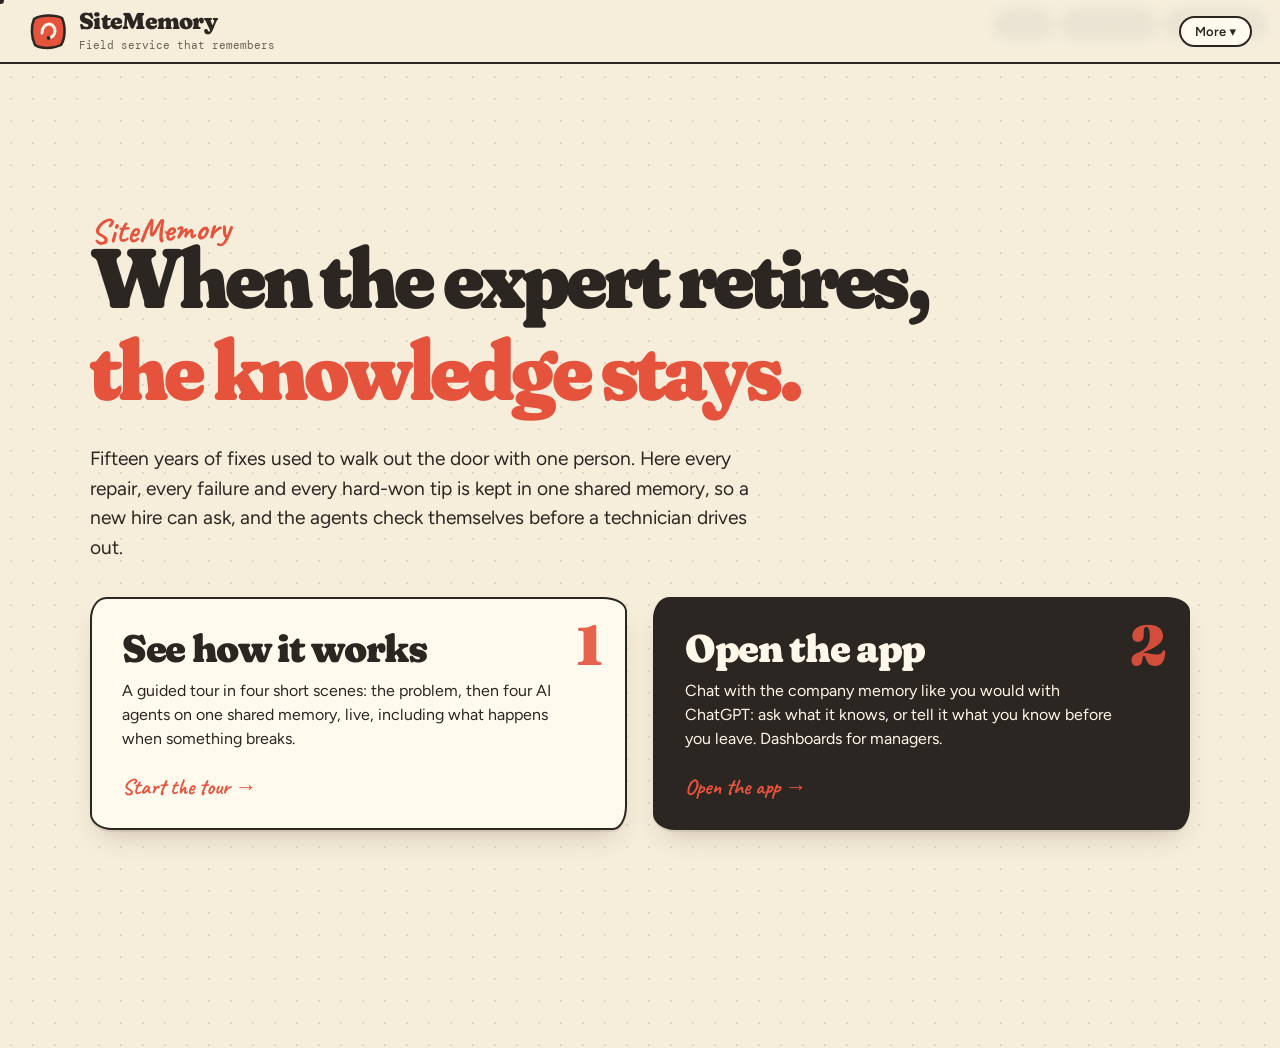
==== frontend/index.html @ f822f7d5 "Rebuild front end: landing, architecture, how-it-works, ChatGPT-style demo Navy/purple/cyan landing " ====
<!DOCTYPE html>
<html lang="en">
<head>
<meta charset="utf-8">
<meta name="viewport" content="width=device-width, initial-scale=1">
<meta name="color-scheme" content="light">
<title>SiteMemory — Agent Control Room</title>
<link rel="preconnect" href="https://fonts.googleapis.com">
<link rel="preconnect" href="https://fonts.gstatic.com" crossorigin>
<link href="https://fonts.googleapis.com/css2?family=Caveat:wght@500;700&family=DM+Mono:wght@400;500&family=Figtree:wght@400;500;600;700&family=Fraunces:ital,opsz,wght,SOFT,WONK@0,9..144,300..900,0..100,0..1&display=swap" rel="stylesheet">
<style>
:root{
  --ink:#f6eddb; --s1:#fffaee; --s2:#fff5e0; --s3:#ecdfc3; --line:#dccfb0; --line2:#2b2622;
  --text:#2b2622; --mute:#6c6254; --dim:#a39679;
  --acid:#2b2622; --acid-d:#2b2622; --hot:#e5533d; --amber:#e5533d; --blue:#2b2622; --paper:#fffaee; --hl:#f9d6cb; --black:#2b2622;
  --teal:#2b2622; --sage:#e3d9c3; --sky:#ece4d3; --peach:#fbe4dc;
  --disp:"Fraunces","Georgia",serif;
  --body:"Figtree","Segoe UI",system-ui,sans-serif;
  --hand:"Caveat","Segoe Print",cursive;
  --mono:"DM Mono",ui-monospace,Consolas,monospace; --ease:cubic-bezier(.2,.8,.2,1);
  --wob:16px 24px 14px 22px / 22px 14px 24px 16px;
  --wob2:24px 14px 22px 16px / 14px 22px 16px 24px;
  --soft:0 2px 0 rgba(43,38,34,.08),0 14px 28px -12px rgba(80,55,20,.28);
}
/* the with-memory side is the yellow sticky pad */
.path.with{--ink:#fbe4dc;--s1:#fbe4dc;--s2:#fdf0ea;--s3:#f7dc7a;--line:#dccfb0;--acid:#2b2622;--dim:#9b8740;--mute:#6c6254}
.path.without{--s1:#efe7d6;--acid:#2b2622}
.sc.sel,.ph-job{--ink:#d9442f;--s2:#e5533d;--text:#fff8ea;--mute:#ffd9c9;--dim:#ffc4ad}
.kpi.hl{--text:#fff8ea;--mute:#d8cbb0}
*{box-sizing:border-box}
html{scrollbar-color:#cdbd9a var(--ink);scroll-behavior:smooth}
body{margin:0;background:var(--ink);color:var(--text);font:16px/1.55 var(--body);-webkit-font-smoothing:antialiased;overflow-x:hidden;
  background-image:radial-gradient(rgba(43,38,34,.11) 1px,transparent 1.4px);background-size:22px 22px}
button,select,input,textarea{font:inherit;color:inherit}
.kick{font:500 11.5px/1 var(--mono);letter-spacing:.06em;color:var(--mute)}
.kick b{color:var(--hot);font-weight:500}
.hand{font-family:var(--hand);font-weight:700;color:var(--hot);line-height:1}
::selection{background:var(--hl);color:var(--text)}

@media (hover:hover) and (pointer:fine){
  body.fx, body.fx *{cursor:none!important}
  #cur,#cur-dot{position:fixed;left:0;top:0;pointer-events:none;z-index:400;will-change:transform}
  #cur{width:30px;height:30px;margin:-15px 0 0 -15px;border:2.5px solid var(--hot);border-radius:46% 54% 52% 48%/55% 45% 55% 45%;transition:width .3s var(--ease),height .3s var(--ease),margin .3s var(--ease),background .2s,border-radius .4s}
  #cur-dot{width:7px;height:7px;margin:-3.5px 0 0 -3.5px;background:var(--text);border-radius:50%}
  #cur.big{width:92px;height:92px;margin:-46px 0 0 -46px;background:var(--hl);border-color:var(--text);border-radius:50% 46% 52% 48%/48% 54% 46% 52%}
  #cur .lab{position:absolute;inset:0;display:grid;place-items:center;font:700 22px/1 var(--hand);color:var(--text);opacity:0;transition:opacity .2s;transform:rotate(-6deg)}
  #cur.big .lab{opacity:1}
}
@media (hover:none),(pointer:coarse){#cur,#cur-dot{display:none}}
#curtain{position:fixed;inset:0;z-index:500;background:var(--hot);color:#fff8ea;display:grid;place-items:center;transition:clip-path .9s var(--ease);clip-path:circle(150% at 50% 50%)}
#curtain.go{clip-path:circle(0% at 50% 50%)}
#curtain .w{font:900 clamp(60px,13vw,190px)/.88 var(--disp);letter-spacing:-.04em;text-align:center;overflow:hidden;padding:0 .1em .12em;font-variation-settings:"SOFT" 100,"WONK" 1}
#curtain .w span{display:block;transform:translateY(105%) rotate(4deg);animation:up .8s var(--ease) forwards}#curtain .w span:nth-child(2){animation-delay:.12s;color:var(--hl)}
@keyframes up{to{transform:none}}

header{position:sticky;top:0;z-index:50;display:flex;align-items:center;gap:26px;padding:0 28px;height:70px;background:rgba(246,237,219,.94);backdrop-filter:blur(6px);border-bottom:2.5px solid var(--text)}
.logo{display:flex;align-items:center;gap:11px;color:inherit;text-decoration:none}
.logo svg{width:40px;height:40px;transition:transform .5s var(--ease)}.logo:hover svg{transform:rotate(-12deg) scale(1.08)}
.logo b{font:900 25px/1 var(--disp);letter-spacing:-.03em;font-variation-settings:"SOFT" 100,"WONK" 1}
.logo small{display:block;font:400 10.5px/1.2 var(--mono);color:var(--mute);margin-top:3px;white-space:nowrap;max-width:230px;overflow:hidden;text-overflow:ellipsis}
nav{position:relative;display:flex;align-items:center;gap:4px;margin-left:10px;padding:4px;background:var(--s3);border-radius:999px;border:2px solid var(--text)}
nav button{white-space:nowrap;position:relative;z-index:1;border:0;background:none;padding:8px 17px;border-radius:999px;color:var(--text);font:600 14px var(--body);transition:color .25s}
nav button.on{color:#fff8ea}
#navpill{position:absolute;top:4px;bottom:4px;left:0;background:var(--text);border-radius:999px;transition:transform .5s var(--ease),width .5s var(--ease)}
.chips{margin-left:auto;display:flex;gap:6px;flex-wrap:nowrap;justify-content:flex-end}
.chip{display:inline-flex;align-items:center;gap:7px;padding:4px 10px;border:2px solid var(--text);border-radius:999px;font:500 11px var(--mono);color:var(--text);white-space:nowrap;background:var(--s1)}
.chip i{width:8px;height:8px;border-radius:50%;background:var(--dim)}
.chip.ok i{background:var(--acid);animation:pulse 2s infinite}
.chip.warn{background:var(--hl)}.chip.warn i{background:var(--text)}
.chip.bad{background:var(--hot);color:#fff8ea;border-color:var(--text)}.chip.bad i{background:#fff8ea}
.chip.good{color:#fff8ea;background:var(--acid);border-color:var(--text)}
@keyframes pulse{0%{box-shadow:0 0 0 0 rgba(43,38,34,.6)}70%{box-shadow:0 0 0 7px rgba(43,38,34,0)}100%{box-shadow:0 0 0 0 rgba(43,38,34,0)}}
.ticker{background:var(--hl);color:var(--text);overflow:hidden;white-space:nowrap;border-bottom:2.5px solid var(--text);font:500 12px var(--mono)}
.ticker>div{display:inline-block;padding:8px 0;animation:tick 80s linear infinite}
.ticker:hover>div{animation-play-state:paused}
.ticker span{margin-right:38px}.ticker span b{font:700 17px var(--hand);margin-right:8px;color:var(--hot)}.ticker span i{font-style:normal;color:var(--hot);margin-right:7px}
@keyframes tick{to{transform:translateX(-50%)}}
#banner{display:none;padding:10px 28px;background:var(--peach);border-bottom:2.5px solid var(--text);font:500 12.5px var(--mono);color:var(--text)}
#banner.on{display:block}

main{padding:40px 28px 110px;max-width:1600px;margin:0 auto}
.view{display:none}.view.on{display:block;animation:vin .6s var(--ease)}
@keyframes vin{from{opacity:0;transform:translateY(16px)}}
.title{display:flex;align-items:flex-end;justify-content:space-between;gap:24px;margin:0 0 34px;flex-wrap:wrap}
.title h1{margin:14px 0 0;font:900 clamp(48px,7vw,104px)/.95 var(--disp);letter-spacing:-.04em;font-variation-settings:"SOFT" 100,"WONK" 1}
.title p{margin:0;max-width:440px;color:var(--mute);font-size:16px}
.split-w{display:inline-block;overflow:hidden;vertical-align:top;padding:0 .08em .16em 0;margin-right:-.04em}
.split-w>span{display:inline-block;transform:translateY(108%) rotate(4deg);animation:up .9s var(--ease) forwards;animation-delay:calc(var(--i)*.08s + .15s)}
.scr{position:relative;color:var(--hot)}
.scr::after,.scrib::after{content:"";position:absolute;left:-2%;right:-2%;bottom:.0em;height:.2em;background:url("data:image/svg+xml;utf8,<svg xmlns='http://www.w3.org/2000/svg' viewBox='0 0 100 12' preserveAspectRatio='none'><path d='M1 8 C10 2,16 11,26 6 S42 2,52 7 S70 11,80 5 S94 4,99 7' fill='none' stroke='%23f7c948' stroke-width='4.5' stroke-linecap='round'/></svg>") no-repeat center/100% 100%;z-index:-1}

.btn{display:inline-flex;align-items:center;gap:9px;padding:12px 22px;border-radius:var(--wob);border:2.5px solid var(--text);background:var(--s1);font:700 15px var(--body);color:var(--text);transition:transform .25s var(--ease),box-shadow .25s var(--ease),background .2s;box-shadow:3px 4px 0 var(--text)}
.btn:hover{transform:translate(-2px,-3px) rotate(-1deg);box-shadow:6px 8px 0 var(--text)}
.btn:active{transform:translate(2px,3px);box-shadow:1px 1px 0 var(--text)}
.btn.pri{background:var(--hot);color:#fff8ea}
.btn.sm{padding:7px 14px;font-size:13px;box-shadow:2px 3px 0 var(--text)}.btn:disabled{opacity:.45;pointer-events:none}
.path .btn,.kpi .btn{background:var(--s1)}
.phone .btn{--text:#2b2622}
.panel{position:relative;border:2.5px solid var(--text);border-radius:var(--wob);background:var(--s1);padding:26px;box-shadow:var(--soft)}
.panel h3{margin:0 0 4px;font:800 28px/1.05 var(--disp);letter-spacing:-.025em;font-variation-settings:"SOFT" 100,"WONK" 1}.panel .sub{margin:0 0 18px;color:var(--mute);font-size:14.5px;max-width:70ch}
.empty{padding:40px 16px;text-align:center;color:var(--mute);font:500 22px var(--hand)}
.err{margin:12px 0;padding:11px 14px;border:2px solid var(--hot);border-radius:12px;background:rgba(229,83,61,.1);color:#a8321f;font:500 12.5px var(--mono)}
.tag{font:500 10.5px var(--mono);padding:2px 8px;border:1.5px solid var(--line);border-radius:999px;color:var(--mute)}
.lbl{font:500 10.5px var(--mono);letter-spacing:.04em;padding:2px 9px;border-radius:999px;white-space:nowrap;border:1.5px solid var(--text)}
.lbl.bench{background:var(--sky)}.lbl.sim{background:var(--hl)}.lbl.you{background:var(--sage)}
.foot{font:400 11.5px/1.55 var(--mono);color:var(--dim)}
.path.with .foot{color:var(--mute)}

.tape{position:absolute;width:92px;height:26px;background:rgba(229,83,61,.72);border-left:2px dotted rgba(43,38,34,.25);border-right:2px dotted rgba(43,38,34,.25);z-index:3;pointer-events:none}

/* cursor spotlight */
.sc::after,.kpi::after,.cmpc::after{content:"";position:absolute;inset:0;pointer-events:none;opacity:0;transition:opacity .3s;background:radial-gradient(180px circle at var(--mx,50%) var(--my,50%),rgba(229,83,61,.5),transparent 70%);mix-blend-mode:multiply}
.sc:hover::after,.kpi:hover::after,.cmpc:hover::after{opacity:1}
.kpi,.cmpc{position:relative;overflow:hidden}

/* ---------------- landing ---------------- */
#view-home{padding-bottom:20px}
.hero{display:grid;grid-template-columns:minmax(0,1.1fr) minmax(0,.9fr);gap:56px;align-items:center;min-height:calc(100vh - 190px);padding:10px 0 30px}
.hero .hand.top{font-size:30px;transform:rotate(-2deg);display:inline-block;margin-bottom:10px}
.hero h1{margin:0 0 24px;font:900 clamp(44px,5.6vw,88px)/.95 var(--disp);letter-spacing:-.045em;font-variation-settings:"SOFT" 100,"WONK" 1}
.hero h1 .scrib{position:relative;display:inline-block;color:var(--hot);z-index:0}
.hero h1 .ln{display:block;overflow:hidden;padding-bottom:.12em}
.hero h1 .ln>span{display:inline-block;transform:translateY(105%) rotate(3deg);animation:up .9s var(--ease) forwards}
.hero h1 .ln:nth-child(2)>span{animation-delay:.12s}.hero h1 .ln:nth-child(3)>span{animation-delay:.24s}
.hero .lede{font-size:clamp(17px,1.4vw,21px);max-width:560px;color:var(--text);margin:0 0 30px}
.hero .lede em{font-style:normal;background:linear-gradient(transparent 58%,var(--hl) 58%);padding:0 3px}
.hero .cta{display:flex;gap:16px;flex-wrap:wrap;align-items:center}
.hero .fine{margin-top:22px;font:400 12px/1.6 var(--mono);color:var(--mute);max-width:520px}
.collage{position:relative;height:620px;perspective:1200px}
.collage>*{position:absolute;will-change:transform;transition:transform .25s ease-out}
.card1{left:0;top:2%;width:74%;padding:26px 24px 22px;background:var(--s1);border:2.5px solid var(--text);border-radius:var(--wob2);box-shadow:var(--soft);transform:rotate(-3deg)}
.card1 .kick{display:flex;justify-content:space-between}
.card1 h3{margin:12px 0 14px;font:800 27px/1.05 var(--disp);letter-spacing:-.03em;font-variation-settings:"SOFT" 100,"WONK" 1}
.card1 .row{display:flex;gap:10px;align-items:baseline;padding:8px 0;border-top:2px dashed var(--line);font-size:14.5px}
.card1 .row b{font:500 11px var(--mono);color:var(--mute);min-width:76px}
.card1 .row.x{text-decoration:line-through;text-decoration-color:var(--hot);text-decoration-thickness:2.5px;color:var(--mute)}
.note1{right:0;top:47%;width:58%;padding:24px 22px 20px;background:var(--hl);border-radius:6px 6px 26px 6px;box-shadow:0 18px 30px -14px rgba(90,60,10,.5);transform:rotate(3.5deg);font:700 27px/1.12 var(--hand);color:var(--text)}
.note1 small{display:block;margin-top:12px;font:400 12px/1.5 var(--mono);color:#6c6254}
.stamp{left:6%;bottom:2%;padding:6px 18px 4px;border:4px solid var(--hot);border-radius:10px 14px 9px 13px;color:var(--hot);font:700 46px/1 var(--hand);letter-spacing:.02em;transform:rotate(-8deg);background:rgba(246,237,219,.6);animation:slam .7s var(--ease) 1.1s both}
@keyframes slam{0%{opacity:0;transform:rotate(-8deg) scale(3.2)}60%{opacity:1;transform:rotate(-8deg) scale(.92)}100%{opacity:1;transform:rotate(-8deg) scale(1)}}
.arrow1{right:6%;top:70%;width:150px;color:var(--text)}
.arrow1 path{stroke-dasharray:260;stroke-dashoffset:260;animation:draw 1.4s var(--ease) 1.6s forwards}
@keyframes draw{to{stroke-dashoffset:0}}
.arrow1 + .hand{right:6%;top:84%;font-size:25px;transform:rotate(-3deg)}
.blob{border-radius:50%;z-index:-1}
.sec{padding:84px 0 20px;position:relative}
.sec>.hand{font-size:28px;display:block;margin-bottom:6px;transform:rotate(-1.5deg)}
.sec h2{margin:0 0 14px;font:900 clamp(38px,5vw,74px)/.98 var(--disp);letter-spacing:-.04em;max-width:16ch;font-variation-settings:"SOFT" 100,"WONK" 1}
.sec .intro{max-width:620px;font-size:18px;color:var(--mute);margin:0 0 40px}
.two{display:grid;grid-template-columns:1fr 1fr;gap:34px;align-items:start}
.pg{position:relative;padding:30px 28px;border-radius:var(--wob);border:2.5px solid var(--text);box-shadow:var(--soft);min-height:340px}
.pg.a{background:#ece4d1;border-style:dashed;transform:rotate(-1deg)}
.pg.b{background:var(--hl);transform:rotate(1.2deg)}
.pg h3{margin:0 0 6px;font:800 30px/1 var(--disp);letter-spacing:-.03em;font-variation-settings:"SOFT" 100,"WONK" 1}
.pg .tm{font:700 25px/1 var(--hand);color:var(--hot);margin-bottom:12px;display:block}
.pg ol{margin:16px 0 0;padding:0;list-style:none;counter-reset:s;display:flex;flex-direction:column;gap:11px}
.pg li{counter-increment:s;display:flex;gap:14px;font-size:16px;line-height:1.4}
.pg li::before{content:counter(s);flex:none;width:28px;height:28px;border-radius:50%;border:2px solid var(--text);display:grid;place-items:center;font:700 13px var(--mono);background:var(--s1)}
.pg.a li:last-child{color:#9c3b28;font-weight:700}
.pg .verdict{margin-top:20px;font:800 28px/1.05 var(--disp);letter-spacing:-.03em;font-variation-settings:"SOFT" 100,"WONK" 1}
.pg.a .verdict{color:#9c3b28}.pg.a .verdict::after{content:" ✕";font-family:var(--hand)}
.pg.b .verdict::after{content:" ✓";font-family:var(--hand);color:#2b2622}
.big3{display:grid;grid-template-columns:repeat(3,1fr);gap:20px;margin-top:40px}
.big3 div{padding:24px 22px;background:var(--s1);border:2.5px solid var(--text);border-radius:var(--wob2);box-shadow:var(--soft);transition:transform .3s var(--ease)}
.big3 div:hover{transform:translateY(-6px) rotate(-1deg)}
.big3 b{display:block;font:900 clamp(46px,5vw,76px)/.95 var(--disp);letter-spacing:-.05em;color:var(--hot);font-variation-settings:"SOFT" 100,"WONK" 1}
.big3 span{display:block;margin-top:8px;font-size:15px;color:var(--mute)}
.crew{display:grid;grid-template-columns:repeat(4,1fr);gap:22px}
.mate{position:relative;padding:26px 22px 24px;background:var(--s1);border:2.5px solid var(--text);border-radius:var(--wob);box-shadow:var(--soft);transition:transform .35s var(--ease)}
.mate:nth-child(1){transform:rotate(-1.4deg);background:var(--sky)}.mate:nth-child(2){transform:rotate(1deg);background:var(--peach)}
.mate:nth-child(3){transform:rotate(-.8deg);background:var(--sage)}.mate:nth-child(4){transform:rotate(1.6deg);background:var(--s1)}
.mate:hover{transform:translateY(-10px) rotate(0)}
.mate svg{width:76px;height:76px;margin-bottom:10px;overflow:visible}
.mate svg *{vector-effect:non-scaling-stroke}
.mate:hover svg{animation:wig .6s ease-in-out}
@keyframes wig{25%{transform:rotate(-9deg)}60%{transform:rotate(7deg)}100%{transform:none}}
.mate h4{margin:0 0 6px;font:800 24px/1 var(--disp);letter-spacing:-.03em;font-variation-settings:"SOFT" 100,"WONK" 1}
.mate p{margin:0;font-size:15px;line-height:1.45}
.mate .says{margin-top:14px;font:700 21px/1.1 var(--hand);color:var(--hot)}
.mate.v::after{content:"can say no";position:absolute;right:-10px;top:-16px;padding:2px 12px;border:3px solid var(--hot);border-radius:8px;color:var(--hot);font:700 24px var(--hand);background:var(--ink);transform:rotate(7deg)}
.how{display:grid;grid-template-columns:repeat(3,1fr);gap:26px;margin-top:6px}
.how .st{position:relative;padding:28px 24px;border:2.5px solid var(--text);border-radius:var(--wob2);background:var(--s1);box-shadow:var(--soft)}
.how .st .n{position:absolute;top:-24px;left:18px;width:50px;height:50px;border-radius:50%;background:var(--hot);color:#fff8ea;display:grid;place-items:center;font:900 26px var(--disp);border:2.5px solid var(--text)}
.how h4{margin:12px 0 8px;font:800 25px/1 var(--disp);letter-spacing:-.03em;font-variation-settings:"SOFT" 100,"WONK" 1}
.how p{margin:0;font-size:15.5px}
.how code{font:500 12px var(--mono);background:var(--s3);padding:1px 6px;border-radius:6px}
.ladder{display:flex;align-items:flex-end;gap:0;margin-top:44px;padding:30px 28px 24px;border:2.5px solid var(--text);border-radius:var(--wob);background:var(--s1);box-shadow:var(--soft);overflow:hidden}
.ladder .rung{flex:1;position:relative;padding-top:var(--h);text-align:left}
.ladder .rung i{display:block;height:var(--bar);background:var(--c);border:2.5px solid var(--text);border-radius:12px 12px 0 0;transition:height .9s var(--ease)}
.ladder .rung span{display:block;margin-top:10px;font:700 17px/1.1 var(--hand)}
.ladder .rung small{display:block;font:400 11.5px/1.4 var(--mono);color:var(--mute)}
.ladder .note{flex:1.2;padding:0 0 0 30px;align-self:center;font:700 26px/1.12 var(--hand);color:var(--hot)}
.cta2{margin:90px 0 10px;padding:54px 40px;border:2.5px solid var(--text);border-radius:var(--wob2);background:var(--teal);color:#fff8ea;text-align:center;box-shadow:var(--soft);position:relative;overflow:hidden}
.cta2 h2{margin:0 auto 16px;max-width:15ch;font:900 clamp(38px,5.4vw,80px)/.96 var(--disp);letter-spacing:-.04em;font-variation-settings:"SOFT" 100,"WONK" 1}
.cta2 h2 em{font-style:normal;color:var(--hl)}
.cta2 p{margin:0 auto 28px;max-width:560px;color:#d8cbb0;font-size:17px}
.cta2 .btn{background:var(--hl);color:var(--text);border-color:var(--text)}
.honest{margin-top:34px;font:400 12.5px/1.65 var(--mono);color:var(--mute);max-width:820px}

/* scenarios */
.scs{display:grid;grid-template-columns:repeat(auto-fill,minmax(250px,1fr));gap:18px;margin-bottom:26px}
.sc{position:relative;text-align:left;border:2.5px solid var(--text);background:var(--s1);padding:16px 17px 15px;border-radius:var(--wob);color:var(--text);transition:transform .3s var(--ease),box-shadow .3s var(--ease),background .25s;overflow:hidden;box-shadow:var(--soft)}
.sc:nth-child(odd){transform:rotate(-.5deg)}.sc:nth-child(even){transform:rotate(.5deg)}
.sc:hover{transform:translateY(-5px) rotate(0);box-shadow:0 18px 26px -12px rgba(80,55,20,.4)}
.sc.sel{background:var(--hot);color:#fff8ea;transform:translateY(-5px) rotate(-1deg);box-shadow:5px 7px 0 var(--text)}
.sc .t{display:flex;justify-content:space-between;align-items:center;font:500 11.5px var(--mono);color:var(--mute);margin-bottom:9px}
.sc .code{font:700 11px var(--mono);padding:3px 9px;border-radius:999px;background:var(--text);color:#fff8ea}
.sc.minor .code{background:var(--hl);color:var(--text)}
.sc h4{margin:0 0 8px;font:700 16px/1.25 var(--body)}
.sc .rd{font:400 11.5px/1.5 var(--mono);color:var(--mute)}
.sc .ho{margin-top:10px;font:700 18px var(--hand);color:var(--hot)}
.sc.sel .ho{color:var(--hl)}
.runbar{display:flex;align-items:center;gap:18px;flex-wrap:wrap;margin-bottom:30px}
.runbar .info{font:400 12.5px var(--mono);color:var(--mute)}

/* board */
.board{display:grid;grid-template-columns:minmax(0,1fr) minmax(0,1fr) 350px;gap:26px;align-items:start}
.path{scroll-margin-top:90px;border:2.5px solid var(--text);background:var(--s1);color:var(--text);display:flex;flex-direction:column;min-height:440px;position:relative;border-radius:var(--wob);box-shadow:var(--soft)}
.path.without{border-style:dashed;transform:rotate(-.4deg)}
.path.with{transform:rotate(.4deg)}
.ph{padding:16px 20px;border-bottom:2px dashed var(--line);display:flex;align-items:center;justify-content:space-between;gap:10px}
.path.without .ph{border-bottom-color:var(--dim)}
.ph h3{margin:0;font:800 26px/1 var(--disp);letter-spacing:-.03em;font-variation-settings:"SOFT" 100,"WONK" 1}
.path.without .ph h3::before,.path.with .ph h3::before{font:700 24px var(--hand);margin-right:10px;color:var(--hot)}
.path.without .ph h3::before{content:"A."}.path.with .ph h3::before{content:"B."}
.agstrip{display:flex;gap:7px;padding:13px 20px;border-bottom:2px dashed var(--line);flex-wrap:wrap;min-height:56px}
.path.without .agstrip{border-bottom-color:var(--dim)}
.agc{display:inline-flex;align-items:center;gap:7px;padding:4px 11px;border:2px solid var(--line);border-radius:999px;font:500 11.5px var(--mono);color:var(--dim);transition:all .3s;background:transparent}
.path.without .agc{border-color:var(--dim)}
.agc i{width:8px;height:8px;border-radius:50%;background:var(--line)}
.agc.work{color:var(--text);border-color:var(--amber);background:#fbe4dc}.agc.work i{background:var(--amber);animation:blink .8s steps(2) infinite}
.agc.done{color:var(--mute)}.agc.done i{background:var(--mute)}
.agc.ok{color:#fff8ea;background:var(--acid);border-color:var(--text)}.agc.ok i{background:#fff8ea}
.path.without .agc.ok{background:var(--text)}
.agc.veto{color:#fff8ea;background:var(--hot);border-color:var(--text)}.agc.veto i{background:#fff8ea}
@keyframes blink{50%{opacity:.2}}
.stream{flex:1;padding:20px;display:flex;flex-direction:column;gap:16px;max-height:660px;overflow-y:auto}
.m{display:grid;grid-template-columns:38px 1fr;gap:12px;animation:rv .5s var(--ease)}
@keyframes rv{from{opacity:0;transform:translateY(12px) rotate(-1deg)}}
.av{width:38px;height:38px;display:grid;place-items:center;font:900 16px var(--disp);color:var(--text);background:var(--c,#cbbf9f);border:2.5px solid var(--text);border-radius:46% 54% 50% 50%/54% 46% 54% 46%}
.m .who{font:700 14px var(--body);margin-bottom:5px;display:flex;gap:8px;align-items:center;flex-wrap:wrap}
.m .who .k{font:700 18px var(--hand);padding:0 9px;background:var(--text);color:#fff8ea;border-radius:8px;line-height:1.15}
.bub{position:relative;padding:12px 15px;background:var(--s2);border:2px solid var(--text);border-radius:4px 18px 18px 18px;font-size:15px;line-height:1.5}
.path.without .bub{background:rgba(255,250,238,.55);border-color:var(--dim)}
.m.veto .bub{border-color:var(--hot);border-width:2.5px;background:#ffe3da;padding-right:116px}
.m.veto .bub::after{content:"VETO!";position:absolute;right:12px;top:50%;margin-top:-24px;padding:2px 14px;border:4px solid var(--hot);border-radius:10px 14px 9px 13px;color:var(--hot);font:700 34px/1.1 var(--hand);transform:rotate(-9deg);animation:slam .55s var(--ease) .1s both}
.m.veto .who .k{background:var(--hot)}
.m.revise .bub{border-color:var(--amber);background:#fbe4dc}.m.revise .who .k{background:var(--amber);color:var(--text)}
.m.approve .bub{border-color:var(--acid);background:#ece4d3}.m.approve .who .k{background:var(--acid)}
.m.plan .bub{background:var(--text);color:#fff8ea;border-color:var(--text);font-weight:600;border-radius:18px 18px 18px 4px}
.m.error .bub{border-color:var(--hot);color:#a8321f}
.m.alarm .bub{border-color:var(--hot);background:#ffe3da}
.sysl{font:500 20px var(--hand);color:var(--mute);text-align:center}
.hop{font:500 11.5px var(--mono);color:var(--dim);padding-left:50px}
.hop::before{content:"↳ "}
.opsrow{display:flex;gap:6px;flex-wrap:wrap;margin-top:9px}
.opc{font:500 10.5px var(--mono);padding:2px 9px;border:1.5px solid var(--blue);border-radius:999px;color:var(--blue)}
.opc.skip{border-color:var(--line);color:var(--dim)}
.out{margin:0 20px 20px;padding:18px;background:var(--s2);border:2.5px solid var(--text);border-radius:var(--wob2)}
.path.without .out{border-style:dashed;border-color:var(--dim);background:transparent}
.out h5{margin:0 0 10px;font:700 22px var(--hand);color:var(--hot)}
.out h4{margin:0 0 8px;font:800 24px/1.1 var(--disp);letter-spacing:-.03em;font-variation-settings:"SOFT" 100,"WONK" 1}
.out ul{margin:6px 0 0;padding:0;list-style:none;display:flex;flex-direction:column;gap:7px;font-size:14.5px}
.out li{display:flex;gap:9px}.out li::before{content:"→";color:var(--hot);font:700 17px var(--hand)}
.out li.no{color:var(--mute)}.out li.no::before{content:"✕";color:var(--hot);font:700 14px var(--mono)}
.parts{display:flex;flex-wrap:wrap;gap:7px;margin-top:11px}
.part{padding:4px 11px;border:2px dashed var(--text);border-radius:999px;font:500 11.5px var(--mono);color:var(--text);background:rgba(255,255,255,.35)}
.evid{margin-top:11px;font:400 11.5px/1.55 var(--mono);color:var(--mute)}
.cons{margin:0 20px 20px;padding:18px;border:2.5px solid var(--text);border-radius:var(--wob);position:relative}
.cons.good{background:var(--sage)}
.cons.bad{background:#f5cdc0;border-style:dashed}
.cons .big{font:900 34px/.98 var(--disp);letter-spacing:-.04em;margin:10px 0;font-variation-settings:"SOFT" 100,"WONK" 1}
.cons ol{margin:8px 0 0;padding-left:20px;font-size:14px}
.nums{display:grid;grid-template-columns:repeat(4,1fr);gap:8px;margin-top:14px}
.num{padding:9px 8px;border:2px solid var(--text);border-radius:12px;background:rgba(255,250,238,.7)}
.num b{display:block;font:900 24px/1 var(--disp);letter-spacing:-.04em}.num small{font:500 10px var(--mono);color:var(--mute)}

/* memory panel: a yellow legal pad */
.mp{position:sticky;top:92px;background:#fffaee;background-image:repeating-linear-gradient(transparent 0 27px,rgba(43,38,34,.28) 27px 28px);color:var(--text);max-height:calc(100vh - 120px);display:flex;flex-direction:column;border:2.5px solid var(--text);border-radius:6px 6px 22px 22px;box-shadow:var(--soft);--s2:rgba(255,255,255,.55);--line:#dccfb0;--mute:#6c6254;--text:#2b2622;transform:rotate(.6deg);overflow:hidden}
.mp::before{content:"";position:absolute;left:44px;top:0;bottom:0;width:2px;background:rgba(229,83,61,.55);z-index:0}
.mp h3{margin:0;padding:18px 18px 2px 60px;font:800 26px/1.05 var(--disp);letter-spacing:-.03em;position:relative;font-variation-settings:"SOFT" 100,"WONK" 1}
.mp .sub{margin:0;padding:0 18px 12px 60px;color:var(--mute);font:700 19px/1.1 var(--hand);position:relative}
.mcount{display:flex;gap:8px;padding:0 16px 12px 60px;position:relative;border-bottom:2.5px solid var(--text)}
.mcount div{flex:1;padding:6px 4px;text-align:center;border:2px solid var(--text);border-radius:12px;background:#fffaee;transition:background .3s,transform .3s var(--ease)}
.mcount b{display:block;font:900 26px/1 var(--disp)}.mcount small{font:500 10px var(--mono);color:var(--mute)}
.mcount div.lit{background:var(--hl);transform:scale(1.08) rotate(-3deg)}
.mlist{flex:1;overflow-y:auto;padding:10px 16px 18px 60px;display:flex;flex-direction:column;gap:10px;min-height:120px;position:relative}
.mop{border:2px solid var(--text);border-radius:12px;padding:9px 11px;background:#fffaee;animation:lit 1.8s var(--ease)}
@keyframes lit{0%{background:var(--hl);transform:translateX(18px) rotate(2deg)}30%{transform:none}100%{background:#fffaee}}
.mop .h{display:flex;align-items:center;gap:7px;flex-wrap:wrap;font:400 11px var(--mono);color:var(--mute)}
.mop .o{font:700 17px var(--hand);padding:0 9px;border-radius:7px;color:#fff8ea;line-height:1.2}
.mop .o.recall{background:var(--blue)}.mop .o.reflect{background:var(--amber)}.mop .o.retain{background:var(--acid)}
.mop .q{margin-top:6px;font:400 12px/1.45 var(--mono);color:var(--text);overflow:hidden;display:-webkit-box;-webkit-line-clamp:2;-webkit-box-orient:vertical}
.mop details{margin-top:6px}.mop summary{cursor:pointer;font:500 11px var(--mono);color:var(--blue);list-style:none}
.mop summary::before{content:"▸ "}.mop details[open] summary::before{content:"▾ "}
.hit{margin-top:6px;padding:7px 9px;border-left:4px solid var(--blue);background:rgba(188,217,230,.4);font:400 11px/1.5 var(--mono);color:var(--mute);border-radius:0 8px 8px 0}
.hit b{color:var(--hot);font-weight:500}
.mp .tag{border-color:#dccfb0}

/* compare strip */
.cmp{margin-top:30px;display:grid;grid-template-columns:repeat(4,1fr);gap:18px}
.cmpc{padding:20px;background:var(--s1);border:2.5px solid var(--text);border-radius:var(--wob2);box-shadow:var(--soft)}
.cmpc .r{display:flex;align-items:baseline;gap:12px;font:900 clamp(32px,3.6vw,54px)/1 var(--disp);letter-spacing:-.05em;margin-top:14px;font-variation-settings:"SOFT" 100,"WONK" 1}
.cmpc .r .a{color:var(--dim);text-decoration:line-through;text-decoration-color:var(--hot);text-decoration-thickness:4px}.cmpc .r .ar{font:700 28px var(--hand);color:var(--mute)}.cmpc .r .b{color:var(--acid);background:linear-gradient(transparent 60%,var(--hl) 60%);padding:0 5px}
.actions{display:flex;gap:16px;flex-wrap:wrap;margin-top:26px}

/* phone */
.pgrid{display:grid;grid-template-columns:420px minmax(0,1fr);gap:40px;align-items:start}
.phone{position:relative;background:var(--text);border-radius:54px;padding:13px;border:2.5px solid var(--text);box-shadow:12px 14px 0 var(--hot);transform:rotate(-1deg)}
.pscr{position:relative;background:var(--ink);color:var(--text);border-radius:42px;height:770px;overflow:hidden;display:flex;flex-direction:column}
.island{position:absolute;top:10px;left:50%;width:92px;height:26px;margin-left:-46px;background:#000;border-radius:20px;z-index:5}
.sbar{display:flex;justify-content:space-between;padding:15px 28px 6px;font:500 12px var(--mono)}
.pbody{flex:1;overflow-y:auto;padding:8px 16px 96px;scrollbar-width:none}.pbody::-webkit-scrollbar{display:none}
.ph-job{padding:20px;background:var(--hot);color:#fff8ea;margin-bottom:14px;position:relative;border:2.5px solid var(--text);border-radius:var(--wob)}
.ph-job .kick{color:#ffe9b0}.ph-job h3{margin:10px 0 12px;font:800 26px/1.05 var(--disp);letter-spacing:-.03em;font-variation-settings:"SOFT" 100,"WONK" 1}.ph-job .loc{font:400 12px/1.55 var(--mono);color:#ffd9c9}
.blk{padding:15px;background:var(--s1);border:2.5px solid var(--text);border-radius:var(--wob2);margin-bottom:12px}
.blk .kick{margin-bottom:9px;display:flex;gap:8px;align-items:center;font:700 20px var(--hand);color:var(--hot)}.blk p{margin:0;font-size:14.5px}.blk ul,.blk ol{margin:0;padding:0;list-style:none;display:flex;flex-direction:column;gap:9px;font-size:14px;line-height:1.4}
.blk ol{counter-reset:n}.blk ol li{display:flex;gap:10px}.blk ol li::before{counter-increment:n;content:counter(n);flex:none;width:24px;height:24px;border-radius:50%;background:var(--hl);border:2px solid var(--text);display:grid;place-items:center;font:700 12px var(--mono)}
.blk.avoid{border-style:dashed;border-color:var(--hot);background:#ffe3da}
.blk.avoid li{display:flex;gap:10px}.blk.avoid li::before{content:"✕";color:var(--hot);font:700 13px var(--mono)}
.micfab{position:absolute;left:50%;bottom:18px;transform:translateX(-50%) rotate(-1.5deg);z-index:6;display:flex;align-items:center;gap:10px;padding:13px 24px 13px 18px;border:2.5px solid var(--text);border-radius:var(--wob);background:var(--hl);color:var(--text);font:700 15px var(--body);box-shadow:4px 5px 0 var(--text);transition:transform .25s var(--ease),box-shadow .25s}
.micfab:hover{transform:translateX(-50%) translateY(-3px) rotate(1deg);box-shadow:6px 9px 0 var(--text)}
.micfab svg{width:20px;height:20px}.micfab[hidden]{display:none}
.vsheet{position:absolute;left:0;right:0;bottom:0;z-index:8;max-height:90%;overflow-y:auto;padding:26px 18px 28px;background:var(--s1);border-top:2.5px solid var(--text);border-radius:30px 30px 40px 40px;box-shadow:0 -24px 60px rgba(43,38,34,.35);animation:sheet .45s var(--ease);scrollbar-width:none}
.vsheet[hidden]{display:none}@keyframes sheet{from{transform:translateY(40px);opacity:0}}
.vsheet h5{margin:0 0 4px;font:900 28px/1 var(--disp);letter-spacing:-.04em;font-variation-settings:"SOFT" 100,"WONK" 1}.vsheet .sub{margin:0 0 14px;color:var(--mute);font-size:13.5px}
.vx{position:absolute;right:14px;top:14px;border:2px solid var(--text);background:var(--s1);width:32px;height:32px;border-radius:50%;color:var(--text);font-size:16px}
.recbtn{display:grid;place-items:center;width:92px;height:92px;margin:12px auto 6px;border:2.5px solid var(--text);border-radius:50%;background:var(--hot);color:#fff8ea;box-shadow:3px 5px 0 var(--text)}
.recbtn svg{width:32px;height:32px}.recbtn.live{animation:recp 1.4s infinite}
@keyframes recp{0%{box-shadow:0 0 0 0 rgba(229,83,61,.55)}70%{box-shadow:0 0 0 24px rgba(229,83,61,0)}100%{box-shadow:0 0 0 0 rgba(229,83,61,0)}}
.wave{display:block;width:100%;height:56px;margin:8px 0}.vtime{text-align:center;font:500 13px var(--mono);color:var(--mute)}
.heard{padding:13px 15px;border:2px dashed var(--text);border-radius:14px;font-size:14px;line-height:1.5;color:var(--mute);margin-bottom:12px;background:#fbe4dc}
.heard b{display:block;font:700 20px var(--hand);color:var(--hot);margin-bottom:3px}
.vwarn{font:500 12px/1.45 var(--mono);color:#8f2a17;margin:8px 0}
label.f{display:block;margin:14px 0 5px;font:700 19px var(--hand);color:var(--hot)}
.fi{width:100%;padding:10px 13px;background:#fffdf3;border:2px solid var(--text);border-radius:12px;outline:none;font-size:14px;color:var(--text);transition:box-shadow .2s}
.fi:focus{box-shadow:3px 3px 0 var(--hot)}textarea.fi{min-height:64px;resize:vertical}
select.fi{appearance:none;background-image:linear-gradient(45deg,transparent 50%,var(--text) 50%),linear-gradient(135deg,var(--text) 50%,transparent 50%);background-position:calc(100% - 17px) 52%,calc(100% - 12px) 52%;background-size:5px 5px;background-repeat:no-repeat;padding-right:30px}
select.fi option{background:var(--s2)}
.arow{display:grid;grid-template-columns:1fr 112px 32px;gap:8px;margin-bottom:8px}.rm{border:2px solid var(--text);background:var(--s1);border-radius:50%;color:var(--text)}
.saved{margin-top:12px;padding:12px;border:2px solid var(--acid);border-radius:12px;font:400 11.5px/1.55 var(--mono);white-space:pre-line;background:#ece4d3}
.pipe{display:flex;flex-direction:column;gap:2px;padding:6px 2px}.pipe .st{display:flex;align-items:center;gap:12px;padding:10px 12px;font:500 12.5px var(--mono);color:var(--dim);border-radius:12px}
.pipe .st i{width:18px;height:18px;border-radius:50%;border:2.5px solid var(--line);flex:none}.pipe .st.act{color:var(--text);background:var(--s3)}
.pipe .st.act i{border-color:var(--hot);border-top-color:transparent;animation:spin .7s linear infinite}
@keyframes spin{to{transform:rotate(360deg)}}

/* dashboard */
.kpis{display:grid;grid-template-columns:repeat(6,1fr);gap:16px;margin-bottom:26px}
.kpi{padding:20px 18px;border:2.5px solid var(--text);border-radius:var(--wob2);background:var(--s1);box-shadow:var(--soft)}
.kpi:nth-child(1){background:var(--sky)}.kpi:nth-child(3){background:var(--peach)}.kpi:nth-child(4){background:var(--sage)}
.kpi .v{font:900 clamp(44px,4.6vw,76px)/.92 var(--disp);letter-spacing:-.06em;margin:16px 0 10px;font-variation-settings:"SOFT" 100,"WONK" 1}
.kpi .k{font:400 11.5px/1.45 var(--mono);color:var(--mute)}
.kpi.hl{background:var(--teal);color:#fff8ea}.kpi.hl .v{color:var(--hl)}.kpi.hl .kick,.kpi.hl .k{color:#d8cbb0}
.dg{display:grid;grid-template-columns:1.1fr 1fr;gap:26px;margin-bottom:26px}
table{width:100%;border-collapse:collapse;font-size:14px}td,th{text-align:left;padding:11px 8px;border-bottom:2px dashed var(--line);vertical-align:top}
th{font:500 11px var(--mono);color:var(--mute);border-bottom:2.5px solid var(--text)}td.n,th.n{text-align:right}
.hl-row td{background:#fbe4dc}
.wl{display:flex;flex-direction:column}.wli{display:grid;grid-template-columns:60px 1fr;gap:14px;padding:14px 0;border-bottom:2px dashed var(--line);transition:transform .3s var(--ease)}.wli:hover{transform:translateX(8px) rotate(-.4deg)}
.wli .sc2{font:900 40px/.9 var(--disp);color:var(--hot);letter-spacing:-.05em;font-variation-settings:"SOFT" 100,"WONK" 1}.wli b{font:700 15px var(--body)}.wli small{display:block;font:400 11.5px/1.55 var(--mono);color:var(--mute);margin-top:4px}
.roi{display:grid;grid-template-columns:1fr 1fr;gap:24px}
.roi .in{display:grid;grid-template-columns:1fr 100px;gap:10px 12px;align-items:center}.roi .in label{font-size:13px;line-height:1.35}.roi .in .fi{text-align:right;font-family:var(--mono)}
.roi .res{display:flex;flex-direction:column;gap:0}.rr{display:flex;justify-content:space-between;gap:10px;align-items:center;padding:11px 2px;border-bottom:2px dashed var(--line);font-size:14px}
.rr b{font:900 24px var(--disp);letter-spacing:-.04em}.rr.big{background:var(--hl);padding:12px 14px;border:2.5px solid var(--text);border-radius:var(--wob);margin:8px 0;transform:rotate(-.6deg)}.rr.big b{font-size:38px}
.dots{display:flex;gap:7px;flex-wrap:wrap}.dot{width:17px;height:17px;border-radius:50%;background:var(--acid);border:2px solid var(--text)}.dot.p{background:var(--sage);opacity:.55}.dot.f{background:var(--hot)}.dot.new{box-shadow:0 0 0 3px var(--s1),0 0 0 5px var(--text)}
.fxrow{padding:16px 0;border-bottom:2px dashed var(--line)}.fxrow:last-child{border-bottom:0}.fxh{display:flex;justify-content:space-between;gap:12px;margin-bottom:11px;flex-wrap:wrap}.fxh b{font:700 15px var(--body)}.fxh span{font:400 11.5px var(--mono);color:var(--mute)}
.belief{padding:14px 16px;border:2.5px solid var(--text);border-radius:var(--wob2);background:var(--hl);color:var(--text);font-size:14px;line-height:1.45;margin-top:12px;transform:rotate(-.4deg)}.belief .kick{color:var(--hot);display:block;margin-bottom:3px;font:700 22px var(--hand)}
.prog{height:12px;background:var(--s3);overflow:hidden;margin:12px 0 8px;border:2px solid var(--text);border-radius:999px}.prog i{display:block;height:100%;background:var(--hot);width:0;transition:width .6s var(--ease)}
details summary{cursor:pointer}
@media (max-width:1280px){.board{grid-template-columns:1fr 1fr}.mp{position:static;grid-column:1/-1;max-height:420px}.kpis{grid-template-columns:repeat(3,1fr)}.crew{grid-template-columns:1fr 1fr}.hero{grid-template-columns:1fr}.collage{height:560px;max-width:680px}}
@media (max-width:980px){.pgrid,.dg,.roi,.two,.how,.big3{grid-template-columns:1fr}.cmp{grid-template-columns:1fr 1fr}.phone{max-width:420px}.ladder{flex-wrap:wrap}}
@media (max-width:760px){header{flex-wrap:wrap;height:auto;padding:10px 16px;gap:10px}.chips{display:none}main{padding:24px 16px 60px}.board{grid-template-columns:1fr}.kpis,.crew{grid-template-columns:1fr 1fr}.m.veto .bub{padding-right:14px;padding-bottom:56px}.m.veto .bub::after{top:auto;bottom:8px;margin:0;font-size:26px}.collage{height:520px}}
@media (prefers-reduced-motion:reduce){*,*::before,*::after{animation-duration:.01ms!important;animation-delay:0s!important;transition-duration:.01ms!important}#curtain{display:none}.split-w>span,.hero h1 .ln>span{transform:none}.ticker>div{animation:none}.arrow1 path{stroke-dashoffset:0}}

.rvl{opacity:0;translate:0 44px;transition:opacity .8s var(--ease),translate .9s var(--ease)}.rvl.in{opacity:1;translate:0 0}
@media (prefers-reduced-motion:reduce){.rvl{opacity:1;translate:none}}

/* ---------------- live demo: acts, mesh, drills ---------------- */
.act{display:flex;gap:18px;align-items:flex-start;margin:62px 0 22px}
.act:first-of-type{margin-top:6px}
.act .n{flex:none;width:56px;height:56px;border-radius:50% 46% 52% 48%/48% 54% 46% 52%;background:var(--hot);color:#fff8ea;border:2.5px solid var(--text);display:grid;place-items:center;font:900 28px var(--disp);box-shadow:3px 4px 0 var(--text);font-variation-settings:"SOFT" 100,"WONK" 1}
.act h2{margin:2px 0 4px;font:900 clamp(28px,3.2vw,44px)/1 var(--disp);letter-spacing:-.04em;font-variation-settings:"SOFT" 100,"WONK" 1}
.act p{margin:0;max-width:700px;color:var(--mute);font-size:16px}
.act .hand{font-size:24px;display:block;margin-bottom:2px}

.packet{display:grid;grid-template-columns:auto 1fr auto;gap:22px;align-items:center;margin:0 0 20px;padding:18px 22px;border:2.5px solid var(--text);border-radius:var(--wob2);background:var(--s1);box-shadow:var(--soft);position:relative}
.packet .code{font:700 34px/1 var(--hand);color:var(--hot);border:4px solid var(--hot);border-radius:10px 14px 9px 13px;padding:4px 16px 2px;transform:rotate(-4deg);white-space:nowrap}
.packet h4{margin:0 0 4px;font:800 21px/1.15 var(--disp);letter-spacing:-.02em;font-variation-settings:"SOFT" 100,"WONK" 1}
.packet .meta{font:400 12.5px/1.6 var(--mono);color:var(--mute)}
.packet .rd{display:flex;gap:10px;flex-wrap:wrap;justify-content:flex-end}
.packet .rd span{padding:5px 12px;border:2px solid var(--text);border-radius:999px;font:500 12px var(--mono);background:#fbe4dc}
.drills{display:flex;gap:10px;flex-wrap:wrap;align-items:stretch;margin:0 0 6px}
.drill{flex:1 1 190px;text-align:left;padding:12px 16px;border:2.5px solid var(--text);border-radius:var(--wob);background:var(--s1);color:var(--text);transition:transform .25s var(--ease),box-shadow .25s,background .2s;box-shadow:2px 3px 0 var(--text)}
.drill b{display:block;font:800 16px var(--body)}.drill small{display:block;margin-top:2px;font:400 11.5px/1.45 var(--mono);color:var(--mute)}
.drill:hover{transform:translate(-2px,-3px);box-shadow:5px 7px 0 var(--text)}
.drill.on{background:var(--hl);transform:translate(-2px,-3px) rotate(-.6deg);box-shadow:5px 7px 0 var(--text)}
.drill.on.bad{background:#fbe4dc}
.drillnote{font:700 22px/1.1 var(--hand);color:var(--hot);margin:10px 4px 0;min-height:26px}

.mesh{position:relative;border:2.5px solid var(--text);border-radius:var(--wob);background:var(--s1);box-shadow:var(--soft);padding:16px 16px 12px;overflow:hidden}
.meshtop{display:flex;gap:8px;flex-wrap:wrap;align-items:center;margin-bottom:6px}
.meshtop .chip b{font-weight:500;color:var(--mute)}
.meshtop .chip.fb{background:var(--hl)}
.stage{position:relative;width:100%;aspect-ratio:2.1/1;min-width:720px}
.meshscroll{overflow-x:auto}
.stage svg{position:absolute;inset:0;width:100%;height:100%;overflow:visible}
.stage .eg{fill:none;stroke:var(--line);stroke-width:2.5;stroke-linecap:round;vector-effect:non-scaling-stroke;transition:stroke .4s}
.stage .eg.used{stroke:var(--text)}
.stage .eg.bank{stroke-dasharray:3 6;stroke:#dccfb0}
.stage .eg.veto{stroke:var(--hot)}
.stage .roomrect{fill:rgba(229,83,61,.12);stroke:var(--text);stroke-width:2;stroke-dasharray:7 7;vector-effect:non-scaling-stroke}
.stage .roomrect.down{stroke:var(--hot);fill:rgba(229,83,61,.08)}
.stage .dot{fill:var(--hot);stroke:var(--text);stroke-width:1.5;vector-effect:non-scaling-stroke}
.roomlab{position:absolute;left:19.5%;top:5%;font:700 24px/1 var(--hand);color:var(--text);transform:rotate(-2deg);display:flex;gap:8px;align-items:center}
.roomlab em{font-style:normal;font:500 11px var(--mono);padding:2px 9px;border-radius:999px;background:var(--text);color:#fff8ea}
.roomlab em.fb{background:var(--hot)}
.mn{position:absolute;transform:translate(-50%,-50%);display:flex;flex-direction:column;align-items:center;gap:4px;width:150px;text-align:center}
.mn .disc{position:relative;width:clamp(48px,5.6vw,76px);height:clamp(48px,5.6vw,76px);border-radius:50% 46% 52% 48%/48% 54% 46% 52%;background:var(--c,#e9dfc4);border:2.5px solid var(--text);display:grid;place-items:center;transition:transform .35s var(--ease),box-shadow .35s,background .3s}
.mn .disc svg{width:56%;height:56%}
.mn b{font:800 clamp(11px,1.15vw,15px)/1.1 var(--body)}
.mn .cap{font:400 clamp(9.5px,.9vw,11.5px)/1.3 var(--mono);color:var(--mute);max-width:150px;min-height:2.6em;overflow:hidden;display:-webkit-box;-webkit-line-clamp:2;-webkit-box-orient:vertical}
.mn.work .disc{transform:scale(1.14) rotate(-4deg);box-shadow:0 0 0 6px rgba(229,83,61,.28);animation:wob 1s ease-in-out infinite}
@keyframes wob{50%{transform:scale(1.18) rotate(4deg)}}
.mn.done .disc::after,.mn.ok .disc::after{content:"✓";position:absolute;right:-6px;top:-8px;width:22px;height:22px;border-radius:50%;background:var(--acid);color:#fff8ea;display:grid;place-items:center;font:700 13px var(--mono);border:2px solid var(--text)}
.mn.done .disc::after{background:var(--dim)}
.mn.ok .disc{box-shadow:0 0 0 6px rgba(43,38,34,.28)}
.mn.veto .disc{background:#f6c3b6;animation:shake .5s}
.mn.veto .disc::after{content:"NO";position:absolute;right:-14px;top:-12px;padding:0 7px;border-radius:7px;background:var(--hot);color:#fff8ea;font:700 17px/1.2 var(--hand);border:2px solid var(--text);transform:rotate(8deg)}
@keyframes shake{20%{transform:translateX(-7px) rotate(-5deg)}40%{transform:translateX(7px) rotate(5deg)}60%{transform:translateX(-5px)}80%{transform:translateX(5px)}}
.mn.bank .disc{border-radius:12px 12px 38% 38%/12px 12px 22% 22%;width:clamp(90px,10vw,140px);background:#fbe4dc}
.mn.bank .cap{min-height:1.4em}
.mn.bank.lit .disc{box-shadow:0 0 0 6px rgba(43,38,34,.3)}
.mn.tech .disc{background:#ece4d3}.mn.feed .disc{background:#fbe4dc}
.stage.hint::after{content:"Pick an alarm and press the big button. The mesh lights up as each agent hands the work on.";position:absolute;left:50%;top:48%;transform:translate(-50%,-50%);width:min(420px,60%);text-align:center;font:700 26px/1.15 var(--hand);color:var(--mute);pointer-events:none;background:rgba(255,250,238,.8);padding:6px}
.legend{display:flex;gap:16px;flex-wrap:wrap;margin-top:8px;font:400 11.5px var(--mono);color:var(--mute)}
.legend i{display:inline-block;width:18px;height:3px;margin-right:6px;vertical-align:middle;border-radius:2px}

.lanes{display:grid;grid-template-columns:repeat(3,1fr);gap:20px}
.lane{padding:20px 20px 18px;border:2.5px solid var(--text);border-radius:var(--wob2);background:var(--s1);box-shadow:var(--soft)}
.lane h4{margin:0 0 4px;font:800 21px/1.1 var(--disp);letter-spacing:-.03em;font-variation-settings:"SOFT" 100,"WONK" 1}
.lane p{margin:0 0 14px;font-size:13.5px;color:var(--mute)}
.chain{display:flex;align-items:center;gap:8px;flex-wrap:wrap}
.link{padding:6px 12px;border:2px solid var(--text);border-radius:999px;font:500 11.5px var(--mono);background:#fff;opacity:.55;transition:all .3s}
.link.on{opacity:1;background:var(--sage)}
.link.bk.on{background:var(--hl);animation:pop .6s var(--ease)}
.link.bad{background:#fbe4dc;text-decoration:line-through;opacity:.9}
.chain .ar{font:700 22px var(--hand);color:var(--hot)}
@keyframes pop{0%{transform:scale(.7) rotate(-6deg)}60%{transform:scale(1.12) rotate(2deg)}100%{transform:none}}
.reslog{margin-top:18px;padding:16px 18px;border:2px dashed var(--text);border-radius:var(--wob);background:rgba(255,250,238,.7);font:400 12.5px/1.6 var(--mono);min-height:62px}
.reslog div{padding:4px 0;border-bottom:1px dashed var(--line)}.reslog div:last-child{border:0}
.reslog b{font:700 18px var(--hand);color:var(--hot);margin-right:6px}

.learn{display:grid;grid-template-columns:1fr 1fr;gap:22px}
.lstep{position:relative;padding:24px;border:2.5px solid var(--text);border-radius:var(--wob);background:var(--s1);box-shadow:var(--soft)}
.lstep h4{margin:0 0 6px;font:800 22px/1.1 var(--disp);letter-spacing:-.03em;font-variation-settings:"SOFT" 100,"WONK" 1}
.lstep>p{margin:0 0 14px;color:var(--mute);font-size:14.5px}
.delta{display:grid;grid-template-columns:repeat(3,1fr);gap:10px;margin:14px 0}
.delta div{padding:10px 12px;border:2px solid var(--text);border-radius:14px;background:#fdf0ea}
.delta small{display:block;font:500 10.5px var(--mono);color:var(--mute)}
.delta b{font:900 24px/1.1 var(--disp);letter-spacing:-.03em}.delta b i{font-style:normal;color:var(--hot)}
.delta s{color:var(--dim);font-weight:700;margin-right:6px}
.diffbox{margin-top:14px;padding:14px 16px;border:2.5px solid var(--text);border-radius:var(--wob2);background:var(--hl);font-size:14.5px;line-height:1.5;transform:rotate(-.4deg)}
.diffbox b{font:700 22px var(--hand);color:var(--hot);display:block}
.cmp2{display:grid;grid-template-columns:1fr 1fr;gap:14px;margin-top:14px}
.cmp2>div{border:2px dashed var(--text);border-radius:var(--wob2);padding:12px;background:rgba(255,250,238,.6)}
.cmp2 h5{margin:0 0 6px;font:700 20px var(--hand);color:var(--hot)}
.cmp2 .out{margin:0;border-width:2px}
.resetlink{background:none;border:0;border-bottom:2px dotted var(--mute);color:var(--mute);font:400 12px var(--mono);padding:0;margin-left:10px}

.accgrid{display:grid;grid-template-columns:1fr 1.1fr;gap:24px}
.bars{display:flex;flex-direction:column;gap:16px}
.bar .t{display:flex;justify-content:space-between;gap:10px;font:700 14px var(--body);margin-bottom:5px}
.bar .t span{font:400 11.5px var(--mono);color:var(--mute)}
.bar .tr{position:relative;height:30px;border:2.5px solid var(--text);border-radius:999px;background:#fff;overflow:hidden}
.bar .fill{position:absolute;left:0;top:0;bottom:0;width:0;background:var(--c);border-right:2.5px solid var(--text);transition:width 1.1s var(--ease)}
.bar .ci{position:absolute;top:50%;height:4px;margin-top:-2px;background:var(--text);opacity:.55}
.bar .v{position:absolute;right:12px;top:50%;transform:translateY(-50%);font:900 18px var(--disp);letter-spacing:-.03em}
.curve{width:100%;height:auto;display:block}
.curve text{font:500 11px var(--mono);fill:var(--mute)}
.curve .ln{fill:none;stroke-width:3.5;stroke-linecap:round;stroke-linejoin:round;stroke-dasharray:var(--len);stroke-dashoffset:var(--len);transition:stroke-dashoffset 1.6s var(--ease)}
.curve.go .ln{stroke-dashoffset:0}
.keyrow{display:flex;gap:14px;flex-wrap:wrap;margin:10px 0 0;font:500 11.5px var(--mono)}
.keyrow i{display:inline-block;width:20px;height:5px;border-radius:3px;margin-right:6px;vertical-align:middle}
.accnote{margin-top:16px;font:400 12px/1.65 var(--mono);color:var(--mute)}
@media (max-width:1100px){.lanes,.learn,.accgrid{grid-template-columns:1fr}.packet{grid-template-columns:1fr}.packet .rd{justify-content:flex-start}}

/* ---------------- n8n-style flow canvas + node inspector ---------------- */
.flow{border:2.5px solid var(--text);border-radius:var(--wob);background:var(--s1);box-shadow:var(--soft);overflow:hidden}
.flowbar{display:flex;gap:8px;flex-wrap:wrap;align-items:center;padding:12px 16px;border-bottom:2px dashed var(--line);background:var(--s2)}
.flowbar .grow{flex:1}
.livestats{display:flex;gap:14px;font:500 11.5px var(--mono);color:var(--mute);flex-wrap:wrap}
.livestats b{font:900 17px var(--disp);color:var(--text);margin-right:3px;letter-spacing:-.02em}
.seg{display:inline-flex;border:2px solid var(--text);border-radius:999px;overflow:hidden;background:#fff}
.seg button{border:0;background:none;padding:5px 13px;font:600 12.5px var(--body);color:var(--text)}
.seg button.on{background:var(--text);color:#fff8ea}
.flowbar .tgl{border:2px solid var(--text);border-radius:999px;background:#fff;padding:5px 13px;font:600 12.5px var(--body)}
.flowbar .tgl.on{background:var(--hl)}
.canvasWrap{position:relative;overflow:hidden;background-image:radial-gradient(rgba(43,38,34,.2) 1.2px,transparent 1.6px);background-size:20px 20px;background-color:#fffdf3}
.canvas{position:absolute;left:0;top:0;width:1330px;height:650px;transform-origin:0 0}
.canvas svg.wires{position:absolute;inset:0;width:1330px;height:650px;overflow:visible;pointer-events:none}
.wires .ed{fill:none;stroke:var(--text);stroke-width:3;stroke-linecap:round;transition:stroke .3s}
.wires .ed.mem{stroke:#cdbf9e;stroke-width:2.5;stroke-dasharray:3 7}
.wires .ed.sub{stroke:#c9bfa6;stroke-width:2.5;stroke-dasharray:3 7}
.wires .ed.loop{stroke:#e5533d;stroke-dasharray:9 7;opacity:.35;stroke-width:3}
.wires .ed.loop.hot{opacity:1;animation:march .8s linear infinite}
.wires .ed.live{stroke-dasharray:9 7;animation:march .7s linear infinite}
.wires .ed.dim{opacity:.25}
.wires .ed.fb{stroke:#e5533d}
@keyframes march{to{stroke-dashoffset:-32}}
.wires .pd{stroke:var(--text);stroke-width:1.5;vector-effect:non-scaling-stroke}
.elab{position:absolute;transform:translate(-50%,-50%);padding:2px 10px;border:2px solid var(--text);border-radius:999px;background:#fff;font:500 10.5px var(--mono);white-space:nowrap;pointer-events:none;opacity:0;transition:opacity .4s;max-width:210px;overflow:hidden;text-overflow:ellipsis}
.elab.on{opacity:1}.elab.veto{background:#fbe4dc;border-color:var(--hot);color:#8f2a17}
.bandroom{position:absolute;left:225px;top:138px;width:905px;height:236px;border:2.5px dashed var(--text);border-radius:26px;background:rgba(229,83,61,.1);transition:all .4s;pointer-events:none}
.bandroom.down{border-color:var(--hot);background:rgba(229,83,61,.07)}
.bandroom .roomlab{position:absolute;left:18px;top:-17px;background:#fffdf3;padding:0 10px;display:flex;gap:8px;align-items:center;font:700 22px/1 var(--hand);transform:rotate(-1.5deg)}
.bandroom .roomlab em{font-style:normal;font:500 10.5px var(--mono);padding:2px 9px;border-radius:999px;background:var(--text);color:#fff8ea}
.bandroom .roomlab em.fb{background:var(--hot)}
.nd{position:absolute;border:2.5px solid var(--text);border-radius:var(--wob2);background:#fff;box-shadow:3px 4px 0 rgba(43,38,34,.9);cursor:grab;user-select:none;touch-action:none;transition:box-shadow .25s,transform .25s var(--ease),border-color .25s}
.nd:hover{transform:translateY(-3px);box-shadow:3px 8px 0 rgba(43,38,34,.9)}
.nd.drag{cursor:grabbing;transition:none;box-shadow:6px 12px 0 rgba(43,38,34,.9);z-index:9}
.nd.sel{outline:4px solid rgba(229,83,61,.55);outline-offset:3px}
.ndh{display:flex;align-items:center;gap:9px;padding:8px 10px;border-bottom:2px solid var(--text);border-radius:14px 18px 0 0;background:var(--c,#eee)}
.ndh .ico{width:30px;height:30px;border-radius:9px;border:2px solid var(--text);background:#fffdf3;display:grid;place-items:center;flex:none}
.ndh .ico svg{width:20px;height:20px}
.ndh b{font:800 14.5px/1.1 var(--body);flex:1;min-width:0}
.ndh .st{width:20px;height:20px;border-radius:50%;border:2px solid var(--text);flex:none;display:grid;place-items:center;font:700 11px var(--mono);background:#fff}
.ndb{padding:8px 11px 9px}
.ndb .sum{font:500 11.5px/1.35 var(--mono);color:var(--text);min-height:3.0em;overflow:hidden;display:-webkit-box;-webkit-line-clamp:3;-webkit-box-orient:vertical}
.ndb .meta{display:flex;gap:6px;flex-wrap:wrap;margin-top:6px}
.ndb .meta span{font:500 10px var(--mono);padding:1px 7px;border:1.5px solid var(--line);border-radius:999px;color:var(--mute);background:#fffaf0}
.ndb .meta span.s{border-color:var(--blue);color:var(--blue)}
.nd .pt{position:absolute;width:13px;height:13px;border-radius:50%;border:2.5px solid var(--text);background:#fff;z-index:2}
.nd .pt.l{left:-8px;top:50%;margin-top:-6.5px}.nd .pt.r{right:-8px;top:50%;margin-top:-6.5px}
.nd .pt.t{top:-8px;left:50%;margin-left:-6.5px}.nd .pt.b{bottom:-8px;left:50%;margin-left:-6.5px;border-radius:3px;transform:rotate(45deg)}
.nd.idle{opacity:.75}
.nd.run{box-shadow:0 0 0 5px rgba(229,83,61,.3),3px 4px 0 rgba(43,38,34,.9);animation:nbreath 1.1s ease-in-out infinite}
@keyframes nbreath{50%{box-shadow:0 0 0 9px rgba(229,83,61,.12),3px 4px 0 rgba(43,38,34,.9)}}
.nd.run .st{border-color:var(--amber);border-top-color:transparent;animation:spin .7s linear infinite}
.nd.ok .st{background:var(--acid);color:#fff8ea}.nd.ok .st::after{content:"✓"}
.nd.veto{border-color:var(--hot);animation:shake .5s}.nd.veto .st{background:var(--hot);color:#fff8ea}.nd.veto .st::after{content:"✕"}
.nd.err .st{background:var(--hot);color:#fff8ea}.nd.err .st::after{content:"!"}
.nd.err{border-color:var(--hot);border-style:dashed}
.nd.sub .ndh{padding:6px 10px}.nd.sub .ndb .sum{min-height:2.2em;-webkit-line-clamp:2}
.nd.ghost{opacity:.4;border-style:dashed}.nd.ghost.ok{opacity:1;border-style:solid}
@keyframes shake{20%{transform:translateX(-7px) rotate(-1deg)}40%{transform:translateX(7px) rotate(1deg)}60%{transform:translateX(-5px)}80%{transform:translateX(5px)}}
.hintbar{padding:9px 16px;border-top:2px dashed var(--line);font:700 19px var(--hand);color:var(--hot);background:var(--s2)}

.ndv{display:grid;grid-template-columns:minmax(0,.8fr) minmax(0,1.7fr) minmax(0,1fr);border-top:2.5px solid var(--text);background:var(--s2);min-height:340px}
.ndv>div{padding:16px 18px 18px;border-right:2px dashed var(--line);min-width:0}.ndv>div:last-child{border-right:0}
.ndv h5{margin:0 0 4px;font:700 22px var(--hand);color:var(--hot)}
.ndv .who{font:800 17px var(--body);margin:0 0 10px}.ndv .who small{font:400 11.5px var(--mono);color:var(--mute);margin-left:8px}
.ndv .none{font:400 12.5px/1.5 var(--mono);color:var(--mute);padding:6px 0}
.kv{display:grid;grid-template-columns:auto 1fr;gap:3px 12px;font:400 12px/1.5 var(--mono);margin:6px 0}.kv dt{color:var(--mute)}.kv dd{margin:0;word-break:break-word}
.inp{padding:9px 11px;border:2px solid var(--text);border-radius:12px;background:#fff;margin-bottom:9px;font-size:13.5px;line-height:1.45}
.inp small{display:block;font:500 10.5px var(--mono);color:var(--mute);margin-bottom:3px}
.srch{border:2px solid var(--text);border-radius:14px;background:#fff;padding:10px 12px 8px;margin-bottom:11px}
.srch .sh{display:flex;gap:8px;align-items:center;flex-wrap:wrap;margin-bottom:6px}
.srch .o{font:700 17px var(--hand);padding:0 9px;border-radius:7px;color:#fff8ea;line-height:1.2}
.srch .o.recall{background:var(--blue)}.srch .o.reflect{background:var(--amber)}.srch .o.retain{background:var(--acid)}
.srch .ms{margin-left:auto;font:500 10.5px var(--mono);color:var(--mute)}
.srch .q{font:500 12.5px/1.45 var(--mono);padding:6px 9px;background:#fdf0ea;border-radius:9px;border:1.5px dashed var(--line)}
.srch .q:before{content:"asked: “"}.srch .q:after{content:"”"}
.flt{display:flex;gap:5px;flex-wrap:wrap;align-items:center;margin:8px 0 2px;font:500 10.5px var(--mono);color:var(--mute)}
.flt .tg{padding:1px 8px;border:1.5px solid var(--text);border-radius:999px;background:#ece4d3;color:var(--text)}
.flt i{font-style:normal;font-weight:700;color:var(--hot)}
.fun{margin:8px 0 6px;font:400 11px var(--mono);color:var(--mute)}
.fun .bar2{height:14px;border:1.5px solid var(--text);border-radius:999px;background:#fff;position:relative;overflow:hidden;margin-top:3px}
.fun .bar2 i{position:absolute;left:0;top:0;bottom:0;background:var(--sage);border-right:1.5px solid var(--text);transition:width .8s var(--ease)}
.fun b{color:var(--text)}
.hit2{display:grid;grid-template-columns:20px 1fr;gap:8px;padding:7px 0;border-top:1px dashed var(--line);font-size:12.5px;line-height:1.4}
.hit2 .rk{font:900 15px var(--disp);color:var(--dim)}
.hit2 .hd{display:flex;gap:7px;flex-wrap:wrap;align-items:center;margin-bottom:2px;font:500 10.5px var(--mono);color:var(--mute)}
.hit2 .ref{padding:0 8px;border-radius:999px;border:1.5px solid var(--text);background:#fbe4dc;color:var(--text);font-weight:500}
.hit2 .cite{padding:0 8px;border-radius:999px;background:var(--acid);color:#fff8ea;font:700 10px var(--mono)}
.hit2.cited{background:rgba(43,38,34,.25);margin:0 -8px;padding-left:8px;padding-right:8px}
.refl{white-space:pre-line;padding:10px 12px;border:2px dashed var(--amber);border-radius:12px;background:#fdf0ea;font-size:13px;line-height:1.5;margin-bottom:11px}
.refl b{display:block;font:700 18px var(--hand);color:var(--amber)}
.rule{display:flex;gap:9px;align-items:flex-start;padding:7px 0;border-bottom:1px dashed var(--line);font-size:13px}
.rule .tick{flex:none;width:22px;height:22px;border-radius:50%;border:2px solid var(--text);display:grid;place-items:center;font:700 12px var(--mono);background:#fff}
.rule.ok .tick{background:var(--acid);color:#fff8ea}.rule.no .tick{background:var(--hot);color:#fff8ea}
.rule small{display:block;font:400 11px var(--mono);color:var(--mute)}
.cz{padding:10px 12px;border:2px solid var(--text);border-radius:13px;background:#fff;margin-bottom:9px}
.cz b{font:800 14px var(--body)}.cz p{margin:3px 0 0;font:400 11.5px/1.5 var(--mono);color:var(--mute)}
.cz .jb{display:flex;gap:5px;flex-wrap:wrap;margin-top:6px}.cz .jb span{font:500 10px var(--mono);padding:0 7px;border:1.5px solid var(--text);border-radius:999px;background:#fbe4dc}
.cz.top{border-width:2.5px;background:#fdf0ea}
.cz.bad{border-color:var(--hot);background:#ffe9e2}.cz.good{border-color:var(--acid);background:#ece4d3}
.cz .tagc{float:right;font:700 17px var(--hand);color:var(--hot)}
.ndv pre{margin:8px 0 0;padding:10px;border:2px solid var(--text);border-radius:12px;background:#2b2622;color:#f7f0dc;font:400 11px/1.5 var(--mono);max-height:220px;overflow:auto;white-space:pre-wrap;word-break:break-word}
.ndv details summary{font:500 11.5px var(--mono);color:var(--blue);margin-top:8px}
.opl{font:400 11.5px/1.5 var(--mono);padding:5px 0;border-bottom:1px dashed var(--line)}.opl b{font-weight:500;color:var(--text)}

.execlog{max-height:150px;overflow-y:auto;border-top:2.5px solid var(--text);background:#2b2622;color:#f1ecdc;font:400 11.5px/1.65 var(--mono);padding:9px 16px}
.execlog div{white-space:nowrap;overflow:hidden;text-overflow:ellipsis}.execlog i{font-style:normal;color:#a39a82;margin-right:10px}
.execlog b{font-weight:500;color:var(--hl);margin-right:8px}.execlog .v{color:#ff9d82}.execlog .g{color:#cfc6b0}.execlog .lm{color:#bdb39a}

.corr{margin-top:28px}
.corr .tl{position:relative;padding-left:46px;display:flex;flex-direction:column;gap:14px}
.corr .tl::before{content:"";position:absolute;left:17px;top:6px;bottom:6px;width:3px;background:repeating-linear-gradient(var(--text) 0 6px,transparent 6px 12px)}
.cs{position:relative;padding:14px 16px;border:2.5px solid var(--text);border-radius:var(--wob);background:var(--s1);box-shadow:var(--soft);animation:rv .5s var(--ease)}
.cs::before{content:attr(data-n);position:absolute;left:-46px;top:12px;width:36px;height:36px;border-radius:50%;border:2.5px solid var(--text);background:var(--c,#fff);display:grid;place-items:center;font:900 16px var(--disp)}
.cs h4{margin:0 0 4px;font:800 18px/1.15 var(--disp);letter-spacing:-.02em;font-variation-settings:"SOFT" 100,"WONK" 1}
.cs p{margin:4px 0 0;font-size:14px;color:var(--text)}.cs .mono{font:400 12px/1.55 var(--mono);color:var(--mute)}
.cs.veto{background:#ffe9e2;--c:#f6c3b6}.cs.revise{background:#fdf0ea;--c:var(--hl)}.cs.okc{background:#ece4d3;--c:var(--sage)}.cs.scan{--c:#ece4d3}.cs.prop{--c:#f9d6cb}.cs.none{--c:var(--sage)}
.cs .jb{display:flex;gap:6px;flex-wrap:wrap;margin-top:8px}.cs .jb span{font:500 10.5px var(--mono);padding:1px 8px;border:1.5px solid var(--text);border-radius:999px;background:#fbe4dc}
.cs .sq{margin-top:8px;padding:8px 10px;border:1.5px dashed var(--text);border-radius:10px;background:#fff;font:400 11.5px/1.5 var(--mono)}
.cs .sq i{font-style:normal;color:var(--blue);font-weight:500}
@media (max-width:1100px){.ndv{grid-template-columns:1fr}.ndv>div{border-right:0;border-bottom:2px dashed var(--line)}}

/* ================= four-scene talk layout: Intro, Problem, Demo, Wrap-up ================= */
header{height:64px;gap:18px}
.logo b{font-size:23px}
#steps{display:flex;gap:4px;margin-left:8px;padding:4px;border:2px solid var(--text);border-radius:999px;background:var(--s3)}
#steps button{display:flex;align-items:center;gap:8px;border:0;background:none;padding:7px 16px 7px 8px;border-radius:999px;font:600 14px var(--body);color:var(--text);transition:background .3s,color .3s}
#steps button i{width:24px;height:24px;border-radius:50%;border:2px solid var(--text);display:grid;place-items:center;font:700 12px var(--mono);font-style:normal;background:#fffaee;transition:all .3s}
#steps button.on{background:var(--text);color:#fff8ea}#steps button.on i{background:var(--hot);border-color:var(--hot);color:#fff8ea}
#steps button.done i{background:var(--text);color:#fff8ea}
#bar{position:sticky;top:64px;z-index:49;height:4px;background:transparent}#bar i{display:block;height:100%;width:0;background:var(--hot);transition:width .2s}
.more{position:relative}.more>button{border:2px solid var(--text);border-radius:999px;background:var(--s1);padding:6px 14px;font:600 13px var(--body)}
.moremenu{display:none;position:absolute;right:0;top:calc(100% + 8px);min-width:210px;border:2.5px solid var(--text);border-radius:var(--wob);background:#fffaee;box-shadow:var(--soft);padding:6px;z-index:60}
.moremenu.on{display:block}.moremenu a{display:block;padding:9px 12px;border-radius:10px;font:600 14px var(--body);color:var(--text);text-decoration:none;cursor:pointer}.moremenu a:hover{background:#fbe4dc}
.chips .chip{padding:3px 9px;font-size:10.5px}
.back{display:inline-flex;margin-bottom:16px;font:600 13px var(--body);border:0;background:none;color:var(--hot);padding:0;border-bottom:2px dotted var(--hot)}
main{max-width:1500px}
.scene{scroll-margin-top:72px;min-height:calc(100vh - 70px);padding:64px 0 48px;display:flex;flex-direction:column;justify-content:center;position:relative}
.scene+.scene{border-top:2.5px dashed var(--line)}
.scene>.hand{font-size:30px;display:block;margin-bottom:4px;transform:rotate(-1.5deg)}
.scene h2{margin:0 0 18px;font:900 clamp(34px,4.6vw,66px)/1 var(--disp);letter-spacing:-.04em;max-width:20ch;font-variation-settings:"SOFT" 100,"WONK" 1}
.scene .lead{max-width:640px;font-size:18px;color:var(--mute);margin:0 0 26px}

/* 1 intro */
.intro{display:grid;grid-template-columns:minmax(0,1.15fr) minmax(0,.85fr);gap:48px;align-items:center}
.intro .hand.top{font-size:34px;display:inline-block;transform:rotate(-2deg);margin-bottom:6px}
.edit{border-bottom:3px dotted var(--hot);padding:0 4px;outline:none;min-width:2ch;display:inline-block;cursor:text}
.edit:focus{background:#fbe4dc;border-radius:6px}
.intro h1{margin:0 0 22px;font:900 clamp(48px,6.4vw,100px)/.94 var(--disp);letter-spacing:-.045em;font-variation-settings:"SOFT" 100,"WONK" 1}
.intro h1 .ln{display:block;overflow:hidden;padding:0 0 .14em}.intro h1 .ln>span{display:inline-block;transform:translateY(105%) rotate(3deg);animation:up .9s var(--ease) forwards}
.intro h1 .ln:nth-child(2)>span{animation-delay:.14s;color:var(--hot);position:relative}
.intro .lede{font-size:clamp(17px,1.5vw,21px);max-width:560px;margin:0 0 16px}
.intro .why{font-size:28px;margin:0 0 28px;transform:rotate(-1deg);display:block}
.constel{width:100%;height:auto;max-width:480px;justify-self:center}
.constel .ln2{stroke:var(--text);stroke-width:2.5;fill:none;stroke-dasharray:4 9;animation:march 1.4s linear infinite}
.constel .nd2{fill:#fffaee;stroke:var(--text);stroke-width:3}
.constel .bank{fill:var(--text)}
.constel text{font:700 15px var(--body);fill:var(--text);text-anchor:middle}
.constel .ini{font:900 22px var(--disp)}.constel .cap{font:400 11px var(--mono);fill:var(--mute)}
.constel .dot2{fill:var(--hot)}
.constel .ping{fill:none;stroke:var(--hot);stroke-width:3;transform-origin:center;transform-box:fill-box;animation:ping 2.4s ease-out infinite}
@keyframes ping{0%{transform:scale(.6);opacity:.9}100%{transform:scale(1.7);opacity:0}}

/* 2 problem */
.probbar,.demobar{display:flex;gap:14px;align-items:center;flex-wrap:wrap;margin-bottom:22px}
.probbar label{font:500 12px var(--mono);color:var(--mute);display:flex;gap:8px;align-items:center}
.probbar select{border:2px solid var(--text);border-radius:12px;background:#fffaee;padding:8px 12px;font:600 14px var(--body);color:var(--text)}
.probgrid{display:grid;grid-template-columns:minmax(0,.8fr) minmax(0,1.2fr);gap:26px;align-items:start}
.packet{display:block;margin:0;padding:20px 22px}
.packet .code{display:inline-block;margin-bottom:12px}
.packet .rd{justify-content:flex-start;margin-top:12px}
.prob{display:flex;flex-direction:column;gap:12px;min-height:240px}
.ps{padding:14px 18px;border:2.5px solid var(--text);border-radius:var(--wob2);background:#fffaee;animation:rv .6s var(--ease)}
.ps b{font:700 12px var(--mono);letter-spacing:.04em;color:var(--mute);text-transform:uppercase}.ps p{margin:4px 0 0;font-size:16px}
.ps.plan{background:var(--text);color:#fff8ea}.ps.plan b{color:#d8cbb0}
.ps.bad{background:var(--hot);color:#fff8ea;border-color:var(--text)}.ps.bad b{color:#ffe3da}.ps.bad p{font:800 22px/1.2 var(--disp);letter-spacing:-.02em}
.ps.good{background:var(--text);color:#fff8ea}.ps.good b{color:#d8cbb0}.ps.good p{font:800 22px/1.2 var(--disp)}

/* 3 demo */
.dsteps{display:flex;gap:0;margin:0 0 20px;border:2.5px solid var(--text);border-radius:999px;overflow:hidden;background:#fffaee;max-width:760px}
.dsteps span{flex:1;padding:9px 6px;text-align:center;font:600 13px var(--body);color:var(--mute);border-right:2px solid var(--text);transition:background .4s,color .4s;position:relative}
.dsteps span:last-child{border-right:0}.dsteps span b{font:700 11px var(--mono);margin-right:6px}
.dsteps span.on{background:var(--text);color:#fff8ea}
.dsteps span.now{background:var(--hot);color:#fff8ea;animation:nbreath2 1.2s ease-in-out infinite}
@keyframes nbreath2{50%{filter:brightness(1.15)}}
.seg{display:inline-flex;border:2px solid var(--text);border-radius:999px;overflow:hidden;background:#fffaee}
.seg button{border:0;border-right:2px solid var(--text);background:none;padding:7px 13px;font:600 12.5px var(--body);color:var(--text)}.seg button:last-child{border-right:0}
.seg button.on{background:var(--text);color:#fff8ea}.seg button.on.bad{background:var(--hot)}
.drillwrap{display:flex;align-items:center;gap:8px;font:500 12px var(--mono);color:var(--mute)}
.narr{font:700 26px/1.15 var(--hand);color:var(--hot);min-height:34px;margin:2px 0 14px}
.narr.pop{animation:pop .5s var(--ease)}
.backups{font:500 12px var(--mono);color:var(--hot);margin:-4px 0 12px;min-height:16px}
.under{display:grid;grid-template-columns:minmax(0,1.9fr) minmax(300px,.9fr);gap:22px;margin-top:22px;align-items:start}
.under .ndv{border:2.5px solid var(--text);border-radius:var(--wob);box-shadow:var(--soft)}
.under .mp{position:static;max-height:560px}
.outcome{display:none;margin-top:22px;grid-template-columns:1fr 1fr;gap:18px}
.outcome.on{display:grid}
.outcome .ps{margin:0}
.loglite{margin-top:14px}.loglite summary{font:500 12px var(--mono);color:var(--mute);cursor:pointer}
.loglite .execlog{border:2px solid var(--text);border-radius:12px;margin-top:8px}
.demo2{display:grid;grid-template-columns:1fr 1fr;gap:22px;margin-top:26px}
.learn{grid-template-columns:1fr 1fr}

/* 4 wrap-up */
.take{font:900 clamp(30px,4vw,56px)/1.05 var(--disp);letter-spacing:-.04em;max-width:22ch;margin:0 0 30px;outline:none;font-variation-settings:"SOFT" 100,"WONK" 1}
.take:focus,.surp:focus{background:#fbe4dc;border-radius:10px}
.wrapgrid{display:grid;grid-template-columns:minmax(0,1fr) minmax(0,1.2fr);gap:26px;align-items:start}
.wcard{padding:22px 24px;border:2.5px solid var(--text);border-radius:var(--wob);background:#fffaee;box-shadow:var(--soft)}
.wcard h4{margin:0 0 8px;font:700 24px var(--hand);color:var(--hot)}
.surp{font-size:18px;line-height:1.5;margin:0;outline:none}
.wlinks{display:flex;gap:14px;flex-wrap:wrap;margin-top:28px}
.wlinks a{text-decoration:none}
@media (max-width:1100px){.intro,.probgrid,.wrapgrid,.under,.demo2,.learn{grid-template-columns:1fr}.outcome.on{grid-template-columns:1fr}#steps button span{display:none}.constel{max-width:320px}}
@media (max-width:760px){#steps button{padding:5px 8px 5px 5px}.chips{display:none}header{height:auto}}
.wcard .accgrid{grid-template-columns:1fr}.wcard .accnote{margin-top:12px}.askgrid{display:grid;grid-template-columns:minmax(0,1.3fr) minmax(0,1fr);gap:26px;align-items:start}
.chat{display:flex;flex-direction:column;gap:14px;max-height:520px;overflow-y:auto;padding:4px 2px 12px}
.cm{padding:12px 16px;border:2.5px solid var(--text);border-radius:var(--wob2);animation:rv .5s var(--ease);line-height:1.5}
.cm.q{align-self:flex-end;background:var(--text);color:#fff8ea;max-width:80%}
.cm.a{background:#fffaee;white-space:pre-line}.cm.a .src{margin-top:10px;white-space:normal}
.cm .src summary{font:500 11.5px var(--mono);color:var(--hot);cursor:pointer}
.cm .src div{padding:7px 0;border-top:1px dashed var(--line);font:400 12px/1.5 var(--mono);color:var(--mute)}
.cm .src b{font-weight:500;color:var(--text);border:1.5px solid var(--text);border-radius:999px;padding:0 8px;margin-right:6px;background:#fbe4dc}
.sugg{display:flex;gap:8px;flex-wrap:wrap;margin:10px 0}.sugg button{border:2px solid var(--text);border-radius:999px;background:#fffaee;padding:6px 13px;font:600 13px var(--body);color:var(--text)}.sugg button:hover{background:#fbe4dc}
.askf{display:flex;gap:10px;margin-top:6px}.askf .fi{flex:1}
@media (max-width:1100px){.askgrid{grid-template-columns:1fr}}
.homehero{min-height:calc(100vh - 90px);display:flex;flex-direction:column;justify-content:center;max-width:1100px;margin:0 auto;padding:40px 0}
.homehero .hand.top{font-size:34px;transform:rotate(-2deg);display:inline-block;margin-bottom:8px}
.homehero h1{margin:0 0 22px;font:900 clamp(44px,6.6vw,104px)/.95 var(--disp);letter-spacing:-.045em;font-variation-settings:"SOFT" 100,"WONK" 1}
.homehero h1 .ln{display:block;overflow:hidden;padding:0 0 .14em}.homehero h1 .ln>span{display:inline-block;transform:translateY(105%) rotate(3deg);animation:up .9s var(--ease) forwards}
.homehero h1 .ln:nth-child(2)>span{animation-delay:.14s;color:var(--hot)}
.homehero .lede{font-size:clamp(17px,1.5vw,21px);max-width:660px;margin:0 0 34px}
.doors{display:grid;grid-template-columns:1fr 1fr;gap:26px}
.door{position:relative;text-align:left;padding:30px 30px 26px;border:2.5px solid var(--text);border-radius:var(--wob);background:#fffaee;box-shadow:var(--soft);color:var(--text);transition:transform .35s var(--ease),box-shadow .35s}
.door.dark{background:var(--text);color:#fff8ea}
.door:hover{transform:translateY(-8px) rotate(-.6deg);box-shadow:6px 12px 0 var(--hot)}
.door .dn{position:absolute;right:22px;top:18px;font:900 56px/1 var(--disp);color:var(--hot);opacity:.9}
.door b{display:block;font:900 clamp(28px,3vw,42px)/1 var(--disp);letter-spacing:-.035em;margin:0 56px 12px 0;font-variation-settings:"SOFT" 100,"WONK" 1}
.door p{margin:0 0 22px;font-size:16px;line-height:1.5;max-width:44ch}
.door .go{font:700 22px var(--hand);color:var(--hot)}
.tiles{display:grid;grid-template-columns:repeat(2,1fr);gap:22px;max-width:1000px}
.tile{text-align:left;padding:26px;border:2.5px solid var(--text);border-radius:var(--wob2);background:#fffaee;box-shadow:var(--soft);color:var(--text);transition:transform .3s var(--ease),box-shadow .3s}
.tile:hover{transform:translateY(-6px);box-shadow:5px 9px 0 var(--text)}
.tile b{display:block;font:800 26px/1.1 var(--disp);letter-spacing:-.03em;margin-bottom:8px;font-variation-settings:"SOFT" 100,"WONK" 1}.tile p{margin:0;color:var(--mute)}
.ckpis{display:grid;grid-template-columns:repeat(5,1fr);gap:14px;margin-bottom:22px}
.ckpis div{padding:18px;border:2.5px solid var(--text);border-radius:var(--wob2);background:#fffaee}
.ckpis b{display:block;font:900 clamp(36px,3.6vw,56px)/.95 var(--disp);letter-spacing:-.05em;margin-bottom:6px}.ckpis small{font:500 11.5px/1.4 var(--mono);color:var(--mute)}
.ckpis div.hot{background:var(--hot);color:#fff8ea}.ckpis div.hot small{color:#ffe3da}
.cgrid{display:grid;grid-template-columns:minmax(0,1.2fr) minmax(0,1fr);gap:22px;align-items:start}
.pc{padding:16px 18px;border:2.5px solid var(--text);border-radius:var(--wob2);background:#fffaee;margin-bottom:14px;transition:background .3s,border-color .3s}
.pc.leaving{background:#fbe4dc;border-color:var(--hot)}
.pc .ph2{display:flex;justify-content:space-between;gap:12px;align-items:flex-start;flex-wrap:wrap}
.pc b{font:800 19px var(--disp);letter-spacing:-.02em}.pc small{display:block;font:400 11.5px var(--mono);color:var(--mute);margin-top:2px}
.pc .stats{display:flex;gap:16px;margin:10px 0 6px;font:500 12px var(--mono);color:var(--mute)}.pc .stats strong{font:900 20px var(--disp);color:var(--text);margin-right:4px}
.hold{display:flex;gap:6px;flex-wrap:wrap}.hold span{font:500 11px var(--mono);padding:2px 9px;border:1.5px solid var(--text);border-radius:999px;background:#fff}
.hold span.sole{background:var(--hot);color:#fff8ea;border-color:var(--hot)}
.riskc{padding:14px 16px;border:2.5px solid var(--hot);border-radius:var(--wob2);background:#fff;margin-bottom:12px}.riskc b{font:800 16px var(--body)}.riskc p{margin:4px 0 0;font:400 12.5px/1.55 var(--mono);color:var(--mute)}
.fam{width:100%;border-collapse:collapse;font-size:14px}.fam td,.fam th{padding:10px 8px;border-bottom:2px dashed var(--line);text-align:left}.fam th{font:500 11px var(--mono);color:var(--mute);border-bottom:2.5px solid var(--text)}
.st2{font:700 11px var(--mono);padding:2px 10px;border-radius:999px;border:1.5px solid var(--text);background:#fff}.st2.thin{background:var(--hot);color:#fff8ea;border-color:var(--hot)}.st2.single{background:#fbe4dc;border-color:var(--hot)}
@media (max-width:1100px){.doors,.tiles,.cgrid{grid-template-columns:1fr}.ckpis{grid-template-columns:repeat(2,1fr)}}
body.chatmode main{padding:0;max-width:none}
.cgpt{display:grid;grid-template-columns:270px minmax(0,1fr);height:calc(100vh - 68px);min-height:520px}
.cside{background:var(--text);color:#f1ecdc;display:flex;flex-direction:column;gap:18px;padding:18px 16px;overflow-y:auto}
.newchat{border:2px solid #f1ecdc;border-radius:14px;background:none;color:#f1ecdc;padding:11px 14px;font:700 15px var(--body);text-align:left;transition:background .25s}.newchat:hover{background:#4a423a}
.cwho label{display:block;font:500 11px var(--mono);color:#a8a490;margin-bottom:6px}
.cwho input{width:100%;padding:9px 12px;border:2px solid #6b6254;border-radius:12px;background:#3a342d;color:#f1ecdc;font:500 14px var(--body);outline:none}.cwho input:focus{border-color:var(--hot)}
.slinks{display:flex;flex-direction:column;gap:2px}.slinks a{padding:9px 12px;border-radius:10px;color:#f1ecdc;cursor:pointer;font:600 14px var(--body);text-decoration:none}.slinks a:hover{background:#4a423a}
.sfoot{margin-top:auto;font:400 11.5px/1.55 var(--mono);color:#a8a490}
.cmain{display:flex;flex-direction:column;min-width:0;background:var(--ink)}
.cthread{flex:1;overflow-y:auto;padding:28px 0 10px}
.cwrap{max-width:780px;margin:0 auto;padding:0 22px}
.cempty{max-width:780px;margin:0 auto;padding:7vh 22px 0;text-align:center}
.cempty svg{width:56px;height:56px;margin-bottom:10px}
.cempty h2{margin:0 0 6px;font:900 clamp(30px,3.6vw,48px)/1.05 var(--disp);letter-spacing:-.04em;font-variation-settings:"SOFT" 100,"WONK" 1}
.cempty p{margin:0 0 26px;color:var(--mute)}
.cards2{display:grid;grid-template-columns:1fr 1fr;gap:12px;text-align:left}
.cards2 button{padding:14px 16px;border:2px solid var(--text);border-radius:16px;background:#fffaee;color:var(--text);font:600 14.5px/1.4 var(--body);text-align:left;transition:transform .25s var(--ease),background .25s,box-shadow .25s}
.cards2 button small{display:block;font:500 11px var(--mono);color:var(--hot);margin-bottom:4px}
.cards2 button:hover{transform:translateY(-3px);background:#fbe4dc;box-shadow:3px 5px 0 var(--text)}
.cmsg{display:flex;gap:14px;margin:0 0 26px;animation:rv .45s var(--ease)}
.cmsg.user{justify-content:flex-end}
.cmsg.user .cb{background:var(--text);color:#fff8ea;border-radius:20px 20px 4px 20px;padding:11px 16px;max-width:78%;white-space:pre-wrap;line-height:1.5}
.cav{flex:none;width:36px;height:36px}.cav svg{width:36px;height:36px}
.cmsg.ai .cb{flex:1;min-width:0;line-height:1.65;font-size:16px}
.cmsg.ai .cb .txt{white-space:pre-wrap}
.dots{display:inline-flex;gap:5px;padding:10px 0}.dots i{width:9px;height:9px;border-radius:50%;background:var(--text);animation:bounce 1s ease-in-out infinite}.dots i:nth-child(2){animation-delay:.15s}.dots i:nth-child(3){animation-delay:.3s}
@keyframes bounce{0%,80%,100%{transform:translateY(0);opacity:.35}40%{transform:translateY(-7px);opacity:1}}
.csrc{margin-top:12px}.csrc summary{cursor:pointer;font:600 12.5px var(--mono);color:var(--hot);list-style:none}.csrc summary::before{content:"▸ "}.csrc[open] summary::before{content:"▾ "}
.csrc div{padding:9px 12px;margin-top:8px;border:2px solid var(--text);border-radius:12px;background:#fffaee;font:400 12.5px/1.55 var(--mono);color:var(--mute)}
.csrc b{font-weight:500;color:var(--text);border:1.5px solid var(--text);border-radius:999px;padding:0 8px;margin-right:6px;background:#fbe4dc}
.savedcard{margin-top:12px;padding:12px 14px;border:2.5px solid var(--text);border-radius:14px;background:#fbe4dc;font:400 12.5px/1.55 var(--mono)}
.savedcard b{display:block;font:800 14px var(--body);margin-bottom:4px}
.composer{margin:0 auto;width:min(780px,calc(100% - 44px));display:flex;align-items:flex-end;gap:10px;padding:10px 10px 10px 18px;border:2.5px solid var(--text);border-radius:28px;background:#fffaee;box-shadow:var(--soft)}
.composer textarea{flex:1;border:0;outline:none;resize:none;background:none;font:500 16px/1.5 var(--body);color:var(--text);max-height:180px;padding:6px 0}
.send{flex:none;width:42px;height:42px;border-radius:50%;border:2px solid var(--text);background:var(--hot);color:#fff8ea;font:900 20px var(--body);transition:transform .2s var(--ease)}.send:hover{transform:translateY(-2px)}.send:disabled{opacity:.4}
.chint{text-align:center;font:400 11.5px var(--mono);color:var(--mute);padding:10px 20px 14px}
@media (max-width:900px){.cgpt{grid-template-columns:1fr}.cside{display:none}.cards2{grid-template-columns:1fr}}
.wscard{padding:12px 14px;border:2px solid #6b6254;border-radius:14px;background:#3a342d;font:500 12.5px/1.5 var(--mono);color:#d8cbb0}
.wscard b{display:block;font:800 15px var(--body);color:#f1ecdc}.wscard a{color:#f9d6cb;cursor:pointer;border-bottom:1px dotted #f9d6cb}
.slabel{font:500 11px var(--mono);color:#a8a490;margin:2px 4px -8px}
.sess{display:flex;flex-direction:column;gap:2px;max-height:30vh;overflow-y:auto}
.sess button{text-align:left;border:0;background:none;color:#f1ecdc;padding:8px 12px;border-radius:10px;font:500 13.5px var(--body);white-space:nowrap;overflow:hidden;text-overflow:ellipsis;cursor:pointer}
.sess button:hover{background:#4a423a}.sess button.on{background:#4a423a;font-weight:700}
.cmain{position:relative}
.gate{position:absolute;inset:0;z-index:20;background:var(--ink);display:none;align-items:center;justify-content:center;padding:20px;overflow-y:auto}.gate.on{display:flex}
.gcard{width:min(520px,100%);padding:28px;border:2.5px solid var(--text);border-radius:var(--wob);background:#fffaee;box-shadow:var(--soft)}
.gcard h2{margin:0 0 6px;font:900 30px/1.05 var(--disp);letter-spacing:-.03em;font-variation-settings:"SOFT" 100,"WONK" 1}.gcard p{margin:0 0 14px;color:var(--mute)}
.gtabs{display:flex;gap:0;border:2px solid var(--text);border-radius:999px;overflow:hidden;margin-bottom:10px}.gtabs button{flex:1;border:0;background:none;padding:8px;font:600 13.5px var(--body)}.gtabs button.on{background:var(--text);color:#fff8ea}
.gfine{font:400 11.5px/1.55 var(--mono)!important;margin:16px 0 0!important}
.codebox{margin-top:12px;padding:12px 14px;border:2.5px solid var(--hot);border-radius:14px;background:#fbe4dc}.codebox b{display:block;font:900 24px var(--mono);letter-spacing:.04em;margin:4px 0}
.clip{flex:none;display:grid;place-items:center;width:38px;height:38px;border-radius:50%;cursor:pointer;font-size:19px;transition:background .2s}.clip:hover{background:#fbe4dc}
.cthread.drop{outline:3px dashed var(--hot);outline-offset:-10px;background:#fbe4dc}
.filechip{display:inline-flex;gap:8px;align-items:center;padding:8px 14px;border:2.5px solid var(--text);border-radius:14px;background:#fffaee;font:600 13.5px var(--body)}
.modal{position:fixed;inset:0;z-index:300;background:rgba(43,38,34,.55);display:grid;place-items:center;padding:20px}.modal[hidden]{display:none}
.mcard{position:relative;width:min(640px,100%);max-height:80vh;overflow-y:auto;padding:26px;border:2.5px solid var(--text);border-radius:var(--wob);background:#fffaee}
.mcard h3{margin:0 0 4px;font:800 26px var(--disp)}.mcard .vx{position:absolute;right:14px;top:14px;border:2px solid var(--text);background:#fffaee;width:32px;height:32px;border-radius:50%}
.libitem{padding:12px 14px;border:2px solid var(--text);border-radius:14px;margin-top:10px;background:#fff}.libitem b{font:800 15px var(--body)}.libitem small{display:block;font:400 11.5px var(--mono);color:var(--mute);margin-top:2px}
.tier{display:inline-block;font:600 10.5px var(--mono);padding:1px 9px;border-radius:999px;margin-right:6px;border:1.5px solid var(--text);background:#fff;color:var(--text)}
.tier.verified{background:var(--text);color:#fff8ea}.tier.unproven{border-style:dashed}.tier.note{background:#fbe4dc}.tier.doc{background:#ece4d3}.tier.correction{background:var(--hot);color:#fff8ea;border-color:var(--hot)}
.basis{margin-top:12px;padding:9px 13px;border:2px solid var(--text);border-radius:12px;font:400 12.5px/1.5 var(--mono);background:#fffaee}.basis b{font:800 13px var(--body)}
.basis.strong{background:#ece4d3}.basis.weak{border-style:dashed;background:#fbe4dc}
.fbrow{margin-top:10px;display:flex;gap:8px}.fbrow button{border:2px solid var(--text);border-radius:999px;background:#fffaee;padding:3px 12px;font:600 13px var(--body);color:var(--text)}.fbrow button:hover{background:#fbe4dc}
.fbrow.done{font:500 12px var(--mono);color:var(--mute)}
.fbbox{margin-top:12px;padding:12px 14px;border:2px solid var(--hot);border-radius:14px;background:#fff}.fbbox label{display:block;font:700 18px var(--hand);color:var(--hot);margin-bottom:4px}
.fbbox textarea{width:100%;min-height:70px;border:2px solid var(--text);border-radius:10px;padding:8px 10px;font:500 14px var(--body);background:#fffaee;color:var(--text);margin-bottom:8px}
.adm{font:700 10px var(--mono);background:var(--hot);color:#fff8ea;border-radius:999px;padding:1px 8px;vertical-align:middle}

/* ============ the chat, dressed like a modern AI chat app: dark, quiet, text first ============ */
#view-chat .acts svg,#view-chat .attach svg,#view-chat .tobottom svg,#view-chat .plus svg,#view-chat .ibtn svg,#view-chat .send svg,#view-chat .icon svg{width:18px;height:18px;fill:none;stroke:currentColor;stroke-width:1.8;stroke-linecap:round;stroke-linejoin:round}
#view-chat .acts button.on svg{fill:currentColor}
body.chatmode header,body.chatmode #bar,body.chatmode #banner{display:none}
.gen{display:inline-block;margin:0 0 8px;padding:3px 9px;border-radius:99px;background:#122a3a;color:#67e8f9;font:600 12px var(--body);border:1px solid #1d4a63}
.xnav{display:none;position:fixed;top:10px;right:14px;z-index:30;display:flex;gap:6px}.xnav a{color:#8f9bc0;text-decoration:none;font:500 13px var(--body);padding:6px 11px;border-radius:99px;border:1px solid #1f2745;background:#0b1020cc;backdrop-filter:blur(6px)}.xnav a:hover{color:#fff;border-color:#8b5cf6}
body.chatmode{overflow:hidden}
#view-chat .cgpt{background:var(--bg);color:var(--tx);display:grid;grid-template-columns:268px minmax(0,1fr);height:100vh;background:var(--bg);color:var(--tx);transition:grid-template-columns .25s var(--ease)}
#view-chat .cgpt.collapsed{grid-template-columns:0 minmax(0,1fr)}.cgpt.collapsed .cside{display:none}
.cside{background:var(--side);display:flex;flex-direction:column;padding:10px 10px 8px;min-height:0;border-right:1px solid var(--line)}
.ctop{display:flex;align-items:center;gap:2px;padding:4px 4px 10px}.ctop .grow{flex:1}
.clogo{display:flex;align-items:center;gap:9px;color:var(--tx);text-decoration:none;cursor:pointer}.clogo svg{width:30px;height:30px}.clogo b{font:800 17px var(--body);letter-spacing:-.02em}
.icon,.ibtn{border:0;background:none;color:var(--mu);width:34px;height:34px;border-radius:9px;display:grid;place-items:center;cursor:pointer;transition:background .15s,color .15s}.icon:hover,.ibtn:hover{background:var(--c1);color:var(--tx)}
.ic svg,[data-i] svg{width:18px;height:18px;fill:none;stroke:currentColor;stroke-width:1.8;stroke-linecap:round;stroke-linejoin:round}
[data-i]{display:inline-grid;place-items:center}
.csearch{margin:0 4px 8px;padding:9px 12px;border:1px solid var(--line);border-radius:10px;background:var(--in);color:var(--tx);font:500 13.5px var(--body);outline:none}.csearch:focus{border-color:var(--ac)}
.cnav{display:flex;flex-direction:column;gap:1px}
.cnav>*{display:flex;align-items:center;gap:11px;border:0;background:none;color:var(--tx);padding:9px 10px;border-radius:10px;font:500 14.5px var(--body);text-align:left;cursor:pointer;text-decoration:none}.cnav>*:hover{background:var(--c1)}
.cnav [data-i]{color:var(--mu)}
.csec{font:600 12px var(--body);color:var(--mu);padding:16px 12px 6px}
.sess{flex:1;overflow-y:auto;display:flex;flex-direction:column;gap:1px;min-height:60px}
.sess button{text-align:left;border:0;background:none;color:var(--tx);padding:8px 12px;border-radius:10px;font:500 14px var(--body);white-space:nowrap;overflow:hidden;text-overflow:ellipsis;cursor:pointer}.sess button:hover{background:var(--c1)}.sess button.on{background:var(--c2)}
.sess .none2{padding:8px 12px;color:var(--mu);font:400 12.5px var(--body)}
.cprofile{display:flex;align-items:center;gap:10px;padding:10px 8px 4px;border-top:1px solid var(--line);margin-top:6px}
.cprofile .av2{flex:none;width:34px;height:34px;border-radius:50%;background:var(--ac);color:#fff8ea;display:grid;place-items:center;font:700 13px var(--body)}
.cprofile .who2{min-width:0;font:600 13.5px/1.25 var(--body)}.cprofile .who2 small{display:block;font:400 11.5px var(--body);color:var(--mu);white-space:nowrap;overflow:hidden;text-overflow:ellipsis}
.cprofile a{margin-left:auto;font:500 12px var(--body);color:var(--mu);cursor:pointer;border-bottom:1px dotted var(--mu)}.cprofile a:hover{color:var(--tx)}
.adm{font:700 10px var(--body);background:var(--ac);color:#fff8ea;border-radius:999px;padding:1px 7px;margin-left:5px}
#view-chat .cmain{position:relative;display:flex;flex-direction:column;min-width:0;min-height:0;background:var(--bg)}
.chead{display:flex;align-items:center;gap:8px;padding:10px 16px;min-height:56px}
.ctitle{font:600 16px var(--body);white-space:nowrap;overflow:hidden;text-overflow:ellipsis;max-width:46%}
.mempill{margin-left:auto;font:500 12px var(--body);color:var(--mu);border:1px solid var(--line);border-radius:999px;padding:3px 11px;white-space:nowrap}.mempill.warn{color:var(--er);border-color:var(--nbo)}
.cmenu{position:relative}.pop{position:absolute;right:0;top:calc(100% + 6px);background:var(--c1);border:1px solid var(--line);border-radius:12px;padding:5px;min-width:170px;z-index:30;box-shadow:0 12px 30px rgba(0,0,0,.45)}
.pop button{display:flex;align-items:center;gap:10px;width:100%;border:0;background:none;color:var(--tx);padding:9px 11px;border-radius:8px;font:500 14px var(--body);cursor:pointer}.pop button:hover{background:var(--c3)}
.shareb{display:flex;align-items:center;gap:7px;border:1px solid var(--line);background:none;color:var(--tx);border-radius:999px;padding:6px 14px;font:600 13.5px var(--body);cursor:pointer}.shareb:hover{background:var(--c1)}
#view-chat .cthread{flex:1;overflow-y:auto;padding:8px 0 20px;scroll-behavior:smooth}
#view-chat .cwrap{max-width:760px;margin:0 auto;padding:0 24px}
.um{display:flex;flex-direction:column;align-items:flex-end;gap:8px;margin:22px 0 22px;animation:rv .35s var(--ease)}
.ub{background:linear-gradient(135deg,#8b5cf6,#6d4ae0);color:#fff;border-radius:20px 20px 5px 20px;padding:11px 17px;max-width:80%;white-space:pre-wrap;line-height:1.5;font-size:15.5px}
.attach{display:flex;align-items:center;gap:12px;background:var(--c1);border:1px solid var(--line);border-radius:14px;padding:11px 16px 11px 12px;min-width:240px;max-width:80%}
.attach .aic{width:38px;height:38px;border-radius:10px;background:var(--c3);display:grid;place-items:center;color:var(--hi)}.attach b{display:block;font:600 14px var(--body);overflow:hidden;text-overflow:ellipsis;white-space:nowrap;max-width:300px}.attach small{color:var(--mu);font:400 12.5px var(--body)}
.am{margin:6px 0 22px;animation:rv .35s var(--ease)}
.am .txt{font-size:16px;line-height:1.7;white-space:pre-wrap;color:var(--tx)}
.am .dots{display:inline-flex;gap:5px;padding:8px 0}.am .dots i{width:9px;height:9px;border-radius:50%;background:var(--mu);animation:bounce 1s ease-in-out infinite}.am .dots i:nth-child(2){animation-delay:.15s}.am .dots i:nth-child(3){animation-delay:.3s}
.acts{display:flex;gap:2px;margin-top:8px;margin-left:-8px}
.acts button{border:0;background:none;color:var(--mu);width:34px;height:32px;border-radius:8px;display:grid;place-items:center;cursor:pointer;transition:background .15s,color .15s}.acts button:hover{background:var(--c1);color:var(--tx)}
.acts button.on{color:var(--hi)}.acts button[data-act=down] svg{transform:rotate(180deg)}
.am .basis{margin-top:12px;padding:10px 14px;border:1px solid var(--line);border-radius:12px;background:var(--c2);color:var(--mu);font:400 13px/1.55 var(--body)}.am .basis b{color:var(--tx);font-weight:700}
.am .basis.weak{border-color:var(--nbo)}.am .basis.strong{border-color:var(--c4)}
.am .csrc summary{color:var(--mu)}.am .csrc div{background:var(--c2);border:1px solid var(--line);color:var(--mu);border-radius:12px}.am .csrc b{background:var(--c3);border-color:var(--c4);color:var(--tx)}
.am .tier{background:var(--c3);border-color:var(--c4);color:var(--tx)}.am .tier.verified{background:var(--tx);color:var(--in)}.am .tier.correction{background:var(--ac);border-color:var(--ac);color:#fff8ea}.am .tier.note{background:var(--nb);border-color:var(--nbo)}
.am .filechip{background:var(--c1);border-color:var(--line);color:var(--tx)}
.am .savedcard{background:var(--c1);border:1px solid var(--line);color:var(--mu);border-radius:12px}.am .savedcard b{color:var(--tx)}
.am .codebox{background:var(--c1);border:1px solid var(--ac);color:var(--tx);border-radius:12px;margin-top:12px;padding:12px 14px}.am .codebox b{display:block;font:800 24px var(--mono);letter-spacing:.04em;margin:4px 0}
.am .fbbox{background:var(--c2);border:1px solid var(--nbo);border-radius:12px;margin-top:10px;padding:12px 14px}.am .fbbox label{color:var(--hi);font:600 13.5px var(--body)}
.am .fbbox textarea{background:var(--in);border:1px solid var(--line);color:var(--tx);border-radius:10px;width:100%;min-height:70px;padding:9px 11px;font:500 14px var(--body);margin:6px 0 8px}
.am .fbbox .btn{box-shadow:none;border-radius:999px;border-color:var(--line);background:none;color:var(--tx);padding:7px 14px;font:600 13px var(--body)}.am .fbbox .btn.pri{background:var(--ac);border-color:var(--ac);color:#fff8ea}
.am .fbrow.done,.am .fbnote{font:400 12.5px var(--body);color:var(--mu);margin-top:6px}
.cempty{max-width:760px;margin:0 auto;padding:11vh 24px 0;text-align:center}
.cempty svg{width:46px;height:46px;margin-bottom:12px}.cempty h2{margin:0 0 22px;font:700 clamp(26px,3vw,34px)/1.15 var(--body);letter-spacing:-.02em;color:var(--tx)}.cempty p{display:none}
.cards2{display:grid;grid-template-columns:1fr 1fr;gap:10px;text-align:left}
.cards2 button{padding:14px 16px;border:1px solid var(--line);border-radius:16px;background:var(--c2);color:var(--tx);font:500 14.5px/1.45 var(--body);cursor:pointer;transition:background .15s}
.cards2 button small{display:block;font:600 11px var(--body);color:var(--hi);margin-bottom:4px;letter-spacing:.04em}.cards2 button:hover{background:var(--c1);transform:none;box-shadow:none}
#view-chat .composer{margin:0 auto;width:min(760px,calc(100% - 48px));display:flex;align-items:flex-end;gap:6px;padding:8px 8px 8px 10px;border:1px solid var(--c4);border-radius:28px;background:var(--c1);box-shadow:none}
.plus{flex:none;width:38px;height:38px;border-radius:50%;display:grid;place-items:center;color:var(--tx);cursor:pointer}.plus:hover{background:var(--c3)}
#view-chat .composer textarea{flex:1;border:0;outline:none;resize:none;background:none;color:var(--tx);font:400 16px/1.5 var(--body);max-height:180px;padding:8px 4px}
#view-chat .composer textarea::placeholder{color:var(--mu)}
.ibtn.live{color:var(--ac);animation:pulse 1.2s infinite}
#view-chat .send{flex:none;width:38px;height:38px;border-radius:50%;border:0;background:var(--tx);color:var(--in);display:grid;place-items:center;cursor:pointer}.send:disabled{background:var(--c4);color:var(--mu)}.send svg{width:18px;height:18px;stroke-width:2.4}
#view-chat .chint{text-align:center;font:400 12px var(--body);color:var(--mu);padding:10px 20px 14px}
.tobottom{position:absolute;left:50%;bottom:104px;transform:translateX(-50%);width:36px;height:36px;border-radius:50%;border:1px solid var(--line);background:var(--c1);color:var(--tx);display:grid;place-items:center;cursor:pointer;z-index:5}
#view-chat .gate{position:absolute;inset:56px 0 0 0;z-index:20;background:var(--bg);display:none;align-items:center;justify-content:center;padding:20px;overflow-y:auto}#view-chat .gate.on{display:flex}
#view-chat .gcard{width:min(480px,100%);padding:28px;border:1px solid var(--line);border-radius:20px;background:var(--c2);box-shadow:none}
#view-chat .gcard h2{color:var(--tx);font:700 26px/1.15 var(--body);letter-spacing:-.02em;margin:0 0 6px}#view-chat .gcard p{color:var(--mu);margin:0 0 14px}
#view-chat .gtabs{border-color:var(--line)}#view-chat .gtabs button{color:var(--tx);background:none}#view-chat .gtabs button.on{background:var(--tx);color:var(--in)}
#view-chat label.f{color:var(--mu);font:600 12.5px var(--body);margin:12px 0 5px}
#view-chat .fi{background:var(--in);border:1px solid var(--line);color:var(--tx);border-radius:10px;box-shadow:none}#view-chat .fi:focus{border-color:var(--ac);box-shadow:none}
.grow2{margin-top:16px;display:flex;gap:10px;flex-wrap:wrap}.gbtn{border:1px solid var(--line);background:none;color:var(--tx);padding:10px 18px;border-radius:999px;font:600 14px var(--body);cursor:pointer}.gbtn.pri{background:var(--ac);border-color:var(--ac);color:#fff8ea}
#view-chat .gfine{font:400 12px/1.55 var(--body)!important;color:var(--mu)!important}
#view-chat .err{background:#3a1f19;border-color:var(--nbo);color:var(--er)}
#view-chat .modal .mcard{background:var(--c2);border:1px solid var(--line);color:var(--tx);border-radius:18px}#view-chat .mcard .vx{background:var(--c1);color:var(--tx);border-color:var(--line)}
#view-chat .libitem{background:var(--c1);border-color:var(--line)}#view-chat .libitem small{color:var(--mu)}
.toast{position:fixed;left:50%;bottom:26px;transform:translateX(-50%);background:var(--tx);color:var(--in);padding:9px 18px;border-radius:999px;font:600 13.5px var(--body);z-index:400}.toast[hidden]{display:none}
@media (max-width:900px){#view-chat .cgpt{grid-template-columns:0 minmax(0,1fr)}.cside{display:none}.cards2{grid-template-columns:1fr}.ctitle{max-width:30%}}
#view-chat{--bg:#0b1020;--side:#080c18;--c1:#151c33;--c2:#10162a;--c3:#1f2745;--c4:#2c3560;--in:#0f1528;--line:#1f2745;--tx:#e8ecf8;--mu:#8f9bc0;--ac:#8b5cf6;--hi:#c9b8ff;--er:#ffb7a5;--nb:#2a2160;--nbo:#4a3aa8}
#view-chat.light{--bg:#fbf7ee;--side:#f3ecdd;--c1:#ece4d3;--c2:#f6f0e3;--c3:#e3d9c3;--c4:#cdbf9f;--in:#fffdf7;--line:#ddd3bd;--tx:#2b2622;--mu:#6c6254;--hi:#b83a26;--er:#a8321f;--nb:#fbe4dc;--nbo:#e5a99b}
#view-chat .send{background:var(--tx)!important;color:var(--bg)!important}#view-chat .send:disabled{background:var(--c4)!important;color:var(--mu)!important}
#view-chat .tier.verified{background:var(--tx)!important;color:var(--bg)!important}
#view-chat .clogo svg path:first-child,#view-chat .cempty svg path:first-child{stroke:var(--tx)}#view-chat .clogo svg circle,#view-chat .cempty svg circle{fill:var(--tx)}
#view-chat .toast{background:var(--tx);color:var(--bg)}
#view-chat .cside{color:var(--tx)}#view-chat .cside .slabel,#view-chat .cside .cprofile small{color:var(--mu)}
#view-chat .am .tier{color:var(--tx)}#view-chat .am .tier.correction{color:#fff8ea}
.plusmenu{position:absolute;left:50%;bottom:104px;transform:translateX(-50%);width:min(560px,calc(100% - 48px));max-height:60vh;overflow-y:auto;background:var(--c1);border:1px solid var(--c4);border-radius:18px;padding:8px;z-index:25;box-shadow:0 18px 50px rgba(0,0,0,.4)}
.plusmenu[hidden]{display:none}
.plusmenu>button{display:grid;grid-template-columns:26px auto 1fr auto;align-items:center;gap:6px 12px;width:100%;border:0;background:none;color:var(--tx);padding:10px 12px;border-radius:12px;font:500 14.5px var(--body);text-align:left;cursor:pointer}
.plusmenu>button:hover:not(:disabled){background:var(--c3)}.plusmenu>button b{font-weight:600}.plusmenu>button small{color:var(--mu);font:400 13px var(--body);overflow:hidden;text-overflow:ellipsis;white-space:nowrap}
.plusmenu>button.off{opacity:.55;cursor:not-allowed}.plusmenu .tick{width:16px;height:16px;border-radius:50%;border:2px solid var(--c4)}.plusmenu .tick.on{background:var(--ac);border-color:var(--ac)}
.pmsep{font:600 11.5px var(--body);color:var(--mu);padding:10px 12px 4px;letter-spacing:.03em}
.deepchip{display:inline-flex;align-items:center;gap:6px;align-self:center;background:var(--c3);color:var(--hi);border-radius:999px;padding:5px 6px 5px 11px;font:600 12.5px var(--body);white-space:nowrap}.deepchip[hidden]{display:none}
.deepchip button{border:0;background:none;color:var(--mu);font-size:16px;cursor:pointer;line-height:1}
.sw{width:30px;height:30px;border-radius:50%;border:2px solid var(--c4);cursor:pointer}.sw.on{outline:3px solid var(--ac);outline-offset:2px}
#view-chat .gbtn.on{background:var(--tx);color:var(--bg)}
.chk{display:flex;gap:8px;align-items:center;margin-top:10px;font:500 13.5px var(--body);color:var(--mu)}
.skillnew{margin-top:16px;padding-top:12px;border-top:1px solid var(--line)}
.skitem{padding:11px 14px;border:1px solid var(--line);border-radius:12px;margin-top:8px;background:var(--c2)}.skitem b{font:700 14.5px var(--body)}.skitem p{margin:3px 0 8px;color:var(--mu);font:400 13px/1.5 var(--body)}
.skitem button{border:1px solid var(--line);background:none;color:var(--tx);border-radius:999px;padding:4px 12px;font:600 12.5px var(--body);cursor:pointer;margin-right:6px}.skitem .tag2{font:600 11px var(--body);color:var(--hi);margin-left:8px}
.libtop{display:flex;gap:8px;margin:8px 0}.libtop input{flex:1}
.libitem img{max-width:120px;max-height:80px;border-radius:8px;display:block;margin-bottom:6px}
.libitem button{margin-top:8px;border:1px solid var(--line);background:none;color:var(--tx);border-radius:999px;padding:4px 12px;font:600 12.5px var(--body);cursor:pointer}
#view-chat .modal{z-index:300}
@media print{body.printing>*:not(main){display:none!important}body.printing main{padding:0!important}
 body.printing #view-chat .cside,body.printing .chead,body.printing .composer,body.printing .chint,body.printing .tobottom,body.printing .acts,body.printing .fbbox,body.printing .plusmenu,body.printing .gate,body.printing .toast{display:none!important}
 body.printing{overflow:visible!important;background:#fff!important}
 body.printing #view-chat .cgpt{display:block!important;height:auto!important;background:#fff!important;color:#000!important}
 body.printing #view-chat .cthread{overflow:visible!important;height:auto!important}
 body.printing .ub{background:#eee!important;color:#000!important;border:1px solid #ccc}body.printing .am .txt,body.printing .am .basis{color:#000!important}
 body.printing .csrc{display:block}body.printing .csrc div{color:#333!important;border-color:#ccc!important;background:#fff!important}
 body.printing #view-chat{--bg:#fff;--tx:#000;--mu:#444;--c1:#f4f4f4;--c2:#fff;--c3:#eee;--line:#ccc}}
</style>
</head>
<body class="fx">
<div class="xnav"><a href="/">Home</a><a href="/architecture">Architecture</a><a href="/how-it-works">How it works</a></div>
<div id="cur"><span class="lab"></span></div><div id="cur-dot"></div>
<div id="curtain"><div class="w"><span>SITE</span><span>MEMORY</span></div></div>

<header>
  <a class="logo" href="#" data-view="home"><svg viewBox="0 0 40 40" fill="none" aria-hidden="true"><path d="M6 8C14 3 28 4 34 7c4 9 3 21-1 27-8 4-20 4-26 0C3 26 3 15 6 8Z" fill="#e5533d" stroke="#2b2622" stroke-width="2.5" stroke-linejoin="round"/><path d="M14 22c0-6 4-9 7-9s6 3 6 7-3 7-7 7" stroke="#fff8ea" stroke-width="3" stroke-linecap="round"/><circle cx="20.5" cy="27" r="2" fill="#2b2622"/></svg>
    <div><b>SiteMemory</b><small id="company">Field service that remembers</small></div></a>
  <nav id="steps"><button data-scene="intro" class="on"><i>1</i><span>Intro</span></button><button data-scene="problem"><i>2</i><span>Problem</span></button><button data-scene="demo"><i>3</i><span>Demo</span></button><button data-scene="wrap"><i>4</i><span>Wrap-up</span></button></nav>
  <div class="chips" id="status"></div>
  <div class="more"><button id="morebtn">More ▾</button><div class="moremenu" id="moremenu"><a data-view="home">Home</a><a data-view="show">Guided tour</a><a data-view="chat">Chat with the memory</a><a data-view="company">Company knowledge</a><a data-view="phone">Technician phone</a><a data-view="dash">Dashboard</a><a id="vidlink" href="/demo/walkthrough.webm" target="_blank" style="display:none">Recorded walkthrough ↗</a><a href="https://github.com/sharathswaroop-dev/sitememory" target="_blank" rel="noopener">GitHub repo ↗</a></div></div>
</header>
<div id="bar"><i id="barfill"></i></div>
<div id="banner"></div>

<main>
<section class="view on" id="view-home">
  <div class="homehero">
    <span class="hand top">SiteMemory</span>
    <h1><span class="ln"><span>When the expert retires,</span></span><span class="ln"><span>the knowledge stays.</span></span></h1>
    <p class="lede">Fifteen years of fixes used to walk out the door with one person. Here every repair, every failure and every hard-won tip is kept in one shared memory, so a new hire can ask, and the agents check themselves before a technician drives out.</p>
    <div class="doors">
      <button class="door" data-view="show" data-cursor="Tour"><span class="dn">1</span><b>See how it works</b><p>A guided tour in four short scenes: the problem, then four AI agents on one shared memory, live, including what happens when something breaks.</p><span class="go">Start the tour →</span></button>
      <button class="door dark" data-view="chat" data-cursor="Open"><span class="dn">2</span><b>Open the app</b><p>Chat with the company memory like you would with ChatGPT: ask what it knows, or tell it what you know before you leave. Dashboards for managers.</p><span class="go">Open the app →</span></button>
    </div>
  </div>
</section>

<section class="view" id="view-chat">
  <div class="cgpt" id="cgpt">
    <aside class="cside" id="cside">
      <div class="ctop"><a class="clogo" href="/" title="Home"><svg viewBox="0 0 40 40" fill="none"><path d="M6 8C14 3 28 4 34 7c4 9 3 21-1 27-8 4-20 4-26 0C3 26 3 15 6 8Z" fill="#8b5cf6" stroke="#e8ecf8" stroke-width="2.5" stroke-linejoin="round"/><path d="M14 22c0-6 4-9 7-9s6 3 6 7-3 7-7 7" stroke="#fff8ea" stroke-width="3" stroke-linecap="round"/><circle cx="20.5" cy="27" r="2" fill="#e8ecf8"/></svg><b>SiteMemory</b></a>
        <span class="grow"></span><button class="icon" id="csearchbtn" title="Search chats"><span data-i="search"></span></button><button class="icon" id="ctoggle" title="Hide sidebar"><span data-i="side"></span></button></div>
      <input id="csearch" class="csearch" placeholder="Search chats" hidden autocomplete="off">
      <div class="cnav">
        <button id="newchat"><span data-i="edit"></span>New chat</button>
        <button id="liblink"><span data-i="lib"></span>Library</button>
        <a data-view="company"><span data-i="building"></span>Company knowledge</a>
        <a href="/how-it-works"><span data-i="play"></span>How it works</a>
        <a href="/architecture"><span data-i="chart"></span>Architecture</a>
      </div>
      <div class="csec">Chats</div>
      <div class="sess" id="sess"></div>
      <div class="cprofile" id="wscard"></div>
    </aside>
    <section class="cmain" id="cmain">
      <div class="chead">
        <button class="icon" id="copen" title="Show sidebar" hidden><span data-i="side"></span></button>
        <div class="ctitle" id="ctitle">New chat</div>
        <span class="mempill" id="cmem"></span>
        <div class="cmenu"><button class="icon" id="cmore" title="More"><span data-i="more"></span></button><div class="pop" id="cmenu" hidden><button id="c-rename"><span data-i="edit"></span>Rename</button><button id="c-delete"><span data-i="trash"></span>Delete chat</button></div></div>
        <button class="icon" id="cthemebtn" title="Light or dark"><span data-i="sun"></span></button><button class="shareb" id="cshare"><span data-i="share"></span>Share</button>
      </div>
      <div class="gate" id="gate">
        <div class="gcard">
          <h2>Join your company's workspace</h2>
          <p>Your company's knowledge is private to the people in it. Join with the company code and your work email.</p>
          <div class="gtabs"><button class="on" data-g="join" type="button">Join with a code</button><button data-g="make" type="button">Create a company</button></div>
          <form id="gjoin"><label class="f">Company code</label><input class="fi" id="g-code" placeholder="e.g. COOLCARE-DEMO" autocomplete="off"><label class="f">Work email</label><input class="fi" id="g-email" type="email" placeholder="you@company.com" autocomplete="email">
            <div class="grow2"><button class="gbtn pri">Join</button><button class="gbtn" type="button" id="g-demo">Try the demo company</button></div></form>
          <form id="gmake" hidden><label class="f">Company name</label><input class="fi" id="m-name" placeholder="e.g. Acme Cooling" maxlength="60"><label class="f">Your work email</label><input class="fi" id="m-email" type="email" placeholder="you@acme.com">
            <div class="grow2"><button class="gbtn pri">Create the workspace</button></div></form>
          <div id="gerr"></div>
          <p class="gfine">This demo checks the company code, and the email domain if the company limits it. It does not verify that the email is really yours: that needs a sign-in provider such as Google, set up by whoever deploys it.</p>
        </div>
      </div>
      <div class="cthread" id="cthread"></div>
      <button class="tobottom" id="tobottom" hidden title="Scroll to the latest"><span data-i="down"></span></button>
      <div class="plusmenu" id="plusmenu" hidden>
        <button data-p="files"><span data-i="plus"></span><b>Add photos &amp; files</b><small>Upload from computer</small></button>
        <button data-p="library"><span data-i="lib"></span><b>Add from library</b><small>Browse and search your files</small></button>
        <button data-p="sketch"><span data-i="pen"></span><b>Sketch</b><small>Draw and attach an image</small></button>
        <button data-p="think"><span data-i="brain"></span><b>Thinking</b><small>For detailed answers</small><i class="tick" id="thinktick"></i></button>
        <button data-p="skills"><span data-i="template"></span><b>Template Creator</b><small>Create reusable templates saved as skills</small></button>
        <button data-p="pdf"><span data-i="pdf"></span><b>PDF</b><small>Export this chat. Read PDFs with Add files</small></button>
        <div class="pmsep">Your templates</div><div id="pmskills"></div>
        <div class="pmsep">Needs something we do not have yet</div>
        <button class="off" disabled><span data-i="image"></span><b>Create image</b><small>Needs an image service</small></button>
        <button class="off" disabled><span data-i="globe"></span><b>Web search</b><small>Needs a search service key</small></button>
        <button class="off" disabled><span data-i="search"></span><b>Deep research</b><small>Needs a search service key</small></button>
        <button class="off" disabled><span data-i="slides"></span><b>Presentations</b><small>Not built yet</small></button>
      </div>
      <form class="composer" id="composer"><button type="button" class="plus" id="plusbtn" title="Add files and more"><span data-i="plus"></span></button><input type="file" id="cfile" hidden multiple accept=".txt,.md,.markdown,.csv,.json,.log,.pdf,.png,.jpg,.jpeg,.webp,.gif"><span class="deepchip" id="deepchip" hidden><span data-i="brain"></span>Thinking<button type="button" id="deepx" title="Turn off">×</button></span><textarea id="cin" rows="1" placeholder="Ask SiteMemory" maxlength="2000"></textarea><button type="button" class="ibtn" id="cmic" title="Dictate" hidden><span data-i="mic"></span></button><button class="send" id="csend" type="submit" aria-label="Send"><span data-i="send"></span></button></form>
      <div class="chint">SiteMemory answers from your company's own memory and can be wrong. Check the sources, and tell it when it is.</div>
    </section>
  </div>
  <div class="modal" id="libmodal" hidden><div class="mcard"><button class="vx" id="libx" type="button">×</button><h3>Library</h3><p class="sub">Everything your company has added to the chat. Ask about any of it.</p><div id="liblist"></div></div></div>
  <div class="modal" id="capmodal" hidden><div class="mcard"><button class="vx" id="capx" type="button">×</button><h3>What does this show?</h3><p class="sub">I cannot read pictures, so tell me in a sentence or two what it shows. That is what the memory learns. The picture is kept in your library.</p><img id="capimg" alt="" style="max-width:100%;max-height:220px;border-radius:12px;margin:6px 0 10px"><textarea class="fi" id="captext" style="min-height:90px" placeholder="e.g. The burnt contactor on the Brookfield rooftop unit: pitted contacts and a scorched coil."></textarea><div style="margin-top:12px"><button class="gbtn pri" id="capok" type="button">Attach and learn</button></div></div></div>
  <div class="modal" id="sketchmodal" hidden><div class="mcard" style="width:min(720px,100%)"><button class="vx" id="sketchx" type="button">×</button><h3>Sketch</h3><p class="sub">Draw it, then attach it to the chat. You will describe it next.</p>
    <canvas id="sketchcv" width="660" height="380" style="width:100%;border:1px solid var(--line);border-radius:12px;background:#fffdf7;touch-action:none"></canvas>
    <div style="display:flex;gap:10px;align-items:center;margin-top:10px;flex-wrap:wrap"><button class="sw" data-c="#2b2622" style="background:#2b2622" title="Charcoal"></button><button class="sw" data-c="#e5533d" style="background:#e5533d" title="Red"></button><button class="gbtn" data-w="3" type="button">Thin</button><button class="gbtn" data-w="8" type="button">Thick</button><span style="flex:1"></span><button class="gbtn" id="sketchclear" type="button">Clear</button><button class="gbtn pri" id="sketchok" type="button">Attach</button></div></div></div>
  <div class="modal" id="skillmodal" hidden><div class="mcard" style="width:min(720px,100%)"><button class="vx" id="skillx" type="button">×</button><h3>Templates</h3><p class="sub">Save a question you ask often, like a handover note, as a reusable template. Share it with the company, or keep it yours.</p>
    <div id="skilllist"></div>
    <div class="skillnew"><label class="f">New template</label><input class="fi" id="sk-name" placeholder="Name, e.g. Handover note" maxlength="40"><textarea class="fi" id="sk-prompt" style="min-height:90px;margin-top:8px" placeholder="e.g. For machine {machine}: what usually goes wrong, what has failed before, and what fixed it?" maxlength="1500"></textarea>
      <label class="chk"><input type="checkbox" id="sk-shared"> Share with everyone in the company</label><div style="margin-top:10px"><button class="gbtn pri" id="sk-save" type="button">Save template</button></div><div id="sk-err"></div></div></div></div>
  <div class="toast" id="toast" hidden></div>
</section>

<section class="view" id="view-company"><section class="view" id="view-company"><section class="view" id="view-company">
  <button class="back" data-view="chat">← back to the chat</button>
  <div class="title"><div><div class="kick">for managers</div><h1 id="h-company"></h1></div><p>What the company knows, and who it lives with. Mark someone as leaving to see what would walk out with them.</p></div>
  <div class="ckpis" id="ck"></div>
  <div class="cgrid">
    <div class="panel"><h3>Whose knowledge is it?</h3><p class="sub" id="crule"></p><div id="cpeople"></div></div>
    <div class="panel"><h3>What walks out the door</h3><p class="sub">Click “If they leave” on a person. This shows the model families where they hold most of the proven fixes, and whether they have written anything down.</p><div id="crisk"><div class="empty">Nobody marked yet.</div></div></div>
  </div>
  <div class="panel" style="margin-top:22px"><h3>Where knowledge is thin</h3><p class="sub">By model family: how many proven fixes exist, how many people hold them, and how many notes have been shared.</p><div id="cfam"></div></div>
</section>

<section class="view" id="view-show">

  <section class="scene" id="s-intro"><div class="intro">
    <div>
      <span class="hand top">Hi, I'm <span class="edit" id="me" contenteditable spellcheck="false">your name</span></span>
      <h1><span class="ln"><span>Agents that</span></span><span class="ln"><span>remember what failed.</span></span></h1>
      <p class="lede"><b>SiteMemory</b> is a crew of four AI agents for HVAC field service. They share one <b>Hindsight</b> memory of every repair, including the ones that failed, and a Verifier checks them before a technician drives out.</p>
      <span class="hand why">Why: the person who knew has left.</span>
      <button class="btn pri mag" data-scene-go="problem" data-cursor="Go">Show me the problem →</button>
    </div>
    <svg class="constel" viewBox="0 0 420 440" aria-hidden="true">
      <path class="ln2" d="M210 215L80 100"/><path class="ln2" d="M210 215L340 100"/><path class="ln2" d="M210 215L80 330"/><path class="ln2" d="M210 215L340 330"/>
      <circle class="ping" cx="210" cy="215" r="48"/><circle class="ping" cx="210" cy="215" r="48" style="animation-delay:1.2s"/>
      <circle class="bank" cx="210" cy="215" r="48"/><text x="210" y="212" style="fill:#fff8ea">Hindsight</text><text x="210" y="229" style="fill:#fff8ea" class="cap">shared memory</text>
      <circle class="nd2" cx="80" cy="100" r="34"/><text x="80" y="108" class="ini">D</text><text x="80" y="42">Dispatcher</text><text x="80" y="58" class="cap">remote or visit?</text>
      <circle class="nd2" cx="340" cy="100" r="34"/><text x="340" y="108" class="ini">G</text><text x="340" y="42">Diagnostician</text><text x="340" y="58" class="cap">finds the cause</text>
      <circle class="nd2" cx="80" cy="330" r="34"/><text x="80" y="338" class="ini">P</text><text x="80" y="392">Parts</text><text x="80" y="408" class="cap">what to carry</text>
      <circle class="nd2" cx="340" cy="330" r="34" style="stroke:#e5533d"/><text x="340" y="338" class="ini">V</text><text x="340" y="392">Verifier</text><text x="340" y="408" class="cap">can say no</text>
      <circle class="dot2" r="6"><animateMotion dur="3s" repeatCount="indefinite" path="M80 100L210 215"/></circle>
      <circle class="dot2" r="6"><animateMotion dur="3s" begin=".75s" repeatCount="indefinite" path="M340 100L210 215"/></circle>
      <circle class="dot2" r="6"><animateMotion dur="3s" begin="1.5s" repeatCount="indefinite" path="M210 215L80 330"/></circle>
      <circle class="dot2" r="6"><animateMotion dur="3s" begin="2.25s" repeatCount="indefinite" path="M340 330L210 215"/></circle>
    </svg>
  </div></section>

  <section class="scene" id="s-problem">
    <span class="hand">the problem</span>
    <h2>Without memory, the agent makes the same mistake.</h2>
    <p class="lead">Same alarm, same agents, no records. Watch what it suggests.</p>
    <div class="probbar"><label>Alarm <select id="scSel"></select></label><button class="btn pri mag" id="probrun" data-cursor="Run">Run it with no memory</button><span class="foot" id="probinfo"></span></div>
    <div class="probgrid"><div class="packet panel" id="packet"></div><div class="prob" id="prob"><div class="empty">Press the button.</div></div></div>
  </section>

  <section class="scene" id="s-demo">
    <span class="hand">the demo</span>
    <h2>Now the same alarm. The agents remember.</h2>
    <div class="dsteps" id="dsteps"><span data-s="1"><b>1</b>Recall</span><span data-s="2"><b>2</b>Check</span><span data-s="3"><b>3</b>Answer</span><span data-s="4"><b>4</b>Retain</span><span data-s="5"><b>5</b>Learn</span></div>
    <div class="demobar"><button class="btn pri mag" id="run" data-cursor="Run">Send the alarm into the mesh</button>
      <div class="drillwrap">Break something first:<div class="seg" id="drills"></div></div><span class="foot" id="runinfo"></span></div>
    <div class="narr" id="narr">Press the button and watch the agents work.</div>
    <div class="backups" id="backups"></div>
    <div class="flow" id="flow">
      <div class="flowbar"><span class="chip" id="mx-transport"><i></i>Coordination</span><span class="chip" id="mx-memory"><i></i>Memory</span><span class="chip" id="mx-model"><i></i>Model</span><span class="grow"></span>
        <div class="livestats"><span><b id="ls-ops">0</b>memory operations</span><span><b id="ls-veto">0</b>vetoes</span><span><b id="ls-fb">0</b>backups used</span></div>
        <button class="tgl on" id="follow">Follow: on</button><button class="tgl" id="relayout">Reset layout</button></div>
      <div class="canvasWrap" id="canvasWrap"><div class="canvas" id="canvas"></div></div>
      <div class="hintbar" id="hintbar">Click any node: what it received, how it searched the memory, what it produced. Drag nodes to rearrange.</div></div>
    <div class="outcome" id="outcome"></div>
    <div class="under"><div class="ndv" id="ndv"></div>
      <aside class="mp"><h3>Hindsight memory</h3><p class="sub">every search and save, live</p>
        <div class="mcount"><div id="c-recall"><b>0</b><small>recall</small></div><div id="c-reflect"><b>0</b><small>reflect</small></div><div id="c-retain"><b>0</b><small>retain</small></div></div>
        <div class="mlist" id="mlist"><div class="empty">No memory operations yet</div></div></aside></div>
    <details class="loglite"><summary>Execution log</summary><div class="execlog" id="execlog"></div></details>
    <div class="corr"><span class="hand" style="font-size:26px;display:block;margin:26px 0 4px">how it corrected itself</span><div class="tl" id="corrtl"></div></div>
    <div class="demo2"><div class="lstep"><h4>4 · The fix fails on site. Tell the memory.</h4><p>The technician follows the plan and it does not hold. That visit is retained, and the evidence counts change.</p>
        <button class="btn mag" id="teachbtn" disabled data-cursor="Fail">Log: the recommended fix failed</button><button class="resetlink" id="resetbtn">reset the demo memory</button><div id="l1out"></div></div>
      <div class="lstep"><h4>5 · Ask again. It has learned.</h4><p>Same alarm, memory only. Compare with the first briefing.</p>
        <button class="btn pri mag" id="rebrief" disabled data-cursor="Ask">Brief the same alarm again</button><div id="l2out"></div></div></div>
  </section>

  <section class="scene" id="s-wrap">
    <span class="hand">wrap-up</span>
    <p class="take edit" id="take" contenteditable spellcheck="false">Memory isn't enough. An agent also has to find out it was wrong.</p>
    <div class="wrapgrid">
      <div class="wcard"><h4>What surprised me</h4><p class="surp edit" id="surp" contenteditable spellcheck="false">Remembering more made it worse until something checked it: the old fix was still the top suggestion for newer units, and only the Verifier reading the raw records caught it.</p></div>
      <div class="wcard"><h4>Does it actually help?</h4><div id="accpanel"><div class="empty">Loading…</div></div></div>
    </div>
    <div class="wlinks"><button class="btn pri mag" data-view="chat" data-cursor="Chat">Chat with the memory</button><button class="btn mag" data-view="phone" data-cursor="Open">Technician phone</button><button class="btn mag" data-view="dash" data-cursor="Open">Dashboard</button><a class="btn" href="https://github.com/sharathswaroop-dev/sitememory" target="_blank" rel="noopener">GitHub repo ↗</a></div>
  </section>
</section>

<section class="view" id="view-phone">
  <button class="back" data-view="chat">← back to the chat</button>
  <div class="title"><div><div class="kick"><b>02</b> — The technician</div><h1 id="h-phone"></h1></div>
    <p>The briefing Ravi reads before the job, from the memory-backed plan. Log the visit by voice: it is transcribed, structured, confirmed, then retained.</p></div>
  <div class="pgrid">
    <div><div class="phone"><div class="pscr" id="pscr"><div class="island"></div><div class="sbar"><span id="clock">9:41</span><span>SiteMemory</span></div><div class="pbody" id="phone"><div class="empty">Run an alarm in the Control Room and send the briefing here,<br>or pick a job on the right.</div></div></div></div></div>
    <div><div class="panel"><h3>Jobs</h3><p class="sub">Pick a job to brief. It runs the with-memory path only.</p><div id="jobs"></div></div></div>
  </div>
</section>

<section class="view" id="view-dash">
  <button class="back" data-view="chat">← back to the chat</button>
  <div class="title"><div><div class="kick"><b>03</b> — Service manager</div><h1 id="h-dash"></h1></div>
    <p>What the history shows, which machines to watch, how well the agents do on machines they were never tuned on, and what it is worth.</p></div>
  <div class="kpis" id="kpis"></div>
  <div class="panel" id="evalpanel" style="margin-bottom:16px"><h3>Does memory actually help?</h3><p class="sub">Replay of the whole history in date order. Each incident is briefed using only what was known before that day. Scores marked <span class="lbl sim">Simulated</span> come from a replay, not a field trial.</p><div id="evalbody"><div class="empty">Loading…</div></div></div>
  <div class="dg"><div class="panel"><h3>Risk watchlist</h3><p class="sub">Machines most likely to cost a repeat visit next, scored from the raw records. Every point has a reason.</p><div class="wl" id="wl"></div></div>
    <div class="panel"><h3>ROI calculator</h3><p class="sub">Every figure is labelled: <span class="lbl bench">Benchmark</span> cited, <span class="lbl sim">Simulated</span> assumed or derived, <span class="lbl you">Your inputs</span> typed by you.</p><div id="roi"></div></div></div>
  <div class="panel"><h3>How each fix performs over time</h3><p class="sub">Every attempt in date order. Solid = verified stable for 30+ days, faded = fixed at the visit but not yet proven, red = failed or came back within 30 days. A ring marks units installed 2023 or later.</p>
    <select class="fi" id="fixfam" style="max-width:320px;margin-bottom:14px"></select><div id="fixbody"></div></div>
</section>
</main>

<script>
const $=(s,r=document)=>r.querySelector(s),$$=(s,r=document)=>[...r.querySelectorAll(s)];
const esc=s=>String(s??"").replace(/[&<>"']/g,c=>({"&":"&amp;","<":"&lt;",">":"&gt;",'"':"&quot;","'":"&#39;"}[c]));
const RM=matchMedia("(prefers-reduced-motion: reduce)").matches;
let TOKEN=null,TOUR_TOKEN=null;const api=async(p,b)=>{const r=await fetch(p,b?{method:"POST",headers:{"Content-Type":"application/json",...((TOKEN||TOUR_TOKEN)?{Authorization:"Bearer "+(TOKEN||TOUR_TOKEN)}:{})},body:JSON.stringify(b)}:{headers:(TOKEN||TOUR_TOKEN)?{Authorization:"Bearer "+(TOKEN||TOUR_TOKEN)}:{}});
  if(!r.ok){let m=r.statusText;try{m=(await r.json()).detail||m}catch{}throw new Error(typeof m==="string"?m:(m&&m.message)||JSON.stringify(m))}return r.json()};
const pc=x=>x==null?"n/a":Math.round(x*100)+"%";
let SC=[],JOBS=[],STATUS=null,selSc=null,es=null,lastRun=null,lastPlans=null,counts={recall:0,reflect:0,retain:0};

function words(el,t){el.innerHTML=t.split(" ").map((w,i)=>`<span class="split-w"><span style="--i:${i}">${w}</span></span>`).join(" ");const l=el.lastElementChild;if(l)l.firstElementChild.classList.add("scr")}
function countTo(el,to,{dur=1000,fmt=v=>Math.round(v),suffix=""}={}){if(RM){el.textContent=fmt(to)+suffix;return}const t0=performance.now();const f=n=>{const p=Math.min(1,(n-t0)/dur),e=1-Math.pow(1-p,4);el.textContent=fmt(to*e)+suffix;if(p<1)requestAnimationFrame(f)};requestAnimationFrame(f)}
const cur=$("#cur"),dot=$("#cur-dot"),lab=$(".lab",cur);let mx=-100,my=-100,cx=-100,cy=-100;
addEventListener("pointermove",e=>{mx=e.clientX;my=e.clientY;const sp=e.target.closest&&e.target.closest(".sc,.kpi,.panel,.cmpc");if(sp){const r=sp.getBoundingClientRect();sp.style.setProperty("--mx",(e.clientX-r.left)+"px");sp.style.setProperty("--my",(e.clientY-r.top)+"px")}dot.style.transform=`translate(${mx}px,${my}px)`;const t=e.target.closest&&e.target.closest("[data-cursor]");if(t){cur.classList.add("big");lab.textContent=t.dataset.cursor}else cur.classList.remove("big");
  const m=e.target.closest&&e.target.closest(".mag");$$(".mag").forEach(b=>{if(b!==m)b.style.transform=""});if(m){const r=m.getBoundingClientRect();m.style.transform=`translate(${(e.clientX-(r.left+r.width/2))*.2}px,${(e.clientY-(r.top+r.height/2))*.3}px)`}},{passive:true});
(function loop(){cx+=(mx-cx)*.2;cy+=(my-cy)*.2;cur.style.transform=`translate(${cx}px,${cy}px)`;requestAnimationFrame(loop)})();
$("#clock").textContent=new Date().toLocaleTimeString([],{hour:"2-digit",minute:"2-digit"});

const HEADS={company:"Company knowledge",room:"Watch the mesh work",phone:"Technician phone",dash:"Service dashboard"};
function setHead(v){words($("#h-"+v),HEADS[v])}
async function loadStatus(){
  STATUS=await api("/api/status");$("#company").textContent=`${STATUS.company.name} · ${STATUS.company.city}`;const deg=STATUS.memory_degraded;
  $("#status").innerHTML=`<span class="chip ${deg?"bad":"ok"}"><i></i>${deg?"Hindsight unavailable · local memory":"Hindsight · "+STATUS.memory_items+" memories"}</span>`+
    `<span class="chip ${STATUS.llm?"ok":"warn"}"><i></i>${STATUS.llm?esc(STATUS.llm_model):"LLM offline"}</span>`+
    `<span class="chip ${STATUS.band.startsWith("configured")?"ok":"warn"}"><i></i>Band: ${STATUS.band.startsWith("configured")?"connected":"in-process"}</span>`;
  const bn=$("#banner");if(deg){bn.classList.add("on");bn.textContent="Hindsight could not be reached ("+(STATUS.memory_degraded_reason||"").split("\n")[0].slice(0,140)+"). The agents are running on the local keyword memory instead. Everything works, but this is not Hindsight recall."}else bn.classList.remove("on")}

function briefCard(b){
  if(!b)return"";const cc={high:"good","weak signal":"warn",low:"bad","no history":"bad"}[b.confidence]||"";
  return `<div class="out"><h5>Technician briefing</h5><h4>${esc(b.headline)}</h4><span class="chip ${cc}" style="margin:2px 0 8px">${esc(b.confidence)}</span>
    <div style="font-size:13px;color:var(--mute)">${esc(b.likely_cause)}</div>
    ${b.avoid&&b.avoid.length?`<ul style="margin-top:10px">${b.avoid.map(x=>`<li class="no"><span>${esc(x)}</span></li>`).join("")}</ul>`:""}
    <ul style="margin-top:8px">${b.do_first.map(x=>`<li>${esc(x)}</li>`).join("")}</ul>
    ${b.bring.length?`<div class="parts">${b.bring.map(x=>`<span class="part">${esc(x)}</span>`).join("")}</div>`:""}
    ${b.site_notes&&b.site_notes.length?`<ul style="margin-top:8px;color:var(--mute)">${b.site_notes.map(x=>`<li>${esc(x)}</li>`).join("")}</ul>`:""}
    <div class="evid">Evidence: ${esc(b.evidence)}</div></div>`}
function consCard(c){
  if(!c)return"";const good=c.outcome!=="return visit needed";
  return `<div class="cons ${good?"good":"bad"}"><span class="lbl sim">Simulated</span><div class="big">${esc(c.outcome)}</div><ol>${c.steps.map(x=>`<li>${esc(x)}</li>`).join("")}</ol>
    <div class="nums"><div class="num"><b>${c.visits}</b><small>visits</small></div><div class="num"><b>${c.hours}</b><small>tech hours</small></div><div class="num"><b>$${c.cost_usd}</b><small>cost</small></div><div class="num"><b>${c.downtime_days}d</b><small>extra downtime</small></div></div></div>`}
/* ============ the talk: four scenes, one demo flow ============ */
let DRILL="none",RES=[],modelBefore={},runChaos="none",bkBand=false,bkMem=false,LASTCONS={};
const LBL={dispatcher:"Dispatcher",diagnostician:"Diagnostician",parts:"Parts agent",verifier:"Verifier",briefing:"Technician briefing",feed:"Alarm feed",technician:"Technician",system:"System"};
const SCENES=["intro","problem","demo","wrap"];
function go(v){$$(".view").forEach(x=>x.classList.toggle("on",x.id==="view-"+v));if(HEADS[v])setHead(v);scrollTo({top:0,behavior:"instant"});if(v==="company")loadCompany();document.body.classList.toggle("chatmode",v==="chat");if(v==="chat")setTimeout(()=>$("#cin")&&$("#cin").focus(),60);
  if(v==="dash")loadDash();if(v==="phone")loadPhone();history.replaceState(null,"","#"+(v==="home"?"":v==="show"?"talk":v));$("#steps").style.visibility=v==="show"?"":"hidden";$("#bar").style.visibility=v==="show"?"":"hidden"}
function goScene(n){if(!$("#view-show").classList.contains("on"))go("show");setTimeout(()=>$("#s-"+n).scrollIntoView({behavior:RM?"auto":"smooth",block:"start"}),30)}
function watchScenes(){const io=new IntersectionObserver(es=>es.forEach(en=>{if(!en.isIntersecting)return;const n=en.target.id.slice(2),i=SCENES.indexOf(n);
    $$("#steps button").forEach((b,j)=>{b.classList.toggle("on",j===i);b.classList.toggle("done",j<i)})}),{rootMargin:"-45% 0px -50% 0px",threshold:0});
  SCENES.forEach(n=>io.observe($("#s-"+n)));
  addEventListener("scroll",()=>{const m=document.documentElement.scrollHeight-innerHeight;$("#barfill").style.width=(m>0?scrollY/m*100:0)+"%"},{passive:true})}
const IC={
 plus:'<svg viewBox="0 0 24 24"><path d="M12 5v14M5 12h14"/></svg>',
 send:'<svg viewBox="0 0 24 24"><path d="M12 19V5M5 12l7-7 7 7"/></svg>',
 mic:'<svg viewBox="0 0 24 24"><rect x="9" y="3" width="6" height="11" rx="3"/><path d="M5 11a7 7 0 0 0 14 0M12 18v3"/></svg>',
 copy:'<svg viewBox="0 0 24 24"><rect x="9" y="9" width="11" height="11" rx="2"/><path d="M5 15V6a2 2 0 0 1 2-2h9"/></svg>',
 up:'<svg viewBox="0 0 24 24"><path d="M7 11v9H4v-9zM7 11l4-8a2 2 0 0 1 2 2v4h6a2 2 0 0 1 2 2l-1 7a2 2 0 0 1-2 2H7"/></svg>',
 speak:'<svg viewBox="0 0 24 24"><path d="M4 9v6h4l5 4V5L8 9zM16 8a5 5 0 0 1 0 8M19 5a9 9 0 0 1 0 14"/></svg>',
 redo:'<svg viewBox="0 0 24 24"><path d="M20 12a8 8 0 1 1-3-6.2M20 4v5h-5"/></svg>',
 edit:'<svg viewBox="0 0 24 24"><path d="M4 20h4L19 9l-4-4L4 16zM13 7l4 4"/></svg>',
 search:'<svg viewBox="0 0 24 24"><circle cx="11" cy="11" r="7"/><path d="M20 20l-4-4"/></svg>',
 side:'<svg viewBox="0 0 24 24"><rect x="3" y="4" width="18" height="16" rx="3"/><path d="M9 4v16"/></svg>',
 lib:'<svg viewBox="0 0 24 24"><path d="M5 4v16M10 4v16M15 5l4 15"/></svg>',
 building:'<svg viewBox="0 0 24 24"><rect x="5" y="3" width="14" height="18" rx="1"/><path d="M9 7h2M13 7h2M9 11h2M13 11h2M9 15h2M13 15h2"/></svg>',
 phone:'<svg viewBox="0 0 24 24"><rect x="7" y="2" width="10" height="20" rx="2"/><path d="M11 18h2"/></svg>',
 chart:'<svg viewBox="0 0 24 24"><path d="M4 20V4M4 20h16M8 16l4-5 3 3 5-7"/></svg>',
 play:'<svg viewBox="0 0 24 24"><path d="M7 4l13 8-13 8z"/></svg>',
 doc:'<svg viewBox="0 0 24 24"><path d="M6 3h9l4 4v14H6zM14 3v5h5M9 13h7M9 17h7"/></svg>',
 share:'<svg viewBox="0 0 24 24"><path d="M12 15V3M7 8l5-5 5 5M5 12v7a2 2 0 0 0 2 2h10a2 2 0 0 0 2-2v-7"/></svg>',
 more:'<svg viewBox="0 0 24 24"><circle cx="5" cy="12" r="1.2"/><circle cx="12" cy="12" r="1.2"/><circle cx="19" cy="12" r="1.2"/></svg>',
 trash:'<svg viewBox="0 0 24 24"><path d="M4 7h16M9 7V4h6v3M6 7l1 13h10l1-13"/></svg>',
 down:'<svg viewBox="0 0 24 24"><path d="M12 5v14M6 13l6 6 6-6"/></svg>',
 sun:'<svg viewBox="0 0 24 24"><circle cx="12" cy="12" r="4"/><path d="M12 2v2M12 20v2M2 12h2M20 12h2M5 5l1.5 1.5M17.5 17.5L19 19M19 5l-1.5 1.5M6.5 17.5L5 19"/></svg>',
 moon:'<svg viewBox="0 0 24 24"><path d="M20 14a8 8 0 1 1-10-10 6.5 6.5 0 0 0 10 10z"/></svg>',
 image:'<svg viewBox="0 0 24 24"><rect x="3" y="4" width="18" height="16" rx="2"/><circle cx="9" cy="10" r="1.6"/><path d="M4 18l5-5 4 4 3-3 4 4"/></svg>',
 globe:'<svg viewBox="0 0 24 24"><circle cx="12" cy="12" r="9"/><path d="M3 12h18M12 3c3 3 3 15 0 18M12 3c-3 3-3 15 0 18"/></svg>',
 brain:'<svg viewBox="0 0 24 24"><path d="M9 4a3 3 0 0 0-3 3 3 3 0 0 0-2 5 3 3 0 0 0 2 5 3 3 0 0 0 6 1V4a3 3 0 0 0-3 0zM15 4a3 3 0 0 1 3 3 3 3 0 0 1 2 5 3 3 0 0 1-2 5 3 3 0 0 1-6 1"/></svg>',
 template:'<svg viewBox="0 0 24 24"><rect x="4" y="4" width="16" height="16" rx="2"/><path d="M4 9h16M9 9v11"/></svg>',
 slides:'<svg viewBox="0 0 24 24"><rect x="3" y="4" width="18" height="12" rx="2"/><path d="M12 16v4M8 20h8"/></svg>',
 pdf:'<svg viewBox="0 0 24 24"><path d="M6 3h9l4 4v14H6zM14 3v5h5M9 17h6M9 13h6"/></svg>',
 pen:'<svg viewBox="0 0 24 24"><path d="M4 20l1-5L16 4l4 4L9 19zM14 6l4 4"/></svg>',
 check:'<svg viewBox="0 0 24 24"><path d="M5 12l5 5 9-10"/></svg>'};
const ic=n=>IC[n]||"";
function hydrateIcons(root=document){$$("[data-i]",root).forEach(el=>{if(!el.firstChild)el.innerHTML=ic(el.dataset.i)})}
const CHAT_LOGO=`<svg viewBox="0 0 40 40" fill="none"><path d="M6 8C14 3 28 4 34 7c4 9 3 21-1 27-8 4-20 4-26 0C3 26 3 15 6 8Z" fill="#8b5cf6" stroke="#f1ecdc" stroke-width="2.5" stroke-linejoin="round"/><path d="M14 22c0-6 4-9 7-9s6 3 6 7-3 7-7 7" stroke="#fff8ea" stroke-width="3" stroke-linecap="round"/><circle cx="20.5" cy="27" r="2" fill="#f1ecdc"/></svg>`;
const STARTERS=[["ask","What usually goes wrong with the Daikin VRV IV?"],["ask","What should a new technician know about Brookfield Business Centre?"],["ask","When a compressor trips on a 2024 unit, what actually fixed it?"],["tell","Remember that on M-91 the trips are the inverter board, never the contactor. Check the DC bus first."]];
let lastQ=null,chatBusy=false,SES=null,SESS={cur:null,items:[]},speaking=null,sessFilter="";
const sesKey=()=>`sm_sess_${SES.workspace.id}_${SES.email}`;
function saveSess(){try{localStorage.setItem(sesKey(),JSON.stringify(SESS))}catch{}}
function loadSess(){try{SESS=JSON.parse(localStorage.getItem(sesKey())||"null")||{cur:null,items:[]}}catch{SESS={cur:null,items:[]}}if(!SESS.items.length)newSession(false)}
function newSession(render=true){const s={id:"s"+Date.now(),title:"New chat",msgs:[]};SESS.items.unshift(s);SESS.cur=s.id;lastQ=null;saveSess();if(render){drawSess();drawThread();drawHead()}}
const curSess=()=>SESS.items.find(x=>x.id===SESS.cur)||SESS.items[0];
function toast(t){const e=$("#toast");e.textContent=t;e.hidden=false;clearTimeout(toast.t);toast.t=setTimeout(()=>e.hidden=true,1800)}
function drawSess(){const q=sessFilter.trim().toLowerCase(),list=SESS.items.filter(s=>!q||s.title.toLowerCase().includes(q)||s.msgs.some(m=>(m.t||"").toLowerCase().includes(q)));
  $("#sess").innerHTML=list.length?list.slice(0,60).map(s=>`<button data-s="${s.id}" class="${s.id===SESS.cur?"on":""}" title="${esc(s.title)}">${esc(s.title)}</button>`).join(""):'<div class="none2">No chats found.</div>';
  $$("#sess button").forEach(b=>b.onclick=()=>{SESS.cur=b.dataset.s;lastQ=null;saveSess();drawSess();drawThread();drawHead()})}
function drawHead(){const s=curSess();$("#ctitle").textContent=s?s.title:"New chat";const m=$("#cmem");
  if(STATUS){const deg=STATUS.memory_degraded;m.textContent=deg?"Local memory (Hindsight unavailable)":"Memory: Hindsight";m.classList.toggle("warn",!!deg)}}
function userHtml(m){return `<div class="um">${m.file?`<div class="attach"><span class="aic">${ic("doc")}</span><div><b>${esc(m.file.name)}</b><small>Document</small></div></div>`:""}${m.t?`<div class="ub">${esc(m.t)}</div>`:""}</div>`}
function aiHtml(m,k){
  let x=`<div class="txt">${esc(m.t)}</div>`;
  if(m.file)x=`<div class="filechip">${esc(m.file.name)} · ${m.file.sections} section${m.file.sections===1?"":"s"} learned</div><div class="txt" style="margin-top:8px">${esc(m.t)}</div>`;
  if(m.general)x+=`<span class="gen">General guidance · not from your memory</span>`;
  if(m.basis)x+=`<div class="basis ${esc(m.basis.level)}"><b>${m.basis.level==="strong"?"Well supported":m.basis.level==="partial"?"Partly supported":"Not proven"}</b> · based on ${esc(m.basis.summary)}. ${esc(m.basis.note)}</div>`;
  if(m.sources&&m.sources.length)x+=`<details class="csrc"><summary>${m.sources.length} records retrieved</summary>${m.sources.map(s=>`<div><span class="tier ${esc(s.tier||"context")}">${esc(s.label||"Record")}</span><b>${esc(s.ref||"")}</b>${s.date?esc(s.date)+" · ":""}${esc(s.text)}</div>`).join("")}</details>`;
  if(m.code)x+=`<div class="codebox">Your company code<b>${esc(m.code)}</b>Give this to your team so they can join.</div>`;
  if(m.saved)x+=`<div class="savedcard"><b>Saved to your company memory</b>${esc(m.saved)}</div>`;
  const ans=m.kind==="answer";
  x+=`<div class="acts"><button data-act="copy" data-k="${k}" title="Copy">${ic("copy")}</button>${ans?`<button data-act="up" data-k="${k}" class="${m.fb==="up"?"on":""}" title="Helpful">${ic("up")}</button><button data-act="down" data-k="${k}" class="${m.fb==="down"?"on":""}" title="Wrong or incomplete">${ic("up")}</button>`:""}<button data-act="speak" data-k="${k}" title="Read aloud">${ic("speak")}</button>${ans?`<button data-act="redo" data-k="${k}" title="Ask again">${ic("redo")}</button>`:""}</div>`;
  if(ans){if(m.open)x+=`<div class="fbbox"><label>What is wrong, and what is right?</label><textarea data-fbt="${k}" placeholder="e.g. On this unit it is the thermostat position, not the compressor…"></textarea><div><button class="btn sm pri" data-act="fbsave" data-k="${k}" type="button">Save correction</button> <button class="btn sm" data-act="fbskip" data-k="${k}" type="button">Just mark unhelpful</button></div></div>`;
    else if(m.fb==="down")x+=`<div class="fbnote">${m.fixed?"Saved as a correction. The next answer on this will show it first.":"Marked unhelpful. Thanks."}</div>`;
    else if(m.fb==="up")x+=`<div class="fbnote">Thanks. Marked helpful.</div>`}
  return `<div class="am">${x}</div>`}
function chatEmpty(){return `<div class="cempty">${CHAT_LOGO}<h2>What do you want to know?</h2><div class="cards2">${STARTERS.map(s=>`<button type="button"><small>${s[0]==="tell"?"TEACH IT":"ASK"}</small>${esc(s[1])}</button>`).join("")}</div></div>`}
function drawThread(keepScroll){const t=$("#cthread"),s=curSess(),y=t.scrollTop;
  if(!s.msgs.length){t.innerHTML=chatEmpty();$$("#cthread .cards2 button").forEach((b,i)=>b.onclick=()=>chatSend(STARTERS[i][1]));return}
  t.innerHTML='<div class="cwrap">'+s.msgs.map((m,k)=>m.r==="user"?userHtml(m):aiHtml(m,k)).join("")+"</div>";
  if(keepScroll)t.scrollTop=y;else scrollChat()}
function scrollChat(){const t=$("#cthread");t.scrollTop=t.scrollHeight}
async function feedback(k,rating,text){const m=curSess().msgs[k];if(!m)return;
  try{const r=await api("/api/feedback",{question:m.q||"",answer:m.t||"",rating,correction:text||"",refs:m.refs||[]});m.fb=rating;m.fixed=!!r.correction_retained;m.open=false;if(r.correction_retained)loadStatus()}
  catch(e){toast(e.message);m.open=true}saveSess();drawThread(true)}
function regenerate(k){const s=curSess(),u=s.msgs[k-1];if(!u||u.r!=="user"||chatBusy)return;const text=u.t;s.msgs.splice(k-1);saveSess();drawThread();chatSend(text)}
function speak(k){const m=curSess().msgs[k];if(!m||!window.speechSynthesis)return toast("This browser can't read aloud.");
  if(speaking===k){speechSynthesis.cancel();speaking=null;return}speechSynthesis.cancel();const u=new SpeechSynthesisUtterance(m.t);u.onend=()=>{speaking=null};speaking=k;speechSynthesis.speak(u)}
function showGate(msg){SES=null;TOKEN=null;try{localStorage.removeItem("sm_session")}catch{}$("#gate").classList.add("on");$("#wscard").innerHTML='<div class="who2"><b>Not signed in</b><small>Join your company</small></div>';$("#sess").innerHTML="";$("#ctitle").textContent="SiteMemory";if(msg)$("#gerr").innerHTML=`<div class="err">${esc(msg)}</div>`}
function startSession(r){SES=r;TOKEN=r.token;try{localStorage.setItem("sm_session",JSON.stringify(r))}catch{}$("#gate").classList.remove("on");$("#gerr").innerHTML="";
  const nm=r.email.split("@")[0].replace(/[._-]+/g," "),ini=nm.split(" ").map(x=>x[0]||"").join("").slice(0,2).toUpperCase()||"U";
  $("#wscard").innerHTML=`<div class="av2">${esc(ini)}</div><div class="who2">${esc(nm)}${r.admin?'<span class="adm">admin</span>':""}<small>${esc(r.workspace.name)}</small></div><a id="signout">Sign out</a>`;
  $("#signout").onclick=()=>showGate();loadSess();drawSess();drawThread();drawHead();$("#cin").focus()}
async function authCall(path,body){$("#gerr").innerHTML="";try{return await api(path,body)}catch(e){$("#gerr").innerHTML=`<div class="err">${esc(e.message)}</div>`;return null}}
function wireChat(){
  hydrateIcons();wirePlus();
  const ta=$("#cin"),grow=()=>{ta.style.height="auto";ta.style.height=Math.min(180,ta.scrollHeight)+"px"};
  ta.addEventListener("input",grow);
  ta.addEventListener("keydown",e=>{if(e.key==="Enter"&&!e.shiftKey){e.preventDefault();$("#composer").requestSubmit()}});
  $("#composer").onsubmit=e=>{e.preventDefault();const v=ta.value.trim();if(v&&!chatBusy&&SES){ta.value="";grow();chatSend(v)}};
  $("#newchat").onclick=()=>{if(SES){newSession();ta.focus()}};
  $("#liblink").onclick=()=>SES?openLibrary():null;$("#libx").onclick=()=>$("#libmodal").hidden=true;
  $("#ctoggle").onclick=()=>{$("#cgpt").classList.add("collapsed");$("#copen").hidden=false};$("#copen").onclick=()=>{$("#cgpt").classList.remove("collapsed");$("#copen").hidden=true};
  $("#csearchbtn").onclick=()=>{const s=$("#csearch");s.hidden=!s.hidden;if(!s.hidden)s.focus();else{s.value="";sessFilter="";drawSess()}};
  $("#csearch").oninput=e=>{sessFilter=e.target.value;if(SES)drawSess()};
  $("#cmore").onclick=e=>{e.stopPropagation();$("#cmenu").hidden=!$("#cmenu").hidden};document.addEventListener("click",()=>{const m=$("#cmenu");if(m)m.hidden=true});
  $("#c-rename").onclick=()=>{const s=curSess(),v=prompt("Rename this chat",s.title);if(v&&v.trim()){s.title=v.trim().slice(0,60);saveSess();drawSess();drawHead()}};
  $("#c-delete").onclick=()=>{if(!confirm("Delete this chat?"))return;SESS.items=SESS.items.filter(x=>x.id!==SESS.cur);if(!SESS.items.length)newSession(false);SESS.cur=SESS.items[0].id;saveSess();drawSess();drawThread();drawHead()};
  $("#cshare").onclick=()=>{const s=curSess();if(!s||!s.msgs.length)return toast("Nothing to share yet.");const t=s.title+"\n\n"+s.msgs.map(m=>(m.r==="user"?"You: ":"SiteMemory: ")+(m.t||(m.file?m.file.name:""))).join("\n\n");
    navigator.clipboard.writeText(t).then(()=>toast("Conversation copied")).catch(()=>toast("Could not copy"))};
  const th=$("#cthread"),tb=$("#tobottom");th.addEventListener("scroll",()=>{tb.hidden=th.scrollHeight-th.scrollTop-th.clientHeight<240});tb.onclick=()=>th.scrollTo({top:th.scrollHeight});
  th.addEventListener("click",e=>{const b=e.target.closest("[data-act]");if(!b)return;const k=+b.dataset.k,m=curSess().msgs[k];if(!m)return;
    switch(b.dataset.act){
      case"copy":navigator.clipboard.writeText(m.t||"").then(()=>toast("Copied")).catch(()=>toast("Could not copy"));break;
      case"up":feedback(k,"up");break;
      case"down":m.open=true;saveSess();drawThread(true);break;
      case"speak":speak(k);break;
      case"redo":regenerate(k);break;
      case"fbskip":feedback(k,"down","");break;
      case"fbsave":{const box=$(`[data-fbt="${k}"]`),v=box?box.value.trim():"";if(v.length<15){box.placeholder="Please write a little more (at least a sentence).";box.focus();return}feedback(k,"down",v);break}}});
  $$(".gtabs button").forEach(b=>b.onclick=()=>{$$(".gtabs button").forEach(x=>x.classList.toggle("on",x===b));$("#gjoin").hidden=b.dataset.g!=="join";$("#gmake").hidden=b.dataset.g!=="make";$("#gerr").innerHTML=""});
  $("#g-demo").onclick=async()=>{const r=await authCall("/api/workspace/guest",{});if(r)startSession({...r,email:r.email||"guest@demo"})};
  $("#gjoin").onsubmit=async e=>{e.preventDefault();const r=await authCall("/api/workspace/join",{code:$("#g-code").value.trim(),email:$("#g-email").value.trim()});if(r)startSession(r)};
  $("#gmake").onsubmit=async e=>{e.preventDefault();const r=await authCall("/api/workspace/create",{name:$("#m-name").value.trim(),email:$("#m-email").value.trim()});if(!r)return;
    startSession(r);const t=curSess();t.msgs.push({r:"ai",t:`Your workspace "${r.workspace.name}" is ready. ${r.note}`,code:r.code});saveSess();drawThread()};
  $("#cfile").onchange=e=>{uploadFiles([...e.target.files]);e.target.value=""};
  ["dragenter","dragover"].forEach(ev=>th.addEventListener(ev,e=>{e.preventDefault();th.classList.add("drop")}));
  ["dragleave","drop"].forEach(ev=>th.addEventListener(ev,e=>{e.preventDefault();th.classList.remove("drop")}));
  th.addEventListener("drop",e=>uploadFiles([...e.dataTransfer.files]));
  const SR=window.SpeechRecognition||window.webkitSpeechRecognition,mic=$("#cmic");
  if(SR){mic.hidden=false;let rec=null;mic.onclick=()=>{if(rec){rec.stop();return}rec=new SR();rec.lang="en-IN";rec.interimResults=true;const base=ta.value;
      rec.onresult=ev=>{ta.value=(base+" "+[...ev.results].map(r=>r[0].transcript).join("")).trim();grow()};rec.onend=()=>{mic.classList.remove("live");rec=null};rec.onerror=()=>{toast("Could not hear that. Check the microphone permission.")};mic.classList.add("live");rec.start()}}
  let saved=null;try{saved=JSON.parse(localStorage.getItem("sm_session")||"null")}catch{}
  if(saved){TOKEN=saved.token;api("/api/workspace/me").then(m=>startSession({...saved,admin:m.admin})).catch(()=>showGate())}else showGate()}
async function uploadFiles(files){if(!SES||!files.length)return;
  for(const f of files){const image=/\.(png|jpe?g|webp|gif)$/i.test(f.name);let caption="";
    if(image){caption=await askCaption(f);if(!caption)continue}
    const s=curSess();s.msgs.push({r:"user",t:"",file:{name:f.name}});if(s.title==="New chat")s.title=f.name.slice(0,40);saveSess();drawThread();drawSess();drawHead();
    const wrap=$("#cthread .cwrap");const id="u"+Date.now();wrap.insertAdjacentHTML("beforeend",`<div class="am" id="${id}"><div class="dots"><i></i><i></i><i></i></div><div class="fbnote">Reading ${esc(f.name)}…</div></div>`);scrollChat();
    try{const fd=new FormData();fd.append("file",f);if(caption)fd.append("caption",caption);const r=await fetch("/api/docs",{method:"POST",headers:{Authorization:"Bearer "+TOKEN},body:fd});
      if(r.status===401){showGate("Your session ended. Join again.");return}
      const d=await r.json();if(!r.ok)throw new Error(typeof d.detail==="string"?d.detail:"That file could not be read.");
      s.msgs.push({r:"ai",t:image?"I have kept the picture in your library and learned your description of it. Ask me about it, and the next person can too.":`I have read it and added it to your company memory in ${d.sections} section${d.sections===1?"":"s"}. Ask me anything about it, and the next person can too.`,file:{name:d.name,sections:d.sections}})}
    catch(e){s.msgs.push({r:"ai",t:"I could not add that file. "+e.message})}
    saveSess();drawThread()}}
async function chatSend(msg){
  chatBusy=true;$("#csend").disabled=true;const s=curSess();s.msgs.push({r:"user",t:msg});if(s.title==="New chat")s.title=msg.slice(0,40);saveSess();drawThread();drawSess();drawHead();
  const wrap=$("#cthread .cwrap"),id="c"+Date.now();wrap.insertAdjacentHTML("beforeend",`<div class="am" id="${id}"><div class="dots"><i></i><i></i><i></i></div></div>`);scrollChat();
  try{
    const r=await api("/api/chat",{message:msg,context:lastQ,deep:DEEP});
    if(r.kind==="answer")lastQ=msg;
    const box=document.getElementById(id),clean=String(r.answer).replace(/\*\*/g,"").replace(/#{1,4}\s*/g,"").slice(0,3600);
    box.innerHTML='<div class="txt"></div>';const tx=box.querySelector(".txt"),words=clean.split(/(\s+)/);let i=0;
    await new Promise(res=>{const step=()=>{i+=RM?words.length:3;tx.textContent=words.slice(0,i).join("");scrollChat();if(i<words.length)setTimeout(step,16);else res()};step()});
    s.msgs.push({r:"ai",kind:r.kind,q:msg,t:clean,general:!!r.general,sources:r.kind==="answer"?r.sources:null,basis:r.kind==="answer"&&r.found?r.basis:null,refs:r.kind==="answer"?(r.sources||[]).map(x=>x.ref).filter(Boolean):[],saved:r.kind==="saved"?r.memory_text:null});
    saveSess();drawThread();if(r.kind==="saved")loadStatus()
  }catch(e){if(/join|session|not valid/i.test(e.message)){showGate(e.message)}else{const b=document.getElementById(id);if(b)b.innerHTML=`<div class="txt" style="color:var(--er)">${esc(e.message)}</div>`}}
  chatBusy=false;$("#csend").disabled=false;scrollChat();$("#cin").focus()}
let DEEP=false,LIB=[];
function setTheme(light){$("#view-chat").classList.toggle("light",light);$("#cthemebtn").innerHTML=ic(light?"moon":"sun");try{localStorage.setItem("sm_theme",light?"light":"dark")}catch{}}
function setDeep(on){DEEP=on;$("#deepchip").hidden=!on;$("#thinktick").classList.toggle("on",on)}
const open2=id=>$(id).hidden=false,close2=id=>$(id).hidden=true;
function insertPrompt(t){const ta=$("#cin");ta.value=(ta.value?ta.value+" ":"")+t;ta.dispatchEvent(new Event("input"));ta.focus()}
async function loadSkillsMenu(){try{const s=await api("/api/skills");$("#pmskills").innerHTML=s.length?s.slice(0,6).map(x=>`<button data-sk="${esc(x.id)}"><span data-i="template"></span><b>${esc(x.name)}</b><small>${esc(x.prompt)}</small></button>`).join(""):'<div class="pmsep" style="font-weight:400;text-transform:none">None yet. Use Template Creator.</div>';hydrateIcons($("#pmskills"));
    $$("#pmskills [data-sk]").forEach(b=>b.onclick=()=>{const k=s.find(x=>x.id===b.dataset.sk);if(k){insertPrompt(k.prompt);$("#plusmenu").hidden=true}})}catch{$("#pmskills").innerHTML=""}}
function exportPdf(){const s=curSess();if(!s||!s.msgs.length)return toast("Nothing to export yet.");document.body.classList.add("printing");const done=()=>{document.body.classList.remove("printing");removeEventListener("afterprint",done)};addEventListener("afterprint",done);toast("Choose Save as PDF in the print window");setTimeout(()=>window.print(),400)}
function askCaption(file){return new Promise(res=>{const m=$("#capmodal"),img=$("#capimg"),t=$("#captext");img.src=URL.createObjectURL(file);t.value="";m.hidden=false;t.focus();
  const end=v=>{m.hidden=true;URL.revokeObjectURL(img.src);$("#capok").onclick=null;$("#capx").onclick=null;res(v)};
  $("#capok").onclick=()=>{const v=t.value.trim();if(v.length<10){t.placeholder="Please write a little more: what does it show?";t.focus();return}end(v)};$("#capx").onclick=()=>end(null)})}
function openSketch(){const cv=$("#sketchcv"),g=cv.getContext("2d");g.fillStyle="#fffdf7";g.fillRect(0,0,cv.width,cv.height);let col="#2b2622",w=3,down=false,lx=0,ly=0;
  const pos=e=>{const r=cv.getBoundingClientRect();return[(e.clientX-r.left)*cv.width/r.width,(e.clientY-r.top)*cv.height/r.height]};
  cv.onpointerdown=e=>{down=true;[lx,ly]=pos(e);cv.setPointerCapture(e.pointerId)};cv.onpointerup=()=>down=false;
  cv.onpointermove=e=>{if(!down)return;const[x,y]=pos(e);g.strokeStyle=col;g.lineWidth=w;g.lineCap="round";g.beginPath();g.moveTo(lx,ly);g.lineTo(x,y);g.stroke();lx=x;ly=y};
  $$("#sketchmodal .sw").forEach(b=>{b.classList.toggle("on",b.dataset.c===col);b.onclick=()=>{col=b.dataset.c;$$("#sketchmodal .sw").forEach(x=>x.classList.toggle("on",x===b))}});
  $$("#sketchmodal [data-w]").forEach(b=>b.onclick=()=>{w=+b.dataset.w;$$("#sketchmodal [data-w]").forEach(x=>x.classList.toggle("on",x===b))});
  $("#sketchclear").onclick=()=>{g.fillStyle="#fffdf7";g.fillRect(0,0,cv.width,cv.height)};$("#sketchx").onclick=()=>close2("#sketchmodal");
  $("#sketchok").onclick=()=>cv.toBlob(async blob=>{close2("#sketchmodal");uploadFiles([new File([blob],`sketch-${new Date().toISOString().slice(0,16).replace(/[:T]/g,"-")}.png`,{type:"image/png"})])},"image/png");
  open2("#sketchmodal")}
async function openSkills(){open2("#skillmodal");$("#sk-err").innerHTML="";const draw=async()=>{let s=[];try{s=await api("/api/skills")}catch(e){$("#skilllist").innerHTML=`<div class="err">${esc(e.message)}</div>`;return}
    $("#skilllist").innerHTML=s.length?s.map(x=>`<div class="skitem"><b>${esc(x.name)}</b>${x.shared?'<span class="tag2">shared with the company</span>':""}<p>${esc(x.prompt)}</p><button data-use="${esc(x.id)}" type="button">Use</button>${x.mine?`<button data-del="${esc(x.id)}" type="button">Delete</button>`:""}</div>`).join(""):'<div class="empty" style="padding:14px">No templates yet.</div>';
    $$("#skilllist [data-use]").forEach(b=>b.onclick=()=>{const k=s.find(x=>x.id===b.dataset.use);insertPrompt(k.prompt);close2("#skillmodal")});
    $$("#skilllist [data-del]").forEach(b=>b.onclick=async()=>{try{await fetch("/api/skills/"+b.dataset.del,{method:"DELETE",headers:{Authorization:"Bearer "+TOKEN}});draw()}catch{}})};
  await draw();$("#skillx").onclick=()=>close2("#skillmodal");
  $("#sk-save").onclick=async()=>{$("#sk-err").innerHTML="";try{await api("/api/skills",{name:$("#sk-name").value.trim(),prompt:$("#sk-prompt").value.trim(),shared:$("#sk-shared").checked});$("#sk-name").value="";$("#sk-prompt").value="";$("#sk-shared").checked=false;draw()}catch(e){$("#sk-err").innerHTML=`<div class="err">${esc(e.message)}</div>`}}}
async function openLibrary(){open2("#libmodal");$("#liblist").innerHTML='<div class="empty">Loading…</div>';
  try{LIB=(await api("/api/docs")).slice().reverse()}catch(e){$("#liblist").innerHTML=`<div class="err">${esc(e.message)}</div>`;return}
  const draw=()=>{const q=($("#libq").value||"").toLowerCase(),list=LIB.filter(x=>!q||x.name.toLowerCase().includes(q)||(x.author||"").toLowerCase().includes(q));
    $("#liblist").innerHTML=list.length?list.map(x=>`<div class="libitem">${x.kind==="image"?`<img data-img="${esc(x.id)}" alt="">`:""}<b>${esc(x.name)}</b><small>${x.kind==="image"?"picture":"document"} · added by ${esc(x.author)} · ${esc(x.date)}${x.kind==="image"?"":` · ${x.sections} section${x.sections===1?"":"s"}`}</small><button data-ask="${esc(x.id)}" type="button">Ask about this</button></div>`).join(""):'<div class="empty">Nothing here yet. Use + to add a document or picture.</div>';
    $$("#liblist [data-ask]").forEach(b=>b.onclick=()=>{const x=LIB.find(y=>y.id===b.dataset.ask);close2("#libmodal");insertPrompt(`About “${x.name}”: `)});
    $$("#liblist [data-img]").forEach(async im=>{try{const r=await fetch(`/api/docs/${im.dataset.img}/file`,{headers:{Authorization:"Bearer "+TOKEN}});if(r.ok)im.src=URL.createObjectURL(await r.blob())}catch{}})};
  if(!$("#libq")){$("#liblist").insertAdjacentHTML("beforebegin",'<div class="libtop"><input class="fi" id="libq" placeholder="Search your library" autocomplete="off"></div>')}
  $("#libq").oninput=draw;draw()}
function wirePlus(){
  const pm=$("#plusmenu");
  $("#plusbtn").onclick=e=>{e.stopPropagation();pm.hidden=!pm.hidden;if(!pm.hidden){hydrateIcons(pm);loadSkillsMenu()}};
  document.addEventListener("click",e=>{if(!e.target.closest("#plusmenu,#plusbtn"))pm.hidden=true});
  $$("#plusmenu [data-p]").forEach(b=>b.onclick=()=>{const a=b.dataset.p;if(a!=="think")pm.hidden=true;
    if(a==="files")$("#cfile").click();else if(a==="library"){if(SES)openLibrary()}else if(a==="sketch"){if(SES)openSketch()}
    else if(a==="think"){setDeep(!DEEP);toast(DEEP?"Thinking on: more detailed answers":"Thinking off")}else if(a==="skills"){if(SES)openSkills()}else if(a==="pdf")exportPdf()});
  $("#deepx").onclick=()=>setDeep(false);
  $("#cthemebtn").onclick=()=>setTheme(!$("#view-chat").classList.contains("light"));
  let t="dark";try{t=localStorage.getItem("sm_theme")||"dark"}catch{}setTheme(t==="light");
  ["#libx","#capx","#sketchx","#skillx"].forEach(s=>{const m=$(s)&&$(s).closest(".modal");if(m&&s==="#libx")$(s).onclick=()=>m.hidden=true});
  $$(".modal").forEach(m=>m.addEventListener("click",e=>{if(e.target===m&&m.id!=="capmodal")m.hidden=true}))}
let LEAVING=new Set();try{LEAVING=new Set(JSON.parse(localStorage.getItem("sm_leaving")||"[]"))}catch{}
async function loadCompany(){let o;try{o=await api("/api/company")}catch(e){$("#cpeople").innerHTML=`<div class="err">${esc(e.message)}</div>`;return}
  const t=o.totals;$("#crule").textContent=o.rule;
  $("#ck").innerHTML=[[t.visits,"visits on record"],[t.verified,"proven fixes (held 30+ days)"],[t.notes,"notes shared by people"],[t.thin_families,"model families with thin knowledge",t.thin_families?"hot":""],[t.at_risk_families,"families where one person holds half the fixes",t.at_risk_families?"hot":""]].map(x=>`<div class="${x[2]||""}"><b>${x[0]}</b><small>${x[1]}</small></div>`).join("");
  const draw=()=>{
    $("#cpeople").innerHTML=o.people.map(p=>`<div class="pc ${LEAVING.has(p.id)?"leaving":""}"><div class="ph2"><div><b>${esc(p.name)}</b><small>${p.years} year${p.years===1?"":"s"} · ${esc(p.speciality)}</small></div><button class="btn sm" data-lv="${p.id}">${LEAVING.has(p.id)?"Leaving ✓":"If they leave"}</button></div>
      <div class="stats"><span><strong>${p.verified}</strong>proven fixes</span><span><strong>${p.visits}</strong>visit${p.visits===1?"":"s"}</span><span><strong>${p.notes}</strong>notes written</span></div>
      <div class="hold">${p.holds.map(h=>`<span class="${h.share>=.5?"sole":""}">${esc(h.family)} · ${Math.round(h.share*100)}%</span>`).join("")||'<span style="border-style:dashed;color:var(--mute)">no family where they hold a large share</span>'}</div></div>`).join("");
    $$("#cpeople [data-lv]").forEach(b=>b.onclick=()=>{const id=b.dataset.lv;LEAVING.has(id)?LEAVING.delete(id):LEAVING.add(id);try{localStorage.setItem("sm_leaving",JSON.stringify([...LEAVING]))}catch{}draw()});
    const gone=o.people.filter(p=>LEAVING.has(p.id));
    $("#crisk").innerHTML=gone.length?gone.map(p=>`<div class="riskc"><b>${esc(p.name)} leaves</b>${p.holds.length?p.holds.map(h=>`<p>Holds ${Math.round(h.share*100)}% of the proven fixes for <b style="font-family:var(--body)">${esc(h.family)}</b> (${h.fixes} fixes).</p>`).join(""):"<p>No family where they hold a large share.</p>"}<p>${p.notes?`${p.notes} note${p.notes>1?"s":""} written down so far.`:"Nothing written down yet."} <a data-view="ask" style="color:var(--hot);cursor:pointer;border-bottom:2px dotted var(--hot)">Ask them to share what they know →</a></p></div>`).join(""):'<div class="empty">Nobody marked yet.</div>';
  };draw();
  $("#cfam").innerHTML=`<table class="fam"><tr><th>Model family</th><th>Proven fixes</th><th>People</th><th>Notes</th><th>Top holder</th><th>Status</th></tr>${o.families.map(f=>`<tr><td>${esc(f.family)}</td><td>${f.verified}</td><td>${f.people}</td><td>${f.notes}</td><td>${f.top_holder?esc(f.top_holder)+" · "+Math.round(f.top_share*100)+"%":"—"}</td><td><span class="st2 ${f.status==="thin"?"thin":f.status==="single holder"?"single":""}">${esc(f.status)}</span></td></tr>`).join("")}</table>`}
function wireTalk(){wireChat();
  fetch("/demo/walkthrough.webm",{method:"HEAD"}).then(r=>{if(r.ok)$("#vidlink").style.display=""}).catch(()=>{});
  document.addEventListener("click",e=>{const t=e.target;if(!t.closest)return;
    const sg=t.closest("[data-scene-go]");if(sg){goScene(sg.dataset.sceneGo);return}
    const sb=t.closest("#steps button");if(sb){goScene(sb.dataset.scene);return}
    const v=t.closest("[data-view]");if(v){go(v.dataset.view);$("#moremenu").classList.remove("on");return}
    if(t.closest("#morebtn")){$("#moremenu").classList.toggle("on");return}
    if(!t.closest(".more"))$("#moremenu").classList.remove("on")});
  ["me","take","surp"].forEach(id=>{const el=$("#"+id);try{const v=localStorage.getItem("sm_"+id);if(v)el.textContent=v}catch{}
    el.addEventListener("input",()=>{try{localStorage.setItem("sm_"+id,el.textContent)}catch{}});el.addEventListener("keydown",ev=>{if(ev.key==="Enter")ev.preventDefault()})});
  $("#scSel").onchange=e=>{selSc=e.target.value;renderPacket();$("#prob").innerHTML='<div class="empty">Press the button.</div>';delete LASTCONS.without};
  $("#probrun").onclick=probRun;$("#run").onclick=runDemo}
function fillSel(){$("#scSel").innerHTML=SC.map(s=>`<option value="${s.id}" ${s.id===selSc?"selected":""}>${esc(s.machine.id)} · ${esc(s.code)} · ${esc(s.headline)}</option>`).join("")}
function renderPacket(){const s=SC.find(x=>x.id===selSc);if(!s){$("#packet").innerHTML="";return}
  $("#packet").innerHTML=`<div class="code">${esc(s.code)}</div><h4>${esc(s.headline)}</h4><div class="meta">${esc(s.machine.id)} · ${esc(s.machine.model)} · installed ${s.machine.installed} · ${esc(s.machine.location)}<br>${esc(s.site.name)}</div>
    <div class="rd">${Object.entries(s.readings||{}).map(([k,v])=>`<span>${esc(k.replace(/_/g," "))} ${esc(v)}</span>`).join("")||"<span>no readings</span>"}</div>`}
const DRILLS=[["none","Nothing"],["band","Band"],["memory","Hindsight"],["llm","Model"]];
const DNOTE={none:"",band:"Band is switched off for this run. Watch the agents hand off in-process.",memory:"Hindsight is switched off for this run. Watch the agents fall back to local memory and still solve it.",llm:"The main model is switched off for this run. Watch the chain move to the next model."};
function buildDrills(){$("#drills").innerHTML=DRILLS.map(d=>`<button class="${DRILL===d[0]?"on":""} ${d[0]!=="none"?"bad":""}" data-d="${d[0]}" data-cursor="${d[0]==="none"?"Normal":"Break it"}">${d[1]}</button>`).join("");
  $$("#drills button").forEach(b=>b.onclick=()=>{DRILL=b.dataset.d;buildDrills();$("#narr").textContent=DNOTE[DRILL]||"Press the button and watch the agents work."})}
function streamRun(id,onEv,onEnd){if(es)es.close();es=new EventSource(`/api/runs/${id}/stream`);es.onmessage=m=>onEv(JSON.parse(m.data));
  es.addEventListener("end",m=>{es.close();onEnd(JSON.parse(m.data))});es.onerror=()=>{if(es&&es.readyState===2)onEnd(null)}}
/* scene 2: no memory */
async function probRun(){const b=$("#probrun"),box=$("#prob");b.disabled=true;box.innerHTML='<div class="empty">The agents are working…</div>';box.dataset.fresh="1";
  try{const r=await api("/api/runs",{scenario_id:selSc,paths:"without"});streamRun(r.run_id,probEvent,d=>{b.disabled=false;if(d&&d.plans&&d.plans.without)LASTCONS.without=d.plans.without.consequence})}
  catch(e){box.innerHTML=`<div class="err">${esc(e.message)}</div>`;b.disabled=false}}
function probEvent(e){if(e.path!=="without")return;const box=$("#prob");
  const add=(cls,who,txt)=>{if(box.dataset.fresh){box.innerHTML="";delete box.dataset.fresh}box.insertAdjacentHTML("beforeend",`<div class="ps ${cls}"><b>${esc(who)}</b><p>${esc(txt)}</p></div>`)};
  if(e.kind==="msg")add("",LBL[e.agent]||e.agent,String(e.text).replace(/\s+/g," ").slice(0,190));
  else if(e.kind==="plan")add("plan","Plan sent to the technician",f1((e.data&&e.data.headline)||e.text));
  else if(e.kind==="consequence"){const c=e.data,bad=c.outcome==="return visit needed";add(bad?"bad":"good","Result · simulated",`${c.outcome[0].toUpperCase()+c.outcome.slice(1)} · ${c.visits} visit${c.visits>1?"s":""} · $${c.cost_usd} · ${c.downtime_days} extra day${c.downtime_days===1?"":"s"} of downtime`)}}
/* scene 3: the demo */
function step(k){$$("#dsteps span").forEach(s=>{const n=+s.dataset.s;s.classList.toggle("on",n<=k);s.classList.toggle("now",n===k+1)})}
function narrate(e){const n=$("#narr");if(!n||e.path!=="with")return;let t=null;
  if(e.kind==="alarm"){t="An alarm arrives: "+e.text.slice(0,70);step(0)}
  else if(e.kind==="memory"&&!e.data.skipped){const d=e.data;t=d.op==="retain"?"Saving this visit to the shared memory":`${LBL[d.who]||d.who} searches the memory: “${String(d.query).slice(0,70)}”`}
  else if(e.kind==="scan"){t="The Verifier reads the raw job records to check every claim";step(1)}
  else if(e.kind==="veto"&&e.data&&e.data.item){t="Verifier says no to “"+String(e.data.item).slice(0,50)+"”. The agent must search again."}
  else if(e.kind==="revise"&&e.agent==="diagnostician"){t="The Diagnostician revises its answer"}
  else if(e.kind==="approve"){t="The Verifier approves the plan"}
  else if(e.kind==="plan"){t="Plan ready for the technician";step(3)}
  else if(e.kind==="system"&&e.data&&e.data.fallback){t="Something broke and a backup took over. The job still gets done."}
  if(t){n.textContent=t;n.classList.remove("pop");void n.offsetWidth;n.classList.add("pop")}}
function onEvent(e){if(e.path!=="with")return;meshEvent(e);narrate(e);if(e.kind==="memory")memOp(e)}
async function runDemo(){if(!selSc)return;counts={recall:0,reflect:0,retain:0};$$(".mcount b").forEach(b=>b.textContent="0");$("#mlist").innerHTML='<div class="empty">Waiting for the first search…</div>';
  $("#outcome").classList.remove("on");$("#l1out").innerHTML="";$("#l2out").innerHTML="";$("#teachbtn").disabled=true;$("#rebrief").disabled=true;step(0);
  const btn=$("#run");btn.disabled=true;runChaos=DRILL;meshReset();$("#narr").textContent="Alarm sent…";$("#runinfo").textContent="";
  $("#narr").scrollIntoView({behavior:RM?"auto":"smooth",block:"start"});
  try{modelBefore={...((await api("/api/status")).llm_used||{})}}catch{}
  try{const r=await api("/api/runs",{scenario_id:selSc,chaos:DRILL,paths:"with"});lastRun=r.run_id;
    streamRun(r.run_id,onEvent,d=>{btn.disabled=false;if(d&&d.plans){lastPlans=d.plans;showOutcome(d.plans);afterRun()}})}
  catch(e){$("#runinfo").innerHTML=`<span style="color:var(--hot)">${esc(e.message)}</span>`;btn.disabled=false}}
function showOutcome(pl){const c=pl.with&&pl.with.consequence;if(!c)return;const w=LASTCONS.without,fmt=x=>`${x.outcome[0].toUpperCase()+x.outcome.slice(1)} · ${x.visits} visit${x.visits>1?"s":""} · $${x.cost_usd}`;
  const card=(cls,t,x)=>`<div class="ps ${cls}"><b>${t}</b><p>${fmt(x)}</p></div>`;
  $("#outcome").innerHTML=(w?card("bad","Without memory · simulated (scene 2)",w):"")+card(c.outcome==="return visit needed"?"bad":"good","With memory · simulated",c);$("#outcome").classList.add("on");step(3)}
function renderRes(){const t=RES.filter(x=>x.data&&(x.data.fallback||x.data.chaos)).map(x=>x.text.slice(0,150));const b=$("#backups");if(b)b.textContent=t.length?"Backup in use: "+[...new Set(t)].join("  ·  "):""}

function memOp(e){
  const d=e.data;if(e.path==="without"||d.skipped)return;
  counts[d.op]=(counts[d.op]||0)+1;const c=$("#c-"+d.op);if(c){c.querySelector("b").textContent=counts[d.op];c.classList.add("lit");setTimeout(()=>c.classList.remove("lit"),900)}
  const l=$("#mlist");if(l.querySelector(".empty"))l.innerHTML="";
  const hits=(d.hits||[]).slice(0,5).map(h=>`<div class="hit"><b>${esc(h.ref||"")}</b> ${h.date?esc(h.date)+" · ":""}${esc(h.text)}</div>`).join("");
  l.insertAdjacentHTML("afterbegin",`<div class="mop"><div class="h"><span class="o ${d.op}">${d.op}</span><span>${esc(d.who||"")}</span><span>${(d.hits||[]).length} hit(s)</span><span>${d.ms||0} ms</span></div>
    <div class="q">${esc(d.query||"")}</div>${hits?`<details><summary>${(d.hits||[]).length} memories</summary>${hits}</details>`:""}${d.tags&&d.tags.length?`<div class="opsrow">${d.tags.slice(0,4).map(t=>`<span class="tag">${esc(t)}</span>`).join("")}</div>`:""}</div>`)}

let accDone="";
async function loadAcc(){let r;try{r=await api("/api/eval/results")}catch{return}const box=$("#accpanel");if(!box)return;
  const st=await api("/api/eval/status").catch(()=>({state:"idle"}));
  if(!r.available||r.partial){box.innerHTML=`<p class="sub">${st.state==="running"?"The replay is running right now ("+st.done+"/"+(st.total||"?")+"). This page fills in when it finishes.":"No evaluation has been run yet."} Full method: docs/EVALUATION.md.</p><button class="btn pri mag" data-go="dash" data-cursor="Open">Open the dashboard</button>`;return}
  const sig=r.generated+(r.test.n_incidents||0);if(accDone===sig)return;accDone=sig;
  const A=r.test.arms,order=["none","basic","basic_verified","hindsight","hindsight_verified"],NAME={none:"No memory",basic:"Basic search",basic_verified:"Basic search + Verifier",hindsight:"Hindsight",hindsight_verified:"Hindsight + Verifier"},COL={none:"#cfc6b0",basic:"#a39679",basic_verified:"#2b2622",hindsight:"#f0897a",hindsight_verified:"#e5533d"};
  const arms=order.filter(k=>A[k]);
  const bars=arms.map(k=>{const f=A[k].ftf;return `<div class="bar"><div class="t">${NAME[k]}<span>${f.k}/${f.n} predicted first-time fix${f.ci?` · 95% ${pc(f.ci[0])}–${pc(f.ci[1])}`:""}</span></div><div class="tr"><div class="fill" data-w="${(f.rate||0)*100}" style="--c:${COL[k]}"></div>${f.ci?`<div class="ci" style="left:${f.ci[0]*100}%;width:${(f.ci[1]-f.ci[0])*100}%"></div>`:""}<div class="v">${pc(f.rate)}</div></div></div>`}).join("");
  // learning curve: cumulative score as the replay moves through time (memory grows with every incident)
  const rows=(r.incidents||[]).slice().sort((a,b)=>String(a.date).localeCompare(String(b.date))),W=640,H=250,pl=44,pb=34,pt=16,pr=14;
  const series=arms.map(k=>{let ok=0,n=0;return {k,pts:rows.map((row,i)=>{const s=row.arms&&row.arms[k];if(s){n++;ok+=s.ftf?1:0}return n?[i,ok/n]:null}).filter(Boolean)}});
  const X=i=>pl+(rows.length>1?i/(rows.length-1):0)*(W-pl-pr),Y=v=>pt+(1-v)*(H-pt-pb);
  const paths=series.map(s=>{const d=s.pts.map((p,i)=>(i?"L":"M")+X(p[0]).toFixed(1)+" "+Y(p[1]).toFixed(1)).join(" ");return `<path class="ln" d="${d}" stroke="${COL[s.k]==="#cfc6b0"?"#8f8a78":COL[s.k]}" style="--len:2200" ${s.k==="none"?'stroke-dasharray="2200"':""}/>`}).join("");
  const grid=[0,.25,.5,.75,1].map(v=>`<line x1="${pl}" x2="${W-pr}" y1="${Y(v)}" y2="${Y(v)}" stroke="#dccfb0" stroke-dasharray="4 6"/><text x="${pl-8}" y="${Y(v)+4}" text-anchor="end">${Math.round(v*100)}%</text>`).join("");
  const ver=A.basic&&A.basic_verified?`With vs without the Verifier on basic search: ${pc(A.basic.ftf.rate)} vs ${pc(A.basic_verified.ftf.rate)}. ${A.basic_verified.ftf.rate<A.basic.ftf.rate?"Here the Verifier made the score lower: when it vetoed the only candidate, the plan fell back to “escalate”, which is scored as no answer. It is reported, not hidden.":""}`:"";
  box.innerHTML=`<div class="accgrid"><div><div class="kick" style="margin-bottom:14px">Predicted first-time fix · held-out machines · ${r.test.n_incidents} incidents · <span class="lbl sim">Simulated</span></div><div class="bars">${bars}</div>
      ${r.skipped&&Object.keys(r.skipped).length?`<div class="err" style="margin-top:16px">Not run: ${Object.entries(r.skipped).map(([k,w])=>esc((NAME[k]||k)+": "+w)).join("; ")}. The bars above are not a Hindsight result.</div>`:""}</div>
    <div><div class="kick" style="margin-bottom:8px">Learning curve · accuracy so far, as memory grows</div><svg class="curve" id="curve" viewBox="0 0 ${W} ${H}">${grid}<text x="${pl}" y="${H-8}">earliest incident</text><text x="${W-pr}" y="${H-8}" text-anchor="end">latest</text>${paths}</svg>
      <div class="keyrow">${arms.map(k=>`<span><i style="background:${COL[k]==="#cfc6b0"?"#8f8a78":COL[k]}"></i>${NAME[k]}</span>`).join("")}</div></div></div>
    <div class="accnote">${esc(ver)}<br>Each incident is planned using only records dated before it; the harness raises if a later record is present. The Verifier threshold was tuned on training machines only. ${r.test.n_incidents} incidents is a small sample, so read the direction, not the digits. Full method and every failure: docs/EVALUATION.md.</div>`;
  requestAnimationFrame(()=>setTimeout(()=>{$$("#accpanel .fill").forEach(f=>f.style.width=f.dataset.w+"%");$("#curve")?.classList.add("go")},80))}


const MIC='<svg viewBox="0 0 24 24" fill="none" stroke="currentColor" stroke-width="2.2" stroke-linecap="round" stroke-linejoin="round"><rect x="9" y="3" width="6" height="11" rx="3"/><path d="M5 11a7 7 0 0 0 14 0M12 18v3"/></svg>';
let curJob=null,vrec=null;
function showBriefing(b,sc){
  curJob=JOBS.find(j=>j.scenario_id===(sc&&sc.id))||null;const job=curJob;
  $("#phone").innerHTML=`${job?`<div class="ph-job"><div class="kick">${esc(job.job_id)} · ${esc(job.priority)} · ${esc(job.technician.name)}</div><h3>${esc(job.symptom)}</h3><div class="loc">${esc(job.site.name)}, ${esc(job.site.area)}<br>${esc(job.machine.model)} · ${esc(job.machine.location)}</div></div>`:""}
    <div class="blk"><div class="kick">${esc(b.confidence)}</div><p style="font-weight:700;font-size:16px;line-height:1.2">${esc(b.headline)}</p><p style="color:var(--mute);margin-top:6px;font-size:13px">${esc(b.likely_cause)}</p></div>
    ${b.avoid&&b.avoid.length?`<div class="blk avoid"><div class="kick">Don't repeat</div><ul>${b.avoid.map(x=>`<li>${esc(x)}</li>`).join("")}</ul></div>`:""}
    <div class="blk"><div class="kick">Do first</div><ol>${b.do_first.map(x=>`<li>${esc(x)}</li>`).join("")}</ol></div>
    ${b.bring.length?`<div class="blk"><div class="kick">Bring</div><div class="parts">${b.bring.map(x=>`<span class="part">${esc(x)}</span>`).join("")}</div></div>`:""}
    ${b.site_notes&&b.site_notes.length?`<div class="blk"><div class="kick">Site notes</div><ul>${b.site_notes.map(x=>`<li>${esc(x)}</li>`).join("")}</ul></div>`:""}
    <div class="foot" style="padding:4px 2px">Evidence: ${esc(b.evidence)}</div>`;ensureVoice()}
async function loadPhone(){
  if(!JOBS.length)JOBS=await api("/api/jobs/open");
  $("#jobs").innerHTML=JOBS.map(j=>`<button class="sc ${j.priority==="Critical"?"":"minor"}" data-sc="${j.scenario_id}" style="width:100%;margin-bottom:10px" data-cursor="Brief"><div class="t"><span>${esc(j.job_id)} · ${esc(j.priority)}</span><span>${esc(j.technician.name)}</span></div><h4>${esc(j.symptom)}</h4><div class="rd">${esc(j.site.name)} · ${esc(j.machine.model)}</div></button>`).join("");
  $$("#jobs .sc").forEach(b=>b.onclick=async()=>{selSc=b.dataset.sc;$("#phone").innerHTML='<div class="pipe"><div class="st act"><i></i><span>Working the alarm with memory…</span></div></div>';
    try{const r=await api("/api/runs",{scenario_id:selSc});let run;do{await new Promise(z=>setTimeout(z,2500));run=await api("/api/runs/"+r.run_id)}while(run.status==="running");lastRun=r.run_id;lastPlans=run.plans;
      showBriefing(run.plans.with.briefing,SC.find(s=>s.id===selSc))}catch(e){$("#phone").innerHTML=`<div class="err">${esc(e.message)}</div>`}})}
const actionRow=(a="",r="failed")=>`<div class="arow"><input class="fi a-act" placeholder="What did you try?" value="${esc(a)}"><select class="fi a-res"><option value="failed" ${r==="failed"?"selected":""}>Didn't work</option><option value="worked" ${r==="worked"?"selected":""}>Worked</option><option value="partial" ${r==="partial"?"selected":""}>Partly</option></select><button type="button" class="rm">×</button></div>`;
function ensureVoice(){if($("#micfab")||!curJob)return;$("#pscr").insertAdjacentHTML("beforeend",`<button class="micfab" id="micfab" data-cursor="Speak">${MIC}<span>Log by voice</span></button><div class="vsheet" id="vsheet" hidden></div>`);$("#micfab").onclick=openVoice}
function sheet(h){const v=$("#vsheet");v.hidden=false;v.innerHTML=`<button class="vx" id="vx">×</button>${h}`;$("#micfab").hidden=true;$("#vx").onclick=closeVoice}
function closeVoice(){stopRec();const v=$("#vsheet");if(v){v.hidden=true;v.innerHTML=""}const f=$("#micfab");if(f)f.hidden=false}
function stopRec(){if(vrec){try{vrec.mr&&vrec.mr.state!=="inactive"&&(vrec.cancel=true,vrec.mr.stop())}catch{}try{vrec.stream&&vrec.stream.getTracks().forEach(t=>t.stop())}catch{}try{vrec.ac&&vrec.ac.close()}catch{}cancelAnimationFrame(vrec.raf);clearInterval(vrec.timer);vrec=null}}
function openVoice(){sheet(`<h5>Log this visit</h5><p class="sub">Say what you tried, what failed, what fixed it and any parts. You review everything before it is saved.</p><button class="recbtn" id="recgo" data-cursor="Record">${MIC}</button><div class="vtime">Tap to start</div><div style="text-align:center;margin-top:14px"><button class="btn sm" id="typeinstead">Type it instead</button></div>`);$("#recgo").onclick=startRec;$("#typeinstead").onclick=()=>typed("")}
function vErr(m){sheet(`<h5>That didn't work</h5><div class="vwarn" style="font-size:12.5px;color:var(--hot);margin:6px 0 16px">${esc(m)}</div><div style="display:flex;gap:8px"><button class="btn sm pri" id="again">Try again</button><button class="btn sm" id="typeinstead">Type it instead</button></div>`);$("#again").onclick=openVoice;$("#typeinstead").onclick=()=>typed("")}
function typed(t){sheet(`<h5>Type the report</h5><p class="sub">Write it the way you would say it.</p><textarea class="fi" id="typed" style="min-height:130px" placeholder="Reset the breaker, did not help. Replaced the contactor, still tripped…">${esc(t)}</textarea><div style="margin-top:12px"><button class="btn pri sm" id="structure">Structure it</button></div><div id="verr"></div>`);
  $("#structure").onclick=async()=>{$("#structure").disabled=true;try{confirmSheet(await api("/api/voice/extract",{transcript:$("#typed").value.trim(),job_id:curJob.job_id}))}catch(e){$("#verr").innerHTML=`<div class="err">${esc(e.message)}</div>`;$("#structure").disabled=false}}}
async function startRec(){let stream;try{stream=await navigator.mediaDevices.getUserMedia({audio:true})}catch{vErr("The microphone is blocked or missing. Allow it in the browser, or type the report instead.");return}
  if(!window.MediaRecorder){stream.getTracks().forEach(t=>t.stop());vErr("This browser can't record audio. Type the report instead.");return}
  const mime=["audio/webm;codecs=opus","audio/webm","audio/mp4","audio/ogg;codecs=opus"].find(t=>MediaRecorder.isTypeSupported(t))||"";const mr=new MediaRecorder(stream,mime?{mimeType:mime}:{}),chunks=[],t0=Date.now();vrec={stream,mr,cancel:false};
  mr.ondataavailable=e=>{if(e.data&&e.data.size)chunks.push(e.data)};
  mr.onstop=()=>{const c=vrec&&vrec.cancel,secs=(Date.now()-t0)/1000;stopRec();if(c)return;if(secs<1){vErr("That was too short. Hold on a little longer and describe the visit.");return}upload(new Blob(chunks,{type:mr.mimeType||"audio/webm"}))};
  sheet(`<h5>Listening…</h5><p class="sub">Describe the visit. Tap when you are done.</p><canvas class="wave" id="wave" width="560" height="112"></canvas><button class="recbtn live" id="recstop" data-cursor="Stop"><svg viewBox="0 0 24 24" fill="currentColor"><rect x="6" y="6" width="12" height="12" rx="2.5"/></svg></button><div class="vtime" id="vt">0:00</div>`);
  try{const ac=new (window.AudioContext||window.webkitAudioContext)(),an=ac.createAnalyser();an.fftSize=64;ac.createMediaStreamSource(stream).connect(an);vrec.ac=ac;const cv=$("#wave"),g=cv.getContext("2d"),buf=new Uint8Array(an.frequencyBinCount);
    const draw=()=>{if(!vrec)return;vrec.raf=requestAnimationFrame(draw);an.getByteFrequencyData(buf);g.clearRect(0,0,cv.width,cv.height);const n=buf.length,bw=cv.width/n;for(let i=0;i<n;i++){const h=Math.max(4,buf[i]/255*cv.height);g.fillStyle="#e8431a";g.fillRect(i*bw+3,(cv.height-h)/2,bw-6,h)}};draw()}catch{}
  vrec.timer=setInterval(()=>{const s=Math.floor((Date.now()-t0)/1000),e=$("#vt");if(e)e.textContent=`${Math.floor(s/60)}:${String(s%60).padStart(2,"0")}`;if(s>=90)mr.stop()},250);mr.start();$("#recstop").onclick=()=>mr.state!=="inactive"&&mr.stop()}
async function upload(blob){sheet(`<h5>Got it</h5><div class="pipe"><div class="st act"><i></i><span>Transcribing with Whisper, then structuring…</span></div></div>`);
  const fd=new FormData();fd.append("job_id",curJob.job_id);fd.append("audio",new File([blob],"report."+(blob.type.includes("mp4")?"m4a":blob.type.includes("ogg")?"ogg":"webm"),{type:blob.type}));
  try{const r=await fetch("/api/voice/report",{method:"POST",body:fd});if(!r.ok){let m="Something went wrong.";try{const d=(await r.json()).detail;m=d.message||d}catch{}vErr(m);return}confirmSheet(await r.json())}catch{vErr("Couldn't reach the server. Check the connection and try again.")}}
function confirmSheet(r){const v=r.structured,rows=v.actions.length?v.actions:[{action:"",result:"failed"}];
  sheet(`<h5>Check and confirm</h5><p class="sub">Nothing is saved until you confirm.</p><div class="heard"><b>What I heard</b>${esc(r.transcript)}</div>${(r.warnings||[]).map(w=>`<div class="vwarn">⚠ ${esc(w)}</div>`).join("")}
    <form id="vform"><label class="f" style="margin-top:4px">What was tried</label><div id="vacts">${rows.map(a=>actionRow(a.action,a.result)).join("")}</div><button type="button" class="btn sm" id="vadd">+ Add attempt</button>
    <label class="f">Outcome</label><select class="fi" id="vout"><option value="revisit_needed" ${v.outcome==="revisit_needed"?"selected":""}>Not fixed — needs another visit</option><option value="resolved" ${v.outcome==="resolved"?"selected":""}>Fixed</option></select>
    <label class="f">Suspected cause</label><input class="fi" id="vsus" value="">
    <label class="f">Root cause (confirmed)</label><input class="fi" id="vcause" value="${esc(v.root_cause)}"><label class="f">Parts used</label><input class="fi" id="vparts" value="${esc(v.parts_used.join(", "))}"><label class="f">Notes</label><textarea class="fi" id="vnotes">${esc(v.notes)}</textarea>
    <div style="display:flex;gap:8px;margin-top:16px;flex-wrap:wrap"><button class="btn pri" id="vsave">Confirm &amp; retain to memory</button><button type="button" class="btn" id="vredo">Record again</button></div><div id="vmsg"></div></form>`);
  const bind=()=>$$("#vacts .rm").forEach(b=>b.onclick=()=>{if($$("#vacts .arow").length>1)b.parentElement.remove()});bind();$("#vadd").onclick=()=>{$("#vacts").insertAdjacentHTML("beforeend",actionRow("","worked"));bind()};$("#vredo").onclick=openVoice;
  $("#vform").onsubmit=async e=>{e.preventDefault();const actions=$$("#vacts .arow").map(x=>({action:$(".a-act",x).value.trim(),result:$(".a-res",x).value,detail:""})).filter(a=>a.action.length>1);
    if(!actions.length){$("#vmsg").innerHTML='<div class="err">Add at least one attempt.</div>';return}$("#vsave").disabled=true;
    try{const res=await api(`/api/jobs/${curJob.job_id}/log`,{actions,outcome:$("#vout").value,root_cause:$("#vcause").value.trim(),suspected_cause:$("#vsus").value.trim(),parts_used:$("#vparts").value.split(",").map(x=>x.trim()).filter(Boolean),notes:$("#vnotes").value.trim()});
      sheet(`<h5>Retained to memory</h5><p class="sub">Saved to ${esc(res.memory_backend)}. The next briefing will include this visit.</p><div class="saved">${esc(res.memory_text)}</div><div style="margin-top:14px"><button class="btn sm pri" id="vdone">Done</button></div>`);$("#vdone").onclick=closeVoice;loadStatus()}
    catch(err){$("#vmsg").innerHTML=`<div class="err">Save failed: ${esc(err.message)}</div>`;$("#vsave").disabled=false}}}

async function loadDash(){
  const s=await api("/api/stats");
  const k=[["Incidents",s.incidents,"","last 12 months"],["First-time fix",Math.round(s.first_time_fix_rate*100),"%","fixed in one visit (actual)",1],["Repeat visits",s.repeat_visits,"","second trips"],
    ["Wrong diagnoses",s.wrong_diagnoses,"","replaced on a hunch"],["Parts shortages",s.parts_shortages,"","part missing from the van"],["Fixes that came back",s.came_back_in_30_days,"","within 30 days"]];
  $("#kpis").innerHTML=k.map(x=>`<div class="kpi ${x[4]?"hl":""}"><div class="kick">${x[0]}</div><div class="v" data-to="${x[1]}" data-s="${x[2]}">0</div><div class="k">${x[3]}</div></div>`).join("");
  $$("#kpis .v").forEach(el=>countTo(el,+el.dataset.to,{suffix:el.dataset.s}));
  initRoi(s);loadEval();loadWatch();loadFixes()}
async function loadWatch(){const w=await api("/api/watchlist");$("#wl").innerHTML=w.map(x=>`<div class="wli"><div class="sc2">${x.score}</div><div><b>${esc(x.machine_id)} · ${esc(x.model)}</b>${x.holdout?' <span class="tag">held-out</span>':""}<small>${esc(x.site)} · installed ${x.installed}<br>${x.reasons.map(esc).join(" · ")}</small></div></div>`).join("")||'<div class="empty">Nothing stands out.</div>'}
let ROI=null;
function initRoi(s){
  const ev=window.__eval,A=ev&&ev.test&&ev.test.arms,best=A&&(A.hindsight_verified||A.basic_verified),gain=best&&A.none&&best.ftf.rate!=null&&A.none.ftf.rate!=null?Math.max(0,best.ftf.rate-A.none.ftf.rate):null;
  ROI={techs:25,visits:60,repeat:Math.round((1-s.first_time_fix_rate)*100),cost:250,gain:gain==null?25:Math.round(gain*100),price:50,derived:gain!=null};
  const row=(label,id,val,lbl)=>`<label for="${id}">${label} <span class="lbl ${lbl[0]}">${lbl[1]}</span></label><input class="fi" id="${id}" type="number" min="0" value="${val}">`;
  $("#roi").innerHTML=`<div class="roi"><div class="in">${row("Technicians","r-techs",ROI.techs,["you","Your inputs"])}${row("Visits per technician per month","r-visits",ROI.visits,["you","Your inputs"])}${row("Visits that end in a return trip, %","r-repeat",ROI.repeat,["you","Your inputs"])}
    ${row("Cost of one visit, $","r-cost",ROI.cost,["bench","Benchmark"])}${row("Return trips avoided by memory, %","r-gain",ROI.gain,["sim","Simulated"])}${row("Price per technician per month, $","r-price",ROI.price,["sim","Simulated"])}</div><div class="res" id="roires"></div></div>`;
  [["r-techs","techs"],["r-visits","visits"],["r-repeat","repeat"],["r-cost","cost"],["r-gain","gain"],["r-price","price"]].forEach(([id,k])=>$("#"+id).oninput=e=>{ROI[k]=+e.target.value||0;calcRoi()});calcRoi()}
function calcRoi(){const r=ROI,repeats=r.techs*r.visits*(r.repeat/100),avoided=repeats*(r.gain/100),saved=avoided*r.cost,fee=r.techs*r.price;
  $("#roires").innerHTML=`<div class="rr"><span>Return trips per month</span><b>${Math.round(repeats)}</b></div><div class="rr"><span>Avoided with memory</span><b>${avoided.toFixed(1)}</b></div>
    <div class="rr big"><span>Saved per month <span class="lbl sim">Simulated</span></span><b>$${Math.round(saved).toLocaleString()}</b></div><div class="rr"><span>Software cost per month</span><b>$${Math.round(fee).toLocaleString()}</b></div><div class="rr"><span>Net per month</span><b>$${Math.round(saved-fee).toLocaleString()}</b></div>
    <div class="foot">Cost per visit: $200-300 per truck dispatch (Aberdeen Group, via AEX). “Avoided” ${r.derived?"is the first-time-fix gain measured on held-out machines in the replay":"is a placeholder until you run the evaluation"}. Change any input and everything updates.</div>`}
async function loadFixes(){
  const sel=$("#fixfam");if(!sel.options.length){const f=await api("/api/families");sel.innerHTML=f.map(x=>`<option>${esc(x)}</option>`).join("");if(f.includes("Daikin VRV IV"))sel.value="Daikin VRV IV";sel.onchange=loadFixes}
  const r=await api("/api/fix-outcomes?family="+encodeURIComponent(sel.value));
  $("#fixbody").innerHTML=r.fixes.length?r.fixes.map(f=>`<div class="fxrow"><div class="fxh"><b>${esc(f.fix)}</b><span>n=${f.n} · ${f.verified} verified · ${f.provisional} not yet stable · ${f.failed} failed${f.weak?" · weak signal":""}</span></div>
    <div class="dots">${f.attempts.map(a=>`<span class="dot ${a.result==="failed"?"f":a.result==="provisional"?"p":""} ${a.installed>=2023?"new":""}" title="${esc(a.date)} · ${esc(a.machine_id)} (installed ${a.installed}) · ${esc(a.job_id)} · ${esc(a.result)}${a.wrong_diagnosis?" · wrong diagnosis":""}"></span>`).join("")}</div>
    ${f.belief?`<div class="belief"><span class="kick">Belief updated</span>${esc(f.belief.replace(/^Belief updated:\s*/,""))}</div>`:""}</div>`).join(""):'<div class="empty">No attempts for this family.</div>'}
let evalTimer=null;
const ARM={none:"No memory",basic:"Basic search (BM25)",basic_verified:"Basic search + Verifier",hindsight:"Hindsight",hindsight_verified:"Hindsight + Verifier"};
async function loadEval(){clearInterval(evalTimer);let r;try{r=await api("/api/eval/results")}catch(e){$("#evalbody").innerHTML=`<div class="err">${esc(e.message)}</div>`;return}
  const st=await api("/api/eval/status").catch(()=>({state:"idle"}));
  if(st.state==="running"){$("#evalbody").innerHTML=`<div class="kick">Replaying history</div><div class="prog"><i style="width:${st.total?st.done/st.total*100:2}%"></i></div><div class="foot">${st.done}/${st.total||"?"} · ${esc(st.message)}</div>`;evalTimer=setInterval(loadEval,6000);return}
  if(!r.available||r.partial){$("#evalbody").innerHTML=`<p class="sub">${r.partial?"A previous run did not finish.":"No evaluation has been run yet."} It replays every incident and takes a while on real Hindsight and Groq (see docs/EVALUATION.md).</p>${st.state==="error"?`<div class="err">${esc(st.message)}</div>`:""}<button class="btn pri mag" id="eval-run" data-cursor="Run">Run the replay evaluation</button>`;$("#eval-run").onclick=async()=>{await api("/api/eval/run",{});loadEval()};return}
  window.__eval=r;const T=r.test,A=T.arms,rate=o=>o?`${pc(o.rate)} <span class="foot">(${o.k}/${o.n}, ${pc(o.ci[0])}-${pc(o.ci[1])})</span>`:"n/a";
  $("#evalbody").innerHTML=`<div class="kick" style="margin-bottom:10px">Final score on held-out machines · ${T.n_incidents} incidents · <span class="lbl sim">Simulated</span></div>
    <table><tr><th>Arm</th><th class="n">Right fix</th><th class="n">Right parts</th><th class="n">Predicted first-time fix</th><th class="n">Avoided the failed fix</th></tr>
    ${Object.keys(ARM).filter(k=>A[k]).map(k=>`<tr class="${k.endsWith("_verified")?"hl-row":""}"><td>${ARM[k]}</td><td class="n">${rate(A[k].fix)}</td><td class="n">${rate(A[k].parts)}</td><td class="n"><b>${rate(A[k].ftf)}</b></td><td class="n">${rate(A[k].warn)}</td></tr>`).join("")}</table>
    ${r.skipped&&Object.keys(r.skipped).length?`<div class="err" style="margin-top:12px">Not run: ${Object.entries(r.skipped).map(([k,w])=>esc((ARM[k]||k)+": "+w)).join("; ")}. The rows above are not a Hindsight result.</div>`:""}
    ${r.train?`<div class="foot" style="margin-top:12px">Tuning set (training machines only, ${r.train.n_incidents} incidents): predicted first-time fix ${Object.keys(ARM).filter(k=>r.train.arms[k]).map(k=>`${ARM[k]} ${pc(r.train.arms[k].ftf.rate)}`).join(" · ")}. ${esc(r.tuning||"")}</div>`:""}
    ${(r.failures||[]).length?`<details style="margin-top:12px"><summary class="foot" style="cursor:pointer">${r.failures.length} failures, listed honestly</summary>${r.failures.slice(0,12).map(f=>`<div class="foot" style="margin-top:6px">${esc(f.job)} · ${esc(f.machine)} · ${esc(ARM[f.arm]||f.arm)}: ${esc(f.why)}</div>`).join("")}</details>`:""}
    <div class="foot" style="margin-top:12px">Memory ${esc(r.memory_backend)} · model ${esc(r.model)} · generated ${esc(r.generated)}. Full method and caveats: docs/EVALUATION.md.</div>`;
  if(ROI&&!ROI.derived){const b2=A.hindsight_verified||A.basic_verified,g=b2&&A.none&&b2.ftf.rate!=null&&A.none.ftf.rate!=null?Math.max(0,b2.ftf.rate-A.none.ftf.rate):null;if(g!=null){ROI.gain=Math.round(g*100);ROI.derived=true;$("#r-gain").value=ROI.gain;calcRoi()}}}


/* ============ live demo: input, mesh, drills, learning, accuracy ============ */
const SV=(p,w=5)=>`<svg viewBox="0 0 80 80" fill="none" stroke="#2b2622" stroke-width="${w}" stroke-linecap="round" stroke-linejoin="round">${p}</svg>`;
const ICO={
  trigger:SV('<path d="M40 12c-12 0-18 9-18 20v12l-6 10h48l-6-10V32c0-11-6-20-18-20zM33 64a7 7 0 0 0 14 0"/>'),
  dispatcher:SV('<circle cx="40" cy="42" r="6" fill="#e5533d"/><path d="M27 30c-7 7-7 19 0 26M53 30c7 7 7 19 0 26M17 20c-13 13-13 37 0 50M63 20c13 13 13 37 0 50"/>'),
  diagnostician:SV('<circle cx="34" cy="34" r="19"/><path d="M48 48l21 21"/>'),
  parts:SV('<path d="M12 27l28-14 28 14v31L40 72 12 58z"/><path d="M12 27l28 14 28-14M40 41v31"/>'),
  verifier:SV('<circle cx="40" cy="40" r="27"/><path d="M26 41l10 10 20-23"/>'),
  technician:SV('<rect x="23" y="8" width="34" height="64" rx="9"/><path d="M35 62h10"/>'),
  bank:SV('<ellipse cx="40" cy="22" rx="24" ry="10"/><path d="M16 22v36c0 6 11 10 24 10s24-4 24-10V22M16 40c0 6 11 10 24 10s24-4 24-10"/>'),
  local:SV('<rect x="10" y="22" width="60" height="38" rx="8"/><path d="M22 41h8M52 41h6"/>'),
  model:SV('<rect x="20" y="20" width="40" height="40" rx="8"/><path d="M32 8v12M48 8v12M32 60v12M48 60v12M8 32h12M8 48h12M60 32h12M60 48h12"/>'),
  records:SV('<path d="M20 8h32l12 12v52H20z"/><path d="M52 8v14h12M30 38h26M30 50h26M30 62h18"/>')};
const DEF={
  trigger:{p:"r",x:20,y:190,w:176,h:128,t:"Alarm feed",s:"trigger",c:"#fbe4dc"},
  dispatcher:{p:"lrb",x:245,y:190,w:176,h:128,t:"Dispatcher",s:"remote fix or technician?",c:"#e5533d"},
  diagnostician:{p:"lrbt",x:470,y:190,w:176,h:128,t:"Diagnostician",s:"root cause + evidence",c:"#f9d6cb"},
  parts:{p:"lrbt",x:695,y:190,w:176,h:128,t:"Parts agent",s:"what goes in the van",c:"#ece4d3"},
  verifier:{p:"lrbt",x:920,y:190,w:176,h:128,t:"Verifier",s:"can say no",c:"#ece4d3"},
  technician:{p:"l",x:1145,y:190,w:165,h:128,t:"Technician",s:"phone briefing",c:"#ece4d3"},
  model:{p:"b",x:520,y:12,w:210,h:100,t:"Model chain",s:"language model",c:"#ece4d3",sub:1},
  bank:{p:"tr",x:290,y:476,w:420,h:118,t:"Hindsight memory bank",s:"one shared bank",c:"#fbe4dc",sub:1},
  local:{p:"l",x:760,y:476,w:170,h:118,t:"Local memory",s:"backup",c:"#e9dfc4",sub:1,ghost:1},
  records:{p:"t",x:960,y:476,w:190,h:118,t:"Raw job records",s:"what the Verifier reads",c:"#ece4d3",sub:1}};
const EDGES=[
  {id:"e1",a:["trigger","r"],b:["dispatcher","l"],k:"main"},{id:"e2",a:["dispatcher","r"],b:["diagnostician","l"],k:"main"},
  {id:"e3",a:["diagnostician","r"],b:["parts","l"],k:"main"},{id:"e4",a:["parts","r"],b:["verifier","l"],k:"main"},{id:"e5",a:["verifier","r"],b:["technician","l"],k:"main"},
  {id:"loop",a:["verifier","t"],b:["diagnostician","t"],k:"loop"},
  {id:"m-dispatcher",a:["dispatcher","b"],b:["bank","t",-120],k:"mem"},{id:"m-diagnostician",a:["diagnostician","b"],b:["bank","t",0],k:"mem"},
  {id:"m-parts",a:["parts","b"],b:["bank","t",120],k:"mem"},{id:"m-verifier",a:["verifier","b"],b:["records","t"],k:"mem"},
  {id:"s-d",a:["model","b",-40],b:["diagnostician","t"],k:"sub"},{id:"s-p",a:["model","b",40],b:["parts","t"],k:"sub"},{id:"s-local",a:["bank","r"],b:["local","l"],k:"sub"}];
let ND={with:{},without:{}},POS={},curPath="with",SEL=null,FOLLOW=true,LOOPS={with:0,without:0},LOGS={with:[],without:[]},LAB={with:{},without:{}},CORR=[],LIVE={runs:0,ops:0,veto:0,fb:0},SCALE=1,T0=null;
const freshND=()=>Object.fromEntries(Object.keys(DEF).map(k=>[k,{status:DEF[k].ghost?"idle":"idle",sum:"",t0:null,t1:null,ops:[],inputs:[],out:null,msgs:[],log:[],extra:{}}]));
const resetPOS=()=>{POS=Object.fromEntries(Object.entries(DEF).map(([k,d])=>[k,{x:d.x,y:d.y,w:d.w,h:d.h}]))};
resetPOS();ND.with=freshND();ND.without=freshND();
const f1=t=>String(t||"").replace(/\s+/g," ").split(/(?<=[.!?])\s/)[0].slice(0,110);
const pt=(n,port,dx=0)=>{const d=POS[n];return {l:[d.x,d.y+d.h/2],r:[d.x+d.w,d.y+d.h/2],t:[d.x+d.w/2+dx,d.y],b:[d.x+d.w/2+dx,d.y+d.h]}[port]};
function dOf(e){const A=pt(e.a[0],e.a[1],e.a[2]||0),B=pt(e.b[0],e.b[1],e.b[2]||0);
  if(e.a[1]==="r"){const k=Math.max(40,Math.abs(B[0]-A[0])*.45);return `M${A} C${A[0]+k},${A[1]} ${B[0]-k},${B[1]} ${B}`}
  if(e.k==="loop")return `M${A} C${A[0]},${A[1]-130} ${B[0]},${B[1]-130} ${B}`;
  const dn=B[1]>A[1];return `M${A} C${A[0]},${A[1]+(dn?80:-80)} ${B[0]},${B[1]+(dn?-80:80)} ${B}`}
function wires(){EDGES.forEach(e=>{const p=$("#w-"+e.id);if(!p)return;p.setAttribute("d",dOf(e));const l=$("#el-"+e.id);if(l){const L=p.getTotalLength(),m=p.getPointAtLength(L*(e.k==="loop"?.5:.5));l.style.left=m.x+"px";l.style.top=(e.k==="loop"?m.y-4:POS[e.a[0]].y-24)+"px"}})}
function statLine(c){const s=c&&c.stats;if(!s||s.n==null||c.confidence==="none")return"no records to count";if(!s.n)return"no attempts on record";const r=s.rate!=null?Math.round(s.rate*100)+"%":"n/a";
  return `n=${s.n}: ${s.verified} verified, ${s.provisional} not yet stable, ${s.failed} failed; verified rate ${r}${s.ci?` (95% ${Math.round(s.ci[0]*100)}-${Math.round(s.ci[1]*100)}%)`:""}; ${s.weak?"weak signal":c.confidence+" confidence"}`}
function buildMesh(){
  const cv=$("#canvas");if(!cv)return;
  const nodes=Object.entries(DEF).map(([k,d])=>`<div class="nd idle ${d.sub?"sub":""} ${d.ghost?"ghost":""}" data-n="${k}" style="left:${POS[k].x}px;top:${POS[k].y}px;width:${d.w}px;height:${d.h}px"><div class="ndh" style="--c:${d.c}"><span class="ico">${ICO[k]}</span><b>${d.t}</b><span class="st"></span></div><div class="ndb"><div class="sum"></div><div class="meta"></div></div>${[...d.p].map(c=>`<i class="pt ${c}"></i>`).join("")}</div>`).join("");
  cv.innerHTML=`<div class="bandroom" id="roomrect"><span class="roomlab">Band room <em id="roomtag">in-process</em></span></div>
    <svg class="wires" id="wires"><defs><marker id="ah" viewBox="0 0 10 10" refX="8" refY="5" markerWidth="6" markerHeight="6" orient="auto"><path d="M1 1L9 5L1 9z" fill="#2b2622"/></marker></defs>${EDGES.map(e=>`<path class="ed ${e.k}" id="w-${e.id}" ${e.k==="main"?'marker-end="url(#ah)"':""}/>`).join("")}<g id="pulses"></g></svg>
    ${EDGES.filter(e=>e.k==="main"||e.k==="loop").map(e=>`<div class="elab" id="el-${e.id}"></div>`).join("")}${nodes}`;
  wires();fit();paintAll();renderNDV()}
function fit(){const w=$("#canvasWrap"),cv=$("#canvas");if(!w||!cv)return;SCALE=Math.min(1,w.clientWidth/1330);cv.style.transform=`scale(${SCALE})`;w.style.height=Math.round(650*SCALE)+"px"}
function paint(n){const el=$(`.nd[data-n="${n}"]`);if(!el)return;const d=ND[curPath][n];el.classList.remove("idle","run","ok","veto","err");el.classList.add(d.status);el.classList.toggle("sel",SEL===n);
  $(".sum",el).textContent=d.sum||DEF[n].s;
  const s=d.ops.filter(o=>o.op!=="retain"&&!o.skipped).length,read=d.ops.filter(o=>o.op!=="retain"&&!o.skipped).reduce((a,o)=>a+(o.hits||[]).length,0),m=[];
  if(n==="verifier"&&d.extra.records)m.push(`<span class="s">${d.extra.records} records</span>`);
  else if(["dispatcher","diagnostician","parts"].includes(n))m.push(`<span class="s">${s} search${s===1?"":"es"}</span><span>${read} read</span>`);
  if(n==="bank"){m.push(`<span>recall ${d.extra.recall||0}</span><span>reflect ${d.extra.reflect||0}</span><span>retain ${d.extra.retain||0}</span>`)}
  if(d.t0&&d.t1&&d.t1>=d.t0)m.push(`<span>${(d.t1-d.t0).toFixed(1)} s</span>`);
  $(".meta",el).innerHTML=m.join("")}
const paintAll=()=>Object.keys(DEF).forEach(paint);
function setEdge(id,cls,on){const p=$("#w-"+id);if(p)p.classList.toggle(cls,on)}
function setLab(path,id,text,cls){LAB[path][id]={text,cls};if(path===curPath)paintLab(id)}
function paintLab(id){const l=$("#el-"+id),v=LAB[curPath][id];if(!l)return;if(v){l.textContent=v.text;l.className="elab on "+(v.cls||"")}else{l.className="elab"}}
const paintLabs=()=>EDGES.filter(e=>e.k==="main"||e.k==="loop").forEach(e=>paintLab(e.id));
function pulse(id,color){const p=$("#w-"+id),g=$("#pulses");if(!p||!g||RM)return;const c=document.createElementNS("http://www.w3.org/2000/svg","circle");c.setAttribute("r","6");c.setAttribute("class","pd");c.style.fill=color||"#e5533d";g.appendChild(c);
  const L=p.getTotalLength(),t0=performance.now(),dur=id.startsWith("m-")?700:950;(function f(n){const t=Math.min(1,(n-t0)/dur),q=p.getPointAtLength(L*t);c.setAttribute("cx",q.x);c.setAttribute("cy",q.y);if(t<1)requestAnimationFrame(f);else c.remove()})(t0)}
function setChips(){if(!STATUS)return;const tr=$("#mx-transport"),mm=$("#mx-memory");if(!tr)return;
  const band=STATUS.band.startsWith("configured");
  tr.className="chip "+(bkBand?"fb":band?"ok":"");tr.innerHTML=`<i></i>Coordination: ${bkBand?"in-process (backup)":band?"Band room":"in-process (Band keys not set)"}`;
  const deg=STATUS.memory_degraded||bkMem;mm.className="chip "+(deg?"fb":"ok");mm.innerHTML=`<i></i>Memory: ${deg?"local memory (backup)":"Hindsight bank"}`;
  const rt=$("#roomtag");if(rt){rt.textContent=bkBand?"backup: in-process":band?"live":"in-process";rt.classList.toggle("fb",bkBand);$("#roomrect")?.classList.toggle("down",bkBand)}}
function renderLive(){const set=(i,v)=>{const e=$("#"+i);if(e)e.textContent=v};set("ls-runs",LIVE.runs);set("ls-ops",LIVE.ops);set("ls-veto",LIVE.veto);set("ls-fb",LIVE.fb)}
function meshReset(){bkBand=false;bkMem=false;RES=[];ND={with:freshND(),without:freshND()};LOOPS={with:0,without:0};LOGS={with:[],without:[]};LAB={with:{},without:{}};CORR=[];T0=null;SEL=null;
  buildMesh();renderLog();renderCorr();renderRes();$("#mx-model").className="chip";$("#mx-model").innerHTML="<i></i>Model: working…";$("#hintbar")&&($("#hintbar").style.display="none")}
function logAdd(path,e,html,cls){if(T0==null)T0=e.t;LOGS[path].push(`<div class="${cls||""}"><i>+${(e.t-T0).toFixed(1)}s</i>${html}</div>`);if(path===curPath)renderLog()}
function renderLog(){const l=$("#execlog");if(!l)return;l.innerHTML=LOGS[curPath].join("")||'<div><i>idle</i>Waiting for an alarm. Every step of the run is logged here.</div>';l.scrollTop=l.scrollHeight}
function status(path,n,st,e){const d=ND[path][n];if(!d)return;if(st==="run"&&!d.t0)d.t0=e.t;if(st!=="run"&&e)d.t1=e.t;d.status=st;if(path===curPath){paint(n);if(st==="run"&&FOLLOW&&!["bank","local","records","model"].includes(n)){SEL=n;paintAll();renderNDV()}}}
function meshEvent(e){
  const P=e.path,N=ND[P];if(!N)return;
  if(e.kind==="memory"){const d=e.data,who=d.who,tgt=N[who];if(d.skipped){if(tgt)tgt.ops.push(d);N.bank.log.push(d);if(P===curPath)paint(who);return}
    if(tgt)tgt.ops.push(d);N.bank.ops.push(d);N.bank.extra[d.op]=(N.bank.extra[d.op]||0)+1;N.bank.status="ok";N.bank.sum=`${N.bank.ops.length} operations so far`;
    if(P==="with"){LIVE.ops++;renderLive()}
    logAdd(P,e,`<b>${esc(who)}</b><span class="lm">${d.op}</span> “${esc(String(d.query).slice(0,70))}” → ${d.op==="retain"?"saved":(d.hits||[]).length+" hits"}${d.pool!=null?` of ${d.pool} that pass the filter`:""} (${d.ms} ms)`);
    if(P===curPath){const col={recall:"#2b2622",reflect:"#e5533d",retain:"#2b2622"}[d.op];if(["dispatcher","diagnostician","parts"].includes(who))pulse("m-"+who,col);paint("bank");if(tgt)paint(who);if(SEL===who||SEL==="bank")renderNDV()}return}
  if(e.kind==="alarm"){const a=e.data.alarm||{};N.trigger.out=a;N.trigger.sum=`${a.code||""} on ${a.machine_id||""}: ${f1(a.description)}`;status(P,"trigger","ok",e);N.trigger.t0=e.t;N.trigger.t1=e.t;
    N.dispatcher.inputs.push({from:"Alarm feed",text:e.text,data:a});setLab(P,"e1",`${a.code||"alarm"} · ${a.machine_id||""}`);status(P,"dispatcher","run",e);if(P==="with"){LIVE.runs++;renderLive();}
    if(P===curPath){setEdge("e1","live",true);pulse("e1","#e5533d")}logAdd(P,e,`<b>alarm</b>${esc(e.text)}`);return}
  if(e.kind==="handoff"){const from=e.agent,to=e.data.to,id={dispatcher:"e2",diagnostician:"e3",parts:"e4",verifier:"e5"}[from];const text=e.text.replace(/^→ [^:]+:\s*/,"");
    if(from==="verifier"&&to!=="technician"){LOOPS[P]++;setLab(P,"loop",`veto ×${LOOPS[P]} → revise`,"veto");if(P===curPath){setEdge("loop","hot",true);pulse("loop","#e5533d")}status(P,"verifier","veto",e)}
    else if(id){if(P===curPath){setEdge(id,"live",true);pulse(id,"#2b2622")}}
    if(N[to]){N[to].inputs.push({from:DEF[from]?.t||from,text,via:e.data.via});status(P,to,"run",e)}
    if(from!=="verifier")status(P,from,"ok",e);
    logAdd(P,e,`<b>${esc(DEF[from]?.t||from)}</b>hands to ${esc(DEF[to]?.t||to)} via ${esc(e.data.via||"in-process")}`);return}
  if(e.kind==="scan"){N.verifier.log.push({t:"scan",e});N.verifier.extra.records=e.data.visits;N.records.status="ok";N.records.sum=`${e.data.visits} visits · ${e.data.alarms} alarms`;N.records.out=e.data;
    status(P,"verifier","run",e);if(P===curPath){pulse("m-verifier","#2b2622");paint("records")}logAdd(P,e,`<b>verifier</b><span class="lm">reads</span> ${e.data.visits} raw visits, ${e.data.alarms} alarms`);
    if(P==="with"){CORR.push({k:"scan",text:e.text});renderCorr()}return}
  if(e.kind==="msg"){const n=e.agent,d=N[n];if(!d)return;d.msgs.push(e);d.out=e.data;d.sum=f1(e.text);d.t1=e.t;
    if(n==="dispatcher"){setLab(P,"e2",e.data.decision==="REMOTE_FIX"?"remote fix":"send technician")}
    if(n==="diagnostician"){const c=(e.data.causes||[])[0]||{};setLab(P,"e3",String(c.fix||"diagnosis").slice(0,34));if(P==="with"){CORR.push({k:"prop",fix:c.fix,cause:c.cause,line:statLine(c),jobs:c.evidence_jobs||[]});renderCorr()}}
    if(n==="parts"){setLab(P,"e4",`${(e.data.carry||[]).length} part(s)`)}
    if(n==="diagnostician"&&N.model.status!=="err"){const bk=String(((e.data.causes||[])[0]||{}).why||"").startsWith("Backup mode");N.model.status=bk?"err":"ok";N.model.sum=bk?"no model reachable: rule-based backup used":"answered with structured JSON";if(bk){setChips()}if(P===curPath)paint("model")}
    status(P,n,"ok",e);if(P===curPath){setEdge({dispatcher:"e1",diagnostician:"e2",parts:"e3"}[n]||"x","live",false)}
    logAdd(P,e,`<b>${esc(DEF[n]?.t||n)}</b>${esc(e.text.slice(0,140))}`,"g");if(SEL===n&&P===curPath)renderNDV();return}
  if(e.kind==="veto"){const v=N.verifier;v.log.push({t:"veto",e});if(e.data&&e.data.item){const tgt=N[e.data.target];if(tgt){tgt.extra.vetoed=true}status(P,e.data.target,"veto",e);v.status="veto";v.sum=f1(e.text.replace(/^VETO \([^)]*\):\s*/,""));if(P===curPath)paint("verifier");
      if(P==="with"){LIVE.veto++;renderLive();CORR.push({k:"veto",item:e.data.item,target:e.data.target,reasons:e.data.reasons||[],jobs:e.data.jobs||[],alt:e.data.alternative});renderCorr()}}
    logAdd(P,e,`<b>verifier</b>${esc(e.text.slice(0,150))}`,"v");if(SEL==="verifier"&&P===curPath)renderNDV();return}
  if(e.kind==="revise"){const d=N[e.agent];if(!d)return;d.msgs.push(e);d.out=e.data;d.sum="revised: "+f1(e.text.replace(/^(Re-planned for the revised diagnosis\.|Revised\.)\s*/,""));d.extra.vetoed=false;status(P,e.agent,"ok",e);
    if(e.agent==="diagnostician"&&P==="with"){const c=(e.data.causes||[])[0]||{};CORR.push({k:"rev",fix:c.fix,line:statLine(c),ops:(e.ops||[]).filter(o=>o.op==="recall"&&!o.skipped)});renderCorr()}
    logAdd(P,e,`<b>${esc(DEF[e.agent]?.t||e.agent)}</b>revises: ${esc(e.text.slice(0,120))}`,"g");if(SEL===e.agent&&P===curPath)renderNDV();return}
  if(e.kind==="approve"){const v=N.verifier;v.log.push({t:"approve",e});v.out=e.data;v.sum=f1(e.text);status(P,"verifier","ok",e);setEdge("loop","hot",false);if(P==="with"){CORR.push({k:"ok",text:e.text});renderCorr()}
    logAdd(P,e,`<b>verifier</b>${esc(e.text.slice(0,140))}`,"g");if(SEL==="verifier"&&P===curPath)renderNDV();return}
  if(e.kind==="plan"){const t=N.technician;t.out=e.data;t.sum=f1(e.data.headline||e.text);t.inputs.push({from:"Verifier",text:"The verified plan",data:null});["dispatcher","diagnostician","parts","verifier"].forEach(a=>{if(N[a].status==="run")status(P,a,"ok",e)});
    setLab(P,"e5","briefing ready");status(P,"technician","ok",e);if(P===curPath){pulse("e5","#2b2622");["e1","e2","e3","e4","e5"].forEach(x=>setEdge(x,"live",false))}
    if(P==="with"&&!CORR.some(c=>c.k==="veto")){CORR.push({k:"none"});renderCorr()}logAdd(P,e,`<b>technician</b>${esc(String(e.data.headline||"").slice(0,120))}`,"g");if(P===curPath)renderNDV();return}
  if(e.kind==="system"){logAdd(P,e,`<b>system</b>${esc(e.text.slice(0,170))}`,e.data&&(e.data.fallback||e.data.chaos)?"v":"");
    if(e.data&&e.data.fallback){if(P==="with"){LIVE.fb++;renderLive()}
      if(e.data.fallback==="memory"){bkMem=true;N.bank.status="err";N.bank.sum="did not answer";N.local.status="ok";N.local.sum="serving the searches";if(P===curPath){setEdge("s-local","fb",true);setEdge("s-local","live",true);paint("bank");paint("local")}}
      if(e.data.fallback==="band"){bkBand=true;if(P===curPath){$("#roomrect")?.classList.add("down")}}
      if(e.data.fallback==="llm"){N.model.status="err";N.model.sum="primary model off → next in chain";if(P===curPath)paint("model")}setChips();renderRes()}
    else if(e.text.startsWith("Band room created")){N.model.status="ok";setChips()}
    if(e.data&&(e.data.chaos||e.data.fallback))RES.push(e),renderRes();return}
}
/* ---- inspector ---- */
const J=o=>esc(JSON.stringify(o,null,1)).slice(0,6000);
const tagChips=(tags,m)=>tags.map(t=>`<span class="tg">${esc(t)}</span>`).join(` <i>${m==="all"?"AND":"OR"}</i> `);
function citedOf(n){const o=ND[curPath][n].out||{},s=new Set();(o.causes||[]).forEach(c=>(c.evidence_jobs||[]).forEach(j=>s.add(j)));(o.carry||[]).forEach(c=>(c.evidence_jobs||[]).forEach(j=>s.add(j)));(o.citations||[]).forEach(j=>s.add(j));return s}
function funnel(op){const h=(op.hits||[]).length;if(op.skipped)return'<div class="fun"><b>memory is off</b>: nothing to search, nothing returned</div>';
  return op.pool!=null?`<div class="fun"><b>${op.pool}</b> records in the bank carry these tags → ranked by relevance to the question → <b>${h}</b> returned<div class="bar2"><i style="width:${op.pool?Math.max(3,h/op.pool*100):0}%"></i></div></div>`:`<div class="fun">Hindsight ranks the tagged records on the server → <b>${h}</b> returned</div>`}
function opCard(op,cited){const hits=op.hits||[];
  const body=op.op==="reflect"?(hits[0]?`<div class="refl" style="margin:8px 0 0"><b>lesson Hindsight wrote from these memories</b>${esc(hits[0].text)}</div>`:'<div class="none">no lesson returned</div>')
    :op.op==="retain"?`<div class="none">saved to the bank: ${esc((hits[0]||{}).text||"")}</div>`
    :hits.map((h,i)=>{const c=h.ref&&cited.has(h.ref);return `<div class="hit2 ${c?"cited":""}"><div class="rk">${i+1}</div><div><div class="hd">${h.ref?`<span class="ref">${esc(h.ref)}</span>`:""}${h.date?esc(h.date):""}${h.score?` · score ${h.score}`:""}${c?'<span class="cite">USED IN ANSWER</span>':""}</div>${esc(h.text.slice(0,210))}${h.text.length>210?"…":""}</div></div>`}).join("")||'<div class="none">nothing matched</div>';
  return `<div class="srch"><div class="sh"><span class="o ${op.op}">${op.op}</span>${op.op==="recall"?`<span class="tag">${op.match==="all"?"every tag must match":"any tag may match"}</span>`:""}<span class="ms">${op.ms||0} ms</span></div><div class="q">${esc(op.query)}</div>${op.tags&&op.tags.length?`<div class="flt">tags: ${tagChips(op.tags,op.match)}</div>`:""}${op.op==="recall"?funnel(op):""}${body}</div>`}
const stockLine=p=>`${p.qty}× ${esc(p.part)} <small style="display:block;font:400 11px var(--mono);color:var(--mute)">${esc(p.stock||"")} · ${esc(p.reason||"")}</small>`;
function centre(n,d){
  const o=d.out||{},ops=d.ops.filter(x=>x.op!=="retain"),cited=citedOf(n),cards=ops.map(x=>opCard(x,cited)).join("");
  if(n==="trigger")return`<div class="none">The alarm feed turns a machine's error code and readings into the first item that enters the mesh.</div>${o.code?`<dl class="kv"><dt>machine</dt><dd>${esc(o.machine_id)}</dd><dt>code</dt><dd>${esc(o.code)}</dd><dt>description</dt><dd>${esc(o.description)}</dd><dt>readings</dt><dd>${esc(JSON.stringify(o.readings||{}))}</dd><dt>severity</dt><dd>${esc(o.severity)}</dd></dl>`:""}`;
  if(n==="dispatcher"){let r="";const L=o.ledger;
    if(L){r=`<h5>Decision rules, with this alarm's numbers</h5>`+[[L.attempts>=3,"At least 3 similar alarms on record",`${L.attempts} found`],[(L.rate||0)>=.5,"The remote fix cleared at least half of them",`${L.cleared} of ${L.attempts} cleared`],[!o.blocked,"No recent failure of that remote fix on this machine",o.blocked?`failed on ${o.blocked.date} (${esc(o.blocked.alarm)})`:"none in the last 30 days"]].map(x=>`<div class="rule ${x[0]?"ok":"no"}"><span class="tick">${x[0]?"✓":"✕"}</span><div>${x[1]}<small>${x[2]}</small></div></div>`).join("")}
    else if(o.decision)r=`<div class="none">No alarm history to count: the generic first step is chosen because nothing says it will not work.</div>`;
    return (cards||'<div class="none">No searches yet.</div>')+r+(o.decision?`<div class="cz top"><span class="tagc">${o.decision==="REMOTE_FIX"?"remote fix":"send technician"}</span><b>${esc(o.decision.replace("_"," "))}</b><p>${esc(o.rationale)}</p></div>`:"")}
  if(n==="diagnostician"){const refl=o.reflection?`<div class="refl"><b>Hindsight reflect: the lesson it wrote</b>${esc(String(o.reflection).replace(/\*\*/g,"").replace(/#{2,4}\s*/g," "))}</div>`:"";
    const cz=(o.causes||[]).map((c,i)=>`<div class="cz ${i===0?"top":""}"><span class="tagc">${i===0?"top pick":"#"+(i+1)}</span><b>${esc(c.fix)}</b><p>${esc(c.cause)}${c.why?" · "+esc(c.why):""}</p><p>${esc(statLine(c))}${c.stats_scope?" · counted on: "+esc(c.stats_scope):""}</p><div class="jb">${(c.evidence_jobs||[]).map(j=>`<span>${esc(j)}</span>`).join("")||'<span style="border-style:dashed;background:#fff">no visits cited</span>'}</div></div>`).join("");
    const hist=d.msgs.length>1?`<h5>Revision history</h5>${d.msgs.map((m,i)=>`<div class="opl"><b>${i?"revision "+i:"first answer"}:</b> ${esc(((m.data.causes||[])[0]||{}).fix||"")}</div>`).join("")}`:"";
    return (cards||'<div class="none">No searches yet.</div>')+refl+(cz?`<h5>What it concluded, and how sure it is</h5>${cz}`:"")+hist}
  if(n==="parts")return (cards||'<div class="none">No searches yet.</div>')+(o.carry?`<h5>What goes in the van</h5>${o.carry.map(p=>`<div class="cz"><b>${stockLine(p)}</b><div class="jb">${(p.evidence_jobs||[]).map(j=>`<span>${esc(j)}</span>`).join("")}</div></div>`).join("")||'<div class="none">no specific parts</div>'}${(o.flags||[]).map(f=>`<div class="cz bad"><p>${esc(f)}</p></div>`).join("")}`:"");
  if(n==="verifier"){if(!d.log.length)return'<div class="none">The Verifier opens the raw job records after the Parts agent hands over. It never sees the other agents\' reasoning and uses no model, so it cannot be talked into anything.</div>';
    let rd=0;return d.log.map(x=>{if(x.t==="scan"){rd++;return`<div class="opl" style="margin-top:6px"><b>Round ${rd}</b> · ${esc(x.e.text.replace(/^Round \d+: /,""))}</div>`}
      if(x.t==="veto"){const v=x.e.data||{};if(!v.item)return`<div class="cz bad"><b>Still unverified after two revisions</b><p>The vetoed items are removed from the plan.</p></div>`;return`<div class="cz bad"><span class="tagc">VETO · ${esc(DEF[v.target]?.t||v.target)}</span><b>${esc(v.item)}</b>${(v.reasons||[]).map(r=>`<p>${esc(r)}</p>`).join("")}<div class="jb">${(v.jobs||[]).map(j=>`<span>${esc(j)}</span>`).join("")}</div>${v.alternative?`<p><b>The records point to a different repair that held:</b> ${esc(v.alternative)}</p>`:""}</div>`}
      return(x.e.data.approvals||[]).map(a=>`<div class="cz good"><span class="tagc">approved</span><b>${esc(a.item)}</b><p>${esc(a.note)}</p></div>`).join("")}).join("")}
  if(n==="technician")return o.headline?`<div class="none">No search here. The briefing is written only from the verified plan: nothing is added.</div><div class="cz top"><b>${esc(o.headline)}</b><p>${esc(o.likely_cause||"")}</p></div>${(o.avoid||[]).map(a=>`<div class="cz bad"><p>Don't repeat: ${esc(a)}</p></div>`).join("")}<div class="cz"><b>Do first</b>${(o.do_first||[]).map(x=>`<p>• ${esc(x)}</p>`).join("")}</div><div class="cz"><b>Bring</b><p>${esc((o.bring||[]).join(", ")||"nothing specific")}</p></div><div class="cz"><b>Confidence</b><p>${esc(o.confidence||"")} · ${esc(o.evidence||"")}</p></div>`:'<div class="none">Waiting for the verified plan.</div>';
  if(n==="bank"){const all=d.ops;return`<div class="none">One bank for the company. A search first narrows it to the right records by tag (this machine, this model family, this kind of record), then Hindsight ranks those by relevance to the question. Every answer cites the visits it used.</div>`+(all.length?all.slice(-14).reverse().map(x=>`<div class="opl"><span class="tag">${esc(x.who)}</span> <b>${x.op}</b> “${esc(String(x.query).slice(0,60))}” → ${x.op==="retain"?"saved":(x.hits||[]).length+" hits"}${x.pool!=null?` / ${x.pool} pass filter`:""}</div>`).join(""):'<div class="none">No operations yet.</div>')}
  if(n==="local")return`<div class="none">Backup memory: a keyword index kept in step with the bank. If Hindsight stops answering, the agents are switched to it automatically and the page says so. It ranks by plain keyword overlap (BM25), so it is weaker, and the Verifier still checks every claim.</div>${d.status==="ok"?`<div class="cz good"><b>Active in this run</b><p>Serving the agents' searches after Hindsight did not answer.</p></div>`:""}`;
  if(n==="records")return`<div class="none">The Verifier reads these directly: the raw visit and alarm records dated before the alarm, not summaries and not memories.</div>${o.visits!=null?`<dl class="kv"><dt>visits</dt><dd>${o.visits}</dd><dt>alarms</dt><dd>${o.alarms}</dd><dt>as of</dt><dd>${esc(o.as_of)}</dd></dl>`:""}`;
  if(n==="model"){const ms=(STATUS&&STATUS.llm_models)||[];return`<div class="none">The Diagnostician, Parts agent and briefing writer ask a language model for structured JSON. Models are tried in order; rate limits are waited out. If every model fails, the Diagnostician and Parts agent fall back to ranking by the verified record.</div>${ms.map((m,i)=>`<div class="opl">${i+1}. <b>${esc(m)}</b>${STATUS.llm_used&&STATUS.llm_used[m]?` · ${STATUS.llm_used[m]} calls this session`:""}</div>`).join("")}`}
  return""}
function inputCol(n,d){const L=d.inputs;if(n==="bank")return`<div class="none">Requests arrive from the Dispatcher, Diagnostician and Parts agent.</div><dl class="kv"><dt>recalls</dt><dd>${d.extra.recall||0}</dd><dt>reflects</dt><dd>${d.extra.reflect||0}</dd><dt>retains</dt><dd>${d.extra.retain||0}</dd></dl>`;
  if(n==="verifier"&&!L.length)return'<div class="none">Waiting for the Parts agent.</div>';
  if(!L.length)return`<div class="none">${["local","records","model"].includes(n)?"Used by other nodes.":"Nothing received yet."}</div>`;
  return L.map(x=>`<div class="inp"><small>from ${esc(x.from)}${x.via?" · via "+esc(x.via):""}</small>${esc(x.text)}</div>`).join("")}
function outputCol(n,d){const o=d.out;if(!o)return'<div class="none">No output yet.</div>';let s="";
  if(n==="dispatcher")s=`<div class="cz top"><b>${esc(String(o.decision||"").replace("_"," "))}</b>${o.remote_action?`<p>${esc(o.remote_action)}</p>`:""}</div>`;
  if(n==="diagnostician")s=`<div class="cz top"><b>${esc(((o.causes||[])[0]||{}).fix||"")}</b><p>${esc(statLine((o.causes||[])[0]||{}))}</p></div>`;
  if(n==="parts")s=`<div class="cz"><b>${(o.carry||[]).length} part(s)</b><p>${esc((o.carry||[]).map(p=>p.part).join("; ")||"no specific parts")}</p></div>`;
  if(n==="verifier"){const v=d.log.filter(x=>x.t==="veto"&&x.e.data&&x.e.data.item).length,a=d.log.filter(x=>x.t==="approve").reduce((s2,x)=>s2+(x.e.data.approvals||[]).length,0);s=`<div class="cz ${v?"bad":"good"}"><b>${a} approved · ${v} vetoed</b></div>`}
  if(n==="technician")s=`<div class="cz top"><b>${esc(o.headline||"")}</b></div>`;
  return s+`<details><summary>full output (JSON)</summary><pre>${J(o)}</pre></details>`}
function renderNDV(){const box=$("#ndv");if(!box)return;if(!SEL){box.innerHTML=`<div><h5>Input</h5><div class="none">Click a node on the canvas.</div></div><div><h5>How it worked</h5><div class="none">Click any node to see what it received, how it searched the memory, which records it read and why, and what it produced. Follow mode opens each node as it starts running.</div></div><div><h5>Output</h5><div class="none">Nothing selected.</div></div>`;return}
  const d=ND[curPath][SEL],def=DEF[SEL],dur=d.t0&&d.t1&&d.t1>=d.t0?` · ${(d.t1-d.t0).toFixed(1)} s`:"";
  box.innerHTML=`<div><h5>Input</h5><p class="who">${esc(def.t)}<small>${d.status}${dur}</small></p>${inputCol(SEL,d)}</div><div><h5>${["dispatcher","diagnostician","parts"].includes(SEL)?"How it searched and decided":SEL==="verifier"?"What it checked":"What it does"}</h5><p class="who">&nbsp;</p>${centre(SEL,d)}</div><div><h5>Output</h5><p class="who">&nbsp;</p>${outputCol(SEL,d)}</div>`}
function select(n){SEL=n;FOLLOW=false;$("#follow")?.classList.remove("on");$("#follow")&&($("#follow").textContent="Follow: off");paintAll();renderNDV()}
/* ---- self-correction trail ---- */
function renderCorr(){const box=$("#corrtl");if(!box)return;if(!CORR.length){box.innerHTML='<div class="empty" style="padding:24px">Send an alarm and the trail of how the agents checked and corrected themselves is drawn here.</div>';return}
  box.innerHTML=CORR.map((c,i)=>{const n=i+1;
    if(c.k==="prop")return`<div class="cs prop" data-n="${n}"><h4>Diagnostician proposes: ${esc(c.fix||"")}</h4><p class="mono">${esc(c.cause||"")}<br>${esc(c.line)}</p><div class="jb">${(c.jobs||[]).map(j=>`<span>cites ${esc(j)}</span>`).join("")}</div></div>`;
    if(c.k==="scan")return`<div class="cs scan" data-n="${n}"><h4>The Verifier opens the raw job records</h4><p class="mono">${esc(c.text)}</p></div>`;
    if(c.k==="veto")return`<div class="cs veto" data-n="${n}"><h4>Verifier says no to: ${esc(c.item)}</h4>${(c.reasons||[]).map(r=>`<p>${esc(r)}</p>`).join("")}<div class="jb">${(c.jobs||[]).map(j=>`<span>evidence ${esc(j)}</span>`).join("")}</div>${c.alt?`<p class="mono" style="margin-top:8px">It also names what did work on those units: <b style="color:var(--text)">${esc(c.alt)}</b></p>`:""}</div>`;
    if(c.k==="rev")return`<div class="cs revise" data-n="${n}"><h4>The agent searches again and revises: ${esc(c.fix||"")}</h4><p class="mono">${esc(c.line)}</p>${(c.ops||[]).length?`<div class="sq">${c.ops.map(o=>`<div><i>recall</i> “${esc(String(o.query).slice(0,90))}” → ${(o.hits||[]).length} hits</div>`).join("")}</div>`:""}</div>`;
    if(c.k==="ok")return`<div class="cs okc" data-n="${n}"><h4>Verifier approves the revised plan</h4><p class="mono">${esc(c.text)}</p></div>`;
    return`<div class="cs none" data-n="${n}"><h4>No correction was needed on this alarm</h4><p>The first proposal passed every check against the raw records. When the records contradict a lesson (for example a fix that stopped working on newer units), the Verifier vetoes it here, the agent searches again for what did work, and the trail shows each step.</p></div>`}).join("")}
function initFlow(){const cv=$("#canvas");if(!cv)return;let drag=null;
  cv.addEventListener("pointerdown",ev=>{const n=ev.target.closest(".nd");if(!n)return;const k=n.dataset.n;drag={k,n,sx:ev.clientX,sy:ev.clientY,ox:POS[k].x,oy:POS[k].y,moved:false};n.setPointerCapture(ev.pointerId)});
  cv.addEventListener("pointermove",ev=>{if(!drag)return;const dx=(ev.clientX-drag.sx)/SCALE,dy=(ev.clientY-drag.sy)/SCALE;if(Math.abs(dx)+Math.abs(dy)>3){drag.moved=true;drag.n.classList.add("drag")}if(!drag.moved)return;
    POS[drag.k].x=Math.round(drag.ox+dx);POS[drag.k].y=Math.round(drag.oy+dy);drag.n.style.left=POS[drag.k].x+"px";drag.n.style.top=POS[drag.k].y+"px";wires()});
  const up=()=>{if(!drag)return;drag.n.classList.remove("drag");if(!drag.moved)select(drag.k);drag=null};cv.addEventListener("pointerup",up);cv.addEventListener("pointercancel",up);
  addEventListener("resize",fit);
  $("#follow").onclick=()=>{FOLLOW=!FOLLOW;$("#follow").classList.toggle("on",FOLLOW);$("#follow").textContent="Follow: "+(FOLLOW?"on":"off")};
  $("#relayout").onclick=()=>{resetPOS();$$(".nd",cv).forEach(el=>{const k=el.dataset.n;el.style.left=POS[k].x+"px";el.style.top=POS[k].y+"px"});wires()};
  $$("#pathseg button").forEach(b=>b.onclick=()=>{curPath=b.dataset.p;$$("#pathseg button").forEach(x=>x.classList.toggle("on",x===b));paintAll();paintLabs();renderNDV();renderLog();
    const loopOn=LOOPS[curPath]>0;setEdge("loop","hot",loopOn)});
  $("#follow").classList.add("on")}

async function afterRun(){try{const s=await api("/api/status");STATUS=s;const used=s.llm_used||{},d=Object.keys(used).filter(k=>(used[k]||0)>(modelBefore[k]||0));
    const m=$("#mx-model");m.className="chip "+(runChaos==="llm"?"fb":"ok");m.innerHTML=`<i></i>Model: ${d.length?esc(d.map(x=>x.split("/").pop()).join(", ")):esc(s.llm_model||"offline")}${runChaos==="llm"?" (backup)":""}`;setChips();renderRes()}catch{}
  $("#teachbtn").disabled=false;$("#rebrief").disabled=false;loadAcc()}
function famOf(){const s=SC.find(x=>x.id===selSc);return s&&s.machine.model_family}
function matchFix(list,text){const tk=t=>new Set(String(t).toLowerCase().match(/[a-z0-9]{4,}/g)||[]);const a=tk(text);let best=null,bs=0;list.forEach(f=>{const b=tk(f.fix);let i=0;a.forEach(x=>b.has(x)&&i++);const sc=i/Math.max(1,a.size+b.size-i);if(sc>bs){bs=sc;best=f}});return best}
async function teach(){
  const btn=$("#teachbtn");btn.disabled=true;const out=$("#l1out");out.innerHTML='<div class="pipe"><div class="st act"><i></i><span>Retaining the failed visit…</span></div></div>';
  try{const top=lastPlans&&lastPlans.with&&lastPlans.with.diagnosis.causes[0];const fam=famOf();
    const before=await api("/api/fix-outcomes?family="+encodeURIComponent(fam)),bf=top&&matchFix(before.fixes,top.fix);
    const r=await api(`/api/runs/${lastRun}/sample-log?fail=true`,{});(r.ops||[]).forEach(o=>memOp({path:"with",data:o}));
    const after=await api("/api/fix-outcomes?family="+encodeURIComponent(fam)),af=top&&matchFix(after.fixes,top.fix);
    const cell=(k,a,b,bad)=>`<div><small>${k}</small><b>${a==null?"":`<s>${a}</s>`}${bad&&b!==a?`<i>${b}</i>`:b}</b></div>`;
    out.innerHTML=`<p class="foot" style="margin-top:12px">Retained to ${esc(r.memory_backend)}:</p><div class="saved">${esc(r.memory_text.slice(0,420))}${r.memory_text.length>420?"…":""}</div>
      ${af?`<div class="delta">${cell("attempts on record",bf&&bf.n,af.n,0)}${cell("failed",bf&&bf.failed,af.failed,1)}${cell("verified",bf&&bf.verified,af.verified,0)}</div><div class="foot">${esc(af.fix)}</div>`:""}
      ${af&&af.belief?`<div class="belief"><span class="kick">Belief updated</span>${esc(af.belief.replace(/^Belief updated:\s*/,""))}</div>`:""}`;
    loadStatus();step(4)}catch(e){out.innerHTML=`<div class="err">${esc(e.message)}</div>`;btn.disabled=false}}
async function rebrief(){
  const btn=$("#rebrief");btn.disabled=true;const out=$("#l2out");out.innerHTML='<div class="pipe"><div class="st act"><i></i><span>Briefing again from the updated memory…</span></div></div>';
  try{const r=await api("/api/runs",{scenario_id:selSc,paths:"with"});let run;do{await new Promise(z=>setTimeout(z,2500));run=await api("/api/runs/"+r.run_id)}while(run.status==="running");
    const nb=run.plans.with&&run.plans.with.briefing,ob=lastPlans&&lastPlans.with&&lastPlans.with.briefing;if(!nb)throw new Error("The second briefing did not finish.");
    const newAvoid=(nb.avoid||[]).filter(x=>!(ob&&ob.avoid||[]).some(o=>o.slice(0,40)===x.slice(0,40)));
    const changed=!ob||ob.headline!==nb.headline||newAvoid.length||ob.confidence!==nb.confidence;
    step(5);out.innerHTML=`<div class="cmp2"><div><h5>First briefing</h5>${ob?briefCard(ob):""}</div><div><h5>After learning</h5>${briefCard(nb)}</div></div>
      <div class="diffbox"><b>${changed?"What changed":"Same advice"}</b>${changed?[ob&&ob.headline!==nb.headline?`Headline: ${esc(nb.headline)}`:"",ob&&ob.confidence!==nb.confidence?`Confidence: ${esc(ob.confidence)} → ${esc(nb.confidence)}`:"",newAvoid.length?`Now warns against: ${esc(newAvoid.join(" · "))}`:""].filter(Boolean).join("<br>"):"The failed visit did not change the top recommendation for this alarm; the evidence counts above did change."}</div>`;
  }catch(e){out.innerHTML=`<div class="err">${esc(e.message)}</div>`;btn.disabled=false}}
$("#teachbtn").onclick=teach;$("#rebrief").onclick=rebrief;
$("#resetbtn").onclick=async()=>{try{const rr=await api("/api/reset-demo",{});$("#l1out").innerHTML=`<p class="foot" style="margin-top:10px">${esc(rr.note)}</p>`;$("#l2out").innerHTML="";loadStatus()}catch(e){$("#l1out").innerHTML=`<div class="err">${esc(/admin/i.test(e.message)?"Only the workspace admin can reset the demo memory. Join the demo company first and you become its admin if nobody has yet.":e.message)}</div>`}};


(async()=>{
  setTimeout(()=>{$("#curtain").classList.add("go");setTimeout(()=>$("#curtain").remove(),1000)},RM?0:1100);
  wireTalk();watchScenes();$("#steps").style.visibility="hidden";$("#bar").style.visibility="hidden";
  try{try{TOUR_TOKEN=(await api("/api/workspace/guest",{})).token}catch{}await loadStatus();SC=await api("/api/scenarios");JOBS=await api("/api/jobs/open");selSc=(SC.find(s=>s.id==="LIVE-4")||SC[0]).id;fillSel();renderPacket();buildDrills();initFlow();buildMesh();renderCorr();renderLog();renderRes()}
  catch(e){$("#packet").innerHTML=`<div class="err">Backend not reachable: ${esc(e.message)}</div>`}
  loadAcc();
  if(location.pathname==="/chat"){go("chat");}else{const hh=location.hash.slice(1);if(["chat","company","phone","dash","show"].includes(hh))go(hh);else if(hh==="app"||hh==="ask")go("chat");else if(hh==="talk")go("show");else if(SCENES.includes(hh)){go("show");setTimeout(()=>goScene(hh),1300)}}})();
</script>
</body>
</html>
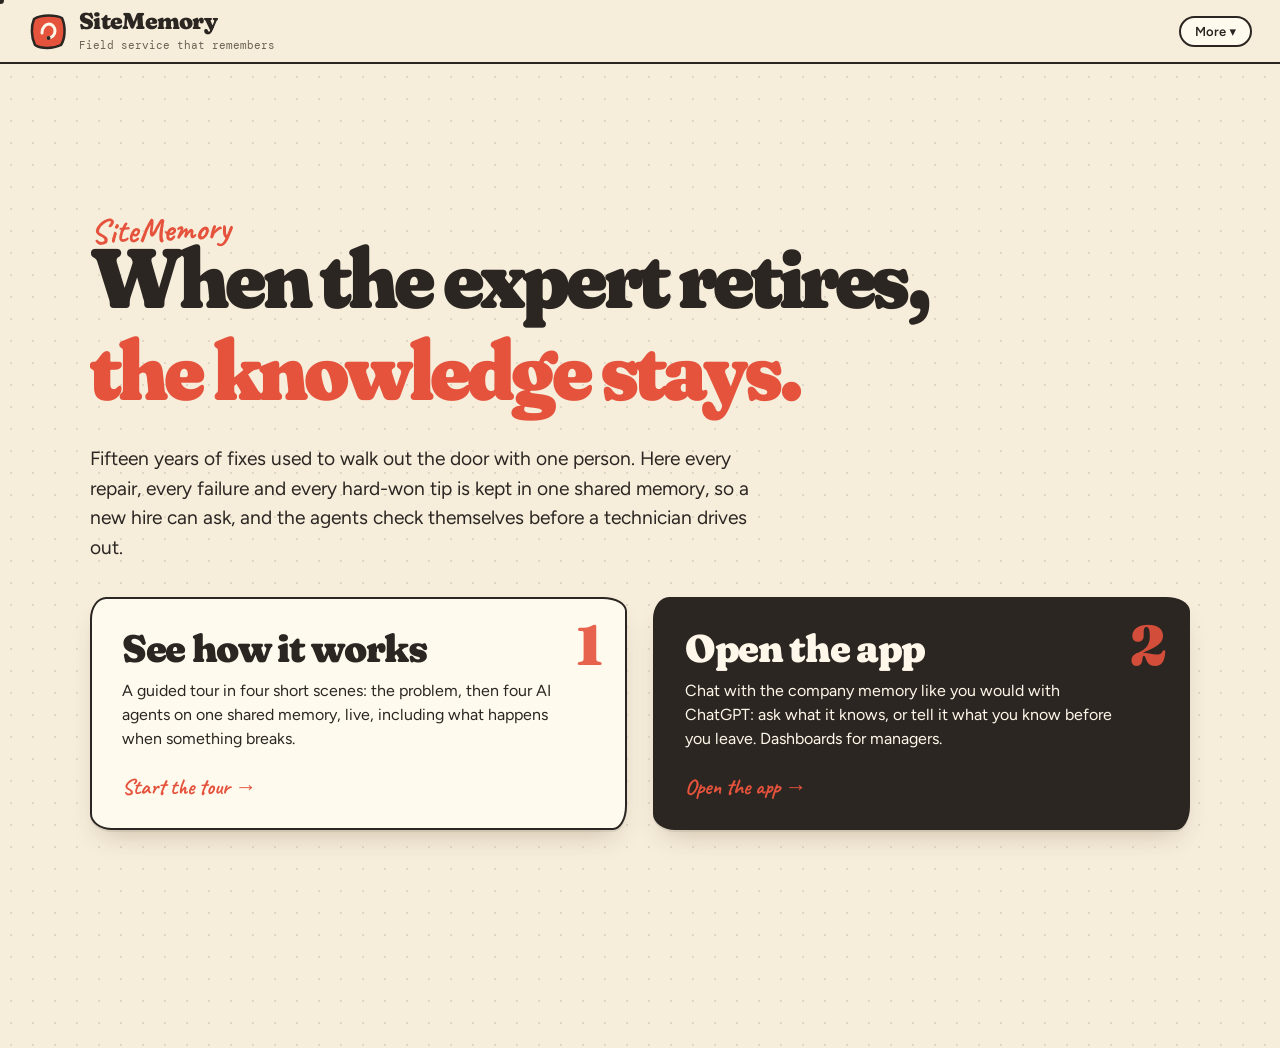
==== commit 9bf7f3fb: "Chat: fix Share overlap, one logo mark across all pages Co-Authored-By: Claude Sonnet 5.5 <noreply@a" ====
--- a/frontend/index.html
+++ b/frontend/index.html
@@ -812,9 +812,10 @@
 /* ============ the chat, dressed like a modern AI chat app: dark, quiet, text first ============ */
 #view-chat .acts svg,#view-chat .attach svg,#view-chat .tobottom svg,#view-chat .plus svg,#view-chat .ibtn svg,#view-chat .send svg,#view-chat .icon svg{width:18px;height:18px;fill:none;stroke:currentColor;stroke-width:1.8;stroke-linecap:round;stroke-linejoin:round}
 #view-chat .acts button.on svg{fill:currentColor}
+.lmark{width:28px;height:28px;border-radius:9px;background:conic-gradient(from 210deg,#8b5cf6,#22d3ee,#8b5cf6);display:inline-grid;place-items:center;box-shadow:0 0 22px rgba(139,92,246,.55);flex:none}.lmark:after{content:"";width:10px;height:10px;border-radius:50%;background:#080c18}.lmark.big{width:46px;height:46px;border-radius:14px}.lmark.big:after{width:16px;height:16px}
 body.chatmode header,body.chatmode #bar,body.chatmode #banner{display:none}
 .gen{display:inline-block;margin:0 0 8px;padding:3px 9px;border-radius:99px;background:#122a3a;color:#67e8f9;font:600 12px var(--body);border:1px solid #1d4a63}
-.xnav{display:none;position:fixed;top:10px;right:14px;z-index:30;display:flex;gap:6px}.xnav a{color:#8f9bc0;text-decoration:none;font:500 13px var(--body);padding:6px 11px;border-radius:99px;border:1px solid #1f2745;background:#0b1020cc;backdrop-filter:blur(6px)}.xnav a:hover{color:#fff;border-color:#8b5cf6}
+.xnav{display:none}.xnav a{color:#8f9bc0;text-decoration:none;font:500 13px var(--body);padding:6px 11px;border-radius:99px;border:1px solid #1f2745;background:#0b1020cc;backdrop-filter:blur(6px)}.xnav a:hover{color:#fff;border-color:#8b5cf6}
 body.chatmode{overflow:hidden}
 #view-chat .cgpt{background:var(--bg);color:var(--tx);display:grid;grid-template-columns:268px minmax(0,1fr);height:100vh;background:var(--bg);color:var(--tx);transition:grid-template-columns .25s var(--ease)}
 #view-chat .cgpt.collapsed{grid-template-columns:0 minmax(0,1fr)}.cgpt.collapsed .cside{display:none}
@@ -960,7 +961,7 @@
 <section class="view" id="view-chat">
   <div class="cgpt" id="cgpt">
     <aside class="cside" id="cside">
-      <div class="ctop"><a class="clogo" href="/" title="Home"><svg viewBox="0 0 40 40" fill="none"><path d="M6 8C14 3 28 4 34 7c4 9 3 21-1 27-8 4-20 4-26 0C3 26 3 15 6 8Z" fill="#8b5cf6" stroke="#e8ecf8" stroke-width="2.5" stroke-linejoin="round"/><path d="M14 22c0-6 4-9 7-9s6 3 6 7-3 7-7 7" stroke="#fff8ea" stroke-width="3" stroke-linecap="round"/><circle cx="20.5" cy="27" r="2" fill="#e8ecf8"/></svg><b>SiteMemory</b></a>
+      <div class="ctop"><a class="clogo" href="/" title="Home"><span class="lmark"></span><b>SiteMemory</b></a>
         <span class="grow"></span><button class="icon" id="csearchbtn" title="Search chats"><span data-i="search"></span></button><button class="icon" id="ctoggle" title="Hide sidebar"><span data-i="side"></span></button></div>
       <input id="csearch" class="csearch" placeholder="Search chats" hidden autocomplete="off">
       <div class="cnav">
@@ -1215,7 +1216,7 @@
  check:'<svg viewBox="0 0 24 24"><path d="M5 12l5 5 9-10"/></svg>'};
 const ic=n=>IC[n]||"";
 function hydrateIcons(root=document){$$("[data-i]",root).forEach(el=>{if(!el.firstChild)el.innerHTML=ic(el.dataset.i)})}
-const CHAT_LOGO=`<svg viewBox="0 0 40 40" fill="none"><path d="M6 8C14 3 28 4 34 7c4 9 3 21-1 27-8 4-20 4-26 0C3 26 3 15 6 8Z" fill="#8b5cf6" stroke="#f1ecdc" stroke-width="2.5" stroke-linejoin="round"/><path d="M14 22c0-6 4-9 7-9s6 3 6 7-3 7-7 7" stroke="#fff8ea" stroke-width="3" stroke-linecap="round"/><circle cx="20.5" cy="27" r="2" fill="#f1ecdc"/></svg>`;
+const CHAT_LOGO=`<span class="lmark big"></span>`;
 const STARTERS=[["ask","What usually goes wrong with the Daikin VRV IV?"],["ask","What should a new technician know about Brookfield Business Centre?"],["ask","When a compressor trips on a 2024 unit, what actually fixed it?"],["tell","Remember that on M-91 the trips are the inverter board, never the contactor. Check the DC bus first."]];
 let lastQ=null,chatBusy=false,SES=null,SESS={cur:null,items:[]},speaking=null,sessFilter="";
 const sesKey=()=>`sm_sess_${SES.workspace.id}_${SES.email}`;
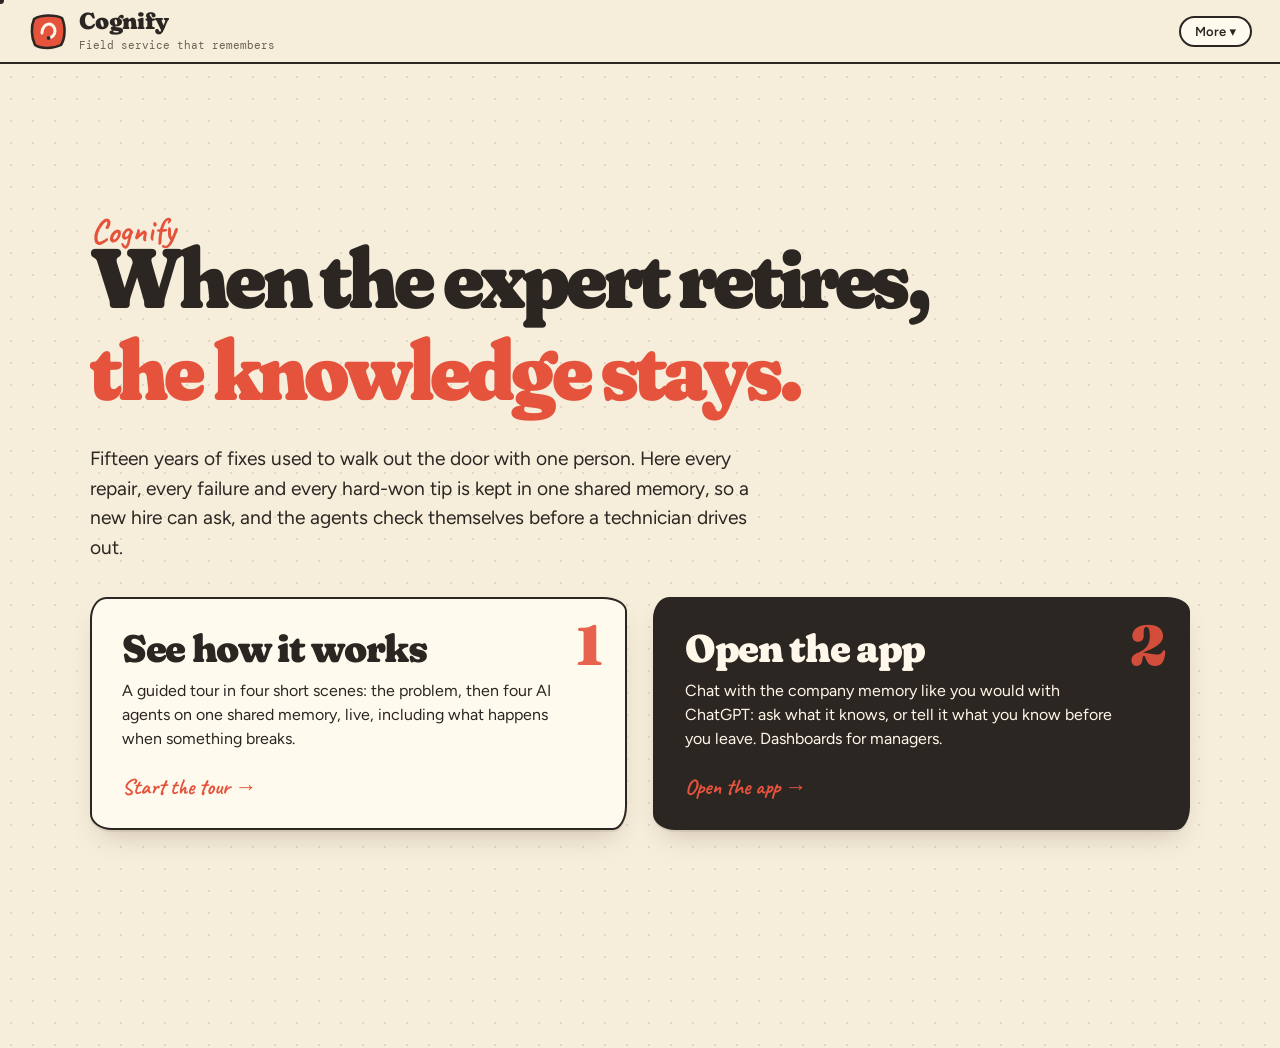
==== commit 5899c439: "Rename the product to Cognify and give it a new logo mark Co-Authored-By: Claude Sonnet 5.5 <noreply" ====
--- a/frontend/index.html
+++ b/frontend/index.html
@@ -4,7 +4,8 @@
 <meta charset="utf-8">
 <meta name="viewport" content="width=device-width, initial-scale=1">
 <meta name="color-scheme" content="light">
-<title>SiteMemory — Agent Control Room</title>
+<title>Cognify — Chat</title>
+<link rel="icon" type="image/svg+xml" href="/static/logo.svg">
 <link rel="preconnect" href="https://fonts.googleapis.com">
 <link rel="preconnect" href="https://fonts.gstatic.com" crossorigin>
 <link href="https://fonts.googleapis.com/css2?family=Caveat:wght@500;700&family=DM+Mono:wght@400;500&family=Figtree:wght@400;500;600;700&family=Fraunces:ital,opsz,wght,SOFT,WONK@0,9..144,300..900,0..100,0..1&display=swap" rel="stylesheet">
@@ -812,7 +813,37 @@
 /* ============ the chat, dressed like a modern AI chat app: dark, quiet, text first ============ */
 #view-chat .acts svg,#view-chat .attach svg,#view-chat .tobottom svg,#view-chat .plus svg,#view-chat .ibtn svg,#view-chat .send svg,#view-chat .icon svg{width:18px;height:18px;fill:none;stroke:currentColor;stroke-width:1.8;stroke-linecap:round;stroke-linejoin:round}
 #view-chat .acts button.on svg{fill:currentColor}
-.lmark{width:28px;height:28px;border-radius:9px;background:conic-gradient(from 210deg,#8b5cf6,#22d3ee,#8b5cf6);display:inline-grid;place-items:center;box-shadow:0 0 22px rgba(139,92,246,.55);flex:none}.lmark:after{content:"";width:10px;height:10px;border-radius:50%;background:#080c18}.lmark.big{width:46px;height:46px;border-radius:14px}.lmark.big:after{width:16px;height:16px}
+.lmark{width:30px;height:30px;border-radius:9px;background:url(/static/logo.svg) center/cover;display:inline-block;box-shadow:0 0 22px rgba(139,92,246,.55);flex:none}.lmark.big{width:52px;height:52px;border-radius:15px}
+
+.cprofile .who2{flex:1}.cprofile a{flex:none;margin-left:0;white-space:nowrap;border:1px solid var(--line);border-bottom:1px solid var(--line);border-radius:99px;padding:5px 11px;font:500 12px var(--body)}.cprofile a:hover{border-color:var(--ac);color:var(--tx)}
+#libmodal{background:#0b1020;padding:0;place-items:stretch;z-index:400}
+#libmodal .mcard{width:100%;max-width:none;height:100vh;max-height:100vh;border:0;border-radius:0;background:#0b1020;color:#e8ecf8;padding:34px max(24px,7vw) 60px;overflow-y:auto}
+#libmodal .mcard h3{font:800 34px "Sora",var(--body);letter-spacing:-.03em}#libmodal .sub{color:#8f9bc0}
+#libmodal .vx{position:fixed;right:22px;top:20px;width:40px;height:40px;border:1px solid #1f2745;background:#10162a;color:#e8ecf8;border-radius:50%;font-size:20px;cursor:pointer}
+#libmodal .fi{background:#10162a;border:1px solid #1f2745;color:#e8ecf8;border-radius:99px;padding:12px 18px;width:100%;max-width:520px;font:500 14.5px var(--body);outline:none}
+#libmodal .libgrid{display:grid;grid-template-columns:repeat(auto-fill,minmax(300px,1fr));gap:14px;margin-top:14px}
+#libmodal .libitem{background:#10162a;border:1px solid #1f2745;border-radius:16px;color:#e8ecf8;margin:0;padding:16px}
+#libmodal .libitem small{color:#8f9bc0}
+#libmodal .libh{font:600 12px var(--body);letter-spacing:.12em;text-transform:uppercase;color:#a78bfa;margin:34px 0 0;display:flex;gap:10px;align-items:center}
+#libmodal .libh span{font:600 11px var(--body);letter-spacing:.04em;text-transform:none;color:#22d3ee;border:1px solid #1d4a63;background:#122a3a;border-radius:99px;padding:2px 9px}
+.rc .t{font:600 14.5px/1.35 var(--body);margin-bottom:6px}.rc .rmeta{font:500 11.5px var(--mono);color:#8f9bc0;margin-bottom:10px}
+.rc .f,.rc .w{font-size:13px;line-height:1.45;margin-top:5px}.rc .f b{color:#fb7185;font-weight:600}.rc .w b{color:#34d399;font-weight:600}
+#view-company{background:#0b1020;color:#e8ecf8;height:100vh;overflow-y:auto;padding:28px max(24px,6vw) 70px;--text:#e8ecf8;--mute:#8f9bc0;--s1:#10162a;--line:#1f2745;--hot:#8b5cf6;--hl:#2a2160;--paper:#10162a;--black:#e8ecf8}
+#view-company .back{background:#10162a;color:#e8ecf8;border:1px solid #1f2745;border-radius:99px;padding:8px 16px;cursor:pointer;font:500 13.5px var(--body)}
+#view-company h1,#view-company h3{font-family:"Sora",var(--body);letter-spacing:-.03em;color:#e8ecf8}#view-company .kick{color:#22d3ee}
+#view-company .title p,#view-company .sub,#view-company small{color:#8f9bc0}
+#view-company .panel,#view-company .ckpis div{background:#10162a;border:1px solid #1f2745;border-radius:18px;box-shadow:none;color:#e8ecf8}
+#view-company .ckpis div.hot{background:linear-gradient(135deg,#8b5cf6,#6d4ae0);color:#fff}
+#view-company button,#view-company .btn{background:#151c33;border:1px solid #2c3560;color:#e8ecf8;border-radius:99px}
+#view-company *{border-color:#1f2745}
+#view-company .pc,#view-company .riskc,#view-company .hold span,#view-company table.fam{background:#10162a;color:#e8ecf8;border:1px solid #1f2745;box-shadow:none;border-radius:16px}
+#view-company .pc b,#view-company .pc strong,#view-company .riskc b,#view-company table.fam td,#view-company table.fam th{color:#e8ecf8}
+#view-company .pc small,#view-company .stats span{color:#8f9bc0}
+#view-company .hold span{border-radius:99px;padding:3px 10px;font-size:12px}#view-company .hold span.sole{background:#2a2160;border-color:#6d4ae0}
+#view-company table.fam{width:100%;border-collapse:collapse;overflow:hidden}#view-company table.fam td,#view-company table.fam th{padding:10px 12px;border-bottom:1px solid #1f2745;text-align:left}
+#view-company .pc.leaving{border-color:#8b5cf6;background:#171a42}
+#view-company h1 .u,#view-company h1 span{color:#a78bfa}#view-company h1 svg path{stroke:#22d3ee}
+
 body.chatmode header,body.chatmode #bar,body.chatmode #banner{display:none}
 .gen{display:inline-block;margin:0 0 8px;padding:3px 9px;border-radius:99px;background:#122a3a;color:#67e8f9;font:600 12px var(--body);border:1px solid #1d4a63}
 .xnav{display:none}.xnav a{color:#8f9bc0;text-decoration:none;font:500 13px var(--body);padding:6px 11px;border-radius:99px;border:1px solid #1f2745;background:#0b1020cc;backdrop-filter:blur(6px)}.xnav a:hover{color:#fff;border-color:#8b5cf6}
@@ -937,7 +968,7 @@
 
 <header>
   <a class="logo" href="#" data-view="home"><svg viewBox="0 0 40 40" fill="none" aria-hidden="true"><path d="M6 8C14 3 28 4 34 7c4 9 3 21-1 27-8 4-20 4-26 0C3 26 3 15 6 8Z" fill="#e5533d" stroke="#2b2622" stroke-width="2.5" stroke-linejoin="round"/><path d="M14 22c0-6 4-9 7-9s6 3 6 7-3 7-7 7" stroke="#fff8ea" stroke-width="3" stroke-linecap="round"/><circle cx="20.5" cy="27" r="2" fill="#2b2622"/></svg>
-    <div><b>SiteMemory</b><small id="company">Field service that remembers</small></div></a>
+    <div><b>Cognify</b><small id="company">Field service that remembers</small></div></a>
   <nav id="steps"><button data-scene="intro" class="on"><i>1</i><span>Intro</span></button><button data-scene="problem"><i>2</i><span>Problem</span></button><button data-scene="demo"><i>3</i><span>Demo</span></button><button data-scene="wrap"><i>4</i><span>Wrap-up</span></button></nav>
   <div class="chips" id="status"></div>
   <div class="more"><button id="morebtn">More ▾</button><div class="moremenu" id="moremenu"><a data-view="home">Home</a><a data-view="show">Guided tour</a><a data-view="chat">Chat with the memory</a><a data-view="company">Company knowledge</a><a data-view="phone">Technician phone</a><a data-view="dash">Dashboard</a><a id="vidlink" href="/demo/walkthrough.webm" target="_blank" style="display:none">Recorded walkthrough ↗</a><a href="https://github.com/sharathswaroop-dev/sitememory" target="_blank" rel="noopener">GitHub repo ↗</a></div></div>
@@ -948,7 +979,7 @@
 <main>
 <section class="view on" id="view-home">
   <div class="homehero">
-    <span class="hand top">SiteMemory</span>
+    <span class="hand top">Cognify</span>
     <h1><span class="ln"><span>When the expert retires,</span></span><span class="ln"><span>the knowledge stays.</span></span></h1>
     <p class="lede">Fifteen years of fixes used to walk out the door with one person. Here every repair, every failure and every hard-won tip is kept in one shared memory, so a new hire can ask, and the agents check themselves before a technician drives out.</p>
     <div class="doors">
@@ -961,7 +992,7 @@
 <section class="view" id="view-chat">
   <div class="cgpt" id="cgpt">
     <aside class="cside" id="cside">
-      <div class="ctop"><a class="clogo" href="/" title="Home"><span class="lmark"></span><b>SiteMemory</b></a>
+      <div class="ctop"><a class="clogo" href="/" title="Home"><span class="lmark"></span><b>Cognify</b></a>
         <span class="grow"></span><button class="icon" id="csearchbtn" title="Search chats"><span data-i="search"></span></button><button class="icon" id="ctoggle" title="Hide sidebar"><span data-i="side"></span></button></div>
       <input id="csearch" class="csearch" placeholder="Search chats" hidden autocomplete="off">
       <div class="cnav">
@@ -1012,8 +1043,8 @@
         <button class="off" disabled><span data-i="search"></span><b>Deep research</b><small>Needs a search service key</small></button>
         <button class="off" disabled><span data-i="slides"></span><b>Presentations</b><small>Not built yet</small></button>
       </div>
-      <form class="composer" id="composer"><button type="button" class="plus" id="plusbtn" title="Add files and more"><span data-i="plus"></span></button><input type="file" id="cfile" hidden multiple accept=".txt,.md,.markdown,.csv,.json,.log,.pdf,.png,.jpg,.jpeg,.webp,.gif"><span class="deepchip" id="deepchip" hidden><span data-i="brain"></span>Thinking<button type="button" id="deepx" title="Turn off">×</button></span><textarea id="cin" rows="1" placeholder="Ask SiteMemory" maxlength="2000"></textarea><button type="button" class="ibtn" id="cmic" title="Dictate" hidden><span data-i="mic"></span></button><button class="send" id="csend" type="submit" aria-label="Send"><span data-i="send"></span></button></form>
-      <div class="chint">SiteMemory answers from your company's own memory and can be wrong. Check the sources, and tell it when it is.</div>
+      <form class="composer" id="composer"><button type="button" class="plus" id="plusbtn" title="Add files and more"><span data-i="plus"></span></button><input type="file" id="cfile" hidden multiple accept=".txt,.md,.markdown,.csv,.json,.log,.pdf,.png,.jpg,.jpeg,.webp,.gif"><span class="deepchip" id="deepchip" hidden><span data-i="brain"></span>Thinking<button type="button" id="deepx" title="Turn off">×</button></span><textarea id="cin" rows="1" placeholder="Ask Cognify" maxlength="2000"></textarea><button type="button" class="ibtn" id="cmic" title="Dictate" hidden><span data-i="mic"></span></button><button class="send" id="csend" type="submit" aria-label="Send"><span data-i="send"></span></button></form>
+      <div class="chint">Cognify answers from your company's own memory and can be wrong. Check the sources, and tell it when it is.</div>
     </section>
   </div>
   <div class="modal" id="libmodal" hidden><div class="mcard"><button class="vx" id="libx" type="button">×</button><h3>Library</h3><p class="sub">Everything your company has added to the chat. Ask about any of it.</p><div id="liblist"></div></div></div>
@@ -1028,7 +1059,7 @@
   <div class="toast" id="toast" hidden></div>
 </section>
 
-<section class="view" id="view-company"><section class="view" id="view-company"><section class="view" id="view-company">
+<section class="view" id="view-company">
   <button class="back" data-view="chat">← back to the chat</button>
   <div class="title"><div><div class="kick">for managers</div><h1 id="h-company"></h1></div><p>What the company knows, and who it lives with. Mark someone as leaving to see what would walk out with them.</p></div>
   <div class="ckpis" id="ck"></div>
@@ -1045,7 +1076,7 @@
     <div>
       <span class="hand top">Hi, I'm <span class="edit" id="me" contenteditable spellcheck="false">your name</span></span>
       <h1><span class="ln"><span>Agents that</span></span><span class="ln"><span>remember what failed.</span></span></h1>
-      <p class="lede"><b>SiteMemory</b> is a crew of four AI agents for HVAC field service. They share one <b>Hindsight</b> memory of every repair, including the ones that failed, and a Verifier checks them before a technician drives out.</p>
+      <p class="lede"><b>Cognify</b> is a crew of four AI agents for HVAC field service. They share one <b>Hindsight</b> memory of every repair, including the ones that failed, and a Verifier checks them before a technician drives out.</p>
       <span class="hand why">Why: the person who knew has left.</span>
       <button class="btn pri mag" data-scene-go="problem" data-cursor="Go">Show me the problem →</button>
     </div>
@@ -1115,7 +1146,7 @@
   <div class="title"><div><div class="kick"><b>02</b> — The technician</div><h1 id="h-phone"></h1></div>
     <p>The briefing Ravi reads before the job, from the memory-backed plan. Log the visit by voice: it is transcribed, structured, confirmed, then retained.</p></div>
   <div class="pgrid">
-    <div><div class="phone"><div class="pscr" id="pscr"><div class="island"></div><div class="sbar"><span id="clock">9:41</span><span>SiteMemory</span></div><div class="pbody" id="phone"><div class="empty">Run an alarm in the Control Room and send the briefing here,<br>or pick a job on the right.</div></div></div></div></div>
+    <div><div class="phone"><div class="pscr" id="pscr"><div class="island"></div><div class="sbar"><span id="clock">9:41</span><span>Cognify</span></div><div class="pbody" id="phone"><div class="empty">Run an alarm in the Control Room and send the briefing here,<br>or pick a job on the right.</div></div></div></div></div>
     <div><div class="panel"><h3>Jobs</h3><p class="sub">Pick a job to brief. It runs the with-memory path only.</p><div id="jobs"></div></div></div>
   </div>
 </section>
@@ -1176,7 +1207,7 @@
 let DRILL="none",RES=[],modelBefore={},runChaos="none",bkBand=false,bkMem=false,LASTCONS={};
 const LBL={dispatcher:"Dispatcher",diagnostician:"Diagnostician",parts:"Parts agent",verifier:"Verifier",briefing:"Technician briefing",feed:"Alarm feed",technician:"Technician",system:"System"};
 const SCENES=["intro","problem","demo","wrap"];
-function go(v){$$(".view").forEach(x=>x.classList.toggle("on",x.id==="view-"+v));if(HEADS[v])setHead(v);scrollTo({top:0,behavior:"instant"});if(v==="company")loadCompany();document.body.classList.toggle("chatmode",v==="chat");if(v==="chat")setTimeout(()=>$("#cin")&&$("#cin").focus(),60);
+function go(v){$$(".view").forEach(x=>x.classList.toggle("on",x.id==="view-"+v));if(HEADS[v])setHead(v);scrollTo({top:0,behavior:"instant"});if(v==="company")loadCompany();document.body.classList.toggle("chatmode",v==="chat"||v==="company");if(v==="chat")setTimeout(()=>$("#cin")&&$("#cin").focus(),60);
   if(v==="dash")loadDash();if(v==="phone")loadPhone();history.replaceState(null,"","#"+(v==="home"?"":v==="show"?"talk":v));$("#steps").style.visibility=v==="show"?"":"hidden";$("#bar").style.visibility=v==="show"?"":"hidden"}
 function goScene(n){if(!$("#view-show").classList.contains("on"))go("show");setTimeout(()=>$("#s-"+n).scrollIntoView({behavior:RM?"auto":"smooth",block:"start"}),30)}
 function watchScenes(){const io=new IntersectionObserver(es=>es.forEach(en=>{if(!en.isIntersecting)return;const n=en.target.id.slice(2),i=SCENES.indexOf(n);
@@ -1257,7 +1288,7 @@
 function regenerate(k){const s=curSess(),u=s.msgs[k-1];if(!u||u.r!=="user"||chatBusy)return;const text=u.t;s.msgs.splice(k-1);saveSess();drawThread();chatSend(text)}
 function speak(k){const m=curSess().msgs[k];if(!m||!window.speechSynthesis)return toast("This browser can't read aloud.");
   if(speaking===k){speechSynthesis.cancel();speaking=null;return}speechSynthesis.cancel();const u=new SpeechSynthesisUtterance(m.t);u.onend=()=>{speaking=null};speaking=k;speechSynthesis.speak(u)}
-function showGate(msg){SES=null;TOKEN=null;try{localStorage.removeItem("sm_session")}catch{}$("#gate").classList.add("on");$("#wscard").innerHTML='<div class="who2"><b>Not signed in</b><small>Join your company</small></div>';$("#sess").innerHTML="";$("#ctitle").textContent="SiteMemory";if(msg)$("#gerr").innerHTML=`<div class="err">${esc(msg)}</div>`}
+function showGate(msg){SES=null;TOKEN=null;try{localStorage.removeItem("sm_session")}catch{}$("#gate").classList.add("on");$("#wscard").innerHTML='<div class="who2"><b>Not signed in</b><small>Join your company</small></div>';$("#sess").innerHTML="";$("#ctitle").textContent="Cognify";if(msg)$("#gerr").innerHTML=`<div class="err">${esc(msg)}</div>`}
 function startSession(r){SES=r;TOKEN=r.token;try{localStorage.setItem("sm_session",JSON.stringify(r))}catch{}$("#gate").classList.remove("on");$("#gerr").innerHTML="";
   const nm=r.email.split("@")[0].replace(/[._-]+/g," "),ini=nm.split(" ").map(x=>x[0]||"").join("").slice(0,2).toUpperCase()||"U";
   $("#wscard").innerHTML=`<div class="av2">${esc(ini)}</div><div class="who2">${esc(nm)}${r.admin?'<span class="adm">admin</span>':""}<small>${esc(r.workspace.name)}</small></div><a id="signout">Sign out</a>`;
@@ -1277,7 +1308,7 @@
   $("#cmore").onclick=e=>{e.stopPropagation();$("#cmenu").hidden=!$("#cmenu").hidden};document.addEventListener("click",()=>{const m=$("#cmenu");if(m)m.hidden=true});
   $("#c-rename").onclick=()=>{const s=curSess(),v=prompt("Rename this chat",s.title);if(v&&v.trim()){s.title=v.trim().slice(0,60);saveSess();drawSess();drawHead()}};
   $("#c-delete").onclick=()=>{if(!confirm("Delete this chat?"))return;SESS.items=SESS.items.filter(x=>x.id!==SESS.cur);if(!SESS.items.length)newSession(false);SESS.cur=SESS.items[0].id;saveSess();drawSess();drawThread();drawHead()};
-  $("#cshare").onclick=()=>{const s=curSess();if(!s||!s.msgs.length)return toast("Nothing to share yet.");const t=s.title+"\n\n"+s.msgs.map(m=>(m.r==="user"?"You: ":"SiteMemory: ")+(m.t||(m.file?m.file.name:""))).join("\n\n");
+  $("#cshare").onclick=()=>{const s=curSess();if(!s||!s.msgs.length)return toast("Nothing to share yet.");const t=s.title+"\n\n"+s.msgs.map(m=>(m.r==="user"?"You: ":"Cognify: ")+(m.t||(m.file?m.file.name:""))).join("\n\n");
     navigator.clipboard.writeText(t).then(()=>toast("Conversation copied")).catch(()=>toast("Could not copy"))};
   const th=$("#cthread"),tb=$("#tobottom");th.addEventListener("scroll",()=>{tb.hidden=th.scrollHeight-th.scrollTop-th.clientHeight<240});tb.onclick=()=>th.scrollTo({top:th.scrollHeight});
   th.addEventListener("click",e=>{const b=e.target.closest("[data-act]");if(!b)return;const k=+b.dataset.k,m=curSess().msgs[k];if(!m)return;
@@ -1354,12 +1385,16 @@
   await draw();$("#skillx").onclick=()=>close2("#skillmodal");
   $("#sk-save").onclick=async()=>{$("#sk-err").innerHTML="";try{await api("/api/skills",{name:$("#sk-name").value.trim(),prompt:$("#sk-prompt").value.trim(),shared:$("#sk-shared").checked});$("#sk-name").value="";$("#sk-prompt").value="";$("#sk-shared").checked=false;draw()}catch(e){$("#sk-err").innerHTML=`<div class="err">${esc(e.message)}</div>`}}}
 async function openLibrary(){open2("#libmodal");$("#liblist").innerHTML='<div class="empty">Loading…</div>';
-  try{LIB=(await api("/api/docs")).slice().reverse()}catch(e){$("#liblist").innerHTML=`<div class="err">${esc(e.message)}</div>`;return}
-  const draw=()=>{const q=($("#libq").value||"").toLowerCase(),list=LIB.filter(x=>!q||x.name.toLowerCase().includes(q)||(x.author||"").toLowerCase().includes(q));
-    $("#liblist").innerHTML=list.length?list.map(x=>`<div class="libitem">${x.kind==="image"?`<img data-img="${esc(x.id)}" alt="">`:""}<b>${esc(x.name)}</b><small>${x.kind==="image"?"picture":"document"} · added by ${esc(x.author)} · ${esc(x.date)}${x.kind==="image"?"":` · ${x.sections} section${x.sections===1?"":"s"}`}</small><button data-ask="${esc(x.id)}" type="button">Ask about this</button></div>`).join(""):'<div class="empty">Nothing here yet. Use + to add a document or picture.</div>';
+  let REC=[];
+  try{LIB=(await api("/api/docs")).slice().reverse();try{REC=await fetch("/api/records",{headers:{Authorization:"Bearer "+TOKEN}}).then(r=>r.ok?r.json():[])}catch{}}catch(e){$("#liblist").innerHTML=`<div class="err">${esc(e.message)}</div>`;return}
+  const draw=()=>{const q=($("#libq").value||"").toLowerCase(),list=LIB.filter(x=>!q||x.name.toLowerCase().includes(q)||(x.author||"").toLowerCase().includes(q)),rl=REC.filter(r=>!q||JSON.stringify(r).toLowerCase().includes(q));
+    const mine=list.length?`<div class="libgrid">${list.map(x=>`<div class="libitem">${x.kind==="image"?`<img data-img="${esc(x.id)}" alt="">`:""}<b>${esc(x.name)}</b><small>${x.kind==="image"?"picture":"document"} · ${esc(x.author)} · ${esc(x.date)}${x.kind==="image"?"":` · ${x.sections} section${x.sections===1?"":"s"}`}</small><button data-ask="${esc(x.id)}" type="button">Ask about this</button></div>`).join("")}</div>`:'<div class="empty" style="margin-top:12px">Nothing uploaded yet. Use + in the chat.</div>';
+    const rec=rl.length?`<div class="libh">Incident records <span>sample data</span></div><div class="libgrid">${rl.map(r=>`<div class="libitem rc"><div class="t">${esc(r.symptom||"Incident")}</div><div class="rmeta">${esc(r.id)} · ${esc(r.machine)} · ${esc(r.model)} · ${esc(r.date)}</div>${r.failed.length?`<div class="f"><b>Failed</b> ${esc(r.failed.join("; "))}</div>`:""}${r.fix?`<div class="w"><b>Fixed</b> ${esc(r.fix)}</div>`:""}<button data-rec="${esc(r.id)}" type="button">Ask about this</button></div>`).join("")}</div>`:"";
+    $("#liblist").innerHTML=`<div class="libh" style="margin-top:6px">Your uploads</div>`+mine+rec;
     $$("#liblist [data-ask]").forEach(b=>b.onclick=()=>{const x=LIB.find(y=>y.id===b.dataset.ask);close2("#libmodal");insertPrompt(`About “${x.name}”: `)});
+    $$("#liblist [data-rec]").forEach(b=>b.onclick=()=>{const x=REC.find(y=>y.id===b.dataset.rec);close2("#libmodal");insertPrompt(`What do we know about ${x.machine}: ${x.symptom}? `)});
     $$("#liblist [data-img]").forEach(async im=>{try{const r=await fetch(`/api/docs/${im.dataset.img}/file`,{headers:{Authorization:"Bearer "+TOKEN}});if(r.ok)im.src=URL.createObjectURL(await r.blob())}catch{}})};
-  if(!$("#libq")){$("#liblist").insertAdjacentHTML("beforebegin",'<div class="libtop"><input class="fi" id="libq" placeholder="Search your library" autocomplete="off"></div>')}
+  if(!$("#libq")){$("#liblist").insertAdjacentHTML("beforebegin",'<div class="libtop"><input class="fi" id="libq" placeholder="Search uploads and records" autocomplete="off"></div>')}
   $("#libq").oninput=draw;draw()}
 function wirePlus(){
   const pm=$("#plusmenu");
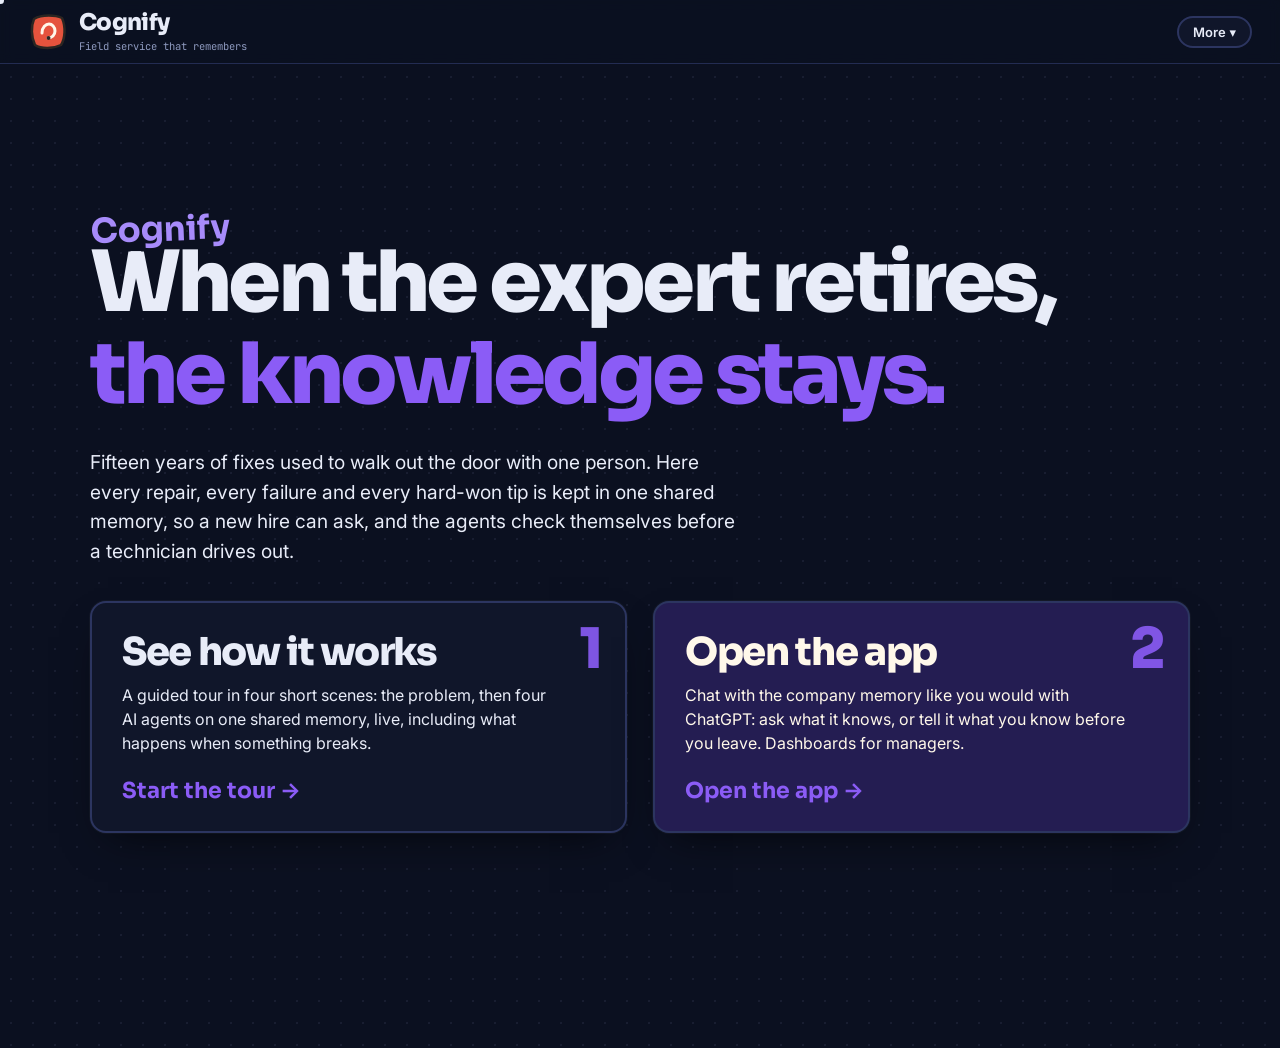
==== commit b7e2ed97: "feat: add technician mobile app, live dispatch simulation, push notifications, and evaluation update" ====
--- a/frontend/index.html
+++ b/frontend/index.html
@@ -3,39 +3,39 @@
 <head>
 <meta charset="utf-8">
 <meta name="viewport" content="width=device-width, initial-scale=1">
-<meta name="color-scheme" content="light">
+<meta name="color-scheme" content="dark">
 <title>Cognify — Chat</title>
 <link rel="icon" type="image/svg+xml" href="/static/logo.svg">
 <link rel="preconnect" href="https://fonts.googleapis.com">
 <link rel="preconnect" href="https://fonts.gstatic.com" crossorigin>
-<link href="https://fonts.googleapis.com/css2?family=Caveat:wght@500;700&family=DM+Mono:wght@400;500&family=Figtree:wght@400;500;600;700&family=Fraunces:ital,opsz,wght,SOFT,WONK@0,9..144,300..900,0..100,0..1&display=swap" rel="stylesheet">
+<link href="https://fonts.googleapis.com/css2?family=Caveat:wght@500;700&family=DM+Mono:wght@400;500&family=Figtree:wght@400;500;600;700&family=Inter:wght@400;500;600&family=Sora:wght@600;700;800&family=JetBrains+Mono:wght@400;500&family=Fraunces:ital,opsz,wght,SOFT,WONK@0,9..144,300..900,0..100,0..1&display=swap" rel="stylesheet">
 <style>
 :root{
-  --ink:#f6eddb; --s1:#fffaee; --s2:#fff5e0; --s3:#ecdfc3; --line:#dccfb0; --line2:#2b2622;
-  --text:#2b2622; --mute:#6c6254; --dim:#a39679;
-  --acid:#2b2622; --acid-d:#2b2622; --hot:#e5533d; --amber:#e5533d; --blue:#2b2622; --paper:#fffaee; --hl:#f9d6cb; --black:#2b2622;
-  --teal:#2b2622; --sage:#e3d9c3; --sky:#ece4d3; --peach:#fbe4dc;
-  --disp:"Fraunces","Georgia",serif;
-  --body:"Figtree","Segoe UI",system-ui,sans-serif;
-  --hand:"Caveat","Segoe Print",cursive;
-  --mono:"DM Mono",ui-monospace,Consolas,monospace; --ease:cubic-bezier(.2,.8,.2,1);
-  --wob:16px 24px 14px 22px / 22px 14px 24px 16px;
-  --wob2:24px 14px 22px 16px / 14px 22px 16px 24px;
-  --soft:0 2px 0 rgba(43,38,34,.08),0 14px 28px -12px rgba(80,55,20,.28);
+  --ink:#0b1020; --s1:#10162a; --s2:#151c33; --s3:#1f2745; --line:#232c52; --line2:#2c3560;
+  --text:#e8ecf8; --mute:#8f9bc0; --dim:#6c769c;
+  --acid:#e8ecf8; --acid-d:#e8ecf8; --hot:#8b5cf6; --amber:#fbbf24; --blue:#22d3ee; --paper:#10162a; --hl:#2a2160; --black:#05070f; --inv:#241d52;
+  --teal:#22d3ee; --sage:#10231f; --sky:#0f2233; --peach:#1d1840;
+  --disp:"Sora","Inter",system-ui,sans-serif;
+  --body:"Inter","Segoe UI",system-ui,sans-serif;
+  --hand:"Sora","Inter",system-ui,sans-serif;
+  --mono:"JetBrains Mono","DM Mono",ui-monospace,Consolas,monospace; --ease:cubic-bezier(.2,.8,.2,1);
+  --wob:16px; --wob2:16px;
+  --soft:0 0 0 1px rgba(255,255,255,.03),0 18px 40px -18px rgba(0,0,0,.7);
 }
 /* the with-memory side is the yellow sticky pad */
-.path.with{--ink:#fbe4dc;--s1:#fbe4dc;--s2:#fdf0ea;--s3:#f7dc7a;--line:#dccfb0;--acid:#2b2622;--dim:#9b8740;--mute:#6c6254}
-.path.without{--s1:#efe7d6;--acid:#2b2622}
-.sc.sel,.ph-job{--ink:#d9442f;--s2:#e5533d;--text:#fff8ea;--mute:#ffd9c9;--dim:#ffc4ad}
+.path.with{--ink:#171a42;--s1:#171a42;--s2:#1d2150;--s3:#2a2160;--line:#4a3aa8;--acid:#e8ecf8;--dim:#a78bfa;--mute:#c9b8ff}
+.path.without{--s1:#10162a;--acid:#e8ecf8}
+.sc.sel,.ph-job{--ink:#4a3aa8;--s2:#6d4ae0;--text:#fff;--mute:#e6defc;--dim:#cbbdf7}
 .kpi.hl{--text:#fff8ea;--mute:#d8cbb0}
 *{box-sizing:border-box}
-html{scrollbar-color:#cdbd9a var(--ink);scroll-behavior:smooth}
+html{background:#0b1020;scrollbar-color:#2c3560 var(--ink);scroll-behavior:smooth}
 body{margin:0;background:var(--ink);color:var(--text);font:16px/1.55 var(--body);-webkit-font-smoothing:antialiased;overflow-x:hidden;
-  background-image:radial-gradient(rgba(43,38,34,.11) 1px,transparent 1.4px);background-size:22px 22px}
+  background-image:radial-gradient(rgba(143,153,194,.10) 1px,transparent 1.4px);background-size:22px 22px}
 button,select,input,textarea{font:inherit;color:inherit}
 .kick{font:500 11.5px/1 var(--mono);letter-spacing:.06em;color:var(--mute)}
 .kick b{color:var(--hot);font-weight:500}
-.hand{font-family:var(--hand);font-weight:700;color:var(--hot);line-height:1}
+.hand{font-family:var(--hand);font-weight:700;color:#a78bfa;line-height:1.2;display:inline-block;margin-bottom:12px}
+.title .hand{display:block;margin-bottom:16px}
 ::selection{background:var(--hl);color:var(--text)}
 
 @media (hover:hover) and (pointer:fine){
@@ -54,55 +54,55 @@
 #curtain .w span{display:block;transform:translateY(105%) rotate(4deg);animation:up .8s var(--ease) forwards}#curtain .w span:nth-child(2){animation-delay:.12s;color:var(--hl)}
 @keyframes up{to{transform:none}}
 
-header{position:sticky;top:0;z-index:50;display:flex;align-items:center;gap:26px;padding:0 28px;height:70px;background:rgba(246,237,219,.94);backdrop-filter:blur(6px);border-bottom:2.5px solid var(--text)}
+header{position:sticky;top:0;z-index:50;display:flex;align-items:center;gap:26px;padding:0 28px;height:70px;background:rgba(11,16,32,.88);backdrop-filter:blur(6px);border-bottom:1px solid var(--line)}
 .logo{display:flex;align-items:center;gap:11px;color:inherit;text-decoration:none}
 .logo svg{width:40px;height:40px;transition:transform .5s var(--ease)}.logo:hover svg{transform:rotate(-12deg) scale(1.08)}
 .logo b{font:900 25px/1 var(--disp);letter-spacing:-.03em;font-variation-settings:"SOFT" 100,"WONK" 1}
 .logo small{display:block;font:400 10.5px/1.2 var(--mono);color:var(--mute);margin-top:3px;white-space:nowrap;max-width:230px;overflow:hidden;text-overflow:ellipsis}
-nav{position:relative;display:flex;align-items:center;gap:4px;margin-left:10px;padding:4px;background:var(--s3);border-radius:999px;border:2px solid var(--text)}
+nav{position:relative;display:flex;align-items:center;gap:4px;margin-left:10px;padding:4px;background:var(--s3);border-radius:999px;border:2px solid var(--line2)}
 nav button{white-space:nowrap;position:relative;z-index:1;border:0;background:none;padding:8px 17px;border-radius:999px;color:var(--text);font:600 14px var(--body);transition:color .25s}
 nav button.on{color:#fff8ea}
-#navpill{position:absolute;top:4px;bottom:4px;left:0;background:var(--text);border-radius:999px;transition:transform .5s var(--ease),width .5s var(--ease)}
+#navpill{position:absolute;top:4px;bottom:4px;left:0;background:var(--inv);border-radius:999px;transition:transform .5s var(--ease),width .5s var(--ease)}
 .chips{margin-left:auto;display:flex;gap:6px;flex-wrap:nowrap;justify-content:flex-end}
-.chip{display:inline-flex;align-items:center;gap:7px;padding:4px 10px;border:2px solid var(--text);border-radius:999px;font:500 11px var(--mono);color:var(--text);white-space:nowrap;background:var(--s1)}
+.chip{display:inline-flex;align-items:center;gap:7px;padding:4px 10px;border:2px solid var(--line2);border-radius:999px;font:500 11px var(--mono);color:var(--text);white-space:nowrap;background:var(--s1)}
 .chip i{width:8px;height:8px;border-radius:50%;background:var(--dim)}
 .chip.ok i{background:var(--acid);animation:pulse 2s infinite}
-.chip.warn{background:var(--hl)}.chip.warn i{background:var(--text)}
-.chip.bad{background:var(--hot);color:#fff8ea;border-color:var(--text)}.chip.bad i{background:#fff8ea}
+.chip.warn{background:var(--hl)}.chip.warn i{background:var(--inv)}
+.chip.bad{background:var(--hot);color:#fff8ea;border-color:var(--text)}.chip.bad i{background:var(--s2)}
 .chip.good{color:#fff8ea;background:var(--acid);border-color:var(--text)}
 @keyframes pulse{0%{box-shadow:0 0 0 0 rgba(43,38,34,.6)}70%{box-shadow:0 0 0 7px rgba(43,38,34,0)}100%{box-shadow:0 0 0 0 rgba(43,38,34,0)}}
-.ticker{background:var(--hl);color:var(--text);overflow:hidden;white-space:nowrap;border-bottom:2.5px solid var(--text);font:500 12px var(--mono)}
+.ticker{background:var(--hl);color:var(--text);overflow:hidden;white-space:nowrap;border-bottom:2.5px solid var(--line2);font:500 12px var(--mono)}
 .ticker>div{display:inline-block;padding:8px 0;animation:tick 80s linear infinite}
 .ticker:hover>div{animation-play-state:paused}
 .ticker span{margin-right:38px}.ticker span b{font:700 17px var(--hand);margin-right:8px;color:var(--hot)}.ticker span i{font-style:normal;color:var(--hot);margin-right:7px}
 @keyframes tick{to{transform:translateX(-50%)}}
-#banner{display:none;padding:10px 28px;background:var(--peach);border-bottom:2.5px solid var(--text);font:500 12.5px var(--mono);color:var(--text)}
+#banner{display:none;padding:10px 28px;background:var(--peach);border-bottom:2.5px solid var(--line2);font:500 12.5px var(--mono);color:var(--text)}
 #banner.on{display:block}
 
 main{padding:40px 28px 110px;max-width:1600px;margin:0 auto}
 .view{display:none}.view.on{display:block;animation:vin .6s var(--ease)}
 @keyframes vin{from{opacity:0;transform:translateY(16px)}}
 .title{display:flex;align-items:flex-end;justify-content:space-between;gap:24px;margin:0 0 34px;flex-wrap:wrap}
-.title h1{margin:14px 0 0;font:900 clamp(48px,7vw,104px)/.95 var(--disp);letter-spacing:-.04em;font-variation-settings:"SOFT" 100,"WONK" 1}
+.title h1{margin:0;font:800 clamp(40px,5.6vw,88px)/1.02 var(--disp);letter-spacing:-.04em;font-variation-settings:"SOFT" 100,"WONK" 1}
 .title p{margin:0;max-width:440px;color:var(--mute);font-size:16px}
 .split-w{display:inline-block;overflow:hidden;vertical-align:top;padding:0 .08em .16em 0;margin-right:-.04em}
 .split-w>span{display:inline-block;transform:translateY(108%) rotate(4deg);animation:up .9s var(--ease) forwards;animation-delay:calc(var(--i)*.08s + .15s)}
 .scr{position:relative;color:var(--hot)}
 .scr::after,.scrib::after{content:"";position:absolute;left:-2%;right:-2%;bottom:.0em;height:.2em;background:url("data:image/svg+xml;utf8,<svg xmlns='http://www.w3.org/2000/svg' viewBox='0 0 100 12' preserveAspectRatio='none'><path d='M1 8 C10 2,16 11,26 6 S42 2,52 7 S70 11,80 5 S94 4,99 7' fill='none' stroke='%23f7c948' stroke-width='4.5' stroke-linecap='round'/></svg>") no-repeat center/100% 100%;z-index:-1}
 
-.btn{display:inline-flex;align-items:center;gap:9px;padding:12px 22px;border-radius:var(--wob);border:2.5px solid var(--text);background:var(--s1);font:700 15px var(--body);color:var(--text);transition:transform .25s var(--ease),box-shadow .25s var(--ease),background .2s;box-shadow:3px 4px 0 var(--text)}
+.btn{display:inline-flex;align-items:center;gap:9px;padding:12px 22px;border-radius:var(--wob);border:2.5px solid var(--line2);background:var(--s1);font:700 15px var(--body);color:var(--text);transition:transform .25s var(--ease),box-shadow .25s var(--ease),background .2s;box-shadow:3px 4px 0 var(--text)}
 .btn:hover{transform:translate(-2px,-3px) rotate(-1deg);box-shadow:6px 8px 0 var(--text)}
 .btn:active{transform:translate(2px,3px);box-shadow:1px 1px 0 var(--text)}
 .btn.pri{background:var(--hot);color:#fff8ea}
 .btn.sm{padding:7px 14px;font-size:13px;box-shadow:2px 3px 0 var(--text)}.btn:disabled{opacity:.45;pointer-events:none}
 .path .btn,.kpi .btn{background:var(--s1)}
-.phone .btn{--text:#2b2622}
-.panel{position:relative;border:2.5px solid var(--text);border-radius:var(--wob);background:var(--s1);padding:26px;box-shadow:var(--soft)}
+.phone .btn{--text:#e8ecf8}
+.panel{position:relative;border:2.5px solid var(--line2);border-radius:var(--wob);background:var(--s1);padding:26px;box-shadow:var(--soft)}
 .panel h3{margin:0 0 4px;font:800 28px/1.05 var(--disp);letter-spacing:-.025em;font-variation-settings:"SOFT" 100,"WONK" 1}.panel .sub{margin:0 0 18px;color:var(--mute);font-size:14.5px;max-width:70ch}
 .empty{padding:40px 16px;text-align:center;color:var(--mute);font:500 22px var(--hand)}
 .err{margin:12px 0;padding:11px 14px;border:2px solid var(--hot);border-radius:12px;background:rgba(229,83,61,.1);color:#a8321f;font:500 12.5px var(--mono)}
 .tag{font:500 10.5px var(--mono);padding:2px 8px;border:1.5px solid var(--line);border-radius:999px;color:var(--mute)}
-.lbl{font:500 10.5px var(--mono);letter-spacing:.04em;padding:2px 9px;border-radius:999px;white-space:nowrap;border:1.5px solid var(--text)}
+.lbl{font:500 10.5px var(--mono);letter-spacing:.04em;padding:2px 9px;border-radius:999px;white-space:nowrap;border:1.5px solid var(--line2)}
 .lbl.bench{background:var(--sky)}.lbl.sim{background:var(--hl)}.lbl.you{background:var(--sage)}
 .foot{font:400 11.5px/1.55 var(--mono);color:var(--dim)}
 .path.with .foot{color:var(--mute)}
@@ -129,7 +129,7 @@
 .hero .fine{margin-top:22px;font:400 12px/1.6 var(--mono);color:var(--mute);max-width:520px}
 .collage{position:relative;height:620px;perspective:1200px}
 .collage>*{position:absolute;will-change:transform;transition:transform .25s ease-out}
-.card1{left:0;top:2%;width:74%;padding:26px 24px 22px;background:var(--s1);border:2.5px solid var(--text);border-radius:var(--wob2);box-shadow:var(--soft);transform:rotate(-3deg)}
+.card1{left:0;top:2%;width:74%;padding:26px 24px 22px;background:var(--s1);border:2.5px solid var(--line2);border-radius:var(--wob2);box-shadow:var(--soft);transform:rotate(-3deg)}
 .card1 .kick{display:flex;justify-content:space-between}
 .card1 h3{margin:12px 0 14px;font:800 27px/1.05 var(--disp);letter-spacing:-.03em;font-variation-settings:"SOFT" 100,"WONK" 1}
 .card1 .row{display:flex;gap:10px;align-items:baseline;padding:8px 0;border-top:2px dashed var(--line);font-size:14.5px}
@@ -137,7 +137,7 @@
 .card1 .row.x{text-decoration:line-through;text-decoration-color:var(--hot);text-decoration-thickness:2.5px;color:var(--mute)}
 .note1{right:0;top:47%;width:58%;padding:24px 22px 20px;background:var(--hl);border-radius:6px 6px 26px 6px;box-shadow:0 18px 30px -14px rgba(90,60,10,.5);transform:rotate(3.5deg);font:700 27px/1.12 var(--hand);color:var(--text)}
 .note1 small{display:block;margin-top:12px;font:400 12px/1.5 var(--mono);color:#6c6254}
-.stamp{left:6%;bottom:2%;padding:6px 18px 4px;border:4px solid var(--hot);border-radius:10px 14px 9px 13px;color:var(--hot);font:700 46px/1 var(--hand);letter-spacing:.02em;transform:rotate(-8deg);background:rgba(246,237,219,.6);animation:slam .7s var(--ease) 1.1s both}
+.stamp{left:6%;bottom:2%;padding:6px 18px 4px;border:4px solid var(--hot);border-radius:10px 14px 9px 13px;color:var(--hot);font:700 46px/1 var(--hand);letter-spacing:.02em;transform:rotate(-8deg);background:rgba(11,16,32,.85);animation:slam .7s var(--ease) 1.1s both}
 @keyframes slam{0%{opacity:0;transform:rotate(-8deg) scale(3.2)}60%{opacity:1;transform:rotate(-8deg) scale(.92)}100%{opacity:1;transform:rotate(-8deg) scale(1)}}
 .arrow1{right:6%;top:70%;width:150px;color:var(--text)}
 .arrow1 path{stroke-dasharray:260;stroke-dashoffset:260;animation:draw 1.4s var(--ease) 1.6s forwards}
@@ -145,29 +145,29 @@
 .arrow1 + .hand{right:6%;top:84%;font-size:25px;transform:rotate(-3deg)}
 .blob{border-radius:50%;z-index:-1}
 .sec{padding:84px 0 20px;position:relative}
-.sec>.hand{font-size:28px;display:block;margin-bottom:6px;transform:rotate(-1.5deg)}
-.sec h2{margin:0 0 14px;font:900 clamp(38px,5vw,74px)/.98 var(--disp);letter-spacing:-.04em;max-width:16ch;font-variation-settings:"SOFT" 100,"WONK" 1}
+.sec>.hand{font-size:22px;display:block;margin-bottom:14px;transform:none}
+.sec h2{margin:0 0 14px;font:800 clamp(34px,4.6vw,68px)/1.04 var(--disp);letter-spacing:-.04em;max-width:16ch;font-variation-settings:"SOFT" 100,"WONK" 1}
 .sec .intro{max-width:620px;font-size:18px;color:var(--mute);margin:0 0 40px}
 .two{display:grid;grid-template-columns:1fr 1fr;gap:34px;align-items:start}
-.pg{position:relative;padding:30px 28px;border-radius:var(--wob);border:2.5px solid var(--text);box-shadow:var(--soft);min-height:340px}
-.pg.a{background:#ece4d1;border-style:dashed;transform:rotate(-1deg)}
+.pg{position:relative;padding:30px 28px;border-radius:var(--wob);border:2.5px solid var(--line2);box-shadow:var(--soft);min-height:340px}
+.pg.a{background:var(--s3);border-style:dashed;transform:rotate(-1deg)}
 .pg.b{background:var(--hl);transform:rotate(1.2deg)}
 .pg h3{margin:0 0 6px;font:800 30px/1 var(--disp);letter-spacing:-.03em;font-variation-settings:"SOFT" 100,"WONK" 1}
 .pg .tm{font:700 25px/1 var(--hand);color:var(--hot);margin-bottom:12px;display:block}
 .pg ol{margin:16px 0 0;padding:0;list-style:none;counter-reset:s;display:flex;flex-direction:column;gap:11px}
 .pg li{counter-increment:s;display:flex;gap:14px;font-size:16px;line-height:1.4}
-.pg li::before{content:counter(s);flex:none;width:28px;height:28px;border-radius:50%;border:2px solid var(--text);display:grid;place-items:center;font:700 13px var(--mono);background:var(--s1)}
+.pg li::before{content:counter(s);flex:none;width:28px;height:28px;border-radius:50%;border:2px solid var(--line2);display:grid;place-items:center;font:700 13px var(--mono);background:var(--s1)}
 .pg.a li:last-child{color:#9c3b28;font-weight:700}
 .pg .verdict{margin-top:20px;font:800 28px/1.05 var(--disp);letter-spacing:-.03em;font-variation-settings:"SOFT" 100,"WONK" 1}
 .pg.a .verdict{color:#9c3b28}.pg.a .verdict::after{content:" ✕";font-family:var(--hand)}
-.pg.b .verdict::after{content:" ✓";font-family:var(--hand);color:#2b2622}
+.pg.b .verdict::after{content:" ✓";font-family:var(--hand);color:var(--text)}
 .big3{display:grid;grid-template-columns:repeat(3,1fr);gap:20px;margin-top:40px}
-.big3 div{padding:24px 22px;background:var(--s1);border:2.5px solid var(--text);border-radius:var(--wob2);box-shadow:var(--soft);transition:transform .3s var(--ease)}
+.big3 div{padding:24px 22px;background:var(--s1);border:2.5px solid var(--line2);border-radius:var(--wob2);box-shadow:var(--soft);transition:transform .3s var(--ease)}
 .big3 div:hover{transform:translateY(-6px) rotate(-1deg)}
 .big3 b{display:block;font:900 clamp(46px,5vw,76px)/.95 var(--disp);letter-spacing:-.05em;color:var(--hot);font-variation-settings:"SOFT" 100,"WONK" 1}
 .big3 span{display:block;margin-top:8px;font-size:15px;color:var(--mute)}
 .crew{display:grid;grid-template-columns:repeat(4,1fr);gap:22px}
-.mate{position:relative;padding:26px 22px 24px;background:var(--s1);border:2.5px solid var(--text);border-radius:var(--wob);box-shadow:var(--soft);transition:transform .35s var(--ease)}
+.mate{position:relative;padding:26px 22px 24px;background:var(--s1);border:2.5px solid var(--line2);border-radius:var(--wob);box-shadow:var(--soft);transition:transform .35s var(--ease)}
 .mate:nth-child(1){transform:rotate(-1.4deg);background:var(--sky)}.mate:nth-child(2){transform:rotate(1deg);background:var(--peach)}
 .mate:nth-child(3){transform:rotate(-.8deg);background:var(--sage)}.mate:nth-child(4){transform:rotate(1.6deg);background:var(--s1)}
 .mate:hover{transform:translateY(-10px) rotate(0)}
@@ -180,18 +180,18 @@
 .mate .says{margin-top:14px;font:700 21px/1.1 var(--hand);color:var(--hot)}
 .mate.v::after{content:"can say no";position:absolute;right:-10px;top:-16px;padding:2px 12px;border:3px solid var(--hot);border-radius:8px;color:var(--hot);font:700 24px var(--hand);background:var(--ink);transform:rotate(7deg)}
 .how{display:grid;grid-template-columns:repeat(3,1fr);gap:26px;margin-top:6px}
-.how .st{position:relative;padding:28px 24px;border:2.5px solid var(--text);border-radius:var(--wob2);background:var(--s1);box-shadow:var(--soft)}
-.how .st .n{position:absolute;top:-24px;left:18px;width:50px;height:50px;border-radius:50%;background:var(--hot);color:#fff8ea;display:grid;place-items:center;font:900 26px var(--disp);border:2.5px solid var(--text)}
+.how .st{position:relative;padding:28px 24px;border:2.5px solid var(--line2);border-radius:var(--wob2);background:var(--s1);box-shadow:var(--soft)}
+.how .st .n{position:absolute;top:-24px;left:18px;width:50px;height:50px;border-radius:50%;background:var(--hot);color:#fff8ea;display:grid;place-items:center;font:900 26px var(--disp);border:2.5px solid var(--line2)}
 .how h4{margin:12px 0 8px;font:800 25px/1 var(--disp);letter-spacing:-.03em;font-variation-settings:"SOFT" 100,"WONK" 1}
 .how p{margin:0;font-size:15.5px}
 .how code{font:500 12px var(--mono);background:var(--s3);padding:1px 6px;border-radius:6px}
-.ladder{display:flex;align-items:flex-end;gap:0;margin-top:44px;padding:30px 28px 24px;border:2.5px solid var(--text);border-radius:var(--wob);background:var(--s1);box-shadow:var(--soft);overflow:hidden}
+.ladder{display:flex;align-items:flex-end;gap:0;margin-top:44px;padding:30px 28px 24px;border:2.5px solid var(--line2);border-radius:var(--wob);background:var(--s1);box-shadow:var(--soft);overflow:hidden}
 .ladder .rung{flex:1;position:relative;padding-top:var(--h);text-align:left}
-.ladder .rung i{display:block;height:var(--bar);background:var(--c);border:2.5px solid var(--text);border-radius:12px 12px 0 0;transition:height .9s var(--ease)}
+.ladder .rung i{display:block;height:var(--bar);background:var(--c);border:2.5px solid var(--line2);border-radius:12px 12px 0 0;transition:height .9s var(--ease)}
 .ladder .rung span{display:block;margin-top:10px;font:700 17px/1.1 var(--hand)}
 .ladder .rung small{display:block;font:400 11.5px/1.4 var(--mono);color:var(--mute)}
 .ladder .note{flex:1.2;padding:0 0 0 30px;align-self:center;font:700 26px/1.12 var(--hand);color:var(--hot)}
-.cta2{margin:90px 0 10px;padding:54px 40px;border:2.5px solid var(--text);border-radius:var(--wob2);background:var(--teal);color:#fff8ea;text-align:center;box-shadow:var(--soft);position:relative;overflow:hidden}
+.cta2{margin:90px 0 10px;padding:54px 40px;border:2.5px solid var(--line2);border-radius:var(--wob2);background:var(--teal);color:#fff8ea;text-align:center;box-shadow:var(--soft);position:relative;overflow:hidden}
 .cta2 h2{margin:0 auto 16px;max-width:15ch;font:900 clamp(38px,5.4vw,80px)/.96 var(--disp);letter-spacing:-.04em;font-variation-settings:"SOFT" 100,"WONK" 1}
 .cta2 h2 em{font-style:normal;color:var(--hl)}
 .cta2 p{margin:0 auto 28px;max-width:560px;color:#d8cbb0;font-size:17px}
@@ -200,12 +200,12 @@
 
 /* scenarios */
 .scs{display:grid;grid-template-columns:repeat(auto-fill,minmax(250px,1fr));gap:18px;margin-bottom:26px}
-.sc{position:relative;text-align:left;border:2.5px solid var(--text);background:var(--s1);padding:16px 17px 15px;border-radius:var(--wob);color:var(--text);transition:transform .3s var(--ease),box-shadow .3s var(--ease),background .25s;overflow:hidden;box-shadow:var(--soft)}
+.sc{position:relative;text-align:left;border:2.5px solid var(--line2);background:var(--s1);padding:16px 17px 15px;border-radius:var(--wob);color:var(--text);transition:transform .3s var(--ease),box-shadow .3s var(--ease),background .25s;overflow:hidden;box-shadow:var(--soft)}
 .sc:nth-child(odd){transform:rotate(-.5deg)}.sc:nth-child(even){transform:rotate(.5deg)}
 .sc:hover{transform:translateY(-5px) rotate(0);box-shadow:0 18px 26px -12px rgba(80,55,20,.4)}
 .sc.sel{background:var(--hot);color:#fff8ea;transform:translateY(-5px) rotate(-1deg);box-shadow:5px 7px 0 var(--text)}
 .sc .t{display:flex;justify-content:space-between;align-items:center;font:500 11.5px var(--mono);color:var(--mute);margin-bottom:9px}
-.sc .code{font:700 11px var(--mono);padding:3px 9px;border-radius:999px;background:var(--text);color:#fff8ea}
+.sc .code{font:700 11px var(--mono);padding:3px 9px;border-radius:999px;background:var(--inv);color:#fff8ea}
 .sc.minor .code{background:var(--hl);color:var(--text)}
 .sc h4{margin:0 0 8px;font:700 16px/1.25 var(--body)}
 .sc .rd{font:400 11.5px/1.5 var(--mono);color:var(--mute)}
@@ -216,7 +216,7 @@
 
 /* board */
 .board{display:grid;grid-template-columns:minmax(0,1fr) minmax(0,1fr) 350px;gap:26px;align-items:start}
-.path{scroll-margin-top:90px;border:2.5px solid var(--text);background:var(--s1);color:var(--text);display:flex;flex-direction:column;min-height:440px;position:relative;border-radius:var(--wob);box-shadow:var(--soft)}
+.path{scroll-margin-top:90px;border:2.5px solid var(--line2);background:var(--s1);color:var(--text);display:flex;flex-direction:column;min-height:440px;position:relative;border-radius:var(--wob);box-shadow:var(--soft)}
 .path.without{border-style:dashed;transform:rotate(-.4deg)}
 .path.with{transform:rotate(.4deg)}
 .ph{padding:16px 20px;border-bottom:2px dashed var(--line);display:flex;align-items:center;justify-content:space-between;gap:10px}
@@ -229,35 +229,35 @@
 .agc{display:inline-flex;align-items:center;gap:7px;padding:4px 11px;border:2px solid var(--line);border-radius:999px;font:500 11.5px var(--mono);color:var(--dim);transition:all .3s;background:transparent}
 .path.without .agc{border-color:var(--dim)}
 .agc i{width:8px;height:8px;border-radius:50%;background:var(--line)}
-.agc.work{color:var(--text);border-color:var(--amber);background:#fbe4dc}.agc.work i{background:var(--amber);animation:blink .8s steps(2) infinite}
+.agc.work{color:var(--text);border-color:var(--amber);background:var(--peach)}.agc.work i{background:var(--amber);animation:blink .8s steps(2) infinite}
 .agc.done{color:var(--mute)}.agc.done i{background:var(--mute)}
-.agc.ok{color:#fff8ea;background:var(--acid);border-color:var(--text)}.agc.ok i{background:#fff8ea}
-.path.without .agc.ok{background:var(--text)}
-.agc.veto{color:#fff8ea;background:var(--hot);border-color:var(--text)}.agc.veto i{background:#fff8ea}
+.agc.ok{color:#fff8ea;background:var(--acid);border-color:var(--text)}.agc.ok i{background:var(--s2)}
+.path.without .agc.ok{background:var(--inv)}
+.agc.veto{color:#fff8ea;background:var(--hot);border-color:var(--text)}.agc.veto i{background:var(--s2)}
 @keyframes blink{50%{opacity:.2}}
 .stream{flex:1;padding:20px;display:flex;flex-direction:column;gap:16px;max-height:660px;overflow-y:auto}
 .m{display:grid;grid-template-columns:38px 1fr;gap:12px;animation:rv .5s var(--ease)}
 @keyframes rv{from{opacity:0;transform:translateY(12px) rotate(-1deg)}}
-.av{width:38px;height:38px;display:grid;place-items:center;font:900 16px var(--disp);color:var(--text);background:var(--c,#cbbf9f);border:2.5px solid var(--text);border-radius:46% 54% 50% 50%/54% 46% 54% 46%}
+.av{width:38px;height:38px;display:grid;place-items:center;font:900 16px var(--disp);color:var(--text);background:var(--c,#cbbf9f);border:2.5px solid var(--line2);border-radius:46% 54% 50% 50%/54% 46% 54% 46%}
 .m .who{font:700 14px var(--body);margin-bottom:5px;display:flex;gap:8px;align-items:center;flex-wrap:wrap}
-.m .who .k{font:700 18px var(--hand);padding:0 9px;background:var(--text);color:#fff8ea;border-radius:8px;line-height:1.15}
-.bub{position:relative;padding:12px 15px;background:var(--s2);border:2px solid var(--text);border-radius:4px 18px 18px 18px;font-size:15px;line-height:1.5}
-.path.without .bub{background:rgba(255,250,238,.55);border-color:var(--dim)}
-.m.veto .bub{border-color:var(--hot);border-width:2.5px;background:#ffe3da;padding-right:116px}
+.m .who .k{font:700 18px var(--hand);padding:0 9px;background:var(--inv);color:#fff8ea;border-radius:8px;line-height:1.15}
+.bub{position:relative;padding:12px 15px;background:var(--s2);border:2px solid var(--line2);border-radius:4px 18px 18px 18px;font-size:15px;line-height:1.5}
+.path.without .bub{background:rgba(255,255,255,.04);border-color:var(--dim)}
+.m.veto .bub{border-color:var(--hot);border-width:2.5px;background:var(--hl);padding-right:116px}
 .m.veto .bub::after{content:"VETO!";position:absolute;right:12px;top:50%;margin-top:-24px;padding:2px 14px;border:4px solid var(--hot);border-radius:10px 14px 9px 13px;color:var(--hot);font:700 34px/1.1 var(--hand);transform:rotate(-9deg);animation:slam .55s var(--ease) .1s both}
 .m.veto .who .k{background:var(--hot)}
-.m.revise .bub{border-color:var(--amber);background:#fbe4dc}.m.revise .who .k{background:var(--amber);color:var(--text)}
-.m.approve .bub{border-color:var(--acid);background:#ece4d3}.m.approve .who .k{background:var(--acid)}
-.m.plan .bub{background:var(--text);color:#fff8ea;border-color:var(--text);font-weight:600;border-radius:18px 18px 18px 4px}
+.m.revise .bub{border-color:var(--amber);background:var(--peach)}.m.revise .who .k{background:var(--amber);color:var(--text)}
+.m.approve .bub{border-color:var(--acid);background:var(--s3)}.m.approve .who .k{background:var(--acid)}
+.m.plan .bub{background:var(--inv);color:#fff8ea;border-color:var(--text);font-weight:600;border-radius:18px 18px 18px 4px}
 .m.error .bub{border-color:var(--hot);color:#a8321f}
-.m.alarm .bub{border-color:var(--hot);background:#ffe3da}
+.m.alarm .bub{border-color:var(--hot);background:var(--hl)}
 .sysl{font:500 20px var(--hand);color:var(--mute);text-align:center}
 .hop{font:500 11.5px var(--mono);color:var(--dim);padding-left:50px}
 .hop::before{content:"↳ "}
 .opsrow{display:flex;gap:6px;flex-wrap:wrap;margin-top:9px}
 .opc{font:500 10.5px var(--mono);padding:2px 9px;border:1.5px solid var(--blue);border-radius:999px;color:var(--blue)}
 .opc.skip{border-color:var(--line);color:var(--dim)}
-.out{margin:0 20px 20px;padding:18px;background:var(--s2);border:2.5px solid var(--text);border-radius:var(--wob2)}
+.out{margin:0 20px 20px;padding:18px;background:var(--s2);border:2.5px solid var(--line2);border-radius:var(--wob2)}
 .path.without .out{border-style:dashed;border-color:var(--dim);background:transparent}
 .out h5{margin:0 0 10px;font:700 22px var(--hand);color:var(--hot)}
 .out h4{margin:0 0 8px;font:800 24px/1.1 var(--disp);letter-spacing:-.03em;font-variation-settings:"SOFT" 100,"WONK" 1}
@@ -265,28 +265,28 @@
 .out li{display:flex;gap:9px}.out li::before{content:"→";color:var(--hot);font:700 17px var(--hand)}
 .out li.no{color:var(--mute)}.out li.no::before{content:"✕";color:var(--hot);font:700 14px var(--mono)}
 .parts{display:flex;flex-wrap:wrap;gap:7px;margin-top:11px}
-.part{padding:4px 11px;border:2px dashed var(--text);border-radius:999px;font:500 11.5px var(--mono);color:var(--text);background:rgba(255,255,255,.35)}
+.part{padding:4px 11px;border:2px dashed var(--line2);border-radius:999px;font:500 11.5px var(--mono);color:var(--text);background:rgba(255,255,255,.35)}
 .evid{margin-top:11px;font:400 11.5px/1.55 var(--mono);color:var(--mute)}
-.cons{margin:0 20px 20px;padding:18px;border:2.5px solid var(--text);border-radius:var(--wob);position:relative}
+.cons{margin:0 20px 20px;padding:18px;border:2.5px solid var(--line2);border-radius:var(--wob);position:relative}
 .cons.good{background:var(--sage)}
-.cons.bad{background:#f5cdc0;border-style:dashed}
+.cons.bad{background:var(--hl);border-style:dashed}
 .cons .big{font:900 34px/.98 var(--disp);letter-spacing:-.04em;margin:10px 0;font-variation-settings:"SOFT" 100,"WONK" 1}
 .cons ol{margin:8px 0 0;padding-left:20px;font-size:14px}
 .nums{display:grid;grid-template-columns:repeat(4,1fr);gap:8px;margin-top:14px}
-.num{padding:9px 8px;border:2px solid var(--text);border-radius:12px;background:rgba(255,250,238,.7)}
+.num{padding:9px 8px;border:2px solid var(--line2);border-radius:12px;background:rgba(255,255,255,.04)}
 .num b{display:block;font:900 24px/1 var(--disp);letter-spacing:-.04em}.num small{font:500 10px var(--mono);color:var(--mute)}
 
 /* memory panel: a yellow legal pad */
-.mp{position:sticky;top:92px;background:#fffaee;background-image:repeating-linear-gradient(transparent 0 27px,rgba(43,38,34,.28) 27px 28px);color:var(--text);max-height:calc(100vh - 120px);display:flex;flex-direction:column;border:2.5px solid var(--text);border-radius:6px 6px 22px 22px;box-shadow:var(--soft);--s2:rgba(255,255,255,.55);--line:#dccfb0;--mute:#6c6254;--text:#2b2622;transform:rotate(.6deg);overflow:hidden}
-.mp::before{content:"";position:absolute;left:44px;top:0;bottom:0;width:2px;background:rgba(229,83,61,.55);z-index:0}
-.mp h3{margin:0;padding:18px 18px 2px 60px;font:800 26px/1.05 var(--disp);letter-spacing:-.03em;position:relative;font-variation-settings:"SOFT" 100,"WONK" 1}
+.mp{position:sticky;top:92px;background:var(--s1);background-image:repeating-linear-gradient(transparent 0 27px,rgba(143,153,194,.10) 27px 28px);color:var(--text);max-height:calc(100vh - 120px);display:flex;flex-direction:column;border:2.5px solid var(--line2);border-radius:6px 6px 22px 22px;box-shadow:var(--soft);--s2:rgba(255,255,255,.05);--line:#232c52;--mute:#8f9bc0;--text:#e8ecf8;transform:none;overflow:hidden}
+.mp::before{display:none}
+.mp h3{color:var(--text);margin:0;padding:18px 18px 2px 60px;font:800 26px/1.05 var(--disp);letter-spacing:-.03em;position:relative;font-variation-settings:"SOFT" 100,"WONK" 1}
 .mp .sub{margin:0;padding:0 18px 12px 60px;color:var(--mute);font:700 19px/1.1 var(--hand);position:relative}
-.mcount{display:flex;gap:8px;padding:0 16px 12px 60px;position:relative;border-bottom:2.5px solid var(--text)}
-.mcount div{flex:1;padding:6px 4px;text-align:center;border:2px solid var(--text);border-radius:12px;background:#fffaee;transition:background .3s,transform .3s var(--ease)}
+.mcount{display:flex;gap:8px;padding:0 16px 12px 60px;position:relative;border-bottom:2.5px solid var(--line2)}
+.mcount div{flex:1;padding:6px 4px;text-align:center;border:2px solid var(--line2);border-radius:12px;background:var(--s1);transition:background .3s,transform .3s var(--ease)}
 .mcount b{display:block;font:900 26px/1 var(--disp)}.mcount small{font:500 10px var(--mono);color:var(--mute)}
 .mcount div.lit{background:var(--hl);transform:scale(1.08) rotate(-3deg)}
 .mlist{flex:1;overflow-y:auto;padding:10px 16px 18px 60px;display:flex;flex-direction:column;gap:10px;min-height:120px;position:relative}
-.mop{border:2px solid var(--text);border-radius:12px;padding:9px 11px;background:#fffaee;animation:lit 1.8s var(--ease)}
+.mop{border:2px solid var(--line2);border-radius:12px;padding:9px 11px;background:var(--s1);animation:lit 1.8s var(--ease)}
 @keyframes lit{0%{background:var(--hl);transform:translateX(18px) rotate(2deg)}30%{transform:none}100%{background:#fffaee}}
 .mop .h{display:flex;align-items:center;gap:7px;flex-wrap:wrap;font:400 11px var(--mono);color:var(--mute)}
 .mop .o{font:700 17px var(--hand);padding:0 9px;border-radius:7px;color:#fff8ea;line-height:1.2}
@@ -296,50 +296,50 @@
 .mop summary::before{content:"▸ "}.mop details[open] summary::before{content:"▾ "}
 .hit{margin-top:6px;padding:7px 9px;border-left:4px solid var(--blue);background:rgba(188,217,230,.4);font:400 11px/1.5 var(--mono);color:var(--mute);border-radius:0 8px 8px 0}
 .hit b{color:var(--hot);font-weight:500}
-.mp .tag{border-color:#dccfb0}
+.mp .tag{border-color:var(--line)}
 
 /* compare strip */
 .cmp{margin-top:30px;display:grid;grid-template-columns:repeat(4,1fr);gap:18px}
-.cmpc{padding:20px;background:var(--s1);border:2.5px solid var(--text);border-radius:var(--wob2);box-shadow:var(--soft)}
+.cmpc{padding:20px;background:var(--s1);border:2.5px solid var(--line2);border-radius:var(--wob2);box-shadow:var(--soft)}
 .cmpc .r{display:flex;align-items:baseline;gap:12px;font:900 clamp(32px,3.6vw,54px)/1 var(--disp);letter-spacing:-.05em;margin-top:14px;font-variation-settings:"SOFT" 100,"WONK" 1}
 .cmpc .r .a{color:var(--dim);text-decoration:line-through;text-decoration-color:var(--hot);text-decoration-thickness:4px}.cmpc .r .ar{font:700 28px var(--hand);color:var(--mute)}.cmpc .r .b{color:var(--acid);background:linear-gradient(transparent 60%,var(--hl) 60%);padding:0 5px}
 .actions{display:flex;gap:16px;flex-wrap:wrap;margin-top:26px}
 
 /* phone */
 .pgrid{display:grid;grid-template-columns:420px minmax(0,1fr);gap:40px;align-items:start}
-.phone{position:relative;background:var(--text);border-radius:54px;padding:13px;border:2.5px solid var(--text);box-shadow:12px 14px 0 var(--hot);transform:rotate(-1deg)}
+.phone{position:relative;background:var(--inv);border-radius:54px;padding:13px;border:2.5px solid var(--line2);box-shadow:12px 14px 0 var(--hot);transform:rotate(-1deg)}
 .pscr{position:relative;background:var(--ink);color:var(--text);border-radius:42px;height:770px;overflow:hidden;display:flex;flex-direction:column}
 .island{position:absolute;top:10px;left:50%;width:92px;height:26px;margin-left:-46px;background:#000;border-radius:20px;z-index:5}
 .sbar{display:flex;justify-content:space-between;padding:15px 28px 6px;font:500 12px var(--mono)}
 .pbody{flex:1;overflow-y:auto;padding:8px 16px 96px;scrollbar-width:none}.pbody::-webkit-scrollbar{display:none}
-.ph-job{padding:20px;background:var(--hot);color:#fff8ea;margin-bottom:14px;position:relative;border:2.5px solid var(--text);border-radius:var(--wob)}
+.ph-job{padding:20px;background:var(--hot);color:#fff8ea;margin-bottom:14px;position:relative;border:2.5px solid var(--line2);border-radius:var(--wob)}
 .ph-job .kick{color:#ffe9b0}.ph-job h3{margin:10px 0 12px;font:800 26px/1.05 var(--disp);letter-spacing:-.03em;font-variation-settings:"SOFT" 100,"WONK" 1}.ph-job .loc{font:400 12px/1.55 var(--mono);color:#ffd9c9}
-.blk{padding:15px;background:var(--s1);border:2.5px solid var(--text);border-radius:var(--wob2);margin-bottom:12px}
+.blk{padding:15px;background:var(--s1);border:2.5px solid var(--line2);border-radius:var(--wob2);margin-bottom:12px}
 .blk .kick{margin-bottom:9px;display:flex;gap:8px;align-items:center;font:700 20px var(--hand);color:var(--hot)}.blk p{margin:0;font-size:14.5px}.blk ul,.blk ol{margin:0;padding:0;list-style:none;display:flex;flex-direction:column;gap:9px;font-size:14px;line-height:1.4}
-.blk ol{counter-reset:n}.blk ol li{display:flex;gap:10px}.blk ol li::before{counter-increment:n;content:counter(n);flex:none;width:24px;height:24px;border-radius:50%;background:var(--hl);border:2px solid var(--text);display:grid;place-items:center;font:700 12px var(--mono)}
-.blk.avoid{border-style:dashed;border-color:var(--hot);background:#ffe3da}
+.blk ol{counter-reset:n}.blk ol li{display:flex;gap:10px}.blk ol li::before{counter-increment:n;content:counter(n);flex:none;width:24px;height:24px;border-radius:50%;background:var(--hl);border:2px solid var(--line2);display:grid;place-items:center;font:700 12px var(--mono)}
+.blk.avoid{border-style:dashed;border-color:var(--hot);background:var(--hl)}
 .blk.avoid li{display:flex;gap:10px}.blk.avoid li::before{content:"✕";color:var(--hot);font:700 13px var(--mono)}
-.micfab{position:absolute;left:50%;bottom:18px;transform:translateX(-50%) rotate(-1.5deg);z-index:6;display:flex;align-items:center;gap:10px;padding:13px 24px 13px 18px;border:2.5px solid var(--text);border-radius:var(--wob);background:var(--hl);color:var(--text);font:700 15px var(--body);box-shadow:4px 5px 0 var(--text);transition:transform .25s var(--ease),box-shadow .25s}
+.micfab{position:absolute;left:50%;bottom:18px;transform:translateX(-50%) rotate(-1.5deg);z-index:6;display:flex;align-items:center;gap:10px;padding:13px 24px 13px 18px;border:2.5px solid var(--line2);border-radius:var(--wob);background:var(--hl);color:var(--text);font:700 15px var(--body);box-shadow:4px 5px 0 var(--text);transition:transform .25s var(--ease),box-shadow .25s}
 .micfab:hover{transform:translateX(-50%) translateY(-3px) rotate(1deg);box-shadow:6px 9px 0 var(--text)}
 .micfab svg{width:20px;height:20px}.micfab[hidden]{display:none}
-.vsheet{position:absolute;left:0;right:0;bottom:0;z-index:8;max-height:90%;overflow-y:auto;padding:26px 18px 28px;background:var(--s1);border-top:2.5px solid var(--text);border-radius:30px 30px 40px 40px;box-shadow:0 -24px 60px rgba(43,38,34,.35);animation:sheet .45s var(--ease);scrollbar-width:none}
+.vsheet{position:absolute;left:0;right:0;bottom:0;z-index:8;max-height:90%;overflow-y:auto;padding:26px 18px 28px;background:var(--s1);border-top:2.5px solid var(--line2);border-radius:30px 30px 40px 40px;box-shadow:0 -24px 60px rgba(43,38,34,.35);animation:sheet .45s var(--ease);scrollbar-width:none}
 .vsheet[hidden]{display:none}@keyframes sheet{from{transform:translateY(40px);opacity:0}}
 .vsheet h5{margin:0 0 4px;font:900 28px/1 var(--disp);letter-spacing:-.04em;font-variation-settings:"SOFT" 100,"WONK" 1}.vsheet .sub{margin:0 0 14px;color:var(--mute);font-size:13.5px}
-.vx{position:absolute;right:14px;top:14px;border:2px solid var(--text);background:var(--s1);width:32px;height:32px;border-radius:50%;color:var(--text);font-size:16px}
-.recbtn{display:grid;place-items:center;width:92px;height:92px;margin:12px auto 6px;border:2.5px solid var(--text);border-radius:50%;background:var(--hot);color:#fff8ea;box-shadow:3px 5px 0 var(--text)}
+.vx{position:absolute;right:14px;top:14px;border:2px solid var(--line2);background:var(--s1);width:32px;height:32px;border-radius:50%;color:var(--text);font-size:16px}
+.recbtn{display:grid;place-items:center;width:92px;height:92px;margin:12px auto 6px;border:2.5px solid var(--line2);border-radius:50%;background:var(--hot);color:#fff8ea;box-shadow:3px 5px 0 var(--text)}
 .recbtn svg{width:32px;height:32px}.recbtn.live{animation:recp 1.4s infinite}
 @keyframes recp{0%{box-shadow:0 0 0 0 rgba(229,83,61,.55)}70%{box-shadow:0 0 0 24px rgba(229,83,61,0)}100%{box-shadow:0 0 0 0 rgba(229,83,61,0)}}
 .wave{display:block;width:100%;height:56px;margin:8px 0}.vtime{text-align:center;font:500 13px var(--mono);color:var(--mute)}
-.heard{padding:13px 15px;border:2px dashed var(--text);border-radius:14px;font-size:14px;line-height:1.5;color:var(--mute);margin-bottom:12px;background:#fbe4dc}
+.heard{padding:13px 15px;border:2px dashed var(--line2);border-radius:14px;font-size:14px;line-height:1.5;color:var(--mute);margin-bottom:12px;background:var(--peach)}
 .heard b{display:block;font:700 20px var(--hand);color:var(--hot);margin-bottom:3px}
 .vwarn{font:500 12px/1.45 var(--mono);color:#8f2a17;margin:8px 0}
 label.f{display:block;margin:14px 0 5px;font:700 19px var(--hand);color:var(--hot)}
-.fi{width:100%;padding:10px 13px;background:#fffdf3;border:2px solid var(--text);border-radius:12px;outline:none;font-size:14px;color:var(--text);transition:box-shadow .2s}
+.fi{width:100%;padding:10px 13px;background:var(--s1);border:2px solid var(--line2);border-radius:12px;outline:none;font-size:14px;color:var(--text);transition:box-shadow .2s}
 .fi:focus{box-shadow:3px 3px 0 var(--hot)}textarea.fi{min-height:64px;resize:vertical}
 select.fi{appearance:none;background-image:linear-gradient(45deg,transparent 50%,var(--text) 50%),linear-gradient(135deg,var(--text) 50%,transparent 50%);background-position:calc(100% - 17px) 52%,calc(100% - 12px) 52%;background-size:5px 5px;background-repeat:no-repeat;padding-right:30px}
 select.fi option{background:var(--s2)}
-.arow{display:grid;grid-template-columns:1fr 112px 32px;gap:8px;margin-bottom:8px}.rm{border:2px solid var(--text);background:var(--s1);border-radius:50%;color:var(--text)}
-.saved{margin-top:12px;padding:12px;border:2px solid var(--acid);border-radius:12px;font:400 11.5px/1.55 var(--mono);white-space:pre-line;background:#ece4d3}
+.arow{display:grid;grid-template-columns:1fr 112px 32px;gap:8px;margin-bottom:8px}.rm{border:2px solid var(--line2);background:var(--s1);border-radius:50%;color:var(--text)}
+.saved{margin-top:12px;padding:12px;border:2px solid var(--acid);border-radius:12px;font:400 11.5px/1.55 var(--mono);white-space:pre-line;background:var(--s3)}
 .pipe{display:flex;flex-direction:column;gap:2px;padding:6px 2px}.pipe .st{display:flex;align-items:center;gap:12px;padding:10px 12px;font:500 12.5px var(--mono);color:var(--dim);border-radius:12px}
 .pipe .st i{width:18px;height:18px;border-radius:50%;border:2.5px solid var(--line);flex:none}.pipe .st.act{color:var(--text);background:var(--s3)}
 .pipe .st.act i{border-color:var(--hot);border-top-color:transparent;animation:spin .7s linear infinite}
@@ -347,25 +347,25 @@
 
 /* dashboard */
 .kpis{display:grid;grid-template-columns:repeat(6,1fr);gap:16px;margin-bottom:26px}
-.kpi{padding:20px 18px;border:2.5px solid var(--text);border-radius:var(--wob2);background:var(--s1);box-shadow:var(--soft)}
+.kpi{padding:20px 18px;border:2.5px solid var(--line2);border-radius:var(--wob2);background:var(--s1);box-shadow:var(--soft)}
 .kpi:nth-child(1){background:var(--sky)}.kpi:nth-child(3){background:var(--peach)}.kpi:nth-child(4){background:var(--sage)}
 .kpi .v{font:900 clamp(44px,4.6vw,76px)/.92 var(--disp);letter-spacing:-.06em;margin:16px 0 10px;font-variation-settings:"SOFT" 100,"WONK" 1}
 .kpi .k{font:400 11.5px/1.45 var(--mono);color:var(--mute)}
 .kpi.hl{background:var(--teal);color:#fff8ea}.kpi.hl .v{color:var(--hl)}.kpi.hl .kick,.kpi.hl .k{color:#d8cbb0}
 .dg{display:grid;grid-template-columns:1.1fr 1fr;gap:26px;margin-bottom:26px}
 table{width:100%;border-collapse:collapse;font-size:14px}td,th{text-align:left;padding:11px 8px;border-bottom:2px dashed var(--line);vertical-align:top}
-th{font:500 11px var(--mono);color:var(--mute);border-bottom:2.5px solid var(--text)}td.n,th.n{text-align:right}
-.hl-row td{background:#fbe4dc}
+th{font:500 11px var(--mono);color:var(--mute);border-bottom:2.5px solid var(--line2)}td.n,th.n{text-align:right}
+.hl-row td{background:var(--peach)}
 .wl{display:flex;flex-direction:column}.wli{display:grid;grid-template-columns:60px 1fr;gap:14px;padding:14px 0;border-bottom:2px dashed var(--line);transition:transform .3s var(--ease)}.wli:hover{transform:translateX(8px) rotate(-.4deg)}
 .wli .sc2{font:900 40px/.9 var(--disp);color:var(--hot);letter-spacing:-.05em;font-variation-settings:"SOFT" 100,"WONK" 1}.wli b{font:700 15px var(--body)}.wli small{display:block;font:400 11.5px/1.55 var(--mono);color:var(--mute);margin-top:4px}
 .roi{display:grid;grid-template-columns:1fr 1fr;gap:24px}
 .roi .in{display:grid;grid-template-columns:1fr 100px;gap:10px 12px;align-items:center}.roi .in label{font-size:13px;line-height:1.35}.roi .in .fi{text-align:right;font-family:var(--mono)}
 .roi .res{display:flex;flex-direction:column;gap:0}.rr{display:flex;justify-content:space-between;gap:10px;align-items:center;padding:11px 2px;border-bottom:2px dashed var(--line);font-size:14px}
-.rr b{font:900 24px var(--disp);letter-spacing:-.04em}.rr.big{background:var(--hl);padding:12px 14px;border:2.5px solid var(--text);border-radius:var(--wob);margin:8px 0;transform:rotate(-.6deg)}.rr.big b{font-size:38px}
-.dots{display:flex;gap:7px;flex-wrap:wrap}.dot{width:17px;height:17px;border-radius:50%;background:var(--acid);border:2px solid var(--text)}.dot.p{background:var(--sage);opacity:.55}.dot.f{background:var(--hot)}.dot.new{box-shadow:0 0 0 3px var(--s1),0 0 0 5px var(--text)}
+.rr b{font:900 24px var(--disp);letter-spacing:-.04em}.rr.big{background:var(--hl);padding:12px 14px;border:2.5px solid var(--line2);border-radius:var(--wob);margin:8px 0;transform:rotate(-.6deg)}.rr.big b{font-size:38px}
+.dots{display:flex;gap:7px;flex-wrap:wrap}.dot{width:17px;height:17px;border-radius:50%;background:var(--acid);border:2px solid var(--line2)}.dot.p{background:var(--sage);opacity:.55}.dot.f{background:var(--hot)}.dot.new{box-shadow:0 0 0 3px var(--s1),0 0 0 5px var(--text)}
 .fxrow{padding:16px 0;border-bottom:2px dashed var(--line)}.fxrow:last-child{border-bottom:0}.fxh{display:flex;justify-content:space-between;gap:12px;margin-bottom:11px;flex-wrap:wrap}.fxh b{font:700 15px var(--body)}.fxh span{font:400 11.5px var(--mono);color:var(--mute)}
-.belief{padding:14px 16px;border:2.5px solid var(--text);border-radius:var(--wob2);background:var(--hl);color:var(--text);font-size:14px;line-height:1.45;margin-top:12px;transform:rotate(-.4deg)}.belief .kick{color:var(--hot);display:block;margin-bottom:3px;font:700 22px var(--hand)}
-.prog{height:12px;background:var(--s3);overflow:hidden;margin:12px 0 8px;border:2px solid var(--text);border-radius:999px}.prog i{display:block;height:100%;background:var(--hot);width:0;transition:width .6s var(--ease)}
+.belief{padding:14px 16px;border:2.5px solid var(--line2);border-radius:var(--wob2);background:var(--hl);color:var(--text);font-size:14px;line-height:1.45;margin-top:12px;transform:rotate(-.4deg)}.belief .kick{color:var(--hot);display:block;margin-bottom:3px;font:700 22px var(--hand)}
+.prog{height:12px;background:var(--s3);overflow:hidden;margin:12px 0 8px;border:2px solid var(--line2);border-radius:999px}.prog i{display:block;height:100%;background:var(--hot);width:0;transition:width .6s var(--ease)}
 details summary{cursor:pointer}
 @media (max-width:1280px){.board{grid-template-columns:1fr 1fr}.mp{position:static;grid-column:1/-1;max-height:420px}.kpis{grid-template-columns:repeat(3,1fr)}.crew{grid-template-columns:1fr 1fr}.hero{grid-template-columns:1fr}.collage{height:560px;max-width:680px}}
 @media (max-width:980px){.pgrid,.dg,.roi,.two,.how,.big3{grid-template-columns:1fr}.cmp{grid-template-columns:1fr 1fr}.phone{max-width:420px}.ladder{flex-wrap:wrap}}
@@ -378,26 +378,26 @@
 /* ---------------- live demo: acts, mesh, drills ---------------- */
 .act{display:flex;gap:18px;align-items:flex-start;margin:62px 0 22px}
 .act:first-of-type{margin-top:6px}
-.act .n{flex:none;width:56px;height:56px;border-radius:50% 46% 52% 48%/48% 54% 46% 52%;background:var(--hot);color:#fff8ea;border:2.5px solid var(--text);display:grid;place-items:center;font:900 28px var(--disp);box-shadow:3px 4px 0 var(--text);font-variation-settings:"SOFT" 100,"WONK" 1}
+.act .n{flex:none;width:56px;height:56px;border-radius:50% 46% 52% 48%/48% 54% 46% 52%;background:var(--hot);color:#fff8ea;border:2.5px solid var(--line2);display:grid;place-items:center;font:900 28px var(--disp);box-shadow:3px 4px 0 var(--text);font-variation-settings:"SOFT" 100,"WONK" 1}
 .act h2{margin:2px 0 4px;font:900 clamp(28px,3.2vw,44px)/1 var(--disp);letter-spacing:-.04em;font-variation-settings:"SOFT" 100,"WONK" 1}
 .act p{margin:0;max-width:700px;color:var(--mute);font-size:16px}
 .act .hand{font-size:24px;display:block;margin-bottom:2px}
 
-.packet{display:grid;grid-template-columns:auto 1fr auto;gap:22px;align-items:center;margin:0 0 20px;padding:18px 22px;border:2.5px solid var(--text);border-radius:var(--wob2);background:var(--s1);box-shadow:var(--soft);position:relative}
+.packet{display:grid;grid-template-columns:auto 1fr auto;gap:22px;align-items:center;margin:0 0 20px;padding:18px 22px;border:2.5px solid var(--line2);border-radius:var(--wob2);background:var(--s1);box-shadow:var(--soft);position:relative}
 .packet .code{font:700 34px/1 var(--hand);color:var(--hot);border:4px solid var(--hot);border-radius:10px 14px 9px 13px;padding:4px 16px 2px;transform:rotate(-4deg);white-space:nowrap}
 .packet h4{margin:0 0 4px;font:800 21px/1.15 var(--disp);letter-spacing:-.02em;font-variation-settings:"SOFT" 100,"WONK" 1}
 .packet .meta{font:400 12.5px/1.6 var(--mono);color:var(--mute)}
 .packet .rd{display:flex;gap:10px;flex-wrap:wrap;justify-content:flex-end}
-.packet .rd span{padding:5px 12px;border:2px solid var(--text);border-radius:999px;font:500 12px var(--mono);background:#fbe4dc}
+.packet .rd span{padding:5px 12px;border:2px solid var(--line2);border-radius:999px;font:500 12px var(--mono);background:var(--peach)}
 .drills{display:flex;gap:10px;flex-wrap:wrap;align-items:stretch;margin:0 0 6px}
-.drill{flex:1 1 190px;text-align:left;padding:12px 16px;border:2.5px solid var(--text);border-radius:var(--wob);background:var(--s1);color:var(--text);transition:transform .25s var(--ease),box-shadow .25s,background .2s;box-shadow:2px 3px 0 var(--text)}
+.drill{flex:1 1 190px;text-align:left;padding:12px 16px;border:2.5px solid var(--line2);border-radius:var(--wob);background:var(--s1);color:var(--text);transition:transform .25s var(--ease),box-shadow .25s,background .2s;box-shadow:2px 3px 0 var(--text)}
 .drill b{display:block;font:800 16px var(--body)}.drill small{display:block;margin-top:2px;font:400 11.5px/1.45 var(--mono);color:var(--mute)}
 .drill:hover{transform:translate(-2px,-3px);box-shadow:5px 7px 0 var(--text)}
 .drill.on{background:var(--hl);transform:translate(-2px,-3px) rotate(-.6deg);box-shadow:5px 7px 0 var(--text)}
-.drill.on.bad{background:#fbe4dc}
+.drill.on.bad{background:var(--peach)}
 .drillnote{font:700 22px/1.1 var(--hand);color:var(--hot);margin:10px 4px 0;min-height:26px}
 
-.mesh{position:relative;border:2.5px solid var(--text);border-radius:var(--wob);background:var(--s1);box-shadow:var(--soft);padding:16px 16px 12px;overflow:hidden}
+.mesh{position:relative;border:2.5px solid var(--line2);border-radius:var(--wob);background:var(--s1);box-shadow:var(--soft);padding:16px 16px 12px;overflow:hidden}
 .meshtop{display:flex;gap:8px;flex-wrap:wrap;align-items:center;margin-bottom:6px}
 .meshtop .chip b{font-weight:500;color:var(--mute)}
 .meshtop .chip.fb{background:var(--hl)}
@@ -412,57 +412,57 @@
 .stage .roomrect.down{stroke:var(--hot);fill:rgba(229,83,61,.08)}
 .stage .dot{fill:var(--hot);stroke:var(--text);stroke-width:1.5;vector-effect:non-scaling-stroke}
 .roomlab{position:absolute;left:19.5%;top:5%;font:700 24px/1 var(--hand);color:var(--text);transform:rotate(-2deg);display:flex;gap:8px;align-items:center}
-.roomlab em{font-style:normal;font:500 11px var(--mono);padding:2px 9px;border-radius:999px;background:var(--text);color:#fff8ea}
+.roomlab em{font-style:normal;font:500 11px var(--mono);padding:2px 9px;border-radius:999px;background:var(--inv);color:#fff8ea}
 .roomlab em.fb{background:var(--hot)}
 .mn{position:absolute;transform:translate(-50%,-50%);display:flex;flex-direction:column;align-items:center;gap:4px;width:150px;text-align:center}
-.mn .disc{position:relative;width:clamp(48px,5.6vw,76px);height:clamp(48px,5.6vw,76px);border-radius:50% 46% 52% 48%/48% 54% 46% 52%;background:var(--c,#e9dfc4);border:2.5px solid var(--text);display:grid;place-items:center;transition:transform .35s var(--ease),box-shadow .35s,background .3s}
+.mn .disc{position:relative;width:clamp(48px,5.6vw,76px);height:clamp(48px,5.6vw,76px);border-radius:50% 46% 52% 48%/48% 54% 46% 52%;background:var(--c,#e9dfc4);border:2.5px solid var(--line2);display:grid;place-items:center;transition:transform .35s var(--ease),box-shadow .35s,background .3s}
 .mn .disc svg{width:56%;height:56%}
 .mn b{font:800 clamp(11px,1.15vw,15px)/1.1 var(--body)}
 .mn .cap{font:400 clamp(9.5px,.9vw,11.5px)/1.3 var(--mono);color:var(--mute);max-width:150px;min-height:2.6em;overflow:hidden;display:-webkit-box;-webkit-line-clamp:2;-webkit-box-orient:vertical}
 .mn.work .disc{transform:scale(1.14) rotate(-4deg);box-shadow:0 0 0 6px rgba(229,83,61,.28);animation:wob 1s ease-in-out infinite}
 @keyframes wob{50%{transform:scale(1.18) rotate(4deg)}}
-.mn.done .disc::after,.mn.ok .disc::after{content:"✓";position:absolute;right:-6px;top:-8px;width:22px;height:22px;border-radius:50%;background:var(--acid);color:#fff8ea;display:grid;place-items:center;font:700 13px var(--mono);border:2px solid var(--text)}
+.mn.done .disc::after,.mn.ok .disc::after{content:"✓";position:absolute;right:-6px;top:-8px;width:22px;height:22px;border-radius:50%;background:var(--acid);color:#fff8ea;display:grid;place-items:center;font:700 13px var(--mono);border:2px solid var(--line2)}
 .mn.done .disc::after{background:var(--dim)}
 .mn.ok .disc{box-shadow:0 0 0 6px rgba(43,38,34,.28)}
-.mn.veto .disc{background:#f6c3b6;animation:shake .5s}
-.mn.veto .disc::after{content:"NO";position:absolute;right:-14px;top:-12px;padding:0 7px;border-radius:7px;background:var(--hot);color:#fff8ea;font:700 17px/1.2 var(--hand);border:2px solid var(--text);transform:rotate(8deg)}
+.mn.veto .disc{background:var(--hl);animation:shake .5s}
+.mn.veto .disc::after{content:"NO";position:absolute;right:-14px;top:-12px;padding:0 7px;border-radius:7px;background:var(--hot);color:#fff8ea;font:700 17px/1.2 var(--hand);border:2px solid var(--line2);transform:rotate(8deg)}
 @keyframes shake{20%{transform:translateX(-7px) rotate(-5deg)}40%{transform:translateX(7px) rotate(5deg)}60%{transform:translateX(-5px)}80%{transform:translateX(5px)}}
-.mn.bank .disc{border-radius:12px 12px 38% 38%/12px 12px 22% 22%;width:clamp(90px,10vw,140px);background:#fbe4dc}
+.mn.bank .disc{border-radius:12px 12px 38% 38%/12px 12px 22% 22%;width:clamp(90px,10vw,140px);background:var(--peach)}
 .mn.bank .cap{min-height:1.4em}
 .mn.bank.lit .disc{box-shadow:0 0 0 6px rgba(43,38,34,.3)}
-.mn.tech .disc{background:#ece4d3}.mn.feed .disc{background:#fbe4dc}
-.stage.hint::after{content:"Pick an alarm and press the big button. The mesh lights up as each agent hands the work on.";position:absolute;left:50%;top:48%;transform:translate(-50%,-50%);width:min(420px,60%);text-align:center;font:700 26px/1.15 var(--hand);color:var(--mute);pointer-events:none;background:rgba(255,250,238,.8);padding:6px}
+.mn.tech .disc{background:var(--s3)}.mn.feed .disc{background:var(--peach)}
+.stage.hint::after{content:"Pick an alarm and press the big button. The mesh lights up as each agent hands the work on.";position:absolute;left:50%;top:48%;transform:translate(-50%,-50%);width:min(420px,60%);text-align:center;font:700 26px/1.15 var(--hand);color:var(--mute);pointer-events:none;background:rgba(255,255,255,.04);padding:6px}
 .legend{display:flex;gap:16px;flex-wrap:wrap;margin-top:8px;font:400 11.5px var(--mono);color:var(--mute)}
 .legend i{display:inline-block;width:18px;height:3px;margin-right:6px;vertical-align:middle;border-radius:2px}
 
 .lanes{display:grid;grid-template-columns:repeat(3,1fr);gap:20px}
-.lane{padding:20px 20px 18px;border:2.5px solid var(--text);border-radius:var(--wob2);background:var(--s1);box-shadow:var(--soft)}
+.lane{padding:20px 20px 18px;border:2.5px solid var(--line2);border-radius:var(--wob2);background:var(--s1);box-shadow:var(--soft)}
 .lane h4{margin:0 0 4px;font:800 21px/1.1 var(--disp);letter-spacing:-.03em;font-variation-settings:"SOFT" 100,"WONK" 1}
 .lane p{margin:0 0 14px;font-size:13.5px;color:var(--mute)}
 .chain{display:flex;align-items:center;gap:8px;flex-wrap:wrap}
-.link{padding:6px 12px;border:2px solid var(--text);border-radius:999px;font:500 11.5px var(--mono);background:#fff;opacity:.55;transition:all .3s}
+.link{padding:6px 12px;border:2px solid var(--line2);border-radius:999px;font:500 11.5px var(--mono);background:var(--s2);opacity:.55;transition:all .3s}
 .link.on{opacity:1;background:var(--sage)}
 .link.bk.on{background:var(--hl);animation:pop .6s var(--ease)}
-.link.bad{background:#fbe4dc;text-decoration:line-through;opacity:.9}
+.link.bad{background:var(--peach);text-decoration:line-through;opacity:.9}
 .chain .ar{font:700 22px var(--hand);color:var(--hot)}
 @keyframes pop{0%{transform:scale(.7) rotate(-6deg)}60%{transform:scale(1.12) rotate(2deg)}100%{transform:none}}
-.reslog{margin-top:18px;padding:16px 18px;border:2px dashed var(--text);border-radius:var(--wob);background:rgba(255,250,238,.7);font:400 12.5px/1.6 var(--mono);min-height:62px}
+.reslog{margin-top:18px;padding:16px 18px;border:2px dashed var(--line2);border-radius:var(--wob);background:rgba(255,255,255,.04);font:400 12.5px/1.6 var(--mono);min-height:62px}
 .reslog div{padding:4px 0;border-bottom:1px dashed var(--line)}.reslog div:last-child{border:0}
 .reslog b{font:700 18px var(--hand);color:var(--hot);margin-right:6px}
 
 .learn{display:grid;grid-template-columns:1fr 1fr;gap:22px}
-.lstep{position:relative;padding:24px;border:2.5px solid var(--text);border-radius:var(--wob);background:var(--s1);box-shadow:var(--soft)}
+.lstep{position:relative;padding:24px;border:2.5px solid var(--line2);border-radius:var(--wob);background:var(--s1);box-shadow:var(--soft)}
 .lstep h4{margin:0 0 6px;font:800 22px/1.1 var(--disp);letter-spacing:-.03em;font-variation-settings:"SOFT" 100,"WONK" 1}
 .lstep>p{margin:0 0 14px;color:var(--mute);font-size:14.5px}
 .delta{display:grid;grid-template-columns:repeat(3,1fr);gap:10px;margin:14px 0}
-.delta div{padding:10px 12px;border:2px solid var(--text);border-radius:14px;background:#fdf0ea}
+.delta div{padding:10px 12px;border:2px solid var(--line2);border-radius:14px;background:var(--peach)}
 .delta small{display:block;font:500 10.5px var(--mono);color:var(--mute)}
 .delta b{font:900 24px/1.1 var(--disp);letter-spacing:-.03em}.delta b i{font-style:normal;color:var(--hot)}
 .delta s{color:var(--dim);font-weight:700;margin-right:6px}
-.diffbox{margin-top:14px;padding:14px 16px;border:2.5px solid var(--text);border-radius:var(--wob2);background:var(--hl);font-size:14.5px;line-height:1.5;transform:rotate(-.4deg)}
+.diffbox{margin-top:14px;padding:14px 16px;border:2.5px solid var(--line2);border-radius:var(--wob2);background:var(--hl);font-size:14.5px;line-height:1.5;transform:rotate(-.4deg)}
 .diffbox b{font:700 22px var(--hand);color:var(--hot);display:block}
 .cmp2{display:grid;grid-template-columns:1fr 1fr;gap:14px;margin-top:14px}
-.cmp2>div{border:2px dashed var(--text);border-radius:var(--wob2);padding:12px;background:rgba(255,250,238,.6)}
+.cmp2>div{border:2px dashed var(--line2);border-radius:var(--wob2);padding:12px;background:rgba(255,255,255,.04)}
 .cmp2 h5{margin:0 0 6px;font:700 20px var(--hand);color:var(--hot)}
 .cmp2 .out{margin:0;border-width:2px}
 .resetlink{background:none;border:0;border-bottom:2px dotted var(--mute);color:var(--mute);font:400 12px var(--mono);padding:0;margin-left:10px}
@@ -471,8 +471,8 @@
 .bars{display:flex;flex-direction:column;gap:16px}
 .bar .t{display:flex;justify-content:space-between;gap:10px;font:700 14px var(--body);margin-bottom:5px}
 .bar .t span{font:400 11.5px var(--mono);color:var(--mute)}
-.bar .tr{position:relative;height:30px;border:2.5px solid var(--text);border-radius:999px;background:#fff;overflow:hidden}
-.bar .fill{position:absolute;left:0;top:0;bottom:0;width:0;background:var(--c);border-right:2.5px solid var(--text);transition:width 1.1s var(--ease)}
+.bar .tr{position:relative;height:30px;border:2.5px solid var(--line2);border-radius:999px;background:var(--s2);overflow:hidden}
+.bar .fill{position:absolute;left:0;top:0;bottom:0;width:0;background:var(--c);border-right:2.5px solid var(--line2);transition:width 1.1s var(--ease)}
 .bar .ci{position:absolute;top:50%;height:4px;margin-top:-2px;background:var(--text);opacity:.55}
 .bar .v{position:absolute;right:12px;top:50%;transform:translateY(-50%);font:900 18px var(--disp);letter-spacing:-.03em}
 .curve{width:100%;height:auto;display:block}
@@ -485,17 +485,17 @@
 @media (max-width:1100px){.lanes,.learn,.accgrid{grid-template-columns:1fr}.packet{grid-template-columns:1fr}.packet .rd{justify-content:flex-start}}
 
 /* ---------------- n8n-style flow canvas + node inspector ---------------- */
-.flow{border:2.5px solid var(--text);border-radius:var(--wob);background:var(--s1);box-shadow:var(--soft);overflow:hidden}
+.flow{border:2.5px solid var(--line2);border-radius:var(--wob);background:var(--s1);box-shadow:var(--soft);overflow:hidden}
 .flowbar{display:flex;gap:8px;flex-wrap:wrap;align-items:center;padding:12px 16px;border-bottom:2px dashed var(--line);background:var(--s2)}
 .flowbar .grow{flex:1}
 .livestats{display:flex;gap:14px;font:500 11.5px var(--mono);color:var(--mute);flex-wrap:wrap}
 .livestats b{font:900 17px var(--disp);color:var(--text);margin-right:3px;letter-spacing:-.02em}
-.seg{display:inline-flex;border:2px solid var(--text);border-radius:999px;overflow:hidden;background:#fff}
+.seg{display:inline-flex;border:2px solid var(--line2);border-radius:999px;overflow:hidden;background:var(--s2)}
 .seg button{border:0;background:none;padding:5px 13px;font:600 12.5px var(--body);color:var(--text)}
-.seg button.on{background:var(--text);color:#fff8ea}
-.flowbar .tgl{border:2px solid var(--text);border-radius:999px;background:#fff;padding:5px 13px;font:600 12.5px var(--body)}
+.seg button.on{background:var(--inv);color:#fff8ea}
+.flowbar .tgl{border:2px solid var(--line2);border-radius:999px;background:var(--s2);padding:5px 13px;font:600 12.5px var(--body)}
 .flowbar .tgl.on{background:var(--hl)}
-.canvasWrap{position:relative;overflow:hidden;background-image:radial-gradient(rgba(43,38,34,.2) 1.2px,transparent 1.6px);background-size:20px 20px;background-color:#fffdf3}
+.canvasWrap{position:relative;overflow:hidden;background-image:radial-gradient(rgba(43,38,34,.2) 1.2px,transparent 1.6px);background-size:20px 20px;background-color:var(--s1)}
 .canvas{position:absolute;left:0;top:0;width:1330px;height:650px;transform-origin:0 0}
 .canvas svg.wires{position:absolute;inset:0;width:1330px;height:650px;overflow:visible;pointer-events:none}
 .wires .ed{fill:none;stroke:var(--text);stroke-width:3;stroke-linecap:round;transition:stroke .3s}
@@ -508,28 +508,28 @@
 .wires .ed.fb{stroke:#e5533d}
 @keyframes march{to{stroke-dashoffset:-32}}
 .wires .pd{stroke:var(--text);stroke-width:1.5;vector-effect:non-scaling-stroke}
-.elab{position:absolute;transform:translate(-50%,-50%);padding:2px 10px;border:2px solid var(--text);border-radius:999px;background:#fff;font:500 10.5px var(--mono);white-space:nowrap;pointer-events:none;opacity:0;transition:opacity .4s;max-width:210px;overflow:hidden;text-overflow:ellipsis}
-.elab.on{opacity:1}.elab.veto{background:#fbe4dc;border-color:var(--hot);color:#8f2a17}
-.bandroom{position:absolute;left:225px;top:138px;width:905px;height:236px;border:2.5px dashed var(--text);border-radius:26px;background:rgba(229,83,61,.1);transition:all .4s;pointer-events:none}
+.elab{position:absolute;transform:translate(-50%,-50%);padding:2px 10px;border:2px solid var(--line2);border-radius:999px;background:var(--s2);font:500 10.5px var(--mono);white-space:nowrap;pointer-events:none;opacity:0;transition:opacity .4s;max-width:210px;overflow:hidden;text-overflow:ellipsis}
+.elab.on{opacity:1}.elab.veto{background:var(--peach);border-color:var(--hot);color:#8f2a17}
+.bandroom{position:absolute;left:225px;top:138px;width:905px;height:236px;border:2.5px dashed var(--line2);border-radius:26px;background:rgba(229,83,61,.1);transition:all .4s;pointer-events:none}
 .bandroom.down{border-color:var(--hot);background:rgba(229,83,61,.07)}
-.bandroom .roomlab{position:absolute;left:18px;top:-17px;background:#fffdf3;padding:0 10px;display:flex;gap:8px;align-items:center;font:700 22px/1 var(--hand);transform:rotate(-1.5deg)}
-.bandroom .roomlab em{font-style:normal;font:500 10.5px var(--mono);padding:2px 9px;border-radius:999px;background:var(--text);color:#fff8ea}
+.bandroom .roomlab{position:absolute;left:18px;top:-17px;background:var(--s1);padding:0 10px;display:flex;gap:8px;align-items:center;font:700 22px/1 var(--hand);transform:rotate(-1.5deg)}
+.bandroom .roomlab em{font-style:normal;font:500 10.5px var(--mono);padding:2px 9px;border-radius:999px;background:var(--inv);color:#fff8ea}
 .bandroom .roomlab em.fb{background:var(--hot)}
-.nd{position:absolute;border:2.5px solid var(--text);border-radius:var(--wob2);background:#fff;box-shadow:3px 4px 0 rgba(43,38,34,.9);cursor:grab;user-select:none;touch-action:none;transition:box-shadow .25s,transform .25s var(--ease),border-color .25s}
-.nd:hover{transform:translateY(-3px);box-shadow:3px 8px 0 rgba(43,38,34,.9)}
-.nd.drag{cursor:grabbing;transition:none;box-shadow:6px 12px 0 rgba(43,38,34,.9);z-index:9}
+.nd{position:absolute;border:2.5px solid var(--line2);border-radius:var(--wob2);background:var(--s2);box-shadow:0 10px 26px -12px rgba(0,0,0,.7);cursor:grab;user-select:none;touch-action:none;transition:box-shadow .25s,transform .25s var(--ease),border-color .25s}
+.nd:hover{transform:translateY(-3px);box-shadow:0 16px 32px -12px rgba(0,0,0,.8)}
+.nd.drag{cursor:grabbing;transition:none;box-shadow:0 22px 40px -12px rgba(0,0,0,.85);z-index:9}
 .nd.sel{outline:4px solid rgba(229,83,61,.55);outline-offset:3px}
-.ndh{display:flex;align-items:center;gap:9px;padding:8px 10px;border-bottom:2px solid var(--text);border-radius:14px 18px 0 0;background:var(--c,#eee)}
-.ndh .ico{width:30px;height:30px;border-radius:9px;border:2px solid var(--text);background:#fffdf3;display:grid;place-items:center;flex:none}
+.ndh{display:flex;align-items:center;gap:9px;padding:8px 10px;border-bottom:2px solid var(--line2);border-radius:14px 18px 0 0;background:var(--c,#eee)}
+.ndh .ico{width:30px;height:30px;border-radius:9px;border:2px solid var(--line2);background:var(--s1);display:grid;place-items:center;flex:none}
 .ndh .ico svg{width:20px;height:20px}
 .ndh b{font:800 14.5px/1.1 var(--body);flex:1;min-width:0}
-.ndh .st{width:20px;height:20px;border-radius:50%;border:2px solid var(--text);flex:none;display:grid;place-items:center;font:700 11px var(--mono);background:#fff}
+.ndh .st{width:20px;height:20px;border-radius:50%;border:2px solid var(--line2);flex:none;display:grid;place-items:center;font:700 11px var(--mono);background:var(--s2)}
 .ndb{padding:8px 11px 9px}
 .ndb .sum{font:500 11.5px/1.35 var(--mono);color:var(--text);min-height:3.0em;overflow:hidden;display:-webkit-box;-webkit-line-clamp:3;-webkit-box-orient:vertical}
 .ndb .meta{display:flex;gap:6px;flex-wrap:wrap;margin-top:6px}
-.ndb .meta span{font:500 10px var(--mono);padding:1px 7px;border:1.5px solid var(--line);border-radius:999px;color:var(--mute);background:#fffaf0}
+.ndb .meta span{font:500 10px var(--mono);padding:1px 7px;border:1.5px solid var(--line);border-radius:999px;color:var(--mute);background:rgba(255,255,255,.04)}
 .ndb .meta span.s{border-color:var(--blue);color:var(--blue)}
-.nd .pt{position:absolute;width:13px;height:13px;border-radius:50%;border:2.5px solid var(--text);background:#fff;z-index:2}
+.nd .pt{position:absolute;width:13px;height:13px;border-radius:50%;border:2.5px solid var(--line2);background:var(--s2);z-index:2}
 .nd .pt.l{left:-8px;top:50%;margin-top:-6.5px}.nd .pt.r{right:-8px;top:50%;margin-top:-6.5px}
 .nd .pt.t{top:-8px;left:50%;margin-left:-6.5px}.nd .pt.b{bottom:-8px;left:50%;margin-left:-6.5px;border-radius:3px;transform:rotate(45deg)}
 .nd.idle{opacity:.75}
@@ -545,79 +545,79 @@
 @keyframes shake{20%{transform:translateX(-7px) rotate(-1deg)}40%{transform:translateX(7px) rotate(1deg)}60%{transform:translateX(-5px)}80%{transform:translateX(5px)}}
 .hintbar{padding:9px 16px;border-top:2px dashed var(--line);font:700 19px var(--hand);color:var(--hot);background:var(--s2)}
 
-.ndv{display:grid;grid-template-columns:minmax(0,.8fr) minmax(0,1.7fr) minmax(0,1fr);border-top:2.5px solid var(--text);background:var(--s2);min-height:340px}
+.ndv{display:grid;grid-template-columns:minmax(0,.8fr) minmax(0,1.7fr) minmax(0,1fr);border-top:2.5px solid var(--line2);background:var(--s2);min-height:340px}
 .ndv>div{padding:16px 18px 18px;border-right:2px dashed var(--line);min-width:0}.ndv>div:last-child{border-right:0}
 .ndv h5{margin:0 0 4px;font:700 22px var(--hand);color:var(--hot)}
 .ndv .who{font:800 17px var(--body);margin:0 0 10px}.ndv .who small{font:400 11.5px var(--mono);color:var(--mute);margin-left:8px}
 .ndv .none{font:400 12.5px/1.5 var(--mono);color:var(--mute);padding:6px 0}
 .kv{display:grid;grid-template-columns:auto 1fr;gap:3px 12px;font:400 12px/1.5 var(--mono);margin:6px 0}.kv dt{color:var(--mute)}.kv dd{margin:0;word-break:break-word}
-.inp{padding:9px 11px;border:2px solid var(--text);border-radius:12px;background:#fff;margin-bottom:9px;font-size:13.5px;line-height:1.45}
+.inp{padding:9px 11px;border:2px solid var(--line2);border-radius:12px;background:var(--s2);margin-bottom:9px;font-size:13.5px;line-height:1.45}
 .inp small{display:block;font:500 10.5px var(--mono);color:var(--mute);margin-bottom:3px}
-.srch{border:2px solid var(--text);border-radius:14px;background:#fff;padding:10px 12px 8px;margin-bottom:11px}
+.srch{border:2px solid var(--line2);border-radius:14px;background:var(--s2);padding:10px 12px 8px;margin-bottom:11px}
 .srch .sh{display:flex;gap:8px;align-items:center;flex-wrap:wrap;margin-bottom:6px}
 .srch .o{font:700 17px var(--hand);padding:0 9px;border-radius:7px;color:#fff8ea;line-height:1.2}
 .srch .o.recall{background:var(--blue)}.srch .o.reflect{background:var(--amber)}.srch .o.retain{background:var(--acid)}
 .srch .ms{margin-left:auto;font:500 10.5px var(--mono);color:var(--mute)}
-.srch .q{font:500 12.5px/1.45 var(--mono);padding:6px 9px;background:#fdf0ea;border-radius:9px;border:1.5px dashed var(--line)}
+.srch .q{font:500 12.5px/1.45 var(--mono);padding:6px 9px;background:var(--peach);border-radius:9px;border:1.5px dashed var(--line)}
 .srch .q:before{content:"asked: “"}.srch .q:after{content:"”"}
 .flt{display:flex;gap:5px;flex-wrap:wrap;align-items:center;margin:8px 0 2px;font:500 10.5px var(--mono);color:var(--mute)}
-.flt .tg{padding:1px 8px;border:1.5px solid var(--text);border-radius:999px;background:#ece4d3;color:var(--text)}
+.flt .tg{padding:1px 8px;border:1.5px solid var(--line2);border-radius:999px;background:var(--s3);color:var(--text)}
 .flt i{font-style:normal;font-weight:700;color:var(--hot)}
 .fun{margin:8px 0 6px;font:400 11px var(--mono);color:var(--mute)}
-.fun .bar2{height:14px;border:1.5px solid var(--text);border-radius:999px;background:#fff;position:relative;overflow:hidden;margin-top:3px}
-.fun .bar2 i{position:absolute;left:0;top:0;bottom:0;background:var(--sage);border-right:1.5px solid var(--text);transition:width .8s var(--ease)}
+.fun .bar2{height:14px;border:1.5px solid var(--line2);border-radius:999px;background:var(--s2);position:relative;overflow:hidden;margin-top:3px}
+.fun .bar2 i{position:absolute;left:0;top:0;bottom:0;background:var(--sage);border-right:1.5px solid var(--line2);transition:width .8s var(--ease)}
 .fun b{color:var(--text)}
 .hit2{display:grid;grid-template-columns:20px 1fr;gap:8px;padding:7px 0;border-top:1px dashed var(--line);font-size:12.5px;line-height:1.4}
 .hit2 .rk{font:900 15px var(--disp);color:var(--dim)}
 .hit2 .hd{display:flex;gap:7px;flex-wrap:wrap;align-items:center;margin-bottom:2px;font:500 10.5px var(--mono);color:var(--mute)}
-.hit2 .ref{padding:0 8px;border-radius:999px;border:1.5px solid var(--text);background:#fbe4dc;color:var(--text);font-weight:500}
+.hit2 .ref{padding:0 8px;border-radius:999px;border:1.5px solid var(--line2);background:var(--peach);color:var(--text);font-weight:500}
 .hit2 .cite{padding:0 8px;border-radius:999px;background:var(--acid);color:#fff8ea;font:700 10px var(--mono)}
 .hit2.cited{background:rgba(43,38,34,.25);margin:0 -8px;padding-left:8px;padding-right:8px}
-.refl{white-space:pre-line;padding:10px 12px;border:2px dashed var(--amber);border-radius:12px;background:#fdf0ea;font-size:13px;line-height:1.5;margin-bottom:11px}
+.refl{white-space:pre-line;padding:10px 12px;border:2px dashed var(--amber);border-radius:12px;background:var(--peach);font-size:13px;line-height:1.5;margin-bottom:11px}
 .refl b{display:block;font:700 18px var(--hand);color:var(--amber)}
 .rule{display:flex;gap:9px;align-items:flex-start;padding:7px 0;border-bottom:1px dashed var(--line);font-size:13px}
-.rule .tick{flex:none;width:22px;height:22px;border-radius:50%;border:2px solid var(--text);display:grid;place-items:center;font:700 12px var(--mono);background:#fff}
+.rule .tick{flex:none;width:22px;height:22px;border-radius:50%;border:2px solid var(--line2);display:grid;place-items:center;font:700 12px var(--mono);background:var(--s2)}
 .rule.ok .tick{background:var(--acid);color:#fff8ea}.rule.no .tick{background:var(--hot);color:#fff8ea}
 .rule small{display:block;font:400 11px var(--mono);color:var(--mute)}
-.cz{padding:10px 12px;border:2px solid var(--text);border-radius:13px;background:#fff;margin-bottom:9px}
+.cz{padding:10px 12px;border:2px solid var(--line2);border-radius:13px;background:var(--s2);margin-bottom:9px}
 .cz b{font:800 14px var(--body)}.cz p{margin:3px 0 0;font:400 11.5px/1.5 var(--mono);color:var(--mute)}
-.cz .jb{display:flex;gap:5px;flex-wrap:wrap;margin-top:6px}.cz .jb span{font:500 10px var(--mono);padding:0 7px;border:1.5px solid var(--text);border-radius:999px;background:#fbe4dc}
-.cz.top{border-width:2.5px;background:#fdf0ea}
-.cz.bad{border-color:var(--hot);background:#ffe9e2}.cz.good{border-color:var(--acid);background:#ece4d3}
+.cz .jb{display:flex;gap:5px;flex-wrap:wrap;margin-top:6px}.cz .jb span{font:500 10px var(--mono);padding:0 7px;border:1.5px solid var(--line2);border-radius:999px;background:var(--peach)}
+.cz.top{border-width:2.5px;background:var(--peach)}
+.cz.bad{border-color:var(--hot);background:var(--hl)}.cz.good{border-color:var(--acid);background:var(--s3)}
 .cz .tagc{float:right;font:700 17px var(--hand);color:var(--hot)}
-.ndv pre{margin:8px 0 0;padding:10px;border:2px solid var(--text);border-radius:12px;background:#2b2622;color:#f7f0dc;font:400 11px/1.5 var(--mono);max-height:220px;overflow:auto;white-space:pre-wrap;word-break:break-word}
+.ndv pre{margin:8px 0 0;padding:10px;border:2px solid var(--line2);border-radius:12px;background:#070b1b;color:#e8ecf8;font:400 11px/1.5 var(--mono);max-height:220px;overflow:auto;white-space:pre-wrap;word-break:break-word}
 .ndv details summary{font:500 11.5px var(--mono);color:var(--blue);margin-top:8px}
 .opl{font:400 11.5px/1.5 var(--mono);padding:5px 0;border-bottom:1px dashed var(--line)}.opl b{font-weight:500;color:var(--text)}
 
-.execlog{max-height:150px;overflow-y:auto;border-top:2.5px solid var(--text);background:#2b2622;color:#f1ecdc;font:400 11.5px/1.65 var(--mono);padding:9px 16px}
+.execlog{max-height:150px;overflow-y:auto;border-top:2.5px solid var(--line2);background:#070b1b;color:#e8ecf8;font:400 11.5px/1.65 var(--mono);padding:9px 16px}
 .execlog div{white-space:nowrap;overflow:hidden;text-overflow:ellipsis}.execlog i{font-style:normal;color:#a39a82;margin-right:10px}
 .execlog b{font-weight:500;color:var(--hl);margin-right:8px}.execlog .v{color:#ff9d82}.execlog .g{color:#cfc6b0}.execlog .lm{color:#bdb39a}
 
 .corr{margin-top:28px}
 .corr .tl{position:relative;padding-left:46px;display:flex;flex-direction:column;gap:14px}
 .corr .tl::before{content:"";position:absolute;left:17px;top:6px;bottom:6px;width:3px;background:repeating-linear-gradient(var(--text) 0 6px,transparent 6px 12px)}
-.cs{position:relative;padding:14px 16px;border:2.5px solid var(--text);border-radius:var(--wob);background:var(--s1);box-shadow:var(--soft);animation:rv .5s var(--ease)}
-.cs::before{content:attr(data-n);position:absolute;left:-46px;top:12px;width:36px;height:36px;border-radius:50%;border:2.5px solid var(--text);background:var(--c,#fff);display:grid;place-items:center;font:900 16px var(--disp)}
+.cs{position:relative;padding:14px 16px;border:2.5px solid var(--line2);border-radius:var(--wob);background:var(--s1);box-shadow:var(--soft);animation:rv .5s var(--ease)}
+.cs::before{content:attr(data-n);position:absolute;left:-46px;top:12px;width:36px;height:36px;border-radius:50%;border:2.5px solid var(--line2);background:var(--c,#fff);display:grid;place-items:center;font:900 16px var(--disp)}
 .cs h4{margin:0 0 4px;font:800 18px/1.15 var(--disp);letter-spacing:-.02em;font-variation-settings:"SOFT" 100,"WONK" 1}
 .cs p{margin:4px 0 0;font-size:14px;color:var(--text)}.cs .mono{font:400 12px/1.55 var(--mono);color:var(--mute)}
-.cs.veto{background:#ffe9e2;--c:#f6c3b6}.cs.revise{background:#fdf0ea;--c:var(--hl)}.cs.okc{background:#ece4d3;--c:var(--sage)}.cs.scan{--c:#ece4d3}.cs.prop{--c:#f9d6cb}.cs.none{--c:var(--sage)}
-.cs .jb{display:flex;gap:6px;flex-wrap:wrap;margin-top:8px}.cs .jb span{font:500 10.5px var(--mono);padding:1px 8px;border:1.5px solid var(--text);border-radius:999px;background:#fbe4dc}
-.cs .sq{margin-top:8px;padding:8px 10px;border:1.5px dashed var(--text);border-radius:10px;background:#fff;font:400 11.5px/1.5 var(--mono)}
+.cs.veto{background:var(--hl);--c:#6d3a8f}.cs.revise{background:var(--peach);--c:var(--hl)}.cs.okc{background:var(--s3);--c:var(--sage)}.cs.scan{--c:var(--s3)}.cs.prop{--c:var(--hl)}.cs.none{--c:var(--sage)}
+.cs .jb{display:flex;gap:6px;flex-wrap:wrap;margin-top:8px}.cs .jb span{font:500 10.5px var(--mono);padding:1px 8px;border:1.5px solid var(--line2);border-radius:999px;background:var(--peach)}
+.cs .sq{margin-top:8px;padding:8px 10px;border:1.5px dashed var(--line2);border-radius:10px;background:var(--s2);font:400 11.5px/1.5 var(--mono)}
 .cs .sq i{font-style:normal;color:var(--blue);font-weight:500}
 @media (max-width:1100px){.ndv{grid-template-columns:1fr}.ndv>div{border-right:0;border-bottom:2px dashed var(--line)}}
 
 /* ================= four-scene talk layout: Intro, Problem, Demo, Wrap-up ================= */
 header{height:64px;gap:18px}
 .logo b{font-size:23px}
-#steps{display:flex;gap:4px;margin-left:8px;padding:4px;border:2px solid var(--text);border-radius:999px;background:var(--s3)}
+#steps{display:flex;gap:4px;margin-left:8px;padding:4px;border:2px solid var(--line2);border-radius:999px;background:var(--s3)}
 #steps button{display:flex;align-items:center;gap:8px;border:0;background:none;padding:7px 16px 7px 8px;border-radius:999px;font:600 14px var(--body);color:var(--text);transition:background .3s,color .3s}
-#steps button i{width:24px;height:24px;border-radius:50%;border:2px solid var(--text);display:grid;place-items:center;font:700 12px var(--mono);font-style:normal;background:#fffaee;transition:all .3s}
-#steps button.on{background:var(--text);color:#fff8ea}#steps button.on i{background:var(--hot);border-color:var(--hot);color:#fff8ea}
-#steps button.done i{background:var(--text);color:#fff8ea}
+#steps button i{width:24px;height:24px;border-radius:50%;border:2px solid var(--line2);display:grid;place-items:center;font:700 12px var(--mono);font-style:normal;background:var(--s1);transition:all .3s}
+#steps button.on{background:var(--inv);color:#fff8ea}#steps button.on i{background:var(--hot);border-color:var(--hot);color:#fff8ea}
+#steps button.done i{background:var(--inv);color:#fff8ea}
 #bar{position:sticky;top:64px;z-index:49;height:4px;background:transparent}#bar i{display:block;height:100%;width:0;background:var(--hot);transition:width .2s}
-.more{position:relative}.more>button{border:2px solid var(--text);border-radius:999px;background:var(--s1);padding:6px 14px;font:600 13px var(--body)}
-.moremenu{display:none;position:absolute;right:0;top:calc(100% + 8px);min-width:210px;border:2.5px solid var(--text);border-radius:var(--wob);background:#fffaee;box-shadow:var(--soft);padding:6px;z-index:60}
-.moremenu.on{display:block}.moremenu a{display:block;padding:9px 12px;border-radius:10px;font:600 14px var(--body);color:var(--text);text-decoration:none;cursor:pointer}.moremenu a:hover{background:#fbe4dc}
+.more{position:relative}.more>button{border:2px solid var(--line2);border-radius:999px;background:var(--s1);padding:6px 14px;font:600 13px var(--body)}
+.moremenu{display:none;position:absolute;right:0;top:calc(100% + 8px);min-width:210px;border:2.5px solid var(--line2);border-radius:var(--wob);background:var(--s1);box-shadow:var(--soft);padding:6px;z-index:60}
+.moremenu.on{display:block}.moremenu a{display:block;padding:9px 12px;border-radius:10px;font:600 14px var(--body);color:var(--text);text-decoration:none;cursor:pointer}.moremenu a:hover{background:var(--peach)}
 .chips .chip{padding:3px 9px;font-size:10.5px}
 .back{display:inline-flex;margin-bottom:16px;font:600 13px var(--body);border:0;background:none;color:var(--hot);padding:0;border-bottom:2px dotted var(--hot)}
 main{max-width:1500px}
@@ -631,7 +631,7 @@
 .intro{display:grid;grid-template-columns:minmax(0,1.15fr) minmax(0,.85fr);gap:48px;align-items:center}
 .intro .hand.top{font-size:34px;display:inline-block;transform:rotate(-2deg);margin-bottom:6px}
 .edit{border-bottom:3px dotted var(--hot);padding:0 4px;outline:none;min-width:2ch;display:inline-block;cursor:text}
-.edit:focus{background:#fbe4dc;border-radius:6px}
+.edit:focus{background:var(--peach);border-radius:6px}
 .intro h1{margin:0 0 22px;font:900 clamp(48px,6.4vw,100px)/.94 var(--disp);letter-spacing:-.045em;font-variation-settings:"SOFT" 100,"WONK" 1}
 .intro h1 .ln{display:block;overflow:hidden;padding:0 0 .14em}.intro h1 .ln>span{display:inline-block;transform:translateY(105%) rotate(3deg);animation:up .9s var(--ease) forwards}
 .intro h1 .ln:nth-child(2)>span{animation-delay:.14s;color:var(--hot);position:relative}
@@ -639,8 +639,8 @@
 .intro .why{font-size:28px;margin:0 0 28px;transform:rotate(-1deg);display:block}
 .constel{width:100%;height:auto;max-width:480px;justify-self:center}
 .constel .ln2{stroke:var(--text);stroke-width:2.5;fill:none;stroke-dasharray:4 9;animation:march 1.4s linear infinite}
-.constel .nd2{fill:#fffaee;stroke:var(--text);stroke-width:3}
-.constel .bank{fill:var(--text)}
+.constel .nd2{fill:var(--s2);stroke:var(--line2);stroke-width:2}
+.constel .bank{fill:var(--inv);stroke:#8b5cf6;stroke-width:2}
 .constel text{font:700 15px var(--body);fill:var(--text);text-anchor:middle}
 .constel .ini{font:900 22px var(--disp)}.constel .cap{font:400 11px var(--mono);fill:var(--mute)}
 .constel .dot2{fill:var(--hot)}
@@ -650,48 +650,48 @@
 /* 2 problem */
 .probbar,.demobar{display:flex;gap:14px;align-items:center;flex-wrap:wrap;margin-bottom:22px}
 .probbar label{font:500 12px var(--mono);color:var(--mute);display:flex;gap:8px;align-items:center}
-.probbar select{border:2px solid var(--text);border-radius:12px;background:#fffaee;padding:8px 12px;font:600 14px var(--body);color:var(--text)}
+.probbar select{border:2px solid var(--line2);border-radius:12px;background:var(--s1);padding:8px 12px;font:600 14px var(--body);color:var(--text)}
 .probgrid{display:grid;grid-template-columns:minmax(0,.8fr) minmax(0,1.2fr);gap:26px;align-items:start}
 .packet{display:block;margin:0;padding:20px 22px}
 .packet .code{display:inline-block;margin-bottom:12px}
 .packet .rd{justify-content:flex-start;margin-top:12px}
 .prob{display:flex;flex-direction:column;gap:12px;min-height:240px}
-.ps{padding:14px 18px;border:2.5px solid var(--text);border-radius:var(--wob2);background:#fffaee;animation:rv .6s var(--ease)}
+.ps{padding:14px 18px;border:2.5px solid var(--line2);border-radius:var(--wob2);background:var(--s1);animation:rv .6s var(--ease)}
 .ps b{font:700 12px var(--mono);letter-spacing:.04em;color:var(--mute);text-transform:uppercase}.ps p{margin:4px 0 0;font-size:16px}
-.ps.plan{background:var(--text);color:#fff8ea}.ps.plan b{color:#d8cbb0}
+.ps.plan{background:var(--inv);color:#fff8ea}.ps.plan b{color:#d8cbb0}
 .ps.bad{background:var(--hot);color:#fff8ea;border-color:var(--text)}.ps.bad b{color:#ffe3da}.ps.bad p{font:800 22px/1.2 var(--disp);letter-spacing:-.02em}
-.ps.good{background:var(--text);color:#fff8ea}.ps.good b{color:#d8cbb0}.ps.good p{font:800 22px/1.2 var(--disp)}
+.ps.good{background:var(--inv);color:#fff8ea}.ps.good b{color:#d8cbb0}.ps.good p{font:800 22px/1.2 var(--disp)}
 
 /* 3 demo */
-.dsteps{display:flex;gap:0;margin:0 0 20px;border:2.5px solid var(--text);border-radius:999px;overflow:hidden;background:#fffaee;max-width:760px}
-.dsteps span{flex:1;padding:9px 6px;text-align:center;font:600 13px var(--body);color:var(--mute);border-right:2px solid var(--text);transition:background .4s,color .4s;position:relative}
+.dsteps{display:flex;gap:0;margin:0 0 20px;border:2.5px solid var(--line2);border-radius:999px;overflow:hidden;background:var(--s1);max-width:760px}
+.dsteps span{flex:1;padding:9px 6px;text-align:center;font:600 13px var(--body);color:var(--mute);border-right:2px solid var(--line2);transition:background .4s,color .4s;position:relative}
 .dsteps span:last-child{border-right:0}.dsteps span b{font:700 11px var(--mono);margin-right:6px}
-.dsteps span.on{background:var(--text);color:#fff8ea}
+.dsteps span.on{background:var(--inv);color:#fff8ea}
 .dsteps span.now{background:var(--hot);color:#fff8ea;animation:nbreath2 1.2s ease-in-out infinite}
 @keyframes nbreath2{50%{filter:brightness(1.15)}}
-.seg{display:inline-flex;border:2px solid var(--text);border-radius:999px;overflow:hidden;background:#fffaee}
-.seg button{border:0;border-right:2px solid var(--text);background:none;padding:7px 13px;font:600 12.5px var(--body);color:var(--text)}.seg button:last-child{border-right:0}
-.seg button.on{background:var(--text);color:#fff8ea}.seg button.on.bad{background:var(--hot)}
+.seg{display:inline-flex;border:2px solid var(--line2);border-radius:999px;overflow:hidden;background:var(--s1)}
+.seg button{border:0;border-right:2px solid var(--line2);background:none;padding:7px 13px;font:600 12.5px var(--body);color:var(--text)}.seg button:last-child{border-right:0}
+.seg button.on{background:var(--inv);color:#fff8ea}.seg button.on.bad{background:var(--hot)}
 .drillwrap{display:flex;align-items:center;gap:8px;font:500 12px var(--mono);color:var(--mute)}
 .narr{font:700 26px/1.15 var(--hand);color:var(--hot);min-height:34px;margin:2px 0 14px}
 .narr.pop{animation:pop .5s var(--ease)}
 .backups{font:500 12px var(--mono);color:var(--hot);margin:-4px 0 12px;min-height:16px}
 .under{display:grid;grid-template-columns:minmax(0,1.9fr) minmax(300px,.9fr);gap:22px;margin-top:22px;align-items:start}
-.under .ndv{border:2.5px solid var(--text);border-radius:var(--wob);box-shadow:var(--soft)}
+.under .ndv{border:2.5px solid var(--line2);border-radius:var(--wob);box-shadow:var(--soft)}
 .under .mp{position:static;max-height:560px}
 .outcome{display:none;margin-top:22px;grid-template-columns:1fr 1fr;gap:18px}
 .outcome.on{display:grid}
 .outcome .ps{margin:0}
 .loglite{margin-top:14px}.loglite summary{font:500 12px var(--mono);color:var(--mute);cursor:pointer}
-.loglite .execlog{border:2px solid var(--text);border-radius:12px;margin-top:8px}
+.loglite .execlog{border:2px solid var(--line2);border-radius:12px;margin-top:8px}
 .demo2{display:grid;grid-template-columns:1fr 1fr;gap:22px;margin-top:26px}
 .learn{grid-template-columns:1fr 1fr}
 
 /* 4 wrap-up */
 .take{font:900 clamp(30px,4vw,56px)/1.05 var(--disp);letter-spacing:-.04em;max-width:22ch;margin:0 0 30px;outline:none;font-variation-settings:"SOFT" 100,"WONK" 1}
-.take:focus,.surp:focus{background:#fbe4dc;border-radius:10px}
+.take:focus,.surp:focus{background:var(--peach);border-radius:10px}
 .wrapgrid{display:grid;grid-template-columns:minmax(0,1fr) minmax(0,1.2fr);gap:26px;align-items:start}
-.wcard{padding:22px 24px;border:2.5px solid var(--text);border-radius:var(--wob);background:#fffaee;box-shadow:var(--soft)}
+.wcard{padding:22px 24px;border:2.5px solid var(--line2);border-radius:var(--wob);background:var(--s1);box-shadow:var(--soft)}
 .wcard h4{margin:0 0 8px;font:700 24px var(--hand);color:var(--hot)}
 .surp{font-size:18px;line-height:1.5;margin:0;outline:none}
 .wlinks{display:flex;gap:14px;flex-wrap:wrap;margin-top:28px}
@@ -700,13 +700,13 @@
 @media (max-width:760px){#steps button{padding:5px 8px 5px 5px}.chips{display:none}header{height:auto}}
 .wcard .accgrid{grid-template-columns:1fr}.wcard .accnote{margin-top:12px}.askgrid{display:grid;grid-template-columns:minmax(0,1.3fr) minmax(0,1fr);gap:26px;align-items:start}
 .chat{display:flex;flex-direction:column;gap:14px;max-height:520px;overflow-y:auto;padding:4px 2px 12px}
-.cm{padding:12px 16px;border:2.5px solid var(--text);border-radius:var(--wob2);animation:rv .5s var(--ease);line-height:1.5}
-.cm.q{align-self:flex-end;background:var(--text);color:#fff8ea;max-width:80%}
-.cm.a{background:#fffaee;white-space:pre-line}.cm.a .src{margin-top:10px;white-space:normal}
+.cm{padding:12px 16px;border:2.5px solid var(--line2);border-radius:var(--wob2);animation:rv .5s var(--ease);line-height:1.5}
+.cm.q{align-self:flex-end;background:var(--inv);color:#fff8ea;max-width:80%}
+.cm.a{background:var(--s1);white-space:pre-line}.cm.a .src{margin-top:10px;white-space:normal}
 .cm .src summary{font:500 11.5px var(--mono);color:var(--hot);cursor:pointer}
 .cm .src div{padding:7px 0;border-top:1px dashed var(--line);font:400 12px/1.5 var(--mono);color:var(--mute)}
-.cm .src b{font-weight:500;color:var(--text);border:1.5px solid var(--text);border-radius:999px;padding:0 8px;margin-right:6px;background:#fbe4dc}
-.sugg{display:flex;gap:8px;flex-wrap:wrap;margin:10px 0}.sugg button{border:2px solid var(--text);border-radius:999px;background:#fffaee;padding:6px 13px;font:600 13px var(--body);color:var(--text)}.sugg button:hover{background:#fbe4dc}
+.cm .src b{font-weight:500;color:var(--text);border:1.5px solid var(--line2);border-radius:999px;padding:0 8px;margin-right:6px;background:var(--peach)}
+.sugg{display:flex;gap:8px;flex-wrap:wrap;margin:10px 0}.sugg button{border:2px solid var(--line2);border-radius:999px;background:var(--s1);padding:6px 13px;font:600 13px var(--body);color:var(--text)}.sugg button:hover{background:var(--peach)}
 .askf{display:flex;gap:10px;margin-top:6px}.askf .fi{flex:1}
 @media (max-width:1100px){.askgrid{grid-template-columns:1fr}}
 .homehero{min-height:calc(100vh - 90px);display:flex;flex-direction:column;justify-content:center;max-width:1100px;margin:0 auto;padding:40px 0}
@@ -716,36 +716,36 @@
 .homehero h1 .ln:nth-child(2)>span{animation-delay:.14s;color:var(--hot)}
 .homehero .lede{font-size:clamp(17px,1.5vw,21px);max-width:660px;margin:0 0 34px}
 .doors{display:grid;grid-template-columns:1fr 1fr;gap:26px}
-.door{position:relative;text-align:left;padding:30px 30px 26px;border:2.5px solid var(--text);border-radius:var(--wob);background:#fffaee;box-shadow:var(--soft);color:var(--text);transition:transform .35s var(--ease),box-shadow .35s}
-.door.dark{background:var(--text);color:#fff8ea}
+.door{position:relative;text-align:left;padding:30px 30px 26px;border:2.5px solid var(--line2);border-radius:var(--wob);background:var(--s1);box-shadow:var(--soft);color:var(--text);transition:transform .35s var(--ease),box-shadow .35s}
+.door.dark{background:var(--inv);color:#fff8ea}
 .door:hover{transform:translateY(-8px) rotate(-.6deg);box-shadow:6px 12px 0 var(--hot)}
 .door .dn{position:absolute;right:22px;top:18px;font:900 56px/1 var(--disp);color:var(--hot);opacity:.9}
 .door b{display:block;font:900 clamp(28px,3vw,42px)/1 var(--disp);letter-spacing:-.035em;margin:0 56px 12px 0;font-variation-settings:"SOFT" 100,"WONK" 1}
 .door p{margin:0 0 22px;font-size:16px;line-height:1.5;max-width:44ch}
 .door .go{font:700 22px var(--hand);color:var(--hot)}
 .tiles{display:grid;grid-template-columns:repeat(2,1fr);gap:22px;max-width:1000px}
-.tile{text-align:left;padding:26px;border:2.5px solid var(--text);border-radius:var(--wob2);background:#fffaee;box-shadow:var(--soft);color:var(--text);transition:transform .3s var(--ease),box-shadow .3s}
+.tile{text-align:left;padding:26px;border:2.5px solid var(--line2);border-radius:var(--wob2);background:var(--s1);box-shadow:var(--soft);color:var(--text);transition:transform .3s var(--ease),box-shadow .3s}
 .tile:hover{transform:translateY(-6px);box-shadow:5px 9px 0 var(--text)}
 .tile b{display:block;font:800 26px/1.1 var(--disp);letter-spacing:-.03em;margin-bottom:8px;font-variation-settings:"SOFT" 100,"WONK" 1}.tile p{margin:0;color:var(--mute)}
 .ckpis{display:grid;grid-template-columns:repeat(5,1fr);gap:14px;margin-bottom:22px}
-.ckpis div{padding:18px;border:2.5px solid var(--text);border-radius:var(--wob2);background:#fffaee}
+.ckpis div{padding:18px;border:2.5px solid var(--line2);border-radius:var(--wob2);background:var(--s1)}
 .ckpis b{display:block;font:900 clamp(36px,3.6vw,56px)/.95 var(--disp);letter-spacing:-.05em;margin-bottom:6px}.ckpis small{font:500 11.5px/1.4 var(--mono);color:var(--mute)}
 .ckpis div.hot{background:var(--hot);color:#fff8ea}.ckpis div.hot small{color:#ffe3da}
 .cgrid{display:grid;grid-template-columns:minmax(0,1.2fr) minmax(0,1fr);gap:22px;align-items:start}
-.pc{padding:16px 18px;border:2.5px solid var(--text);border-radius:var(--wob2);background:#fffaee;margin-bottom:14px;transition:background .3s,border-color .3s}
-.pc.leaving{background:#fbe4dc;border-color:var(--hot)}
+.pc{padding:16px 18px;border:2.5px solid var(--line2);border-radius:var(--wob2);background:var(--s1);margin-bottom:14px;transition:background .3s,border-color .3s}
+.pc.leaving{background:var(--peach);border-color:var(--hot)}
 .pc .ph2{display:flex;justify-content:space-between;gap:12px;align-items:flex-start;flex-wrap:wrap}
 .pc b{font:800 19px var(--disp);letter-spacing:-.02em}.pc small{display:block;font:400 11.5px var(--mono);color:var(--mute);margin-top:2px}
 .pc .stats{display:flex;gap:16px;margin:10px 0 6px;font:500 12px var(--mono);color:var(--mute)}.pc .stats strong{font:900 20px var(--disp);color:var(--text);margin-right:4px}
-.hold{display:flex;gap:6px;flex-wrap:wrap}.hold span{font:500 11px var(--mono);padding:2px 9px;border:1.5px solid var(--text);border-radius:999px;background:#fff}
+.hold{display:flex;gap:6px;flex-wrap:wrap}.hold span{font:500 11px var(--mono);padding:2px 9px;border:1.5px solid var(--line2);border-radius:999px;background:var(--s2)}
 .hold span.sole{background:var(--hot);color:#fff8ea;border-color:var(--hot)}
-.riskc{padding:14px 16px;border:2.5px solid var(--hot);border-radius:var(--wob2);background:#fff;margin-bottom:12px}.riskc b{font:800 16px var(--body)}.riskc p{margin:4px 0 0;font:400 12.5px/1.55 var(--mono);color:var(--mute)}
-.fam{width:100%;border-collapse:collapse;font-size:14px}.fam td,.fam th{padding:10px 8px;border-bottom:2px dashed var(--line);text-align:left}.fam th{font:500 11px var(--mono);color:var(--mute);border-bottom:2.5px solid var(--text)}
-.st2{font:700 11px var(--mono);padding:2px 10px;border-radius:999px;border:1.5px solid var(--text);background:#fff}.st2.thin{background:var(--hot);color:#fff8ea;border-color:var(--hot)}.st2.single{background:#fbe4dc;border-color:var(--hot)}
+.riskc{padding:14px 16px;border:2.5px solid var(--hot);border-radius:var(--wob2);background:var(--s2);margin-bottom:12px}.riskc b{font:800 16px var(--body)}.riskc p{margin:4px 0 0;font:400 12.5px/1.55 var(--mono);color:var(--mute)}
+.fam{width:100%;border-collapse:collapse;font-size:14px}.fam td,.fam th{padding:10px 8px;border-bottom:2px dashed var(--line);text-align:left}.fam th{font:500 11px var(--mono);color:var(--mute);border-bottom:2.5px solid var(--line2)}
+.st2{font:700 11px var(--mono);padding:2px 10px;border-radius:999px;border:1.5px solid var(--line2);background:var(--s2)}.st2.thin{background:var(--hot);color:#fff8ea;border-color:var(--hot)}.st2.single{background:var(--peach);border-color:var(--hot)}
 @media (max-width:1100px){.doors,.tiles,.cgrid{grid-template-columns:1fr}.ckpis{grid-template-columns:repeat(2,1fr)}}
 body.chatmode main{padding:0;max-width:none}
 .cgpt{display:grid;grid-template-columns:270px minmax(0,1fr);height:calc(100vh - 68px);min-height:520px}
-.cside{background:var(--text);color:#f1ecdc;display:flex;flex-direction:column;gap:18px;padding:18px 16px;overflow-y:auto}
+.cside{background:var(--inv);color:#f1ecdc;display:flex;flex-direction:column;gap:18px;padding:18px 16px;overflow-y:auto}
 .newchat{border:2px solid #f1ecdc;border-radius:14px;background:none;color:#f1ecdc;padding:11px 14px;font:700 15px var(--body);text-align:left;transition:background .25s}.newchat:hover{background:#4a423a}
 .cwho label{display:block;font:500 11px var(--mono);color:#a8a490;margin-bottom:6px}
 .cwho input{width:100%;padding:9px 12px;border:2px solid #6b6254;border-radius:12px;background:#3a342d;color:#f1ecdc;font:500 14px var(--body);outline:none}.cwho input:focus{border-color:var(--hot)}
@@ -759,55 +759,55 @@
 .cempty h2{margin:0 0 6px;font:900 clamp(30px,3.6vw,48px)/1.05 var(--disp);letter-spacing:-.04em;font-variation-settings:"SOFT" 100,"WONK" 1}
 .cempty p{margin:0 0 26px;color:var(--mute)}
 .cards2{display:grid;grid-template-columns:1fr 1fr;gap:12px;text-align:left}
-.cards2 button{padding:14px 16px;border:2px solid var(--text);border-radius:16px;background:#fffaee;color:var(--text);font:600 14.5px/1.4 var(--body);text-align:left;transition:transform .25s var(--ease),background .25s,box-shadow .25s}
+.cards2 button{padding:14px 16px;border:2px solid var(--line2);border-radius:16px;background:var(--s1);color:var(--text);font:600 14.5px/1.4 var(--body);text-align:left;transition:transform .25s var(--ease),background .25s,box-shadow .25s}
 .cards2 button small{display:block;font:500 11px var(--mono);color:var(--hot);margin-bottom:4px}
-.cards2 button:hover{transform:translateY(-3px);background:#fbe4dc;box-shadow:3px 5px 0 var(--text)}
+.cards2 button:hover{transform:translateY(-3px);background:var(--peach);box-shadow:3px 5px 0 var(--text)}
 .cmsg{display:flex;gap:14px;margin:0 0 26px;animation:rv .45s var(--ease)}
 .cmsg.user{justify-content:flex-end}
-.cmsg.user .cb{background:var(--text);color:#fff8ea;border-radius:20px 20px 4px 20px;padding:11px 16px;max-width:78%;white-space:pre-wrap;line-height:1.5}
+.cmsg.user .cb{background:var(--inv);color:#fff8ea;border-radius:20px 20px 4px 20px;padding:11px 16px;max-width:78%;white-space:pre-wrap;line-height:1.5}
 .cav{flex:none;width:36px;height:36px}.cav svg{width:36px;height:36px}
 .cmsg.ai .cb{flex:1;min-width:0;line-height:1.65;font-size:16px}
 .cmsg.ai .cb .txt{white-space:pre-wrap}
-.dots{display:inline-flex;gap:5px;padding:10px 0}.dots i{width:9px;height:9px;border-radius:50%;background:var(--text);animation:bounce 1s ease-in-out infinite}.dots i:nth-child(2){animation-delay:.15s}.dots i:nth-child(3){animation-delay:.3s}
+.dots{display:inline-flex;gap:5px;padding:10px 0}.dots i{width:9px;height:9px;border-radius:50%;background:var(--inv);animation:bounce 1s ease-in-out infinite}.dots i:nth-child(2){animation-delay:.15s}.dots i:nth-child(3){animation-delay:.3s}
 @keyframes bounce{0%,80%,100%{transform:translateY(0);opacity:.35}40%{transform:translateY(-7px);opacity:1}}
 .csrc{margin-top:12px}.csrc summary{cursor:pointer;font:600 12.5px var(--mono);color:var(--hot);list-style:none}.csrc summary::before{content:"▸ "}.csrc[open] summary::before{content:"▾ "}
-.csrc div{padding:9px 12px;margin-top:8px;border:2px solid var(--text);border-radius:12px;background:#fffaee;font:400 12.5px/1.55 var(--mono);color:var(--mute)}
-.csrc b{font-weight:500;color:var(--text);border:1.5px solid var(--text);border-radius:999px;padding:0 8px;margin-right:6px;background:#fbe4dc}
-.savedcard{margin-top:12px;padding:12px 14px;border:2.5px solid var(--text);border-radius:14px;background:#fbe4dc;font:400 12.5px/1.55 var(--mono)}
+.csrc div{padding:9px 12px;margin-top:8px;border:2px solid var(--line2);border-radius:12px;background:var(--s1);font:400 12.5px/1.55 var(--mono);color:var(--mute)}
+.csrc b{font-weight:500;color:var(--text);border:1.5px solid var(--line2);border-radius:999px;padding:0 8px;margin-right:6px;background:var(--peach)}
+.savedcard{margin-top:12px;padding:12px 14px;border:2.5px solid var(--line2);border-radius:14px;background:var(--peach);font:400 12.5px/1.55 var(--mono)}
 .savedcard b{display:block;font:800 14px var(--body);margin-bottom:4px}
-.composer{margin:0 auto;width:min(780px,calc(100% - 44px));display:flex;align-items:flex-end;gap:10px;padding:10px 10px 10px 18px;border:2.5px solid var(--text);border-radius:28px;background:#fffaee;box-shadow:var(--soft)}
+.composer{margin:0 auto;width:min(780px,calc(100% - 44px));display:flex;align-items:flex-end;gap:10px;padding:10px 10px 10px 18px;border:2.5px solid var(--line2);border-radius:28px;background:var(--s1);box-shadow:var(--soft)}
 .composer textarea{flex:1;border:0;outline:none;resize:none;background:none;font:500 16px/1.5 var(--body);color:var(--text);max-height:180px;padding:6px 0}
-.send{flex:none;width:42px;height:42px;border-radius:50%;border:2px solid var(--text);background:var(--hot);color:#fff8ea;font:900 20px var(--body);transition:transform .2s var(--ease)}.send:hover{transform:translateY(-2px)}.send:disabled{opacity:.4}
+.send{flex:none;width:42px;height:42px;border-radius:50%;border:2px solid var(--line2);background:var(--hot);color:#fff8ea;font:900 20px var(--body);transition:transform .2s var(--ease)}.send:hover{transform:translateY(-2px)}.send:disabled{opacity:.4}
 .chint{text-align:center;font:400 11.5px var(--mono);color:var(--mute);padding:10px 20px 14px}
 @media (max-width:900px){.cgpt{grid-template-columns:1fr}.cside{display:none}.cards2{grid-template-columns:1fr}}
 .wscard{padding:12px 14px;border:2px solid #6b6254;border-radius:14px;background:#3a342d;font:500 12.5px/1.5 var(--mono);color:#d8cbb0}
-.wscard b{display:block;font:800 15px var(--body);color:#f1ecdc}.wscard a{color:#f9d6cb;cursor:pointer;border-bottom:1px dotted #f9d6cb}
+.wscard b{display:block;font:800 15px var(--body);color:#f1ecdc}.wscard a{color:#f9d6cb;cursor:pointer;border-bottom:1px dotted var(--hl)}
 .slabel{font:500 11px var(--mono);color:#a8a490;margin:2px 4px -8px}
 .sess{display:flex;flex-direction:column;gap:2px;max-height:30vh;overflow-y:auto}
 .sess button{text-align:left;border:0;background:none;color:#f1ecdc;padding:8px 12px;border-radius:10px;font:500 13.5px var(--body);white-space:nowrap;overflow:hidden;text-overflow:ellipsis;cursor:pointer}
 .sess button:hover{background:#4a423a}.sess button.on{background:#4a423a;font-weight:700}
 .cmain{position:relative}
 .gate{position:absolute;inset:0;z-index:20;background:var(--ink);display:none;align-items:center;justify-content:center;padding:20px;overflow-y:auto}.gate.on{display:flex}
-.gcard{width:min(520px,100%);padding:28px;border:2.5px solid var(--text);border-radius:var(--wob);background:#fffaee;box-shadow:var(--soft)}
+.gcard{width:min(520px,100%);padding:28px;border:2.5px solid var(--line2);border-radius:var(--wob);background:var(--s1);box-shadow:var(--soft)}
 .gcard h2{margin:0 0 6px;font:900 30px/1.05 var(--disp);letter-spacing:-.03em;font-variation-settings:"SOFT" 100,"WONK" 1}.gcard p{margin:0 0 14px;color:var(--mute)}
-.gtabs{display:flex;gap:0;border:2px solid var(--text);border-radius:999px;overflow:hidden;margin-bottom:10px}.gtabs button{flex:1;border:0;background:none;padding:8px;font:600 13.5px var(--body)}.gtabs button.on{background:var(--text);color:#fff8ea}
+.gtabs{display:flex;gap:0;border:2px solid var(--line2);border-radius:999px;overflow:hidden;margin-bottom:10px}.gtabs button{flex:1;border:0;background:none;padding:8px;font:600 13.5px var(--body)}.gtabs button.on{background:var(--inv);color:#fff8ea}
 .gfine{font:400 11.5px/1.55 var(--mono)!important;margin:16px 0 0!important}
-.codebox{margin-top:12px;padding:12px 14px;border:2.5px solid var(--hot);border-radius:14px;background:#fbe4dc}.codebox b{display:block;font:900 24px var(--mono);letter-spacing:.04em;margin:4px 0}
-.clip{flex:none;display:grid;place-items:center;width:38px;height:38px;border-radius:50%;cursor:pointer;font-size:19px;transition:background .2s}.clip:hover{background:#fbe4dc}
-.cthread.drop{outline:3px dashed var(--hot);outline-offset:-10px;background:#fbe4dc}
-.filechip{display:inline-flex;gap:8px;align-items:center;padding:8px 14px;border:2.5px solid var(--text);border-radius:14px;background:#fffaee;font:600 13.5px var(--body)}
+.codebox{margin-top:12px;padding:12px 14px;border:2.5px solid var(--hot);border-radius:14px;background:var(--peach)}.codebox b{display:block;font:900 24px var(--mono);letter-spacing:.04em;margin:4px 0}
+.clip{flex:none;display:grid;place-items:center;width:38px;height:38px;border-radius:50%;cursor:pointer;font-size:19px;transition:background .2s}.clip:hover{background:var(--peach)}
+.cthread.drop{outline:3px dashed var(--hot);outline-offset:-10px;background:var(--peach)}
+.filechip{display:inline-flex;gap:8px;align-items:center;padding:8px 14px;border:2.5px solid var(--line2);border-radius:14px;background:var(--s1);font:600 13.5px var(--body)}
 .modal{position:fixed;inset:0;z-index:300;background:rgba(43,38,34,.55);display:grid;place-items:center;padding:20px}.modal[hidden]{display:none}
-.mcard{position:relative;width:min(640px,100%);max-height:80vh;overflow-y:auto;padding:26px;border:2.5px solid var(--text);border-radius:var(--wob);background:#fffaee}
-.mcard h3{margin:0 0 4px;font:800 26px var(--disp)}.mcard .vx{position:absolute;right:14px;top:14px;border:2px solid var(--text);background:#fffaee;width:32px;height:32px;border-radius:50%}
-.libitem{padding:12px 14px;border:2px solid var(--text);border-radius:14px;margin-top:10px;background:#fff}.libitem b{font:800 15px var(--body)}.libitem small{display:block;font:400 11.5px var(--mono);color:var(--mute);margin-top:2px}
-.tier{display:inline-block;font:600 10.5px var(--mono);padding:1px 9px;border-radius:999px;margin-right:6px;border:1.5px solid var(--text);background:#fff;color:var(--text)}
-.tier.verified{background:var(--text);color:#fff8ea}.tier.unproven{border-style:dashed}.tier.note{background:#fbe4dc}.tier.doc{background:#ece4d3}.tier.correction{background:var(--hot);color:#fff8ea;border-color:var(--hot)}
-.basis{margin-top:12px;padding:9px 13px;border:2px solid var(--text);border-radius:12px;font:400 12.5px/1.5 var(--mono);background:#fffaee}.basis b{font:800 13px var(--body)}
-.basis.strong{background:#ece4d3}.basis.weak{border-style:dashed;background:#fbe4dc}
-.fbrow{margin-top:10px;display:flex;gap:8px}.fbrow button{border:2px solid var(--text);border-radius:999px;background:#fffaee;padding:3px 12px;font:600 13px var(--body);color:var(--text)}.fbrow button:hover{background:#fbe4dc}
+.mcard{position:relative;width:min(640px,100%);max-height:80vh;overflow-y:auto;padding:26px;border:2.5px solid var(--line2);border-radius:var(--wob);background:var(--s1)}
+.mcard h3{margin:0 0 4px;font:800 26px var(--disp)}.mcard .vx{position:absolute;right:14px;top:14px;border:2px solid var(--line2);background:var(--s1);width:32px;height:32px;border-radius:50%}
+.libitem{padding:12px 14px;border:2px solid var(--line2);border-radius:14px;margin-top:10px;background:var(--s2)}.libitem b{font:800 15px var(--body)}.libitem small{display:block;font:400 11.5px var(--mono);color:var(--mute);margin-top:2px}
+.tier{display:inline-block;font:600 10.5px var(--mono);padding:1px 9px;border-radius:999px;margin-right:6px;border:1.5px solid var(--line2);background:var(--s2);color:var(--text)}
+.tier.verified{background:var(--inv);color:#fff8ea}.tier.unproven{border-style:dashed}.tier.note{background:var(--peach)}.tier.doc{background:var(--s3)}.tier.correction{background:var(--hot);color:#fff8ea;border-color:var(--hot)}
+.basis{margin-top:12px;padding:9px 13px;border:2px solid var(--line2);border-radius:12px;font:400 12.5px/1.5 var(--mono);background:var(--s1)}.basis b{font:800 13px var(--body)}
+.basis.strong{background:var(--s3)}.basis.weak{border-style:dashed;background:var(--peach)}
+.fbrow{margin-top:10px;display:flex;gap:8px}.fbrow button{border:2px solid var(--line2);border-radius:999px;background:var(--s1);padding:3px 12px;font:600 13px var(--body);color:var(--text)}.fbrow button:hover{background:var(--peach)}
 .fbrow.done{font:500 12px var(--mono);color:var(--mute)}
-.fbbox{margin-top:12px;padding:12px 14px;border:2px solid var(--hot);border-radius:14px;background:#fff}.fbbox label{display:block;font:700 18px var(--hand);color:var(--hot);margin-bottom:4px}
-.fbbox textarea{width:100%;min-height:70px;border:2px solid var(--text);border-radius:10px;padding:8px 10px;font:500 14px var(--body);background:#fffaee;color:var(--text);margin-bottom:8px}
+.fbbox{margin-top:12px;padding:12px 14px;border:2px solid var(--hot);border-radius:14px;background:var(--s2)}.fbbox label{display:block;font:700 18px var(--hand);color:var(--hot);margin-bottom:4px}
+.fbbox textarea{width:100%;min-height:70px;border:2px solid var(--line2);border-radius:10px;padding:8px 10px;font:500 14px var(--body);background:var(--s1);color:var(--text);margin-bottom:8px}
 .adm{font:700 10px var(--mono);background:var(--hot);color:#fff8ea;border-radius:999px;padding:1px 8px;vertical-align:middle}
 
 /* ============ the chat, dressed like a modern AI chat app: dark, quiet, text first ============ */
@@ -815,7 +815,7 @@
 #view-chat .acts button.on svg{fill:currentColor}
 .lmark{width:30px;height:30px;border-radius:9px;background:url(/static/logo.svg) center/cover;display:inline-block;box-shadow:0 0 22px rgba(139,92,246,.55);flex:none}.lmark.big{width:52px;height:52px;border-radius:15px}
 
-.cprofile .who2{flex:1}.cprofile a{flex:none;margin-left:0;white-space:nowrap;border:1px solid var(--line);border-bottom:1px solid var(--line);border-radius:99px;padding:5px 11px;font:500 12px var(--body)}.cprofile a:hover{border-color:var(--ac);color:var(--tx)}
+.cprofile{flex-wrap:wrap}.cprofile .who2{flex:1}.cprofile a{flex:0 0 100%;margin:6px 0 0;text-align:center;white-space:nowrap;border:1px solid var(--line);border-radius:10px;padding:7px 11px;font:500 12.5px var(--body)}.cprofile a:hover{border-color:var(--ac);color:var(--tx)}
 #libmodal{background:#0b1020;padding:0;place-items:stretch;z-index:400}
 #libmodal .mcard{width:100%;max-width:none;height:100vh;max-height:100vh;border:0;border-radius:0;background:#0b1020;color:#e8ecf8;padding:34px max(24px,7vw) 60px;overflow-y:auto}
 #libmodal .mcard h3{font:800 34px "Sora",var(--body);letter-spacing:-.03em}#libmodal .sub{color:#8f9bc0}
@@ -836,6 +836,13 @@
 #view-company .ckpis div.hot{background:linear-gradient(135deg,#8b5cf6,#6d4ae0);color:#fff}
 #view-company button,#view-company .btn{background:#151c33;border:1px solid #2c3560;color:#e8ecf8;border-radius:99px}
 #view-company *{border-color:#1f2745}
+#view-dash .kpi,#view-dash .kpi.dark,#view-dash .kpi.hot,#view-dash .kpi.mid{background:#10162a!important;color:#e8ecf8!important;border:1px solid #1f2745!important;box-shadow:none!important}
+#view-dash .kpi *{color:#e8ecf8!important}#view-dash .kpi small,#view-dash .kpi .k{color:#8f9bc0!important}
+#view-dash td,#view-dash td.n,#view-dash tr.hl td,#view-dash tr.win td,#view-dash tr.best td,#view-dash tr[class] td{background:transparent!important;color:#e8ecf8!important}
+#view-dash tr[class]{background:#171a42!important}
+#view-dash input.fi,#view-dash select.fi{background:#0b1020!important;color:#e8ecf8!important;border:1px solid #2c3560!important;border-radius:10px}
+#view-dash .lbl.bench,#view-dash .lbl.you{background:#171a42!important;color:#c9b8ff!important;border:1px solid #3a3f86!important}
+
 #view-company .pc,#view-company .riskc,#view-company .hold span,#view-company table.fam{background:#10162a;color:#e8ecf8;border:1px solid #1f2745;box-shadow:none;border-radius:16px}
 #view-company .pc b,#view-company .pc strong,#view-company .riskc b,#view-company table.fam td,#view-company table.fam th{color:#e8ecf8}
 #view-company .pc small,#view-company .stats span{color:#8f9bc0}
@@ -843,11 +850,86 @@
 #view-company table.fam{width:100%;border-collapse:collapse;overflow:hidden}#view-company table.fam td,#view-company table.fam th{padding:10px 12px;border-bottom:1px solid #1f2745;text-align:left}
 #view-company .pc.leaving{border-color:#8b5cf6;background:#171a42}
 #view-company h1 .u,#view-company h1 span{color:#a78bfa}#view-company h1 svg path{stroke:#22d3ee}
-
+#view-phone{background:#0b1020;color:#e8ecf8;height:100vh;overflow-y:auto;padding:28px max(24px,6vw) 70px;--text:#e8ecf8;--mute:#8f9bc0;--s1:#10162a;--line:#1f2745;--hot:#8b5cf6;--hl:#2a2160;--paper:#10162a;--black:#e8ecf8}
+#view-phone .back{background:#10162a;color:#e8ecf8;border:1px solid #1f2745;border-radius:99px;padding:8px 16px;cursor:pointer;font:500 13.5px var(--body)}
+#view-phone h1,#view-phone h3{font-family:"Sora",var(--body);letter-spacing:-.03em;color:#e8ecf8}#view-phone .kick{color:#22d3ee}
+#view-phone .title p,#view-phone .sub,#view-phone small{color:#8f9bc0}
+#view-phone .panel,#view-phone .ckpis div{background:#10162a;border:1px solid #1f2745;border-radius:18px;box-shadow:none;color:#e8ecf8}
+#view-phone .ckpis div.hot{background:linear-gradient(135deg,#8b5cf6,#6d4ae0);color:#fff}
+#view-phone button,#view-phone .btn{background:#151c33;border:1px solid #2c3560;color:#e8ecf8;border-radius:99px}
+#view-phone *{border-color:#1f2745}
+#view-phone .pc,#view-phone .riskc,#view-phone .hold span,#view-phone table.fam{background:#10162a;color:#e8ecf8;border:1px solid #1f2745;box-shadow:none;border-radius:16px}
+#view-phone .pc b,#view-phone .pc strong,#view-phone .riskc b,#view-phone table.fam td,#view-phone table.fam th{color:#e8ecf8}
+#view-phone .pc small,#view-phone .stats span{color:#8f9bc0}
+#view-phone .hold span{border-radius:99px;padding:3px 10px;font-size:12px}#view-phone .hold span.sole{background:#2a2160;border-color:#6d4ae0}
+#view-phone table.fam{width:100%;border-collapse:collapse;overflow:hidden}#view-phone table.fam td,#view-phone table.fam th{padding:10px 12px;border-bottom:1px solid #1f2745;text-align:left}
+#view-phone .pc.leaving{border-color:#8b5cf6;background:#171a42}
+#view-phone h1 .u,#view-phone h1 span{color:#a78bfa}#view-phone h1 svg path{stroke:#22d3ee}
+#view-dash{background:#0b1020;color:#e8ecf8;height:100vh;overflow-y:auto;padding:28px max(24px,6vw) 70px;--text:#e8ecf8;--mute:#8f9bc0;--s1:#10162a;--line:#1f2745;--hot:#8b5cf6;--hl:#2a2160;--paper:#10162a;--black:#e8ecf8}
+#view-dash .back{background:#10162a;color:#e8ecf8;border:1px solid #1f2745;border-radius:99px;padding:8px 16px;cursor:pointer;font:500 13.5px var(--body)}
+#view-dash h1,#view-dash h3{font-family:"Sora",var(--body);letter-spacing:-.03em;color:#e8ecf8}#view-dash .kick{color:#22d3ee}
+#view-dash .title p,#view-dash .sub,#view-dash small{color:#8f9bc0}
+#view-dash .panel,#view-dash .ckpis div{background:#10162a;border:1px solid #1f2745;border-radius:18px;box-shadow:none;color:#e8ecf8}
+#view-dash .ckpis div.hot{background:linear-gradient(135deg,#8b5cf6,#6d4ae0);color:#fff}
+#view-dash button,#view-dash .btn{background:#151c33;border:1px solid #2c3560;color:#e8ecf8;border-radius:99px}
+#view-dash *{border-color:#1f2745}
+#view-dash .pc,#view-dash .riskc,#view-dash .hold span,#view-dash table.fam{background:#10162a;color:#e8ecf8;border:1px solid #1f2745;box-shadow:none;border-radius:16px}
+#view-dash .pc b,#view-dash .pc strong,#view-dash .riskc b,#view-dash table.fam td,#view-dash table.fam th{color:#e8ecf8}
+#view-dash .pc small,#view-dash .stats span{color:#8f9bc0}
+#view-dash .hold span{border-radius:99px;padding:3px 10px;font-size:12px}#view-dash .hold span.sole{background:#2a2160;border-color:#6d4ae0}
+#view-dash table.fam{width:100%;border-collapse:collapse;overflow:hidden}#view-dash table.fam td,#view-dash table.fam th{padding:10px 12px;border-bottom:1px solid #1f2745;text-align:left}
+#view-dash .pc.leaving{border-color:#8b5cf6;background:#171a42}
+#view-dash h1 .u,#view-dash h1 span{color:#a78bfa}#view-dash h1 svg path{stroke:#22d3ee}
+.qchips{display:flex;flex-wrap:wrap;gap:8px;margin:12px 0 2px}.qchips button{background:#151c33;border:1px solid #2c3560;color:#e8ecf8;border-radius:99px;padding:8px 14px;font:600 13px var(--body);cursor:pointer;transition:border-color .2s,background .2s}.qchips button:hover{border-color:#8b5cf6;background:#1d2150}.qchips button.go{background:linear-gradient(135deg,#8b5cf6,#6d4ae0);border-color:#8b5cf6;color:#fff}
+/* ===== the learning replay ===== */
+#view-learn{background:#0b1020;color:#e8ecf8;height:100vh;overflow-y:auto;padding:16px max(22px,4vw) 50px;--mute:#8f9bc0;--line:#1f2745;--ok:#34d399;--am:#fbbf24;--er:#fb7185}
+#view-learn .back{background:#10162a;color:#e8ecf8;border:1px solid #1f2745;border-radius:99px;padding:8px 16px;cursor:pointer;font:500 13.5px var(--body)}
+#view-learn h1{font:800 clamp(26px,3.2vw,40px)/1.05 "Sora",var(--body);letter-spacing:-.035em;margin:8px 0 6px;color:#e8ecf8}#view-learn h1 em{font-style:normal;background:linear-gradient(100deg,#a78bfa,#22d3ee);-webkit-background-clip:text;background-clip:text;color:transparent}
+#view-learn .kick{color:#22d3ee;font:600 12px var(--mono);letter-spacing:.08em;text-transform:uppercase}#view-learn .lead{color:#8f9bc0;max-width:900px;font-size:14px;line-height:1.5;margin:0 0 12px}
+#view-learn .ctl{display:flex;flex-wrap:wrap;gap:8px;align-items:center;margin:0 0 10px}
+#view-learn .ctl button,#view-learn .ctl select{background:#151c33;border:1px solid #2c3560;color:#e8ecf8;border-radius:99px;padding:9px 16px;font:600 13.5px var(--body);cursor:pointer}
+#view-learn .ctl button.pri{background:linear-gradient(135deg,#8b5cf6,#6d4ae0);border-color:#8b5cf6;color:#fff}#view-learn .ctl button:hover{border-color:#8b5cf6}
+#view-learn .dots{display:flex;flex-wrap:wrap;gap:5px;margin:0 0 10px}
+#view-learn .dot{width:24px;height:24px;border-radius:7px;border:1px solid #2c3560;background:#151c33;cursor:pointer;padding:0;transition:transform .2s,opacity .3s,background .3s;opacity:.3;font:600 9.5px var(--mono);color:#0b1020}
+#view-learn .dot.seen{opacity:1}#view-learn .dot.hit{background:var(--ok);border-color:var(--ok)}#view-learn .dot.abs{background:var(--am);border-color:var(--am)}#view-learn .dot.miss{background:var(--er);border-color:var(--er)}
+#view-learn .dot.on{transform:scale(1.25);box-shadow:0 0 0 2px #0b1020,0 0 0 4px #a78bfa;opacity:1}
+#view-learn .meta{font:500 12.5px var(--mono);color:#8f9bc0;margin:0 0 10px}#view-learn .meta b{color:#e8ecf8}
+#view-learn .lstage{display:grid;grid-template-columns:1fr 1.25fr;gap:14px}
+@media(max-width:900px){#view-learn .lstage,#view-learn .charts{grid-template-columns:1fr!important}}
+#view-learn .side{border:1px solid #1f2745;border-radius:20px;padding:16px 20px;background:#10162a;position:relative;overflow:hidden}
+#view-learn .side h3{font:700 12px var(--mono);letter-spacing:.09em;text-transform:uppercase;margin:0 0 14px;color:#8f9bc0}
+#view-learn .side.mem{border-color:#4a3aa8;background:linear-gradient(160deg,#171a42,#10162a 60%)}#view-learn .side.mem h3{color:#c9b8ff}
+#view-learn .big{font:700 clamp(18px,2vw,24px)/1.25 "Sora",var(--body);letter-spacing:-.02em;margin:0 0 8px;min-height:52px;color:#e8ecf8}
+#view-learn .side.off .big{color:#6c769c}
+#view-learn .chip{display:inline-flex;align-items:center;border-radius:99px;padding:3px 11px;font:600 12px var(--body);border:1px solid #2c3560;background:#10162a;color:#8f9bc0;margin:0 6px 6px 0}
+#view-learn .chip.weak{color:var(--am);border-color:#7a5a12;background:#2a2008}#view-learn .chip.medium{color:#7dd3fc;border-color:#1e5a7a;background:#0c2433}#view-learn .chip.high{color:var(--ok);border-color:#136b4b;background:#0a2a1f}
+#view-learn .evbar{height:8px;border-radius:99px;background:#1f2745;overflow:hidden;margin:6px 0 4px}#view-learn .evbar i{display:block;height:100%;background:linear-gradient(90deg,#8b5cf6,#22d3ee);width:0;transition:width .6s cubic-bezier(.2,.8,.2,1)}
+#view-learn .small{color:#8f9bc0;font-size:12.5px;line-height:1.5}
+#view-learn .jobs span{display:inline-block;font:500 11px var(--mono);border:1px solid #2c3560;border-radius:7px;padding:2px 7px;margin:3px 5px 0 0;color:#c9b8ff}
+#view-learn .verdict{position:absolute;top:16px;right:18px;font:800 12px var(--mono);letter-spacing:.08em;padding:5px 11px;border-radius:99px;text-transform:uppercase}
+#view-learn .verdict.hit{background:#0a2a1f;color:var(--ok);border:1px solid #136b4b}#view-learn .verdict.abs{background:#2a2008;color:var(--am);border:1px solid #7a5a12}#view-learn .verdict.miss{background:#2e1018;color:var(--er);border:1px solid #7a2638}
+#view-learn .truth{margin:0;border:1px dashed #2c3560;border-radius:14px;padding:12px 16px;font-size:14px}#view-learn .truth b{color:#e8ecf8}#view-learn .truth small{color:#8f9bc0;display:block;margin-bottom:3px;font:600 11px var(--mono);letter-spacing:.08em;text-transform:uppercase}
+#view-learn .note{color:#e8ecf8;margin:0;border-radius:14px;padding:13px 16px;font-size:14px;line-height:1.5;border:1px solid #2c3560;background:#10162a;min-height:52px}
+#view-learn .note.lcorr{border-color:#a78bfa;background:linear-gradient(135deg,#2a2160,#171a42);animation:lrpulse 1.4s ease-out 1}
+#view-learn .note.labs{border-color:#7a5a12;background:#241b08}
+@keyframes lrpulse{0%{box-shadow:0 0 0 0 #8b5cf688}100%{box-shadow:0 0 0 18px #8b5cf600}}
+#view-learn .tn{display:grid;grid-template-columns:1fr 1.25fr;gap:14px;margin-top:12px}@media(max-width:900px){#view-learn .tn{grid-template-columns:1fr}}
+#view-learn .charts{display:grid;grid-template-columns:1.6fr 1fr;gap:14px;margin-top:12px}
+#view-learn .panel2{border:1px solid #1f2745;border-radius:20px;padding:18px 20px;background:#10162a}#view-learn .panel2 h3{font:700 12px var(--mono);letter-spacing:.09em;text-transform:uppercase;margin:0 0 4px;color:#8f9bc0}
+#view-learn svg text{font:500 10.5px var(--mono);fill:#8f9bc0}
+#view-learn .counter{font:800 clamp(30px,4vw,44px)/1 "Sora",var(--body);letter-spacing:-.04em;color:#e8ecf8}#view-learn .counter small{font:500 13px var(--mono);color:#8f9bc0;letter-spacing:0}
+#view-learn .foot{margin-top:16px;color:#6c769c;font-size:12.5px;line-height:1.55;max-width:820px}
+
+html.cx,html.cx body{background:#0b1020}html.cx #curtain,html.cx #cur,html.cx #cur-dot,html.cx header,html.cx #bar,html.cx #banner,html.cx .xnav{display:none!important}html.cx .view{display:none!important}html.cx #view-chat{display:block!important}html.cx body{overflow:hidden}
 body.chatmode header,body.chatmode #bar,body.chatmode #banner{display:none}
 .gen{display:inline-block;margin:0 0 8px;padding:3px 9px;border-radius:99px;background:#122a3a;color:#67e8f9;font:600 12px var(--body);border:1px solid #1d4a63}
 .xnav{display:none}.xnav a{color:#8f9bc0;text-decoration:none;font:500 13px var(--body);padding:6px 11px;border-radius:99px;border:1px solid #1f2745;background:#0b1020cc;backdrop-filter:blur(6px)}.xnav a:hover{color:#fff;border-color:#8b5cf6}
 body.chatmode{overflow:hidden}
+/* chat/app views: the doodle cursor is for the talk pages only, so bring the real pointer back here */
+body.chatmode.fx,body.chatmode.fx *,body.chatmode.fx .cthread *,html.cx body.fx,html.cx body.fx *{cursor:default!important}
+body.chatmode #cur,body.chatmode #cur-dot{display:none!important}
+body.chatmode.fx button,body.chatmode.fx a,body.chatmode.fx summary,body.chatmode.fx .plus,body.chatmode.fx .clip,body.chatmode.fx .send,body.chatmode.fx .ibtn,body.chatmode.fx .icon,body.chatmode.fx label,body.chatmode.fx .cnav>*,body.chatmode.fx .sess button,html.cx body.fx button,html.cx body.fx a,html.cx body.fx summary,html.cx body.fx .plus,html.cx body.fx .clip,html.cx body.fx .send,html.cx body.fx .ibtn,html.cx body.fx .icon,html.cx body.fx label{cursor:pointer!important}
+body.chatmode.fx textarea,body.chatmode.fx input[type=text],body.chatmode.fx input[type=email],body.chatmode.fx input:not([type]),html.cx body.fx textarea,html.cx body.fx input{cursor:text!important}
 #view-chat .cgpt{background:var(--bg);color:var(--tx);display:grid;grid-template-columns:268px minmax(0,1fr);height:100vh;background:var(--bg);color:var(--tx);transition:grid-template-columns .25s var(--ease)}
 #view-chat .cgpt.collapsed{grid-template-columns:0 minmax(0,1fr)}.cgpt.collapsed .cside{display:none}
 .cside{background:var(--side);display:flex;flex-direction:column;padding:10px 10px 8px;min-height:0;border-right:1px solid var(--line)}
@@ -953,18 +1035,19 @@
 #view-chat .modal{z-index:300}
 @media print{body.printing>*:not(main){display:none!important}body.printing main{padding:0!important}
  body.printing #view-chat .cside,body.printing .chead,body.printing .composer,body.printing .chint,body.printing .tobottom,body.printing .acts,body.printing .fbbox,body.printing .plusmenu,body.printing .gate,body.printing .toast{display:none!important}
- body.printing{overflow:visible!important;background:#fff!important}
- body.printing #view-chat .cgpt{display:block!important;height:auto!important;background:#fff!important;color:#000!important}
+ body.printing{overflow:visible!important;background:var(--s2)!important}
+ body.printing #view-chat .cgpt{display:block!important;height:auto!important;background:var(--s2)!important;color:#000!important}
  body.printing #view-chat .cthread{overflow:visible!important;height:auto!important}
  body.printing .ub{background:#eee!important;color:#000!important;border:1px solid #ccc}body.printing .am .txt,body.printing .am .basis{color:#000!important}
- body.printing .csrc{display:block}body.printing .csrc div{color:#333!important;border-color:#ccc!important;background:#fff!important}
+ body.printing .csrc{display:block}body.printing .csrc div{color:#333!important;border-color:#ccc!important;background:var(--s2)!important}
  body.printing #view-chat{--bg:#fff;--tx:#000;--mu:#444;--c1:#f4f4f4;--c2:#fff;--c3:#eee;--line:#ccc}}
 </style>
 </head>
 <body class="fx">
+<script>if(location.pathname==="/chat"){document.documentElement.classList.add("cx")}</script>
 <div class="xnav"><a href="/">Home</a><a href="/architecture">Architecture</a><a href="/how-it-works">How it works</a></div>
 <div id="cur"><span class="lab"></span></div><div id="cur-dot"></div>
-<div id="curtain"><div class="w"><span>SITE</span><span>MEMORY</span></div></div>
+<div id="curtain"><div class="w"><span>COG</span><span>NIFY</span></div></div>
 
 <header>
   <a class="logo" href="#" data-view="home"><svg viewBox="0 0 40 40" fill="none" aria-hidden="true"><path d="M6 8C14 3 28 4 34 7c4 9 3 21-1 27-8 4-20 4-26 0C3 26 3 15 6 8Z" fill="#e5533d" stroke="#2b2622" stroke-width="2.5" stroke-linejoin="round"/><path d="M14 22c0-6 4-9 7-9s6 3 6 7-3 7-7 7" stroke="#fff8ea" stroke-width="3" stroke-linecap="round"/><circle cx="20.5" cy="27" r="2" fill="#2b2622"/></svg>
@@ -998,6 +1081,7 @@
       <div class="cnav">
         <button id="newchat"><span data-i="edit"></span>New chat</button>
         <button id="liblink"><span data-i="lib"></span>Library</button>
+        <a data-view="learn"><span data-i="chart"></span>Watch it learn</a>
         <a data-view="company"><span data-i="building"></span>Company knowledge</a>
         <a href="/how-it-works"><span data-i="play"></span>How it works</a>
         <a href="/architecture"><span data-i="chart"></span>Architecture</a>
@@ -1162,11 +1246,35 @@
   <div class="panel"><h3>How each fix performs over time</h3><p class="sub">Every attempt in date order. Solid = verified stable for 30+ days, faded = fixed at the visit but not yet proven, red = failed or came back within 30 days. A ring marks units installed 2023 or later.</p>
     <select class="fi" id="fixfam" style="max-width:320px;margin-bottom:14px"></select><div id="fixbody"></div></div>
 </section>
+<section class="view" id="view-learn">
+  <button class="back" data-view="chat">← back to the chat</button>
+  <div class="kick" style="margin-top:18px">Memory that learns</div>
+  <h1>Watch it get <em>smarter</em>, one repair at a time.</h1>
+  <p class="lead">Every incident below is answered using <b>only the records dated before it</b>. Nothing from the future is visible. On the left, an agent with no memory. On the right, the same agents with the company's memory. Press play and watch what the records teach it, and what happens when a fix stops working.</p>
+  <div class="ctl"><select id="lr-fam" aria-label="Model family"></select><button class="pri" id="lr-play">▶ Play</button><button id="lr-prev">‹ Back</button><button id="lr-next">Step ›</button><button id="lr-reset">↺ Restart</button></div>
+  <div class="dots" id="lr-dots"></div>
+  <div class="meta" id="lr-meta"></div>
+  <div class="lstage">
+    <div class="side off"><h3>Without memory</h3><div class="big">Run the standard checks and log everything you try.</div>
+      <div class="counter" id="lr-off-ct">0<small> of 0 right</small></div><p class="small">No history to draw on, so every incident starts from zero. It never gets better.</p></div>
+    <div class="side mem"><span class="verdict" id="lr-verdict"></span><h3>With the company's memory</h3><div class="big" id="lr-fix">…</div>
+      <div id="lr-chips"></div><div class="evbar"><i id="lr-ev"></i></div><div class="small" id="lr-evtxt"></div><div class="jobs" id="lr-jobs"></div>
+      <div class="counter" style="margin-top:14px" id="lr-ct">0<small> of 0 right</small></div></div>
+  </div>
+  <div class="tn"><div class="truth" id="lr-truth"></div><div class="note" id="lr-note"></div></div>
+  <div class="charts">
+    <div class="panel2"><h3>Accuracy so far</h3><svg id="lr-chart" viewBox="0 0 640 190" width="100%" role="img" aria-label="Cumulative accuracy with and without memory"></svg></div>
+    <div class="panel2"><h3>What the memory holds</h3><div class="counter" id="lr-rec">0<small> raw records</small></div><p class="small" style="margin-top:8px">Each repair, follow-up and alarm is retained. Confidence is earned only by outcomes that held, never by how fluent an answer sounds.</p>
+      <p class="small" style="margin-top:8px"><span style="color:#34d399">■</span> right &nbsp;<span style="color:#fbbf24">■</span> no precedent, said so &nbsp;<span style="color:#fb7185">■</span> wrong</p></div>
+  </div>
+  <p class="foot">Replayed deterministically from the raw visit records, with the same evidence rules, Verifier checks and comparable-unit scoping the live agents use. Synthetic data. "Right" means the recommended fix matches the repair that finally held.</p>
+</section>
 </main>
 
 <script>
 const $=(s,r=document)=>r.querySelector(s),$$=(s,r=document)=>[...r.querySelectorAll(s)];
 const esc=s=>String(s??"").replace(/[&<>"']/g,c=>({"&":"&amp;","<":"&lt;",">":"&gt;",'"':"&quot;","'":"&#39;"}[c]));
+if(location.pathname==="/chat"){document.addEventListener("DOMContentLoaded",()=>{try{go("chat")}catch(e){}})}
 const RM=matchMedia("(prefers-reduced-motion: reduce)").matches;
 let TOKEN=null,TOUR_TOKEN=null;const api=async(p,b)=>{const r=await fetch(p,b?{method:"POST",headers:{"Content-Type":"application/json",...((TOKEN||TOUR_TOKEN)?{Authorization:"Bearer "+(TOKEN||TOUR_TOKEN)}:{})},body:JSON.stringify(b)}:{headers:(TOKEN||TOUR_TOKEN)?{Authorization:"Bearer "+(TOKEN||TOUR_TOKEN)}:{}});
   if(!r.ok){let m=r.statusText;try{m=(await r.json()).detail||m}catch{}throw new Error(typeof m==="string"?m:(m&&m.message)||JSON.stringify(m))}return r.json()};
@@ -1203,11 +1311,53 @@
   if(!c)return"";const good=c.outcome!=="return visit needed";
   return `<div class="cons ${good?"good":"bad"}"><span class="lbl sim">Simulated</span><div class="big">${esc(c.outcome)}</div><ol>${c.steps.map(x=>`<li>${esc(x)}</li>`).join("")}</ol>
     <div class="nums"><div class="num"><b>${c.visits}</b><small>visits</small></div><div class="num"><b>${c.hours}</b><small>tech hours</small></div><div class="num"><b>$${c.cost_usd}</b><small>cost</small></div><div class="num"><b>${c.downtime_days}d</b><small>extra downtime</small></div></div></div>`}
+/* ============ the learning replay ============ */
+const LR={data:null,i:1,timer:null,fams:null};
+const lrDate=d=>new Date(d+"T00:00:00").toLocaleDateString("en-GB",{day:"numeric",month:"short",year:"numeric"});
+const lrKind=s=>s.with_memory.hit?"hit":(s.with_memory.abstained?"abs":"miss");
+async function loadLearn(){
+  if(!LR.fams){LR.fams=await api("/api/learning/families");$("#lr-fam").innerHTML=LR.fams.map(f=>`<option ${f==="Daikin VRV IV"?"selected":""}>${esc(f)}</option>`).join("")}
+  if(!LR.data)await lrFetch($("#lr-fam").value)}
+async function lrFetch(f){lrStop();LR.data=await api("/api/learning?family="+encodeURIComponent(f));LR.i=1;
+  $("#lr-dots").innerHTML=LR.data.steps.map(s=>`<button class="dot" data-i="${s.i}" title="${esc(lrDate(s.date))} · ${esc(s.machine_id)}">${s.i}</button>`).join("");lrPaint()}
+function lrStop(){clearTimeout(LR.timer);LR.timer=null;const b=$("#lr-play");if(b)b.textContent="▶ Play"}
+function lrPlay(){if(LR.timer){lrStop();return}if(LR.i>=LR.data.n)LR.i=1;$("#lr-play").textContent="❚❚ Pause";lrPaint();
+  const tick=()=>{if(LR.i>=LR.data.n){lrStop();return}LR.i++;lrPaint();const s=LR.data.steps[LR.i-1];LR.timer=setTimeout(tick,s.belief_event||(s.with_memory.abstained&&s.records_known)?3800:1500)};
+  LR.timer=setTimeout(tick,1500)}
+function lrPaint(){const D=LR.data;if(!D)return;const s=D.steps[LR.i-1],w=s.with_memory;
+  $$("#lr-dots .dot").forEach(d=>{const k=+d.dataset.i,st=D.steps[k-1];d.className="dot "+(k<=LR.i?"seen "+lrKind(st):"")+(k===LR.i?" on":"")});
+  $("#lr-meta").innerHTML=`Incident <b>${s.i} of ${D.n}</b> · ${esc(lrDate(s.date))} · <b>${esc(s.machine_id)}</b> · ${esc(s.model)} · installed <b>${s.installed}</b> · “${esc(s.symptom)}”`;
+  $("#lr-fix").textContent=w.abstained?"No precedent on record: escalate to a senior technician.":w.fix;
+  const conf=w.confidence||"weak",lab={weak:"weak signal",medium:"medium confidence",high:"high confidence"}[conf]||conf;
+  $("#lr-chips").innerHTML=`<span class="chip ${conf}">${esc(lab)}</span>`+(w.scope?`<span class="chip" style="color:#8f9bc0">${esc(w.scope)}</span>`:"");
+  const pct=w.n?Math.round((w.verified/w.n)*100):0;$("#lr-ev").style.width=(w.n?Math.max(4,pct):0)+"%";
+  $("#lr-evtxt").textContent=w.n?`${w.verified} of ${w.n} past attempts verified stable (${pct}%)${w.ci?`, 95% interval ${Math.round(w.ci[0]*100)}–${Math.round(w.ci[1]*100)}%`:""}`:"Nothing in the records to count yet.";
+  $("#lr-jobs").innerHTML=(w.jobs||[]).map(j=>`<span>${esc(j)}</span>`).join("");
+  const k=lrKind(s),vd=$("#lr-verdict");vd.className="verdict "+k;vd.textContent={hit:"Right",abs:"Said so",miss:"Wrong"}[k];
+  $("#lr-ct").innerHTML=`${s.score.memory}<small> of ${s.score.of} right</small>`;$("#lr-off-ct").innerHTML=`${s.score.without}<small> of ${s.score.of} right</small>`;
+  $("#lr-truth").innerHTML=`<small>What actually fixed it</small><b>${esc(s.truth.fix||"unknown")}</b>${s.truth.failed_first.length?`<div class="small" style="margin-top:4px">First tried and failed on site: ${esc(s.truth.failed_first.join("; "))}</div>`:""}`;
+  const nt=$("#lr-note");nt.className="note";
+  if(s.belief_event){nt.className="note lcorr";nt.innerHTML=`<b>The memory corrected itself.</b> ${esc(s.belief_event.text)}`}
+  else if(w.abstained&&s.records_known){nt.className="note labs";nt.innerHTML=`<b>New kind of fault.</b> Nothing in the records fixes this on units like this one, and the Verifier would not let it repeat an old fix. It says so, and it learns from this visit.`}
+  else if(s.records_known===0)nt.innerHTML=`<b>Day one.</b> No records yet, so memory cannot help. Honest, and where every company starts.`;
+  else nt.innerHTML=`Recalled from <b>${s.records_known}</b> earlier records. ${w.n?`This fix has held in ${w.verified} of ${w.n} past cases.`:""}`;
+  $("#lr-rec").innerHTML=`${s.records_known}<small> raw records</small>`;lrChart()}
+function lrChart(){const D=LR.data,W=640,H=190,pl=34,pr=10,pt=12,pb=26,n=D.n,x=i=>pl+(i-1)*(W-pl-pr)/Math.max(1,n-1),y=p=>pt+(1-p)*(H-pt-pb);
+  let g="";for(const p of[0,.5,1])g+=`<line x1="${pl}" x2="${W-pr}" y1="${y(p)}" y2="${y(p)}" stroke="#1f2745"/><text x="${pl-6}" y="${y(p)+3}" text-anchor="end">${Math.round(p*100)}%</text>`;
+  const seen=D.steps.slice(0,LR.i),pts=a=>a.map(s=>`${x(s.i)},${y(s.score.memory/s.score.of)}`).join(" "),pw=a=>a.map(s=>`${x(s.i)},${y(s.score.without/s.score.of)}`).join(" ");
+  let bars="";seen.forEach(s=>{const c=s.with_memory.confidence,h={weak:.25,medium:.55,high:.9}[c]||.2,col={weak:"#fbbf24",medium:"#38bdf8",high:"#34d399"}[c],hh=(H-pt-pb)*h*.38;bars+=`<rect x="${x(s.i)-4}" y="${y(0)-hh}" width="8" height="${hh}" rx="2" fill="${col}" opacity=".35"/>`});
+  let mk="";seen.forEach(s=>{if(s.belief_event)mk+=`<line x1="${x(s.i)}" x2="${x(s.i)}" y1="${pt}" y2="${H-pb}" stroke="#a78bfa" stroke-dasharray="3 3"/><text x="${x(s.i)+(s.i>n*.6?-5:5)}" y="${pt+10}" text-anchor="${s.i>n*.6?"end":"start"}" style="fill:#c9b8ff">memory corrects itself</text>`;
+    const k=lrKind(s);mk+=`<circle cx="${x(s.i)}" cy="${H-pb+10}" r="3.2" fill="${k==="hit"?"#34d399":k==="abs"?"#fbbf24":"#fb7185"}"/>`});
+  const last=seen[seen.length-1];
+  $("#lr-chart").innerHTML=`<defs><linearGradient id="lrg" x1="0" x2="1"><stop offset="0" stop-color="#a78bfa"/><stop offset="1" stop-color="#22d3ee"/></linearGradient></defs>`+g+bars+`<polyline fill="none" stroke="#6c769c" stroke-width="2" points="${pw(seen)}"/><polyline fill="none" stroke="url(#lrg)" stroke-width="3" stroke-linejoin="round" points="${pts(seen)}"/>${mk}<circle cx="${x(last.i)}" cy="${y(last.score.memory/last.score.of)}" r="5" fill="#22d3ee"/><text x="${W-pr}" y="${H-1}" text-anchor="end">incident ${LR.i} of ${n} · bars show confidence</text>`}
+document.addEventListener("click",e=>{const t=e.target;if(!t.closest)return;const d=t.closest("#lr-dots .dot");if(d){lrStop();LR.i=+d.dataset.i;lrPaint();return}
+  if(t.closest("#lr-play"))lrPlay();else if(t.closest("#lr-next")){lrStop();LR.i=Math.min(LR.data.n,LR.i+1);lrPaint()}else if(t.closest("#lr-prev")){lrStop();LR.i=Math.max(1,LR.i-1);lrPaint()}else if(t.closest("#lr-reset")){lrStop();LR.i=1;lrPaint()}});
+document.addEventListener("change",e=>{if(e.target&&e.target.id==="lr-fam")lrFetch(e.target.value)});
 /* ============ the talk: four scenes, one demo flow ============ */
 let DRILL="none",RES=[],modelBefore={},runChaos="none",bkBand=false,bkMem=false,LASTCONS={};
 const LBL={dispatcher:"Dispatcher",diagnostician:"Diagnostician",parts:"Parts agent",verifier:"Verifier",briefing:"Technician briefing",feed:"Alarm feed",technician:"Technician",system:"System"};
 const SCENES=["intro","problem","demo","wrap"];
-function go(v){$$(".view").forEach(x=>x.classList.toggle("on",x.id==="view-"+v));if(HEADS[v])setHead(v);scrollTo({top:0,behavior:"instant"});if(v==="company")loadCompany();document.body.classList.toggle("chatmode",v==="chat"||v==="company");if(v==="chat")setTimeout(()=>$("#cin")&&$("#cin").focus(),60);
+function go(v){$$(".view").forEach(x=>x.classList.toggle("on",x.id==="view-"+v));if(HEADS[v])setHead(v);scrollTo({top:0,behavior:"instant"});if(v==="company")loadCompany();document.body.classList.toggle("chatmode",v==="chat"||v==="company"||v==="phone"||v==="dash"||v==="learn");if(v!=="learn")lrStop();if(v==="learn")loadLearn();if(v==="chat")setTimeout(()=>$("#cin")&&$("#cin").focus(),60);
   if(v==="dash")loadDash();if(v==="phone")loadPhone();history.replaceState(null,"","#"+(v==="home"?"":v==="show"?"talk":v));$("#steps").style.visibility=v==="show"?"":"hidden";$("#bar").style.visibility=v==="show"?"":"hidden"}
 function goScene(n){if(!$("#view-show").classList.contains("on"))go("show");setTimeout(()=>$("#s-"+n).scrollIntoView({behavior:RM?"auto":"smooth",block:"start"}),30)}
 function watchScenes(){const io=new IntersectionObserver(es=>es.forEach(en=>{if(!en.isIntersecting)return;const n=en.target.id.slice(2),i=SCENES.indexOf(n);
@@ -1266,10 +1416,12 @@
   let x=`<div class="txt">${esc(m.t)}</div>`;
   if(m.file)x=`<div class="filechip">${esc(m.file.name)} · ${m.file.sections} section${m.file.sections===1?"":"s"} learned</div><div class="txt" style="margin-top:8px">${esc(m.t)}</div>`;
   if(m.general)x+=`<span class="gen">General guidance · not from your memory</span>`;
-  if(m.basis)x+=`<div class="basis ${esc(m.basis.level)}"><b>${m.basis.level==="strong"?"Well supported":m.basis.level==="partial"?"Partly supported":"Not proven"}</b> · based on ${esc(m.basis.summary)}. ${esc(m.basis.note)}</div>`;
+  if(m.basis&&m.basis.level!=="weak")x+=`<div class="basis ${esc(m.basis.level)}"><b>${m.basis.level==="strong"?"Well supported":"Partly supported"}</b> · ${esc(m.basis.summary)}</div>`;
   if(m.sources&&m.sources.length)x+=`<details class="csrc"><summary>${m.sources.length} records retrieved</summary>${m.sources.map(s=>`<div><span class="tier ${esc(s.tier||"context")}">${esc(s.label||"Record")}</span><b>${esc(s.ref||"")}</b>${s.date?esc(s.date)+" · ":""}${esc(s.text)}</div>`).join("")}</details>`;
   if(m.code)x+=`<div class="codebox">Your company code<b>${esc(m.code)}</b>Give this to your team so they can join.</div>`;
-  if(m.saved)x+=`<div class="savedcard"><b>Saved to your company memory</b>${esc(m.saved)}</div>`;
+  if(m.saved)x+=`<div class="savedcard"><b>${m.kind==="corrected"?"Learned from your correction":"Saved to your company memory"}</b>${esc(m.saved)}</div>`;
+  if(m.chips&&m.chips.length&&k===curSess().msgs.length-1)x+=`<div class="qchips">${m.chips.map(c=>`<button type="button" data-act="chip" data-k="${k}" data-t="${esc(c)}">${esc(c)}</button>`).join("")}</div>`;
+  if(m.offer&&m.offer.scenario_id)x+=`<div class="qchips"><button type="button" class="go" data-act="offer" data-k="${k}">Run the four agents on ${esc(m.offer.machine_id)} →</button></div>`;
   const ans=m.kind==="answer";
   x+=`<div class="acts"><button data-act="copy" data-k="${k}" title="Copy">${ic("copy")}</button>${ans?`<button data-act="up" data-k="${k}" class="${m.fb==="up"?"on":""}" title="Helpful">${ic("up")}</button><button data-act="down" data-k="${k}" class="${m.fb==="down"?"on":""}" title="Wrong or incomplete">${ic("up")}</button>`:""}<button data-act="speak" data-k="${k}" title="Read aloud">${ic("speak")}</button>${ans?`<button data-act="redo" data-k="${k}" title="Ask again">${ic("redo")}</button>`:""}</div>`;
   if(ans){if(m.open)x+=`<div class="fbbox"><label>What is wrong, and what is right?</label><textarea data-fbt="${k}" placeholder="e.g. On this unit it is the thermostat position, not the compressor…"></textarea><div><button class="btn sm pri" data-act="fbsave" data-k="${k}" type="button">Save correction</button> <button class="btn sm" data-act="fbskip" data-k="${k}" type="button">Just mark unhelpful</button></div></div>`;
@@ -1313,6 +1465,8 @@
   const th=$("#cthread"),tb=$("#tobottom");th.addEventListener("scroll",()=>{tb.hidden=th.scrollHeight-th.scrollTop-th.clientHeight<240});tb.onclick=()=>th.scrollTo({top:th.scrollHeight});
   th.addEventListener("click",e=>{const b=e.target.closest("[data-act]");if(!b)return;const k=+b.dataset.k,m=curSess().msgs[k];if(!m)return;
     switch(b.dataset.act){
+      case"chip":if(!chatBusy)chatSend(b.dataset.t);break;
+      case"offer":{const sid=m.offer&&m.offer.scenario_id;if(sid){go("show");setTimeout(()=>{goScene("demo");const sel=$("#scSel");if(sel){sel.value=sid;sel.dispatchEvent(new Event("change"))}},80)}break}
       case"copy":navigator.clipboard.writeText(m.t||"").then(()=>toast("Copied")).catch(()=>toast("Could not copy"));break;
       case"up":feedback(k,"up");break;
       case"down":m.open=true;saveSess();drawThread(true);break;
@@ -1335,27 +1489,29 @@
   let saved=null;try{saved=JSON.parse(localStorage.getItem("sm_session")||"null")}catch{}
   if(saved){TOKEN=saved.token;api("/api/workspace/me").then(m=>startSession({...saved,admin:m.admin})).catch(()=>showGate())}else showGate()}
 async function uploadFiles(files){if(!SES||!files.length)return;
-  for(const f of files){const image=/\.(png|jpe?g|webp|gif)$/i.test(f.name);let caption="";
+  for(const f of files){const image=/\.(png|jpe?g|webp|gif)$/i.test(f.name);let caption="",ok=false;
     if(image){caption=await askCaption(f);if(!caption)continue}
     const s=curSess();s.msgs.push({r:"user",t:"",file:{name:f.name}});if(s.title==="New chat")s.title=f.name.slice(0,40);saveSess();drawThread();drawSess();drawHead();
     const wrap=$("#cthread .cwrap");const id="u"+Date.now();wrap.insertAdjacentHTML("beforeend",`<div class="am" id="${id}"><div class="dots"><i></i><i></i><i></i></div><div class="fbnote">Reading ${esc(f.name)}…</div></div>`);scrollChat();
     try{const fd=new FormData();fd.append("file",f);if(caption)fd.append("caption",caption);const r=await fetch("/api/docs",{method:"POST",headers:{Authorization:"Bearer "+TOKEN},body:fd});
       if(r.status===401){showGate("Your session ended. Join again.");return}
-      const d=await r.json();if(!r.ok)throw new Error(typeof d.detail==="string"?d.detail:"That file could not be read.");
+      const d=await r.json();if(!r.ok)throw new Error(typeof d.detail==="string"?d.detail:"That file could not be read.");ok=true;
       s.msgs.push({r:"ai",t:image?"I have kept the picture in your library and learned your description of it. Ask me about it, and the next person can too.":`I have read it and added it to your company memory in ${d.sections} section${d.sections===1?"":"s"}. Ask me anything about it, and the next person can too.`,file:{name:d.name,sections:d.sections}})}
     catch(e){s.msgs.push({r:"ai",t:"I could not add that file. "+e.message})}
-    saveSess();drawThread()}}
+    saveSess();drawThread();
+    if(ok)await chatSend(image?`What does “${f.name}” tell us, and what should I check first?`:`Summarize “${f.name}”: the key points, what failed, what worked, and what to check first.`)}}
 async function chatSend(msg){
   chatBusy=true;$("#csend").disabled=true;const s=curSess();s.msgs.push({r:"user",t:msg});if(s.title==="New chat")s.title=msg.slice(0,40);saveSess();drawThread();drawSess();drawHead();
   const wrap=$("#cthread .cwrap"),id="c"+Date.now();wrap.insertAdjacentHTML("beforeend",`<div class="am" id="${id}"><div class="dots"><i></i><i></i><i></i></div></div>`);scrollChat();
   try{
-    const r=await api("/api/chat",{message:msg,context:lastQ,deep:DEEP});
+    const hist=s.msgs.slice(0,-1).slice(-10).map(x=>({role:x.r==="user"?"user":"assistant",content:String(x.t||"").slice(0,600),kind:x.kind||undefined}));
+    const r=await api("/api/chat",{message:msg,context:lastQ,deep:DEEP,history:hist});
     if(r.kind==="answer")lastQ=msg;
     const box=document.getElementById(id),clean=String(r.answer).replace(/\*\*/g,"").replace(/#{1,4}\s*/g,"").slice(0,3600);
     box.innerHTML='<div class="txt"></div>';const tx=box.querySelector(".txt"),words=clean.split(/(\s+)/);let i=0;
     await new Promise(res=>{const step=()=>{i+=RM?words.length:3;tx.textContent=words.slice(0,i).join("");scrollChat();if(i<words.length)setTimeout(step,16);else res()};step()});
-    s.msgs.push({r:"ai",kind:r.kind,q:msg,t:clean,general:!!r.general,sources:r.kind==="answer"?r.sources:null,basis:r.kind==="answer"&&r.found?r.basis:null,refs:r.kind==="answer"?(r.sources||[]).map(x=>x.ref).filter(Boolean):[],saved:r.kind==="saved"?r.memory_text:null});
-    saveSess();drawThread();if(r.kind==="saved")loadStatus()
+    s.msgs.push({r:"ai",kind:r.kind,q:msg,t:clean,general:!!r.general,sources:r.kind==="answer"?r.sources:null,basis:r.kind==="answer"&&r.found?r.basis:null,refs:r.kind==="answer"?(r.sources||[]).map(x=>x.ref).filter(Boolean):[],saved:(r.kind==="saved"||r.kind==="corrected")?r.memory_text:null,chips:r.chips||null,offer:r.offer||null});
+    saveSess();drawThread();if(r.kind==="saved"||r.kind==="corrected")loadStatus()
   }catch(e){if(/join|session|not valid/i.test(e.message)){showGate(e.message)}else{const b=document.getElementById(id);if(b)b.innerHTML=`<div class="txt" style="color:var(--er)">${esc(e.message)}</div>`}}
   chatBusy=false;$("#csend").disabled=false;scrollChat();$("#cin").focus()}
 let DEEP=false,LIB=[];
@@ -1491,7 +1647,7 @@
   const st=await api("/api/eval/status").catch(()=>({state:"idle"}));
   if(!r.available||r.partial){box.innerHTML=`<p class="sub">${st.state==="running"?"The replay is running right now ("+st.done+"/"+(st.total||"?")+"). This page fills in when it finishes.":"No evaluation has been run yet."} Full method: docs/EVALUATION.md.</p><button class="btn pri mag" data-go="dash" data-cursor="Open">Open the dashboard</button>`;return}
   const sig=r.generated+(r.test.n_incidents||0);if(accDone===sig)return;accDone=sig;
-  const A=r.test.arms,order=["none","basic","basic_verified","hindsight","hindsight_verified"],NAME={none:"No memory",basic:"Basic search",basic_verified:"Basic search + Verifier",hindsight:"Hindsight",hindsight_verified:"Hindsight + Verifier"},COL={none:"#cfc6b0",basic:"#a39679",basic_verified:"#2b2622",hindsight:"#f0897a",hindsight_verified:"#e5533d"};
+  const A=r.test.arms,order=["none","basic","basic_verified","hindsight","hindsight_verified"],NAME={none:"No memory",basic:"Basic search",basic_verified:"Basic search + Verifier",hindsight:"Hindsight",hindsight_verified:"Hindsight + Verifier"},COL={none:"#6c769c",basic:"#22d3ee",basic_verified:"#38bdf8",hindsight:"#a78bfa",hindsight_verified:"#8b5cf6"};
   const arms=order.filter(k=>A[k]);
   const bars=arms.map(k=>{const f=A[k].ftf;return `<div class="bar"><div class="t">${NAME[k]}<span>${f.k}/${f.n} predicted first-time fix${f.ci?` · 95% ${pc(f.ci[0])}–${pc(f.ci[1])}`:""}</span></div><div class="tr"><div class="fill" data-w="${(f.rate||0)*100}" style="--c:${COL[k]}"></div>${f.ci?`<div class="ci" style="left:${f.ci[0]*100}%;width:${(f.ci[1]-f.ci[0])*100}%"></div>`:""}<div class="v">${pc(f.rate)}</div></div></div>`}).join("");
   // learning curve: cumulative score as the replay moves through time (memory grows with every incident)
@@ -1605,7 +1761,7 @@
 
 
 /* ============ live demo: input, mesh, drills, learning, accuracy ============ */
-const SV=(p,w=5)=>`<svg viewBox="0 0 80 80" fill="none" stroke="#2b2622" stroke-width="${w}" stroke-linecap="round" stroke-linejoin="round">${p}</svg>`;
+const SV=(p,w=5)=>`<svg viewBox="0 0 80 80" fill="none" stroke="#c9b8ff" stroke-width="${w}" stroke-linecap="round" stroke-linejoin="round">${p}</svg>`;
 const ICO={
   trigger:SV('<path d="M40 12c-12 0-18 9-18 20v12l-6 10h48l-6-10V32c0-11-6-20-18-20zM33 64a7 7 0 0 0 14 0"/>'),
   dispatcher:SV('<circle cx="40" cy="42" r="6" fill="#e5533d"/><path d="M27 30c-7 7-7 19 0 26M53 30c7 7 7 19 0 26M17 20c-13 13-13 37 0 50M63 20c13 13 13 37 0 50"/>'),
@@ -1618,16 +1774,16 @@
   model:SV('<rect x="20" y="20" width="40" height="40" rx="8"/><path d="M32 8v12M48 8v12M32 60v12M48 60v12M8 32h12M8 48h12M60 32h12M60 48h12"/>'),
   records:SV('<path d="M20 8h32l12 12v52H20z"/><path d="M52 8v14h12M30 38h26M30 50h26M30 62h18"/>')};
 const DEF={
-  trigger:{p:"r",x:20,y:190,w:176,h:128,t:"Alarm feed",s:"trigger",c:"#fbe4dc"},
-  dispatcher:{p:"lrb",x:245,y:190,w:176,h:128,t:"Dispatcher",s:"remote fix or technician?",c:"#e5533d"},
-  diagnostician:{p:"lrbt",x:470,y:190,w:176,h:128,t:"Diagnostician",s:"root cause + evidence",c:"#f9d6cb"},
-  parts:{p:"lrbt",x:695,y:190,w:176,h:128,t:"Parts agent",s:"what goes in the van",c:"#ece4d3"},
-  verifier:{p:"lrbt",x:920,y:190,w:176,h:128,t:"Verifier",s:"can say no",c:"#ece4d3"},
-  technician:{p:"l",x:1145,y:190,w:165,h:128,t:"Technician",s:"phone briefing",c:"#ece4d3"},
-  model:{p:"b",x:520,y:12,w:210,h:100,t:"Model chain",s:"language model",c:"#ece4d3",sub:1},
-  bank:{p:"tr",x:290,y:476,w:420,h:118,t:"Hindsight memory bank",s:"one shared bank",c:"#fbe4dc",sub:1},
-  local:{p:"l",x:760,y:476,w:170,h:118,t:"Local memory",s:"backup",c:"#e9dfc4",sub:1,ghost:1},
-  records:{p:"t",x:960,y:476,w:190,h:118,t:"Raw job records",s:"what the Verifier reads",c:"#ece4d3",sub:1}};
+  trigger:{p:"r",x:20,y:190,w:176,h:128,t:"Alarm feed",s:"trigger",c:"#2a2160"},
+  dispatcher:{p:"lrb",x:245,y:190,w:176,h:128,t:"Dispatcher",s:"remote fix or technician?",c:"#4a2a8f"},
+  diagnostician:{p:"lrbt",x:470,y:190,w:176,h:128,t:"Diagnostician",s:"root cause + evidence",c:"#2a2160"},
+  parts:{p:"lrbt",x:695,y:190,w:176,h:128,t:"Parts agent",s:"what goes in the van",c:"#1f2745"},
+  verifier:{p:"lrbt",x:920,y:190,w:176,h:128,t:"Verifier",s:"can say no",c:"#1f2745"},
+  technician:{p:"l",x:1145,y:190,w:165,h:128,t:"Technician",s:"phone briefing",c:"#1f2745"},
+  model:{p:"b",x:520,y:12,w:210,h:100,t:"Model chain",s:"language model",c:"#1f2745",sub:1},
+  bank:{p:"tr",x:290,y:476,w:420,h:118,t:"Hindsight memory bank",s:"one shared bank",c:"#2a2160",sub:1},
+  local:{p:"l",x:760,y:476,w:170,h:118,t:"Local memory",s:"backup",c:"#1f2745",sub:1,ghost:1},
+  records:{p:"t",x:960,y:476,w:190,h:118,t:"Raw job records",s:"what the Verifier reads",c:"#1f2745",sub:1}};
 const EDGES=[
   {id:"e1",a:["trigger","r"],b:["dispatcher","l"],k:"main"},{id:"e2",a:["dispatcher","r"],b:["diagnostician","l"],k:"main"},
   {id:"e3",a:["diagnostician","r"],b:["parts","l"],k:"main"},{id:"e4",a:["parts","r"],b:["verifier","l"],k:"main"},{id:"e5",a:["verifier","r"],b:["technician","l"],k:"main"},
@@ -1652,7 +1808,7 @@
   const cv=$("#canvas");if(!cv)return;
   const nodes=Object.entries(DEF).map(([k,d])=>`<div class="nd idle ${d.sub?"sub":""} ${d.ghost?"ghost":""}" data-n="${k}" style="left:${POS[k].x}px;top:${POS[k].y}px;width:${d.w}px;height:${d.h}px"><div class="ndh" style="--c:${d.c}"><span class="ico">${ICO[k]}</span><b>${d.t}</b><span class="st"></span></div><div class="ndb"><div class="sum"></div><div class="meta"></div></div>${[...d.p].map(c=>`<i class="pt ${c}"></i>`).join("")}</div>`).join("");
   cv.innerHTML=`<div class="bandroom" id="roomrect"><span class="roomlab">Band room <em id="roomtag">in-process</em></span></div>
-    <svg class="wires" id="wires"><defs><marker id="ah" viewBox="0 0 10 10" refX="8" refY="5" markerWidth="6" markerHeight="6" orient="auto"><path d="M1 1L9 5L1 9z" fill="#2b2622"/></marker></defs>${EDGES.map(e=>`<path class="ed ${e.k}" id="w-${e.id}" ${e.k==="main"?'marker-end="url(#ah)"':""}/>`).join("")}<g id="pulses"></g></svg>
+    <svg class="wires" id="wires"><defs><marker id="ah" viewBox="0 0 10 10" refX="8" refY="5" markerWidth="6" markerHeight="6" orient="auto"><path d="M1 1L9 5L1 9z" fill="#8f9bc0"/></marker></defs>${EDGES.map(e=>`<path class="ed ${e.k}" id="w-${e.id}" ${e.k==="main"?'marker-end="url(#ah)"':""}/>`).join("")}<g id="pulses"></g></svg>
     ${EDGES.filter(e=>e.k==="main"||e.k==="loop").map(e=>`<div class="elab" id="el-${e.id}"></div>`).join("")}${nodes}`;
   wires();fit();paintAll();renderNDV()}
 function fit(){const w=$("#canvasWrap"),cv=$("#canvas");if(!w||!cv)return;SCALE=Math.min(1,w.clientWidth/1330);cv.style.transform=`scale(${SCALE})`;w.style.height=Math.round(650*SCALE)+"px"}
@@ -1688,18 +1844,18 @@
     if(tgt)tgt.ops.push(d);N.bank.ops.push(d);N.bank.extra[d.op]=(N.bank.extra[d.op]||0)+1;N.bank.status="ok";N.bank.sum=`${N.bank.ops.length} operations so far`;
     if(P==="with"){LIVE.ops++;renderLive()}
     logAdd(P,e,`<b>${esc(who)}</b><span class="lm">${d.op}</span> “${esc(String(d.query).slice(0,70))}” → ${d.op==="retain"?"saved":(d.hits||[]).length+" hits"}${d.pool!=null?` of ${d.pool} that pass the filter`:""} (${d.ms} ms)`);
-    if(P===curPath){const col={recall:"#2b2622",reflect:"#e5533d",retain:"#2b2622"}[d.op];if(["dispatcher","diagnostician","parts"].includes(who))pulse("m-"+who,col);paint("bank");if(tgt)paint(who);if(SEL===who||SEL==="bank")renderNDV()}return}
+    if(P===curPath){const col={recall:"#22d3ee",reflect:"#a78bfa",retain:"#34d399"}[d.op];if(["dispatcher","diagnostician","parts"].includes(who))pulse("m-"+who,col);paint("bank");if(tgt)paint(who);if(SEL===who||SEL==="bank")renderNDV()}return}
   if(e.kind==="alarm"){const a=e.data.alarm||{};N.trigger.out=a;N.trigger.sum=`${a.code||""} on ${a.machine_id||""}: ${f1(a.description)}`;status(P,"trigger","ok",e);N.trigger.t0=e.t;N.trigger.t1=e.t;
     N.dispatcher.inputs.push({from:"Alarm feed",text:e.text,data:a});setLab(P,"e1",`${a.code||"alarm"} · ${a.machine_id||""}`);status(P,"dispatcher","run",e);if(P==="with"){LIVE.runs++;renderLive();}
     if(P===curPath){setEdge("e1","live",true);pulse("e1","#e5533d")}logAdd(P,e,`<b>alarm</b>${esc(e.text)}`);return}
   if(e.kind==="handoff"){const from=e.agent,to=e.data.to,id={dispatcher:"e2",diagnostician:"e3",parts:"e4",verifier:"e5"}[from];const text=e.text.replace(/^→ [^:]+:\s*/,"");
     if(from==="verifier"&&to!=="technician"){LOOPS[P]++;setLab(P,"loop",`veto ×${LOOPS[P]} → revise`,"veto");if(P===curPath){setEdge("loop","hot",true);pulse("loop","#e5533d")}status(P,"verifier","veto",e)}
-    else if(id){if(P===curPath){setEdge(id,"live",true);pulse(id,"#2b2622")}}
+    else if(id){if(P===curPath){setEdge(id,"live",true);pulse(id,"#22d3ee")}}
     if(N[to]){N[to].inputs.push({from:DEF[from]?.t||from,text,via:e.data.via});status(P,to,"run",e)}
     if(from!=="verifier")status(P,from,"ok",e);
     logAdd(P,e,`<b>${esc(DEF[from]?.t||from)}</b>hands to ${esc(DEF[to]?.t||to)} via ${esc(e.data.via||"in-process")}`);return}
   if(e.kind==="scan"){N.verifier.log.push({t:"scan",e});N.verifier.extra.records=e.data.visits;N.records.status="ok";N.records.sum=`${e.data.visits} visits · ${e.data.alarms} alarms`;N.records.out=e.data;
-    status(P,"verifier","run",e);if(P===curPath){pulse("m-verifier","#2b2622");paint("records")}logAdd(P,e,`<b>verifier</b><span class="lm">reads</span> ${e.data.visits} raw visits, ${e.data.alarms} alarms`);
+    status(P,"verifier","run",e);if(P===curPath){pulse("m-verifier","#22d3ee");paint("records")}logAdd(P,e,`<b>verifier</b><span class="lm">reads</span> ${e.data.visits} raw visits, ${e.data.alarms} alarms`);
     if(P==="with"){CORR.push({k:"scan",text:e.text});renderCorr()}return}
   if(e.kind==="msg"){const n=e.agent,d=N[n];if(!d)return;d.msgs.push(e);d.out=e.data;d.sum=f1(e.text);d.t1=e.t;
     if(n==="dispatcher"){setLab(P,"e2",e.data.decision==="REMOTE_FIX"?"remote fix":"send technician")}
@@ -1717,7 +1873,7 @@
   if(e.kind==="approve"){const v=N.verifier;v.log.push({t:"approve",e});v.out=e.data;v.sum=f1(e.text);status(P,"verifier","ok",e);setEdge("loop","hot",false);if(P==="with"){CORR.push({k:"ok",text:e.text});renderCorr()}
     logAdd(P,e,`<b>verifier</b>${esc(e.text.slice(0,140))}`,"g");if(SEL==="verifier"&&P===curPath)renderNDV();return}
   if(e.kind==="plan"){const t=N.technician;t.out=e.data;t.sum=f1(e.data.headline||e.text);t.inputs.push({from:"Verifier",text:"The verified plan",data:null});["dispatcher","diagnostician","parts","verifier"].forEach(a=>{if(N[a].status==="run")status(P,a,"ok",e)});
-    setLab(P,"e5","briefing ready");status(P,"technician","ok",e);if(P===curPath){pulse("e5","#2b2622");["e1","e2","e3","e4","e5"].forEach(x=>setEdge(x,"live",false))}
+    setLab(P,"e5","briefing ready");status(P,"technician","ok",e);if(P===curPath){pulse("e5","#34d399");["e1","e2","e3","e4","e5"].forEach(x=>setEdge(x,"live",false))}
     if(P==="with"&&!CORR.some(c=>c.k==="veto")){CORR.push({k:"none"});renderCorr()}logAdd(P,e,`<b>technician</b>${esc(String(e.data.headline||"").slice(0,120))}`,"g");if(P===curPath)renderNDV();return}
   if(e.kind==="system"){logAdd(P,e,`<b>system</b>${esc(e.text.slice(0,170))}`,e.data&&(e.data.fallback||e.data.chaos)?"v":"");
     if(e.data&&e.data.fallback){if(P==="with"){LIVE.fb++;renderLive()}
@@ -1832,7 +1988,7 @@
   try{try{TOUR_TOKEN=(await api("/api/workspace/guest",{})).token}catch{}await loadStatus();SC=await api("/api/scenarios");JOBS=await api("/api/jobs/open");selSc=(SC.find(s=>s.id==="LIVE-4")||SC[0]).id;fillSel();renderPacket();buildDrills();initFlow();buildMesh();renderCorr();renderLog();renderRes()}
   catch(e){$("#packet").innerHTML=`<div class="err">Backend not reachable: ${esc(e.message)}</div>`}
   loadAcc();
-  if(location.pathname==="/chat"){go("chat");}else{const hh=location.hash.slice(1);if(["chat","company","phone","dash","show"].includes(hh))go(hh);else if(hh==="app"||hh==="ask")go("chat");else if(hh==="talk")go("show");else if(SCENES.includes(hh)){go("show");setTimeout(()=>goScene(hh),1300)}}})();
+  if(location.pathname==="/chat"){}else{const hh=location.pathname==="/phone"?"phone":location.pathname==="/evaluation"?"dash":location.pathname==="/learning"?"learn":location.hash.slice(1);if(["chat","company","phone","dash","show","learn"].includes(hh))go(hh);else if(hh==="app"||hh==="ask")go("chat");else if(hh==="talk")go("show");else if(SCENES.includes(hh)){go("show");setTimeout(()=>goScene(hh),1300)}}})();
 </script>
 </body>
 </html>
